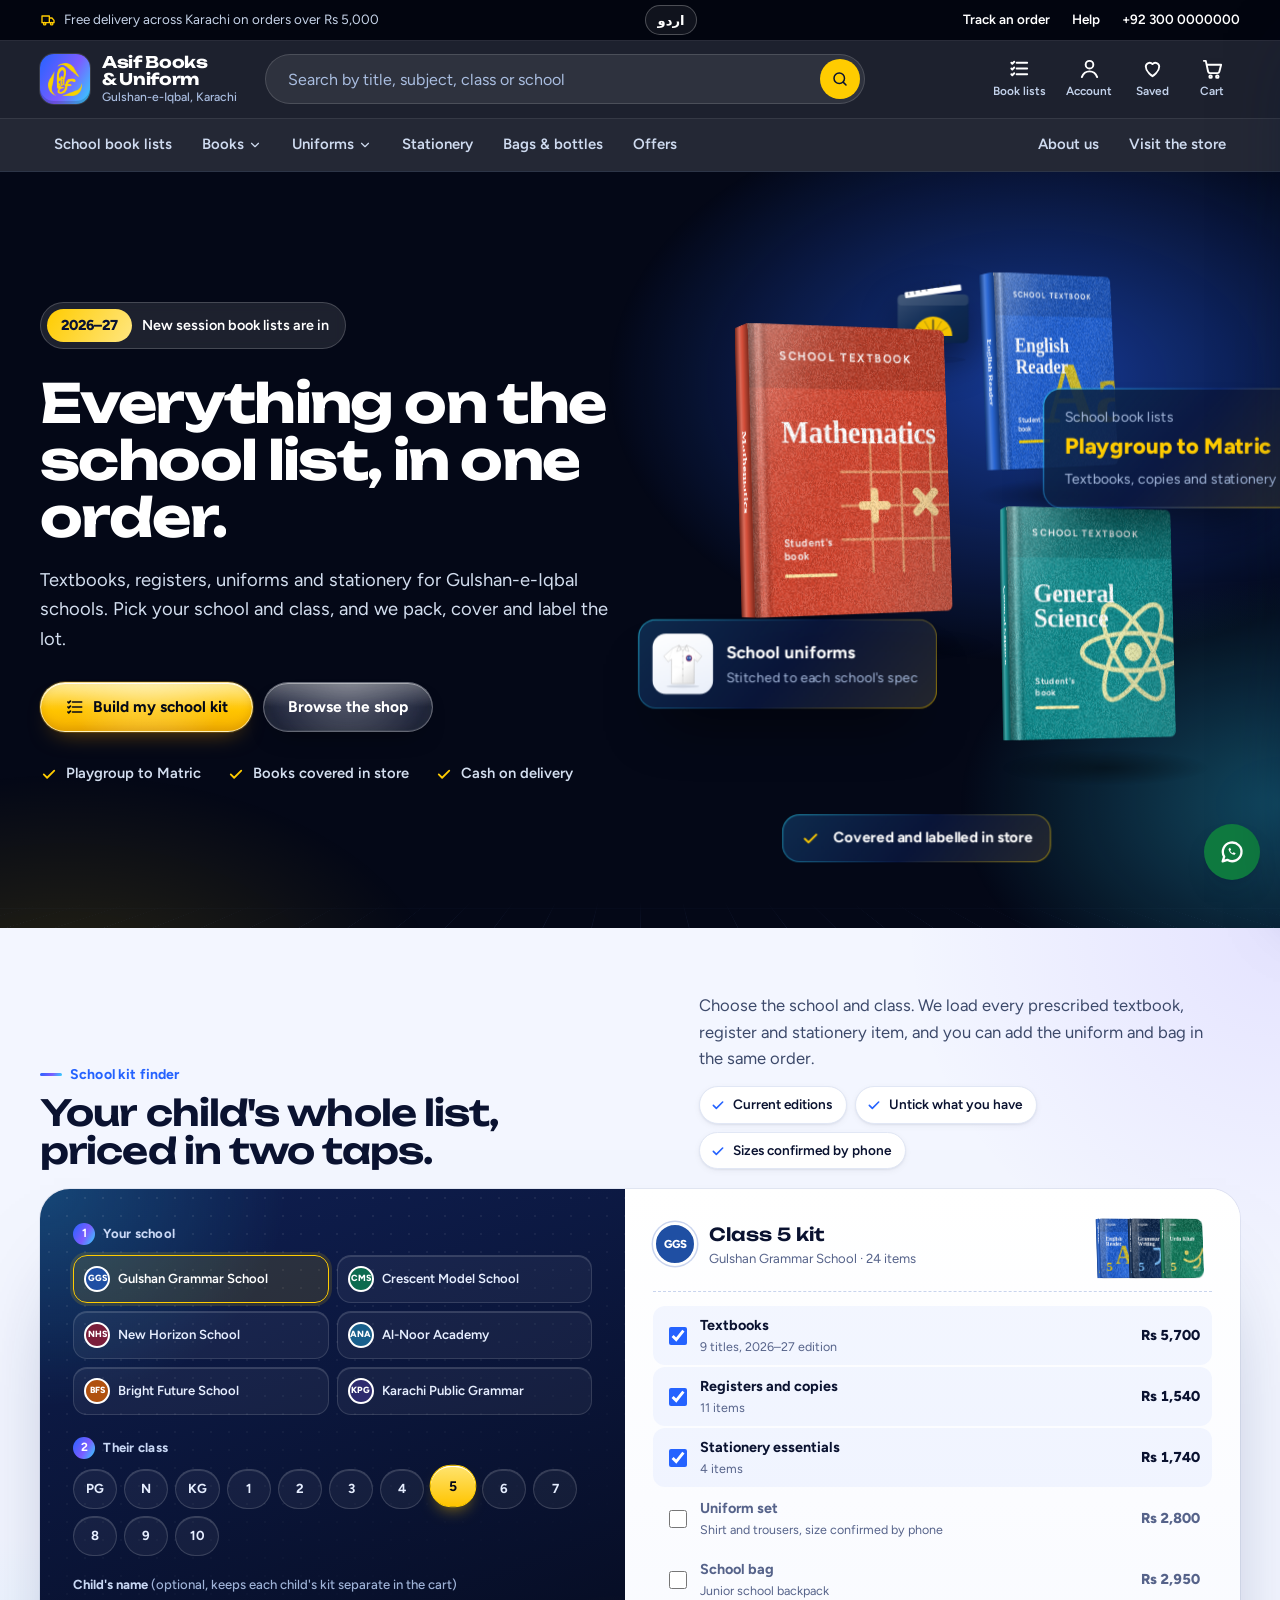
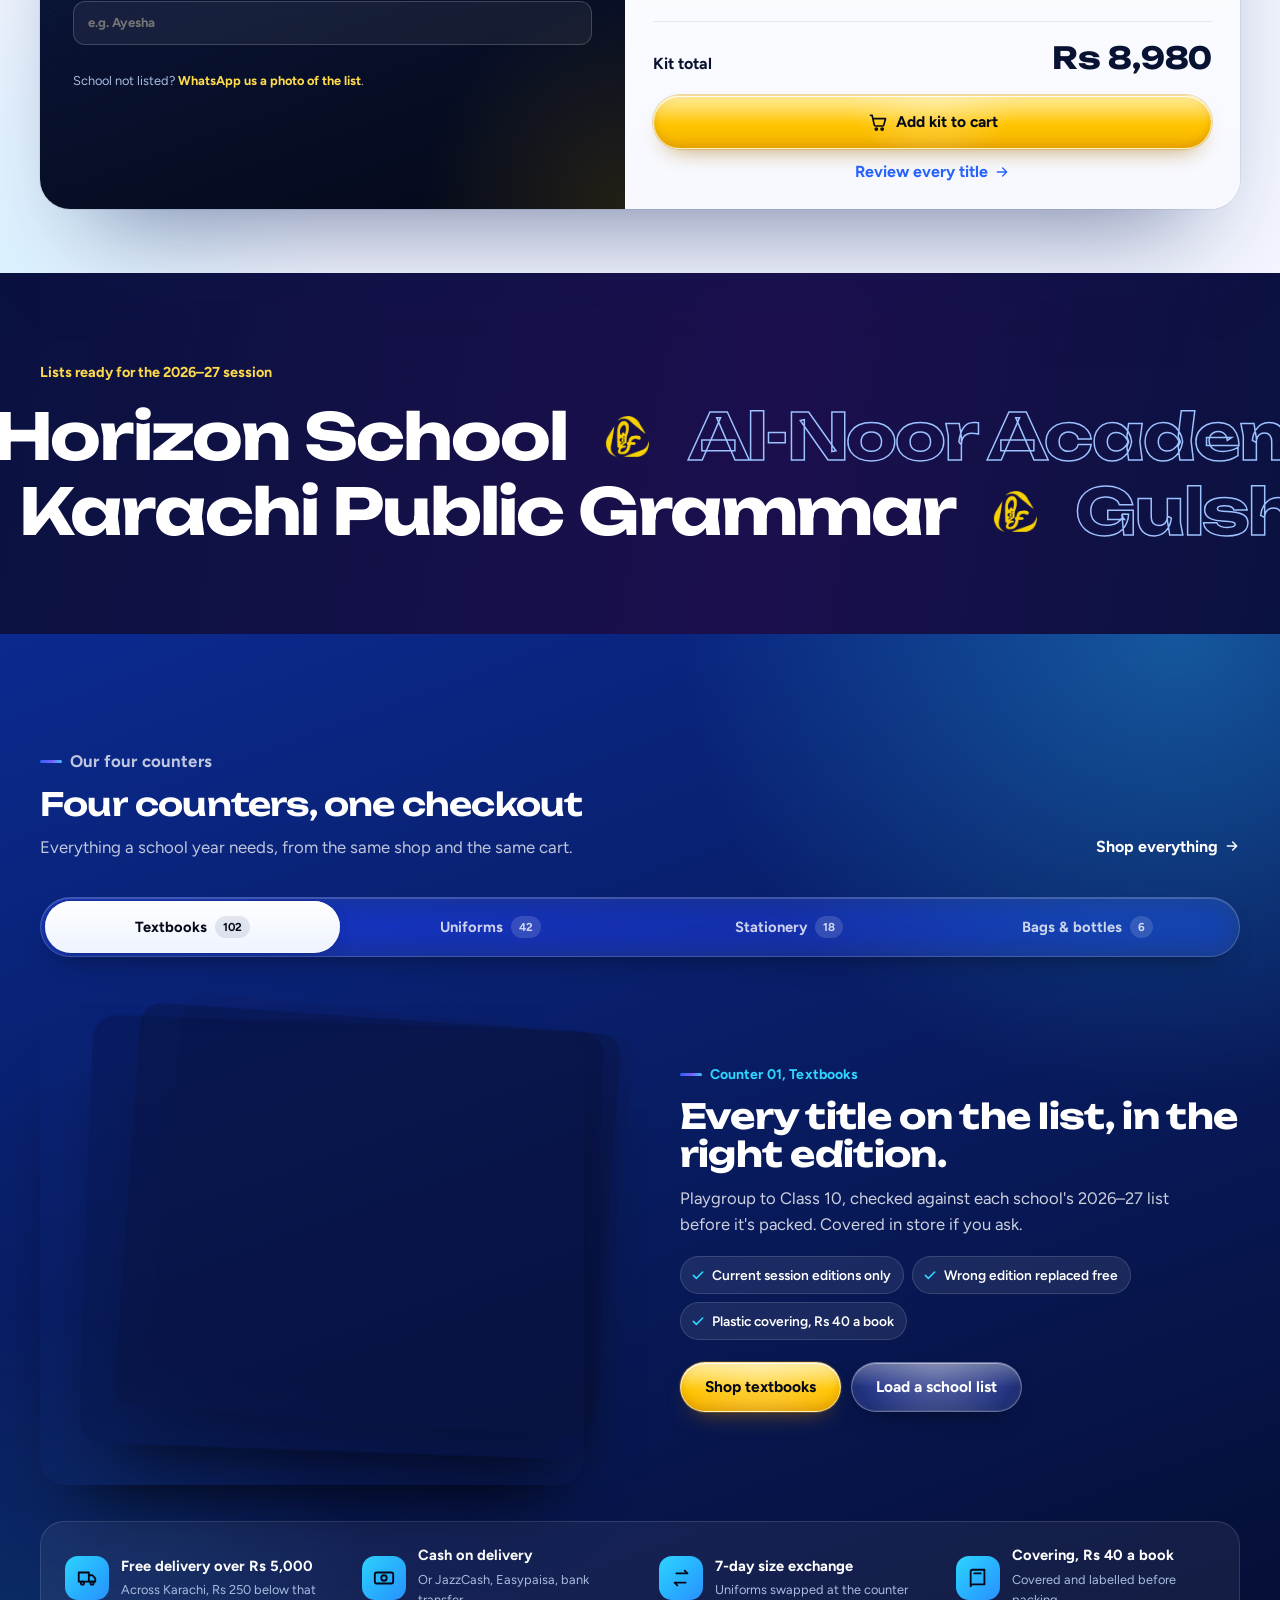
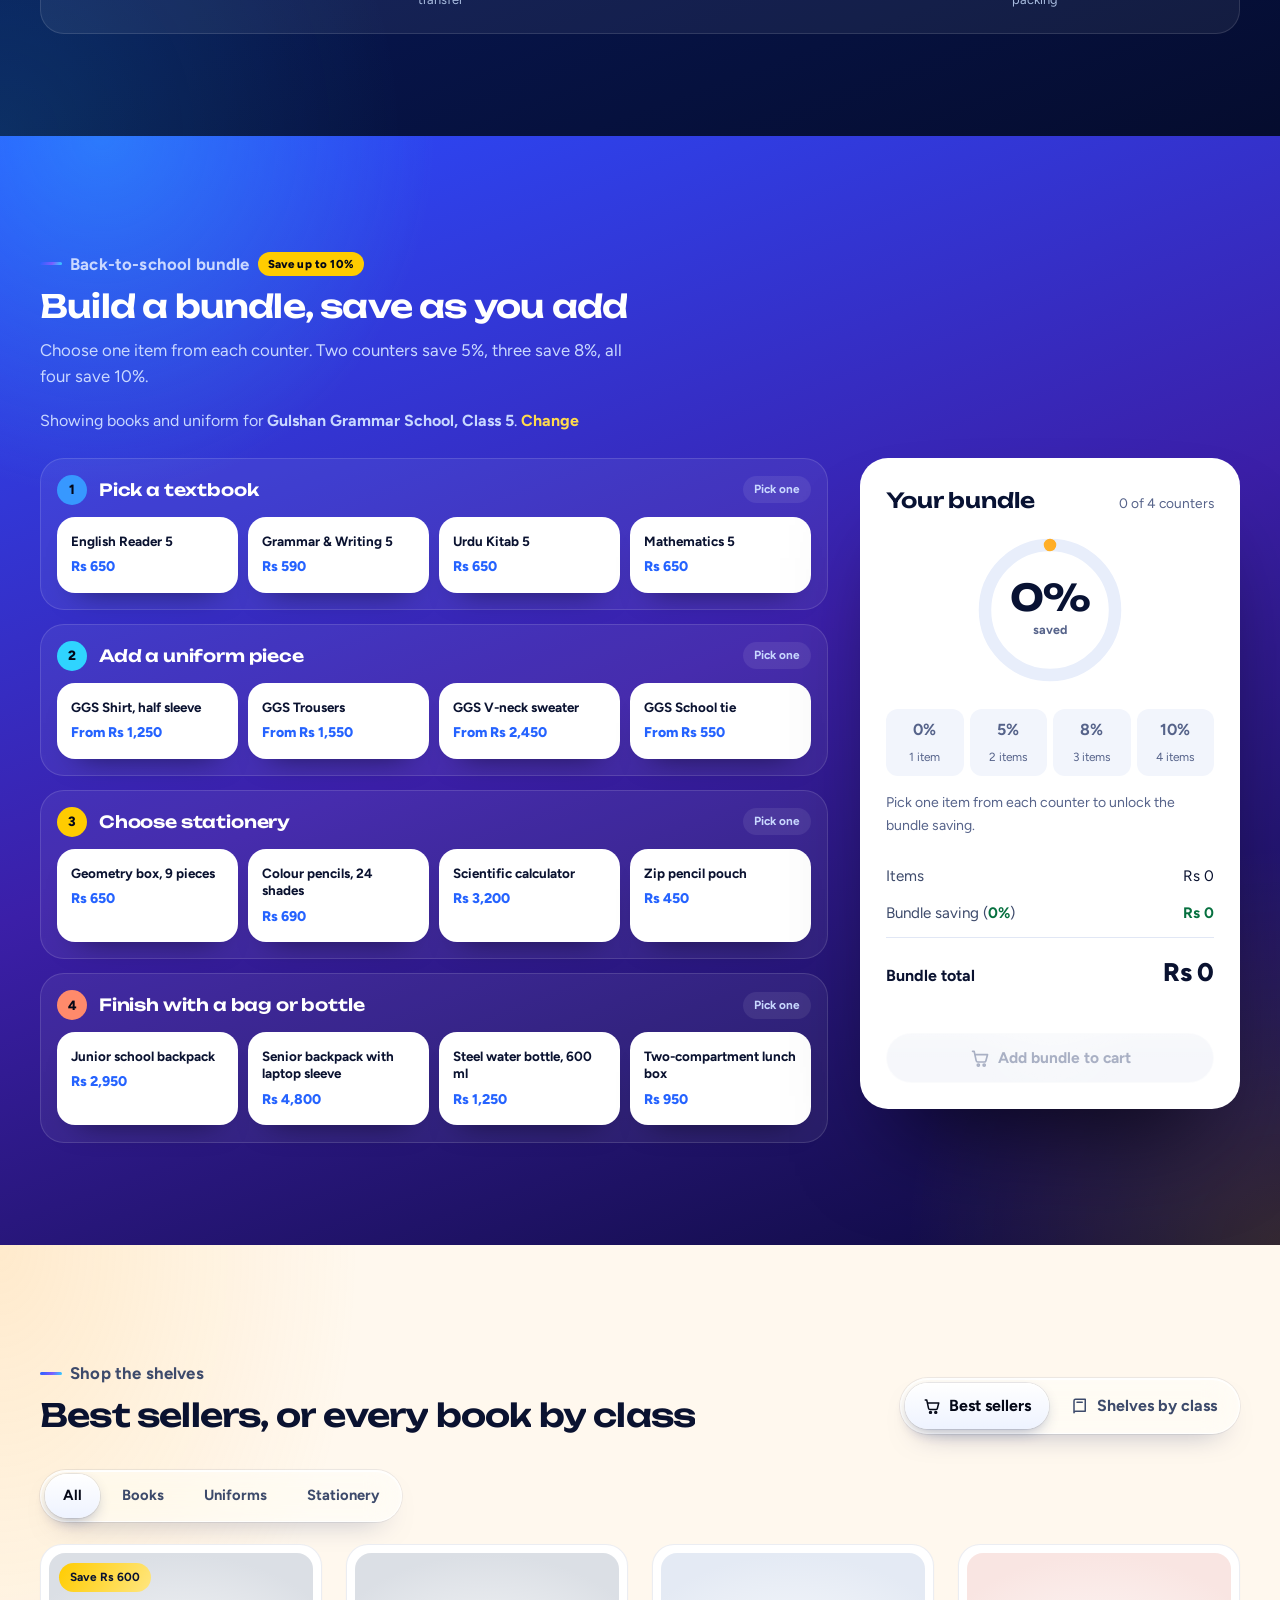
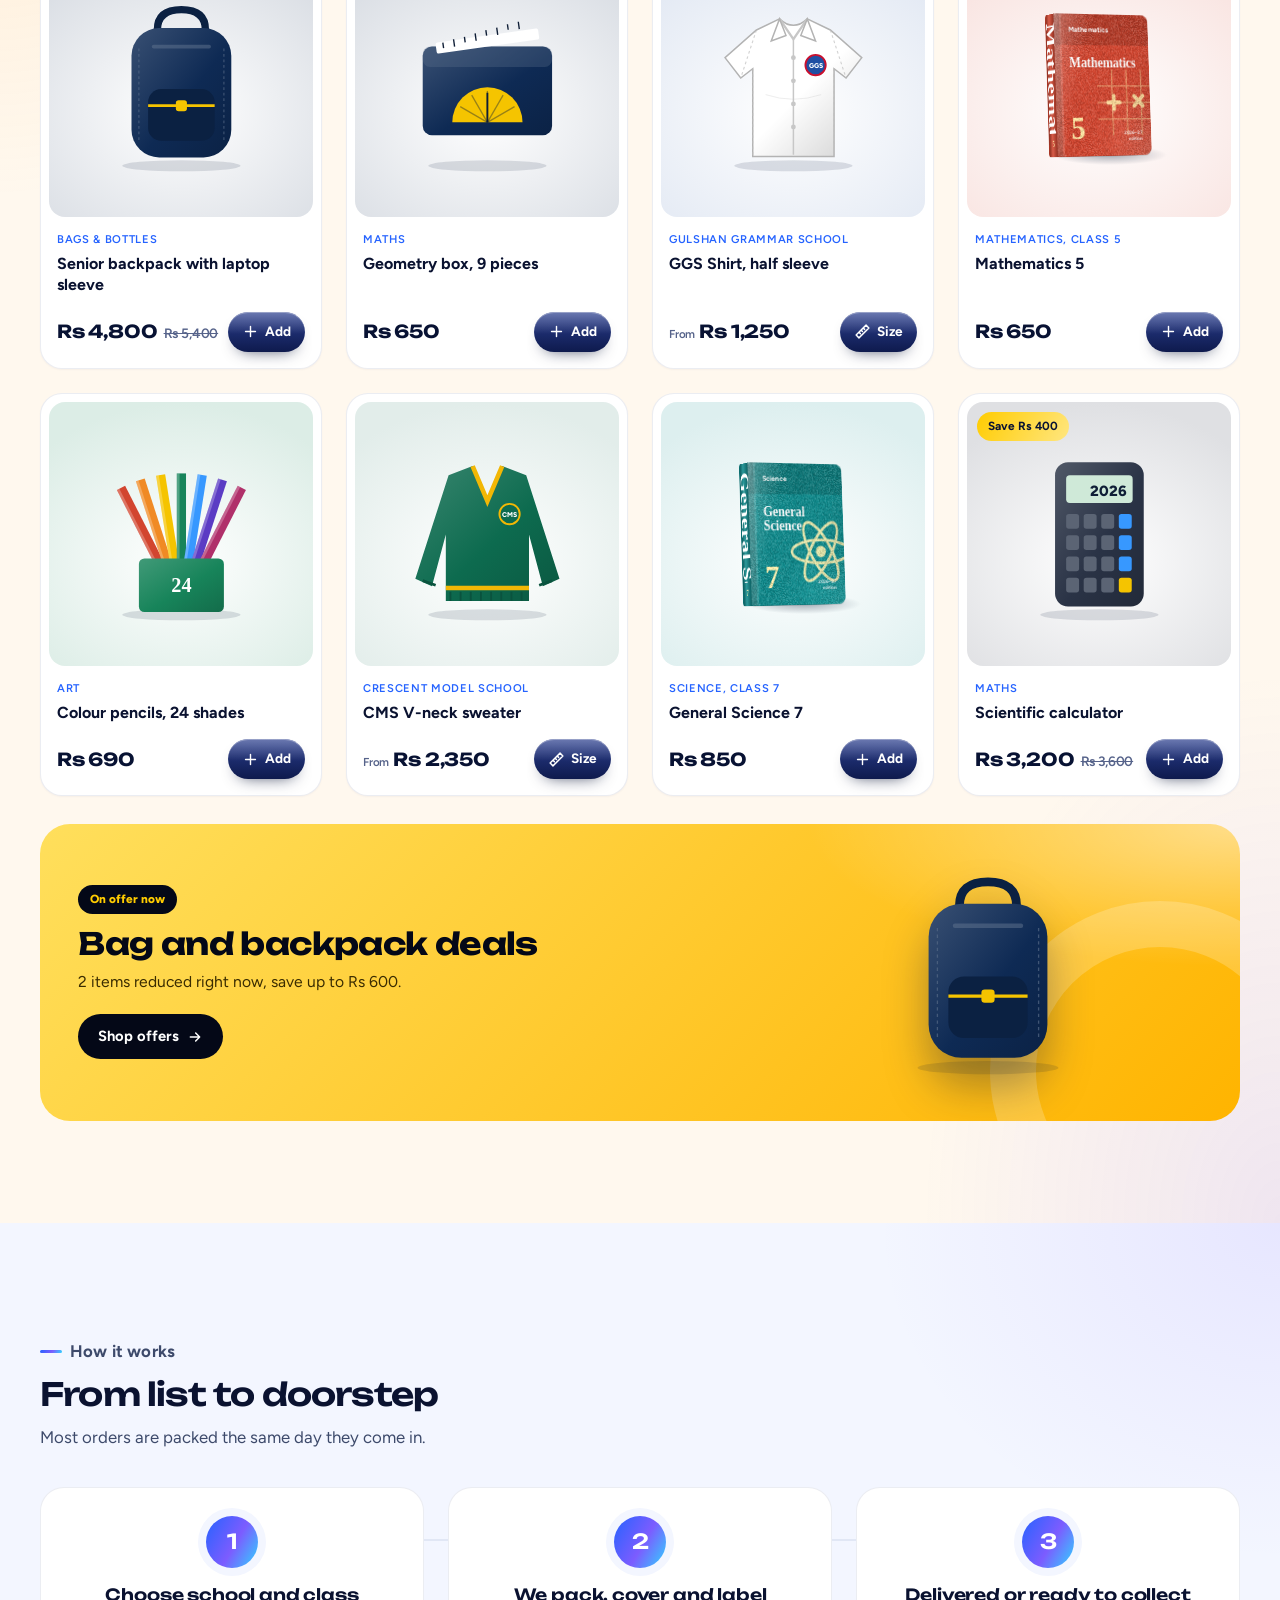
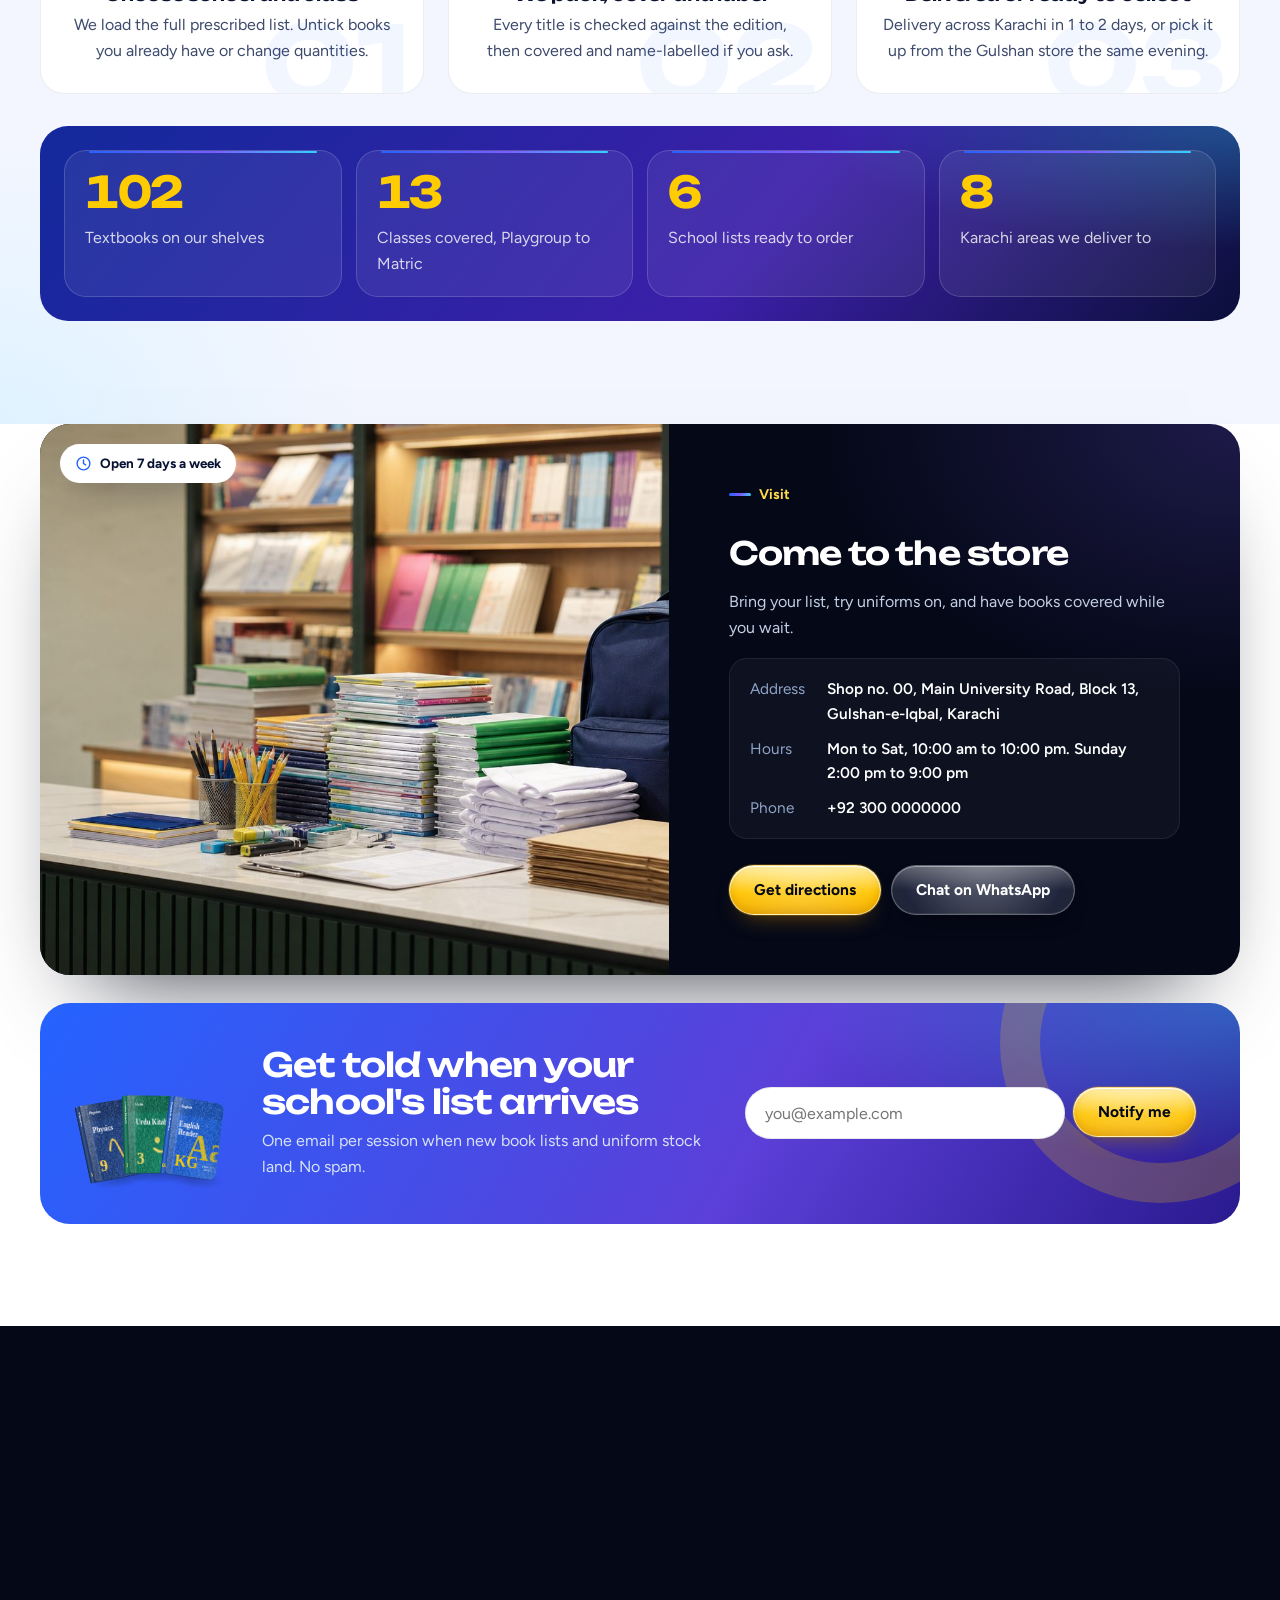
==== index.html @ 3c0c258d "Initial Asif Book Store website" ====
<!doctype html>
<html lang="en">
<head>
  <meta charset="utf-8">
  <meta name="viewport" content="width=device-width, initial-scale=1">
  <title>Asif Books & Uniform | School books, uniforms & stationery in Gulshan-e-Iqbal</title>
  <meta name="description" content="Order your child's complete school book list, uniform and stationery from Asif Books & Uniform, Gulshan-e-Iqbal, Karachi. Delivery across Karachi or same-day store pickup.">
  <meta name="theme-color" content="#040817">
  <link rel="icon" href="assets/logo.png">
  <link rel="preconnect" href="https://fonts.googleapis.com">
  <link rel="preconnect" href="https://fonts.gstatic.com" crossorigin>
  <link rel="preconnect" href="https://images.unsplash.com">
  <link href="https://fonts.googleapis.com/css2?family=Unbounded:wght@500..800&family=Figtree:wght@400..800&display=swap" rel="stylesheet">
  <link rel="stylesheet" href="css/store.css">
  <script type="speculationrules">{"prefetch": [{"where": {"href_matches": "/*"}, "eagerness": "moderate"}]}</script>
</head>
<body data-page="home">
  <div id="site-header"></div>
  <main>
    <section class="hero">
      <div class="hero__photo"><img class="img-fade" src="https://images.unsplash.com/photo-1764337482439-ae67981bff34?auto=format&amp;fit=crop&amp;q=70&amp;w=1600" srcset="https://images.unsplash.com/photo-1764337482439-ae67981bff34?auto=format&amp;fit=crop&amp;q=70&amp;w=800 800w, https://images.unsplash.com/photo-1764337482439-ae67981bff34?auto=format&amp;fit=crop&amp;q=70&amp;w=1600 1600w, https://images.unsplash.com/photo-1764337482439-ae67981bff34?auto=format&amp;fit=crop&amp;q=70&amp;w=2400 2400w" sizes="100vw" alt="" loading="eager" fetchpriority="high" decoding="async"></div>
      <div class="hero__mesh" aria-hidden="true"></div>
      <div class="hero__floor" aria-hidden="true"></div>
      <div class="wrap">
        <div class="hero__copy">
          <p class="hero__tag"><span>2026–27</span>New session book lists are in</p>
          <h1 class="wsplit">Everything on the school list, in one order.</h1>
          <p class="hero__lead">Textbooks, registers, uniforms and stationery for Gulshan-e-Iqbal schools. Pick your school and class, and we pack, cover and label the lot.</p>
          <div class="hero__ctas"><a class="btn btn--primary" href="#kit-start"><svg class="icon" viewBox="0 0 24 24" fill="none" stroke="currentColor" stroke-width="2" stroke-linecap="round" stroke-linejoin="round" aria-hidden="true"><path d="M9 6h11M9 12h11M9 18h11"/><path d="m3.5 6 1 1 2-2M3.5 12l1 1 2-2M3.5 18l1 1 2-2"/></svg>Build my school kit</a><a class="btn btn--glass" href="shop.html">Browse the shop</a></div>
          <div class="hero__trust"><span><svg class="icon" viewBox="0 0 24 24" fill="none" stroke="currentColor" stroke-width="2.4" stroke-linecap="round" stroke-linejoin="round" aria-hidden="true"><path d="m5 12.5 4.5 4.5L19 7.5"/></svg>Playgroup to Matric</span><span><svg class="icon" viewBox="0 0 24 24" fill="none" stroke="currentColor" stroke-width="2.4" stroke-linecap="round" stroke-linejoin="round" aria-hidden="true"><path d="m5 12.5 4.5 4.5L19 7.5"/></svg>Books covered in store</span><span><svg class="icon" viewBox="0 0 24 24" fill="none" stroke="currentColor" stroke-width="2.4" stroke-linecap="round" stroke-linejoin="round" aria-hidden="true"><path d="m5 12.5 4.5 4.5L19 7.5"/></svg>Cash on delivery</span></div>
        </div>
        <div class="scene" id="scene" aria-hidden="true">
          <div class="scene__rig">
            <div class="float f1"><div class="bob" style="--d:7s"><div data-scene-book="bk-math-5"></div></div></div>
            <div class="float f2"><div class="bob" style="--d:8.5s"><div data-scene-book="bk-eng-5"></div></div></div>
            <div class="float f3"><div class="bob" style="--d:6.4s"><div data-scene-book="bk-sci-5"></div></div></div>
            <div class="float f4"><div class="bob glass" style="--d:7.6s"><span class="glass__art" data-scene-art="un-ggs-shirt"></span><span><b>School uniforms</b><small>Stitched to each school's spec</small></span></div></div>
            <div class="float f5"><div class="bob glass glass--total" style="--d:9s"><small>School book lists</small><b>Playgroup to Matric</b><small>Textbooks, copies and stationery</small></div></div>
            <div class="float f6"><div class="bob glass glass--tag" style="--d:6.8s"><svg class="icon" viewBox="0 0 24 24" fill="none" stroke="currentColor" stroke-width="2.4" stroke-linecap="round" stroke-linejoin="round" aria-hidden="true"><path d="m5 12.5 4.5 4.5L19 7.5"/></svg>Covered and labelled in store</div></div>
            <div class="float f7"><div class="bob" style="--d:8s"><span class="scene__art" data-scene-art="st-geo"></span></div></div>
          </div>
        </div>
      </div>
    </section>

    <section class="section kit-section" id="kit-sec">
      <div class="wrap">
        <div class="kit-intro reveal" id="kit-start">
          <div><p class="kicker">School kit finder</p>
          <h2 class="wsplit">Your child's whole list, priced in two taps.</h2></div>
          <div><p>Choose the school and class. We load every prescribed textbook, register and stationery item, and you can add the uniform and bag in the same order.</p>
          <ul class="kit-points">
            <li><svg class="icon" viewBox="0 0 24 24" fill="none" stroke="currentColor" stroke-width="2.4" stroke-linecap="round" stroke-linejoin="round" aria-hidden="true"><path d="m5 12.5 4.5 4.5L19 7.5"/></svg><span>Current editions</span></li>
            <li><svg class="icon" viewBox="0 0 24 24" fill="none" stroke="currentColor" stroke-width="2.4" stroke-linecap="round" stroke-linejoin="round" aria-hidden="true"><path d="m5 12.5 4.5 4.5L19 7.5"/></svg><span>Untick what you have</span></li>
            <li><svg class="icon" viewBox="0 0 24 24" fill="none" stroke="currentColor" stroke-width="2.4" stroke-linecap="round" stroke-linejoin="round" aria-hidden="true"><path d="m5 12.5 4.5 4.5L19 7.5"/></svg><span>Sizes confirmed by phone</span></li>
          </ul></div>
        </div>
        <div class="kit reveal" id="kit" role="region" aria-label="School kit finder" style="--i:1">
          <div class="kit__pick">
            <p class="kit__step"><span>1</span>Your school</p>
            <div class="kit__schools" id="kit-schools"></div>
            <p class="kit__step"><span>2</span>Their class</p>
            <div class="kit__classes" id="kit-classes"></div>
            <label class="kit__kid"><span>Child's name <em>(optional, keeps each child's kit separate in the cart)</em></span><input id="kit-kid" placeholder="e.g. Ayesha" autocomplete="off" maxlength="30"></label>
            <p class="kit__foot">School not listed? <a href="https://wa.me/923000000000" target="_blank" rel="noopener">WhatsApp us a photo of the list</a>.</p>
          </div>
          <div class="kit__body" id="kit-body" aria-live="polite"></div>
        </div>
      </div>
    </section>

    <section class="names" id="names" aria-label="School lists we stock">
      <p class="names__label wrap">Lists ready for the 2026–27 session</p>
      <div class="names__row" aria-hidden="true"></div>
      <div class="names__row" aria-hidden="true"></div>
    </section>

    <section class="section explore" id="counters" data-tone="books" aria-label="Our four counters">
      <div class="wrap">
        <div class="section-head reveal">
          <div><p class="kicker">Our four counters</p><h2 class="wsplit">Four counters, one checkout</h2><p>Everything a school year needs, from the same shop and the same cart.</p></div>
          <a class="text-link" href="shop.html">Shop everything<svg class="icon" viewBox="0 0 24 24" fill="none" stroke="currentColor" stroke-width="2.2" stroke-linecap="round" stroke-linejoin="round" aria-hidden="true"><path d="M5 12h14M13 6l6 6-6 6"/></svg></a>
        </div>
        <div class="tabs tabs--glass tabs--wide" role="tablist" id="x-tabs" aria-label="Counters">
          <button class="tab" role="tab" id="xt-0" aria-controls="xp-0" aria-selected="true" data-x="0">Textbooks<small data-dept-count="books"></small></button>
          <button class="tab" role="tab" id="xt-1" aria-controls="xp-1" aria-selected="false" data-x="1">Uniforms<small data-dept-count="uniforms"></small></button>
          <button class="tab" role="tab" id="xt-2" aria-controls="xp-2" aria-selected="false" data-x="2">Stationery<small data-dept-count="stationery"></small></button>
          <button class="tab" role="tab" id="xt-3" aria-controls="xp-3" aria-selected="false" data-x="3">Bags &amp; bottles<small data-dept-count="bags"></small></button>
        </div>
        <div class="explore__body reveal">
          <div class="xdeck" aria-hidden="true">
            <figure class="xfig is-on"><img class="img-fade" src="https://images.unsplash.com/photo-1599901723404-e38e7192b930?auto=format&amp;fit=crop&amp;q=70&amp;w=1000" srcset="https://images.unsplash.com/photo-1599901723404-e38e7192b930?auto=format&amp;fit=crop&amp;q=70&amp;w=500 500w, https://images.unsplash.com/photo-1599901723404-e38e7192b930?auto=format&amp;fit=crop&amp;q=70&amp;w=1000 1000w, https://images.unsplash.com/photo-1599901723404-e38e7192b930?auto=format&amp;fit=crop&amp;q=70&amp;w=1500 1500w" sizes="(max-width: 860px) 100vw, 45vw" alt="" loading="lazy" decoding="async"></figure>
            <figure class="xfig"><img class="img-fade" src="https://images.unsplash.com/photo-1642140027867-e5983a32119c?auto=format&amp;fit=crop&amp;q=70&amp;w=1000" srcset="https://images.unsplash.com/photo-1642140027867-e5983a32119c?auto=format&amp;fit=crop&amp;q=70&amp;w=500 500w, https://images.unsplash.com/photo-1642140027867-e5983a32119c?auto=format&amp;fit=crop&amp;q=70&amp;w=1000 1000w, https://images.unsplash.com/photo-1642140027867-e5983a32119c?auto=format&amp;fit=crop&amp;q=70&amp;w=1500 1500w" sizes="(max-width: 860px) 100vw, 45vw" alt="" loading="lazy" decoding="async"><span class="xfig__chip"><span class="crest crest--xs" style="background:#1f4fa3">GGS</span>Embroidered crests, matched to each school's sample</span></figure>
            <figure class="xfig"><img class="img-fade" src="https://images.unsplash.com/photo-1629652487043-fb2825838f8c?auto=format&amp;fit=crop&amp;q=70&amp;w=1000" srcset="https://images.unsplash.com/photo-1629652487043-fb2825838f8c?auto=format&amp;fit=crop&amp;q=70&amp;w=500 500w, https://images.unsplash.com/photo-1629652487043-fb2825838f8c?auto=format&amp;fit=crop&amp;q=70&amp;w=1000 1000w, https://images.unsplash.com/photo-1629652487043-fb2825838f8c?auto=format&amp;fit=crop&amp;q=70&amp;w=1500 1500w" sizes="(max-width: 860px) 100vw, 45vw" alt="" loading="lazy" decoding="async"></figure>
            <figure class="xfig"><img class="img-fade" src="https://images.unsplash.com/photo-1726726192148-af52008ff663?auto=format&amp;fit=crop&amp;q=70&amp;w=1000" srcset="https://images.unsplash.com/photo-1726726192148-af52008ff663?auto=format&amp;fit=crop&amp;q=70&amp;w=500 500w, https://images.unsplash.com/photo-1726726192148-af52008ff663?auto=format&amp;fit=crop&amp;q=70&amp;w=1000 1000w, https://images.unsplash.com/photo-1726726192148-af52008ff663?auto=format&amp;fit=crop&amp;q=70&amp;w=1500 1500w" sizes="(max-width: 860px) 100vw, 45vw" alt="" loading="lazy" decoding="async"></figure>
          </div>
          <div class="xpanels">
          <article class="xpanel" role="tabpanel" id="xp-0" aria-labelledby="xt-0" data-tone="books">
            <p class="kicker">Counter 01, Textbooks</p>
            <h3>Every title on the list, in the right edition.</h3>
            <p class="xpanel__lead">Playgroup to Class 10, checked against each school's 2026–27 list before it's packed. Covered in store if you ask.</p>
            <ul class="xpanel__facts"><li><svg class="icon" viewBox="0 0 24 24" fill="none" stroke="currentColor" stroke-width="2.4" stroke-linecap="round" stroke-linejoin="round" aria-hidden="true"><path d="m5 12.5 4.5 4.5L19 7.5"/></svg>Current session editions only</li><li><svg class="icon" viewBox="0 0 24 24" fill="none" stroke="currentColor" stroke-width="2.4" stroke-linecap="round" stroke-linejoin="round" aria-hidden="true"><path d="m5 12.5 4.5 4.5L19 7.5"/></svg>Wrong edition replaced free</li><li><svg class="icon" viewBox="0 0 24 24" fill="none" stroke="currentColor" stroke-width="2.4" stroke-linecap="round" stroke-linejoin="round" aria-hidden="true"><path d="m5 12.5 4.5 4.5L19 7.5"/></svg>Plastic covering, Rs 40 a book</li></ul>
            <div class="xpanel__ctas"><a class="btn btn--primary" href="shop.html?cat=books">Shop textbooks</a><a class="btn btn--glass" href="school-lists.html">Load a school list</a></div>
          </article>
          <article class="xpanel" role="tabpanel" id="xp-1" aria-labelledby="xt-1" data-tone="uniforms" hidden>
            <p class="kicker">Counter 02, Uniforms</p>
            <h3>Stitched to each school's colour and crest.</h3>
            <p class="xpanel__lead">Shirts, trousers, skirts, sweaters, ties and PE kits in the school's approved fabric. Not sure of the size? Slide to your child's age.</p>
            <ul class="xpanel__facts"><li><svg class="icon" viewBox="0 0 24 24" fill="none" stroke="currentColor" stroke-width="2.4" stroke-linecap="round" stroke-linejoin="round" aria-hidden="true"><path d="m5 12.5 4.5 4.5L19 7.5"/></svg>Sizes 22 to 38</li><li><svg class="icon" viewBox="0 0 24 24" fill="none" stroke="currentColor" stroke-width="2.4" stroke-linecap="round" stroke-linejoin="round" aria-hidden="true"><path d="m5 12.5 4.5 4.5L19 7.5"/></svg>Free hem alterations in 7 days</li><li><svg class="icon" viewBox="0 0 24 24" fill="none" stroke="currentColor" stroke-width="2.4" stroke-linecap="round" stroke-linejoin="round" aria-hidden="true"><path d="m5 12.5 4.5 4.5L19 7.5"/></svg>Easy size exchanges</li></ul>
            <div id="home-size"></div>
            <div class="xpanel__ctas"><a class="btn btn--primary" href="uniforms.html">Find your school's uniform</a></div>
          </article>
          <article class="xpanel" role="tabpanel" id="xp-2" aria-labelledby="xt-2" data-tone="stationery" hidden>
            <p class="kicker">Counter 03, Stationery</p>
            <h3>Registers, geometry and colour, ready for day one.</h3>
            <p class="xpanel__lead">The registers and copies each class asks for, plus geometry boxes, calculators and art supplies we keep in stock all year.</p>
            <ul class="xpanel__facts"><li><svg class="icon" viewBox="0 0 24 24" fill="none" stroke="currentColor" stroke-width="2.4" stroke-linecap="round" stroke-linejoin="round" aria-hidden="true"><path d="m5 12.5 4.5 4.5L19 7.5"/></svg>Ruled to the school's pattern</li><li><svg class="icon" viewBox="0 0 24 24" fill="none" stroke="currentColor" stroke-width="2.4" stroke-linecap="round" stroke-linejoin="round" aria-hidden="true"><path d="m5 12.5 4.5 4.5L19 7.5"/></svg>Name labels printed for you</li><li><svg class="icon" viewBox="0 0 24 24" fill="none" stroke="currentColor" stroke-width="2.4" stroke-linecap="round" stroke-linejoin="round" aria-hidden="true"><path d="m5 12.5 4.5 4.5L19 7.5"/></svg>Faulty items replaced free</li></ul>
            <div class="xpanel__ctas"><a class="btn btn--primary" href="shop.html?cat=stationery">Shop stationery</a></div>
          </article>
          <article class="xpanel" role="tabpanel" id="xp-3" aria-labelledby="xt-3" data-tone="bags" hidden>
            <p class="kicker">Counter 04, Bags and bottles</p>
            <h3>Built to survive a full school year.</h3>
            <p class="xpanel__lead">Padded backpacks, trolleys, steel bottles and lunch boxes chosen for strength, with a six-month warranty on zips and straps.</p>
            <ul class="xpanel__facts"><li><svg class="icon" viewBox="0 0 24 24" fill="none" stroke="currentColor" stroke-width="2.4" stroke-linecap="round" stroke-linejoin="round" aria-hidden="true"><path d="m5 12.5 4.5 4.5L19 7.5"/></svg>Junior and senior sizes</li><li><svg class="icon" viewBox="0 0 24 24" fill="none" stroke="currentColor" stroke-width="2.4" stroke-linecap="round" stroke-linejoin="round" aria-hidden="true"><path d="m5 12.5 4.5 4.5L19 7.5"/></svg>Six-month zip warranty</li><li><svg class="icon" viewBox="0 0 24 24" fill="none" stroke="currentColor" stroke-width="2.4" stroke-linecap="round" stroke-linejoin="round" aria-hidden="true"><path d="m5 12.5 4.5 4.5L19 7.5"/></svg>Food-grade bottles</li></ul>
            <div class="xpanel__ctas"><a class="btn btn--primary" href="shop.html?cat=bags">Shop bags and bottles</a></div>
          </article>
          </div>
        </div>
        <ul class="perks">
          <li><span class="perks__ic"><svg class="icon" viewBox="0 0 24 24" fill="none" stroke="currentColor" stroke-width="2" stroke-linecap="round" stroke-linejoin="round" aria-hidden="true"><path d="M3 6h11v10H3zM14 9h4l3 3.5V16h-7"/><circle cx="7" cy="17.5" r="1.8"/><circle cx="17.5" cy="17.5" r="1.8"/></svg></span><span><b>Free delivery over Rs 5,000</b><small>Across Karachi, Rs 250 below that</small></span></li>
          <li><span class="perks__ic"><svg class="icon" viewBox="0 0 24 24" fill="none" stroke="currentColor" stroke-width="2" stroke-linecap="round" stroke-linejoin="round" aria-hidden="true"><rect x="2" y="6" width="20" height="12" rx="2"/><circle cx="12" cy="12" r="3"/></svg></span><span><b>Cash on delivery</b><small>Or JazzCash, Easypaisa, bank transfer</small></span></li>
          <li><span class="perks__ic"><svg class="icon" viewBox="0 0 24 24" fill="none" stroke="currentColor" stroke-width="2" stroke-linecap="round" stroke-linejoin="round" aria-hidden="true"><path d="M7 7h12l-3-3M17 17H5l3 3"/></svg></span><span><b>7-day size exchange</b><small>Uniforms swapped at the counter</small></span></li>
          <li><span class="perks__ic"><svg class="icon" viewBox="0 0 24 24" fill="none" stroke="currentColor" stroke-width="2" stroke-linecap="round" stroke-linejoin="round" aria-hidden="true"><path d="M4 5a2 2 0 0 1 2-2h13v16H6a2 2 0 0 0-2 2zM4 19V5M8 7h7"/></svg></span><span><b>Covering, Rs 40 a book</b><small>Covered and labelled before packing</small></span></li>
        </ul>
      </div>
    </section>

    <section class="section section--canvas" id="bundle">
      <div class="wrap">
        <div class="section-head reveal"><div><p class="kicker">Back-to-school bundle <span class="kicker__tag">Save up to 10%</span></p><h2 class="wsplit">Build a bundle, save as you add</h2><p>Choose one item from each counter. Two counters save 5%, three save 8%, all four save 10%.</p></div></div>
        <p class="builder-for" id="builder-for"></p>
        <div class="builder" id="builder">
          <div class="builder__steps" id="builder-steps"></div>
          <aside class="bsum">
            <div class="bsum__head"><strong>Your bundle</strong><span id="builder-count">0 of 4 counters</span></div>
            <div class="bsum__orb"><svg viewBox="0 0 120 120" aria-hidden="true"><defs><linearGradient id="ringg" x1="0" y1="0" x2="1" y2="1"><stop offset="0" stop-color="#ffdb4d"/><stop offset="1" stop-color="#ff9f1a"/></linearGradient></defs><circle cx="60" cy="60" r="52" class="bsum__ringbg"/><circle cx="60" cy="60" r="52" class="bsum__ring" id="builder-ring"/></svg><div><b id="builder-big">0%</b><small>saved</small></div></div>
            <div class="bsum__ladder"><span class="bsum__track"><i id="builder-fill"></i></span><ol id="builder-tiers"></ol></div>
            <ul class="bsum__list" id="builder-list"></ul>
            <div class="summary__row"><span>Items</span><span id="builder-sub">Rs 0</span></div>
            <div class="summary__row summary__row--disc"><span>Bundle saving (<span id="builder-pct">0%</span>)</span><span id="builder-save">Rs 0</span></div>
            <div class="summary__total"><span>Bundle total</span><span class="price" id="builder-total">Rs 0</span></div>
            <p class="bsum__hint" id="builder-hint"></p>
            <button class="btn btn--primary btn--block" id="builder-add" disabled><svg class="icon" viewBox="0 0 24 24" fill="none" stroke="currentColor" stroke-width="2" stroke-linecap="round" stroke-linejoin="round" aria-hidden="true"><path d="M3 4h2l2.4 11.2a2 2 0 0 0 2 1.6h7.7a2 2 0 0 0 2-1.5L21 8H6"/><circle cx="10" cy="20.5" r="1.3"/><circle cx="17" cy="20.5" r="1.3"/></svg>Add bundle to cart</button>
          </aside>
        </div>
      </div>
    </section>

    <section class="section browse" id="browse">
      <div class="wrap">
        <div class="section-head reveal">
          <div><p class="kicker">Shop the shelves</p><h2 class="wsplit">Best sellers, or every book by class</h2></div>
          <div class="seg seg--glass" role="tablist" aria-label="Browse" id="browse-seg">
            <button type="button" role="tab" aria-selected="true" aria-controls="bp-best" data-browse="best"><svg class="icon" viewBox="0 0 24 24" fill="none" stroke="currentColor" stroke-width="2" stroke-linecap="round" stroke-linejoin="round" aria-hidden="true"><path d="M3 4h2l2.4 11.2a2 2 0 0 0 2 1.6h7.7a2 2 0 0 0 2-1.5L21 8H6"/><circle cx="10" cy="20.5" r="1.3"/><circle cx="17" cy="20.5" r="1.3"/></svg>Best sellers</button>
            <button type="button" role="tab" aria-selected="false" aria-controls="bp-shelves" data-browse="shelves"><svg class="icon" viewBox="0 0 24 24" fill="none" stroke="currentColor" stroke-width="2" stroke-linecap="round" stroke-linejoin="round" aria-hidden="true"><path d="M4 5a2 2 0 0 1 2-2h13v16H6a2 2 0 0 0-2 2zM4 19V5M8 7h7"/></svg>Shelves by class</button>
          </div>
        </div>
        <div class="bpanel" id="bp-best" role="tabpanel">
          <div class="tabs tabs--glass" role="tablist" id="best-tabs" aria-label="Best seller departments">
            <button class="tab" role="tab" aria-selected="true" data-set="all">All</button>
            <button class="tab" role="tab" aria-selected="false" data-set="books">Books</button>
            <button class="tab" role="tab" aria-selected="false" data-set="uniforms">Uniforms</button>
            <button class="tab" role="tab" aria-selected="false" data-set="stationery">Stationery</button>
          </div>
          <div class="grid" id="best"></div>
          <div class="offers">
        <a class="offer offer--gold" href="shop.html?sale=1">
          <span class="offer__body"><small class="offer__tag">On offer now</small><strong>Bag and backpack deals</strong><span data-offer-sale>Reduced bags and backpacks</span><span class="offer__go">Shop offers<svg class="icon" viewBox="0 0 24 24" fill="none" stroke="currentColor" stroke-width="2.2" stroke-linecap="round" stroke-linejoin="round" aria-hidden="true"><path d="M5 12h14M13 6l6 6-6 6"/></svg></span></span>
          <span class="offer__art" data-offer-art="bg-senior" aria-hidden="true"></span>
        </a>
          </div>
        </div>
        <div class="bpanel room" id="bp-shelves" role="tabpanel" hidden>
          <div class="room__bg"><img class="img-fade" src="https://images.unsplash.com/photo-1625053376622-e462848c453f?auto=format&amp;fit=crop&amp;q=70&amp;w=1400" srcset="https://images.unsplash.com/photo-1625053376622-e462848c453f?auto=format&amp;fit=crop&amp;q=70&amp;w=700 700w, https://images.unsplash.com/photo-1625053376622-e462848c453f?auto=format&amp;fit=crop&amp;q=70&amp;w=1400 1400w, https://images.unsplash.com/photo-1625053376622-e462848c453f?auto=format&amp;fit=crop&amp;q=70&amp;w=2100 2100w" sizes="100vw" alt="" loading="lazy" decoding="async"></div>
          <div class="room__head">
            <p>Every textbook we stock, shelved the way it is in the shop. Point at or tap a spine to see the price and open the book.</p>
            <div class="tabs tabs--glass" role="tablist" id="room-tabs" aria-label="School stage">
              <button class="tab" role="tab" aria-selected="false" data-stage="early">Early years</button>
              <button class="tab" role="tab" aria-selected="true" data-stage="primary">Primary</button>
              <button class="tab" role="tab" aria-selected="false" data-stage="middle">Middle</button>
              <button class="tab" role="tab" aria-selected="false" data-stage="matric">Matric</button>
            </div>
          </div>
          <div class="bookcase"><div class="bookcase__inner" id="room-case"></div></div>
        </div>
      </div>
    </section>

    <section class="section how">
      <div class="wrap">
        <div class="section-head reveal"><div><p class="kicker">How it works</p><h2 class="wsplit">From list to doorstep</h2><p>Most orders are packed the same day they come in.</p></div></div>
        <div class="steps flow">
          <span class="flow__line" aria-hidden="true"><i></i></span>
          <div class="step reveal"><div class="step__num">1</div><h3>Choose school and class</h3><p>We load the full prescribed list. Untick books you already have or change quantities.</p></div>
          <div class="step reveal" style="--i:1"><div class="step__num">2</div><h3>We pack, cover and label</h3><p>Every title is checked against the edition, then covered and name-labelled if you ask.</p></div>
          <div class="step reveal" style="--i:2"><div class="step__num">3</div><h3>Delivered or ready to collect</h3><p>Delivery across Karachi in 1 to 2 days, or pick it up from the Gulshan store the same evening.</p></div>
        </div>
        <div class="numbers reveal" aria-label="The shop in numbers">
          <div class="num"><b data-fig="books">0</b><span>Textbooks on our shelves</span></div>
          <div class="num"><b data-fig="classes">0</b><span>Classes covered, Playgroup to Matric</span></div>
          <div class="num"><b data-fig="schools">0</b><span>School lists ready to order</span></div>
          <div class="num"><b data-fig="areas">0</b><span>Karachi areas we deliver to</span></div>
        </div>
      </div>
    </section>

    <section class="section" style="padding-top:0">
      <div class="wrap">
        <div class="visit reveal">
          <div class="visit__img"><span class="visit__chip"><svg class="icon" viewBox="0 0 24 24" fill="none" stroke="currentColor" stroke-width="2" stroke-linecap="round" stroke-linejoin="round" aria-hidden="true"><circle cx="12" cy="12" r="9"/><path d="M12 7v5l3 2"/></svg>Open 7 days a week</span><img class="img-fade" src="assets/store-counter.jpg" alt="The Asif Books counter with stacked textbooks, registers, pencils and folded uniforms" loading="lazy"></div>
          <div class="visit__body">
            <p class="kicker" style="color:var(--gold-400)">Visit</p>
            <h2>Come to the store</h2>
            <p>Bring your list, try uniforms on, and have books covered while you wait.</p>
            <dl><dt>Address</dt><dd data-store="address"></dd><dt>Hours</dt><dd data-store="hours"></dd><dt>Phone</dt><dd data-store="phone"></dd></dl>
            <div class="visit__actions"><a class="btn btn--primary" href="contact.html">Get directions</a><a class="btn btn--glass" href="https://wa.me/923000000000" target="_blank" rel="noopener">Chat on WhatsApp</a></div>
          </div>
        </div>
        <div class="signup reveal" style="margin-top:28px">
          <div class="signup__art" data-su-books aria-hidden="true"></div>
          <div><h2>Get told when your school's list arrives</h2><p>One email per session when new book lists and uniform stock land. No spam.</p></div>
          <form id="signup" novalidate><label class="sr-only" for="su-email">Email address</label><input class="input" id="su-email" type="email" placeholder="you@example.com" autocomplete="email"><button class="btn btn--primary" type="submit">Notify me</button></form>
        </div>
      </div>
    </section>
  </main>
  <div id="site-footer"></div>
  <script src="https://cdn.jsdelivr.net/npm/lenis@1.1.13/dist/lenis.min.js"></script>
  <script src="js/data.js"></script>
  <script src="js/store.js"></script>
</body>
</html>
---- css/store.css ----
/* ==========================================================================
   Asif Books & Uniform — storefront
   Palette grown from the logo: its sky blue deepened into navy and royal
   blue for structure, its yellow kept as gold for actions and highlights.
   ========================================================================== */

:root {
  --navy-950: #061a3f;      /* deepest brand blue */
  --navy-900: #0b2a63;      /* header, buttons, dark sections */
  --navy-800: #12397f;
  --navy-700: #1a4a9c;
  --blue-600: #1d5bd6;      /* links, focus, secondary actions */
  --blue-500: #3798ff;      /* logo blue, small brand moments */
  --blue-100: #e7f0ff;
  --blue-50: #f3f7fe;
  --gold-500: #f5c400;      /* logo yellow, primary action */
  --gold-400: #ffd23a;
  --gold-100: #fff5cc;
  --ink: #0f1e36;
  --ink-2: #43536d;
  --ink-3: #5a6a84;
  --line: #e2e8f1;
  --line-2: #cfd9e8;
  --canvas: #f5f7fb;
  --paper: #ffffff;
  --page: #fffdf8;          /* book paper, only inside books */
  --green: #11805a;
  --red: #c4372c;
  --walnut: #5a3a22;
  --walnut-dark: #2a1a0f;

  --f-display: "Literata", Georgia, "Times New Roman", serif;
  --f-body: "Figtree", "Segoe UI", system-ui, sans-serif;

  --r-xs: 6px;
  --r-sm: 10px;
  --r-md: 14px;
  --r-lg: 20px;
  --r-xl: 28px;
  --r-pill: 999px;

  --sh-1: 0 1px 2px rgba(11, 29, 56, .06), 0 2px 8px -2px rgba(11, 29, 56, .08);
  --sh-2: 0 2px 4px rgba(11, 29, 56, .05), 0 14px 32px -14px rgba(11, 29, 56, .28);
  --sh-3: 0 30px 70px -28px rgba(5, 22, 56, .55);

  --ease-out: cubic-bezier(.22, 1, .36, 1);
  --ease-in-out: cubic-bezier(.65, 0, .35, 1);
  --ease-book: cubic-bezier(.45, .05, .2, 1);
  --t-fast: .16s;
  --t-med: .32s;
  --t-slow: .6s;

  --wrap: 1280px;
  --gutter: clamp(16px, 4vw, 40px);
}

/* ---------- Base ---------- */
*, *::before, *::after { box-sizing: border-box; }
html { -webkit-text-size-adjust: 100%; scroll-behavior: smooth; interpolate-size: allow-keywords; }
body { margin: 0; background: var(--paper); color: var(--ink); font: 400 16px/1.6 var(--f-body); -webkit-font-smoothing: antialiased; text-rendering: optimizeLegibility; }
img, svg { display: block; max-width: 100%; }
a { color: inherit; text-decoration: none; }
button, input, select, textarea { font: inherit; color: inherit; }
button { cursor: pointer; }
:focus-visible { outline: 2.5px solid var(--blue-600); outline-offset: 2px; border-radius: 6px; }
::selection { background: var(--gold-100); }
.sr-only { position: absolute; width: 1px; height: 1px; overflow: hidden; clip: rect(0 0 0 0); white-space: nowrap; }

h1, h2, h3, h4 { font-family: var(--f-display); margin: 0; font-weight: 600; letter-spacing: -.015em; line-height: 1.12; font-optical-sizing: auto; }
h1 { font-size: clamp(2.4rem, 5vw, 4.25rem); letter-spacing: -.025em; line-height: 1.04; }
h2 { font-size: clamp(1.8rem, 3vw, 2.6rem); }
h3 { font-size: 1.25rem; }
h4 { font-family: var(--f-body); font-size: .95rem; font-weight: 700; letter-spacing: 0; }
p { margin: 0; }

.wrap { width: 100%; max-width: var(--wrap); margin: 0 auto; padding-left: var(--gutter); padding-right: var(--gutter); }
.section { padding-top: clamp(64px, 8vw, 112px); padding-bottom: clamp(64px, 8vw, 112px); }
.section--canvas { background: var(--canvas); }
.section--tight { padding-top: clamp(40px, 5vw, 64px); padding-bottom: clamp(40px, 5vw, 64px); }
.section-head { display: flex; align-items: end; justify-content: space-between; gap: 24px; margin-bottom: 36px; flex-wrap: wrap; }
.section-head p { color: var(--ink-2); max-width: 56ch; margin-top: 12px; font-size: 1.05rem; }
.kicker { display: inline-flex; align-items: center; gap: 8px; font-weight: 700; font-size: .88rem; color: var(--blue-600); margin-bottom: 12px; }
.kicker::before { content: ""; width: 22px; height: 2px; background: currentColor; border-radius: 2px; }
.text-link { color: var(--blue-600); font-weight: 700; display: inline-flex; gap: 6px; align-items: center; background-image: linear-gradient(currentColor, currentColor); background-size: 0 2px; background-position: 0 100%; background-repeat: no-repeat; transition: background-size var(--t-med) var(--ease-out); padding-bottom: 2px; }
.text-link:hover { background-size: 100% 2px; }
.text-link .icon { width: 16px; height: 16px; transition: transform var(--t-med) var(--ease-out); }
.text-link:hover .icon { transform: translateX(3px); }
.note { font-size: .86rem; color: var(--ink-3); }
.icon { width: 20px; height: 20px; flex: none; }

/* ---------- Buttons ---------- */
.btn {
  display: inline-flex; align-items: center; justify-content: center; gap: 8px; height: 50px; padding: 0 24px; border-radius: var(--r-pill);
  border: 1.5px solid transparent; font-weight: 700; font-size: .97rem; white-space: nowrap; position: relative; isolation: isolate; overflow: hidden;
  transition: background-color var(--t-fast), border-color var(--t-fast), color var(--t-fast), box-shadow var(--t-med) var(--ease-out), transform var(--t-fast);
}
.btn:active { transform: scale(.98); }
.btn--primary { background: var(--gold-500); color: var(--navy-900); box-shadow: 0 6px 14px -8px rgba(5, 22, 56, .45); }
.btn--primary:hover { background: var(--gold-400); box-shadow: 0 10px 20px -10px rgba(5, 22, 56, .5); }
.btn--dark { background: var(--navy-900); color: #fff; }
.btn--dark:hover { background: var(--navy-700); }
.btn--blue { background: var(--blue-600); color: #fff; }
.btn--blue:hover { background: #164bb4; }
.btn--ghost { background: #fff; border-color: var(--line-2); color: var(--ink); }
.btn--ghost:hover { border-color: var(--ink); }
.btn--glass { background: rgba(255, 255, 255, .1); border-color: rgba(255, 255, 255, .3); color: #fff; backdrop-filter: blur(6px); }
.btn--glass:hover { background: rgba(255, 255, 255, .18); }
.btn--wa { background: #0f7a40; color: #fff; }
.btn--wa:hover { background: #0b6233; }
.btn--sm { height: 40px; padding: 0 16px; font-size: .9rem; }
.btn--block { width: 100%; }
.btn[disabled] { opacity: .45; pointer-events: none; }
.btn.is-done { background: var(--green); color: #fff; box-shadow: none; }
.icon-btn { width: 42px; height: 42px; border-radius: 50%; border: 0; background: var(--canvas); display: grid; place-items: center; transition: background-color var(--t-fast), transform var(--t-fast); }
.icon-btn:hover { background: var(--line); }
.icon-btn:active { transform: scale(.94); }

/* ---------- Utility bar & header ---------- */
.utility { background: #04122e; color: #c6d3e8; font-size: .84rem; }
.utility .wrap { display: flex; justify-content: space-between; align-items: center; gap: 16px; min-height: 40px; }
.utility a { color: #fff; font-weight: 600; transition: color var(--t-fast); }
.utility a:hover { color: var(--gold-400); }
.utility__links { display: flex; gap: 22px; }
.utility__msg { display: flex; align-items: center; gap: 8px; }
.utility__msg .icon { width: 16px; height: 16px; color: var(--gold-500); }
@media (max-width: 760px) { .utility__links { display: none; } .utility .wrap { justify-content: center; text-align: center; } }

.header { position: sticky; top: 0; z-index: 50; background: var(--navy-900); color: #fff; border-bottom: 1px solid rgba(255, 255, 255, .08); transition: box-shadow var(--t-med); }
.header.is-scrolled { box-shadow: 0 10px 30px -16px rgba(3, 14, 38, .6); }
.header__main { display: flex; align-items: center; gap: 28px; height: 78px; }
.brand { display: flex; align-items: center; gap: 12px; flex: none; }
.brand__tile { width: 50px; height: 50px; border-radius: 14px; background: var(--blue-500); display: grid; place-items: center; box-shadow: inset 0 -3px 0 rgba(0, 0, 0, .14), 0 0 0 1px rgba(255, 255, 255, .12); }
.brand__tile img { width: 34px; }
.brand__name { font-family: var(--f-display); font-weight: 700; font-size: 1.18rem; line-height: 1.05; letter-spacing: -.01em; }
.brand__name small { display: block; font-family: var(--f-body); font-weight: 500; font-size: .76rem; color: var(--ink-3); letter-spacing: 0; margin-top: 4px; color: #a9bde0; }

.search { flex: 1; position: relative; max-width: 600px; }
.search input { width: 100%; height: 50px; border-radius: var(--r-pill); border: 1.5px solid var(--line-2); background: var(--canvas); color: var(--ink); padding: 0 56px 0 22px; outline: none; transition: border-color var(--t-fast), background-color var(--t-fast), box-shadow var(--t-med); }
.search input::placeholder { color: var(--ink-3); }
.search input:focus { border-color: var(--blue-600); background: #fff; box-shadow: 0 0 0 4px rgba(29, 91, 214, .12); }
.header .search input { background: rgba(255, 255, 255, .1); border-color: rgba(255, 255, 255, .2); color: #fff; }
.header .search input::placeholder { color: #a9bde0; }
.header .search input:focus { background: #fff; border-color: #fff; color: var(--ink); box-shadow: 0 6px 18px -8px rgba(0, 0, 0, .45); }
.header .search input:focus::placeholder { color: var(--ink-3); }
.search button[type="submit"] { position: absolute; right: 5px; top: 5px; width: 40px; height: 40px; border-radius: 50%; border: 0; background: var(--gold-500); color: var(--navy-900); display: grid; place-items: center; transition: background-color var(--t-fast); }
.search button[type="submit"]:hover { background: var(--gold-400); }
.search button .icon { width: 18px; height: 18px; }

.header__actions { display: flex; align-items: center; gap: 4px; margin-left: auto; }
.hbtn { position: relative; display: inline-flex; flex-direction: column; align-items: center; gap: 2px; min-width: 56px; padding: 6px 8px; border-radius: var(--r-sm); border: 0; background: transparent; font-weight: 600; font-size: .74rem; color: #c4d3ec; transition: background-color var(--t-fast), color var(--t-fast); }
.hbtn:hover { background: rgba(255, 255, 255, .08); color: #fff; }
.hbtn .icon { width: 23px; height: 23px; color: #fff; }
.badge { position: absolute; top: 0; left: calc(50% + 6px); min-width: 19px; height: 19px; padding: 0 5px; border-radius: 10px; background: var(--gold-500); color: var(--navy-900); font-size: .7rem; font-weight: 800; display: grid; place-items: center; border: 2px solid var(--navy-900); }
.badge.bump { animation: bump .45s var(--ease-out); }
@keyframes bump { 35% { transform: scale(1.3); } }
.menu-toggle { display: none; }

.nav { border-top: 1px solid rgba(255, 255, 255, .08); background: var(--navy-950); }
.nav > .wrap > ul { list-style: none; margin: 0; padding: 0; display: flex; gap: 2px; height: 52px; align-items: center; }
.nav > .wrap > ul > li > a { display: inline-flex; align-items: center; gap: 4px; padding: 8px 14px; border-radius: var(--r-pill); font-weight: 600; font-size: .93rem; color: #cfdbf0; white-space: nowrap; transition: color var(--t-fast), background-color var(--t-fast); }
.nav > .wrap > ul > li > a:hover { color: #fff; background: rgba(255, 255, 255, .08); }
.nav > .wrap > ul > li > a[aria-current="page"] { color: var(--navy-900); background: var(--gold-500); }
.nav .nav__offer { color: var(--gold-400); }
.nav .nav__right { margin-left: auto; }
.chev { width: 14px; height: 14px; transition: transform var(--t-med) var(--ease-out); }

@media (min-width: 981px) {
  .nav .wrap { position: relative; }
  .has-mega:hover .chev, .has-mega:focus-within .chev { transform: rotate(180deg); }
  .mega {
    position: absolute; left: var(--gutter); right: var(--gutter); top: 100%; background: #fff; border-radius: 0 0 var(--r-lg) var(--r-lg); border: 1px solid var(--line); border-top: 0;
    box-shadow: var(--sh-3); padding: 28px; display: grid; grid-template-columns: minmax(0, 1fr) 300px; gap: 32px; z-index: 60;
    opacity: 0; visibility: hidden; transform: translateY(-8px); transition: opacity .22s var(--ease-out), transform .3s var(--ease-out), visibility 0s .3s;
  }
  .has-mega:hover .mega, .has-mega:focus-within .mega { opacity: 1; visibility: visible; transform: none; transition-delay: .06s, .06s, 0s; }
}
.mega__cols { display: grid; grid-template-columns: repeat(4, 1fr); gap: 24px; }
.mega h4 { color: var(--ink-3); font-size: .82rem; margin-bottom: 10px; }
.mega ul { list-style: none; padding: 0; margin: 0; display: grid; gap: 1px; }
.mega li a { display: block; padding: 7px 10px; margin-left: -10px; border-radius: 8px; font-weight: 600; font-size: .93rem; transition: background-color var(--t-fast), color var(--t-fast); }
.mega li a:hover { background: var(--blue-50); color: var(--blue-600); }
.mega__feature { position: relative; border-radius: var(--r-md); overflow: hidden; min-height: 240px; display: flex; flex-direction: column; justify-content: flex-end; padding: 20px; color: #fff; isolation: isolate; }
.mega__feature img { position: absolute; inset: 0; width: 100%; height: 100%; object-fit: cover; z-index: -2; transition: transform 1.2s var(--ease-out); }
.mega__feature::after { content: ""; position: absolute; inset: 0; z-index: -1; background: linear-gradient(180deg, rgba(5, 22, 56, 0) 30%, rgba(5, 22, 56, .85)); }
.mega__feature:hover img { transform: scale(1.05); }
.mega__feature strong { font-family: var(--f-display); font-size: 1.2rem; font-weight: 600; }
.mega__feature small { color: #d4dff0; }
.mega__schools { display: grid; grid-template-columns: repeat(3, 1fr); gap: 10px; }
.mega__schools a { display: flex; gap: 12px; align-items: center; padding: 12px; border-radius: var(--r-md); border: 1px solid var(--line); transition: border-color var(--t-fast), background-color var(--t-fast); }
.mega__schools a:hover { border-color: var(--blue-600); background: var(--blue-50); }
.mega__schools small { display: block; color: var(--ink-3); font-size: .8rem; }

@media (max-width: 980px) {
  .header__main { height: 66px; gap: 10px; }
  .brand__tile { width: 44px; height: 44px; }
  .brand__name small, .hbtn__label { display: none; }
  .hbtn { min-width: 44px; }
  .header__main .search { display: none; }
  .menu-toggle { display: inline-flex; }
  .nav { display: grid; grid-template-rows: 0fr; transition: grid-template-rows var(--t-med) var(--ease-out); border-top: 0; }
  .nav > .wrap { overflow: hidden; min-height: 0; }
  .nav.open { grid-template-rows: 1fr; border-top: 1px solid rgba(255, 255, 255, .08); }
  .nav > .wrap > ul { flex-direction: column; align-items: stretch; height: auto; padding: 8px 0 16px; }
  .nav .nav__right { margin-left: 0; }
  .mega, .chev { display: none; }
  .mobile-search { display: block !important; padding-top: 14px; }
  .mobile-search .search { max-width: none; }
}
@media (max-width: 480px) { .hbtn--lists { display: none; } }
.mobile-search { display: none; }

/* search suggestions */
.suggest { position: absolute; left: 0; right: 0; top: calc(100% + 8px); background: #fff; border-radius: var(--r-lg); border: 1px solid var(--line); box-shadow: var(--sh-3); padding: 8px; z-index: 70; transform-origin: top; animation: pop .22s var(--ease-out); }
.suggest a { display: flex; gap: 12px; align-items: center; padding: 8px; border-radius: var(--r-sm); font-weight: 600; font-size: .93rem; transition: background-color var(--t-fast); }
.suggest a:hover, .suggest a:focus { background: var(--blue-50); }
.suggest small { display: block; color: var(--ink-3); font-weight: 600; }
.suggest__thumb { width: 46px; height: 46px; border-radius: var(--r-sm); display: grid; place-items: center; flex: none; background: var(--tint, var(--canvas)); overflow: hidden; }
.suggest__thumb .art, .suggest__thumb .cover { width: 72%; }
.suggest a.suggest__all { justify-content: center; color: var(--blue-600); border-top: 1px solid var(--line); border-radius: 0 0 var(--r-sm) var(--r-sm); margin-top: 4px; }
.suggest__none { padding: 14px; color: var(--ink-2); font-size: .93rem; }
@keyframes pop { from { opacity: 0; transform: translateY(-4px) scale(.98); } }

/* ---------- Forms ---------- */
.field { display: flex; flex-direction: column; gap: 6px; min-width: 0; }
.field > span { font-size: .84rem; font-weight: 700; color: var(--ink-2); }
.select, .input, .textarea { width: 100%; height: 50px; border-radius: var(--r-sm); border: 1.5px solid var(--line-2); background: #fff; padding: 0 14px; outline: none; transition: border-color var(--t-fast), box-shadow var(--t-med); }
.select { appearance: none; background-image: url("data:image/svg+xml,%3Csvg xmlns='http://www.w3.org/2000/svg' width='14' height='14' viewBox='0 0 24 24' fill='none' stroke='%230f1e36' stroke-width='2.5' stroke-linecap='round'%3E%3Cpath d='m6 9 6 6 6-6'/%3E%3C/svg%3E"); background-repeat: no-repeat; background-position: right 14px center; padding-right: 40px; }
.textarea { height: auto; min-height: 100px; padding: 12px 14px; resize: vertical; }
.select:focus, .input:focus, .textarea:focus { border-color: var(--blue-600); box-shadow: 0 0 0 4px rgba(29, 91, 214, .12); }
.select.invalid, .input.invalid { border-color: var(--red); }
.field__err { color: var(--red); font-size: .82rem; font-weight: 600; font-style: normal; display: none; }
.field.has-error .field__err { display: block; animation: shake .35s var(--ease-out); }
.field.has-error .input, .field.has-error .select { border-color: var(--red); }
@keyframes shake { 25% { transform: translateX(-4px); } 75% { transform: translateX(4px); } }
.check { display: flex; gap: 10px; align-items: flex-start; font-size: .93rem; cursor: pointer; }
.check input { width: 18px; height: 18px; accent-color: var(--navy-900); margin-top: 2px; flex: none; }

/* ---------- Hero ---------- */
.hero { position: relative; isolation: isolate; color: #fff; overflow: hidden; background: var(--navy-900); }
.hero__photo { position: absolute; inset: 0; z-index: -2; }
.hero__photo img { width: 100%; height: 100%; object-fit: cover; object-position: 60% 40%; }
.hero::before { content: ""; position: absolute; inset: 0; z-index: -1; background: linear-gradient(90deg, rgba(5, 22, 56, .9) 0%, rgba(5, 22, 56, .78) 38%, rgba(5, 22, 56, .35) 72%, rgba(5, 22, 56, .15) 100%), linear-gradient(0deg, rgba(5, 22, 56, .6), transparent 40%); }
.hero .wrap { display: grid; grid-template-columns: minmax(0, 640px) 1fr; padding-top: clamp(44px, 5vw, 72px); padding-bottom: clamp(56px, 6vw, 88px); min-height: min(76vh, 720px); align-items: center; }
.hero__tag { display: inline-flex; align-items: center; gap: 10px; padding: 6px 16px 6px 6px; border-radius: var(--r-pill); background: rgba(255, 255, 255, .1); border: 1px solid rgba(255, 255, 255, .18); font-size: .9rem; font-weight: 600; margin-bottom: 26px; backdrop-filter: blur(6px); }
.hero__tag span { background: var(--gold-500); color: var(--navy-900); border-radius: var(--r-pill); padding: 5px 14px; font-weight: 800; }
.hero h1 { max-width: 15ch; font-size: clamp(2.3rem, 4.2vw, 3.6rem); }

.hero__lead { margin-top: 20px; font-size: 1.15rem; color: #d3deef; max-width: 48ch; }
.finder { margin-top: 32px; background: #fff; color: var(--ink); border-radius: var(--r-lg); padding: 22px; box-shadow: var(--sh-3); max-width: 600px; }
.finder__title { font-weight: 700; font-size: 1.02rem; margin-bottom: 14px; display: flex; align-items: center; gap: 10px; }
.finder__title .icon { color: var(--blue-600); }
.finder__row { display: grid; grid-template-columns: 1fr 1fr auto; gap: 10px; }
.finder .btn { align-self: end; }
.finder__foot { margin-top: 12px; font-size: .86rem; color: var(--ink-3); }
.finder__foot a { color: var(--blue-600); font-weight: 700; }
.hero__trust { display: flex; flex-wrap: wrap; gap: 10px 26px; margin-top: 28px; color: #d3deef; font-size: .92rem; font-weight: 600; }
.hero__trust span { display: inline-flex; align-items: center; gap: 8px; }
.hero__trust .icon { width: 18px; height: 18px; color: var(--gold-500); }
.hero__credit { position: absolute; right: 14px; bottom: 10px; font-size: .7rem; color: rgba(255, 255, 255, .55); }
@media (max-width: 980px) { .hero .wrap { grid-template-columns: 1fr; min-height: 0; } .hero::before { background: linear-gradient(180deg, rgba(5, 22, 56, .9), rgba(5, 22, 56, .82)); } }
@media (max-width: 560px) { .finder__row { grid-template-columns: 1fr; } .finder .btn { width: 100%; } }
@media (prefers-reduced-motion: no-preference) {
  .hero__tag, .hero__lead, .hero__ctas, .hero__trust { animation: rise .8s var(--ease-out) both; }
  .hero__lead { animation-delay: .25s; } .hero__ctas { animation-delay: .32s; } .hero__trust { animation-delay: .4s; }
}
@keyframes rise { from { opacity: 0; transform: translateY(14px); } }

/* ---------- Promise strip ---------- */
.promise { border-bottom: 1px solid var(--line); background: #fff; }
.promise ul { list-style: none; margin: 0; padding: 0; display: grid; grid-template-columns: repeat(4, 1fr); }
.promise li { display: flex; gap: 14px; align-items: center; padding: 26px 22px; border-right: 1px solid var(--line); }
.promise li:first-child { padding-left: 0; }
.promise li:last-child { border-right: 0; }
.promise__ic { width: 46px; height: 46px; border-radius: 12px; background: var(--blue-50); color: var(--blue-600); display: grid; place-items: center; flex: none; }
.promise strong { display: block; font-size: .98rem; }
.promise small { color: var(--ink-3); font-size: .86rem; }
@media (max-width: 980px) { .promise ul { grid-template-columns: 1fr 1fr; } .promise li { padding: 18px 12px; border-right: 0; border-bottom: 1px solid var(--line); } .promise li:first-child { padding-left: 12px; } }
@media (max-width: 520px) { .promise ul { grid-template-columns: 1fr; } }

/* ---------- Photo tiles (departments) ---------- */
.tiles { display: grid; grid-template-columns: 1.3fr 1fr 1fr; grid-template-rows: 280px 280px; gap: 18px; }
.tile { position: relative; border-radius: var(--r-lg); overflow: hidden; isolation: isolate; color: #fff; display: flex; flex-direction: column; justify-content: flex-end; padding: 26px; background: var(--navy-800); }
.tile img { position: absolute; inset: 0; width: 100%; height: 100%; object-fit: cover; z-index: -2; transition: transform 1.1s var(--ease-out); }
.tile::after { content: ""; position: absolute; inset: 0; z-index: -1; background: linear-gradient(180deg, rgba(5, 22, 56, 0) 35%, rgba(5, 22, 56, .82) 100%); transition: background-color var(--t-med); }
.tile:hover img { transform: scale(1.06); }
.tile h3 { font-size: 1.55rem; font-weight: 600; }
.tile p { color: #d8e2f2; font-size: .95rem; margin-top: 4px; max-width: 34ch; }
.tile__go { position: absolute; top: 20px; right: 20px; width: 44px; height: 44px; border-radius: 50%; background: rgba(255, 255, 255, .92); color: var(--navy-900); display: grid; place-items: center; transform: translate(6px, -6px); opacity: 0; transition: opacity var(--t-med), transform var(--t-med) var(--ease-out); }
.tile:hover .tile__go, .tile:focus-visible .tile__go { opacity: 1; transform: none; }
.tile__count { display: inline-block; margin-bottom: 10px; padding: 6px 12px; border-radius: var(--r-pill); background: rgba(255, 255, 255, .16); backdrop-filter: blur(6px); font-size: .8rem; font-weight: 700; align-self: flex-start; }
.tile--big { grid-row: span 2; }
.tile--wide { grid-column: span 2; }
@media (hover: none) { .tile__go { opacity: 1; transform: none; } }
@media (max-width: 980px) { .tiles { grid-template-columns: 1fr 1fr; grid-template-rows: auto; grid-auto-rows: 230px; } .tile--big { grid-row: auto; grid-column: span 2; } .tile--wide { grid-column: span 2; } }
@media (max-width: 560px) { .tiles { grid-template-columns: 1fr; } .tile--big, .tile--wide { grid-column: auto; } }

/* ---------- Product cards ---------- */
.grid { display: grid; grid-template-columns: repeat(4, minmax(0, 1fr)); gap: 24px; }
.grid--3 { grid-template-columns: repeat(3, minmax(0, 1fr)); }
@media (max-width: 1100px) { .grid { grid-template-columns: repeat(3, minmax(0, 1fr)); } }
@media (max-width: 760px) { .grid, .grid--3 { grid-template-columns: repeat(2, minmax(0, 1fr)); gap: 14px; } }

.card { position: relative; display: flex; flex-direction: column; background: #fff; border-radius: var(--r-lg); border: 1px solid var(--line); transition: box-shadow var(--t-med) var(--ease-out), border-color var(--t-med), transform var(--t-med) var(--ease-out); }
.card:hover { box-shadow: var(--sh-2); border-color: transparent; transform: translateY(-3px); }
.card__media { position: relative; aspect-ratio: 1 / 1.02; border-radius: calc(var(--r-lg) - 1px) calc(var(--r-lg) - 1px) 0 0; overflow: hidden; container-type: inline-size; background: radial-gradient(85% 70% at 50% 60%, #fff 0, var(--tint, var(--canvas)) 85%); }
.card__art { display: grid; place-items: center; width: 100%; height: 100%; }
.card__art .art { width: 70%; transition: transform var(--t-slow) var(--ease-out); }
.card:hover .card__art .art { transform: scale(1.04); }
.card__art .book3d { --bw: 40cqi; --bd: 7cqi; }
.card__flag { position: absolute; left: 12px; top: 12px; z-index: 3; background: var(--navy-900); color: #fff; font-size: .74rem; font-weight: 700; padding: 5px 11px; border-radius: var(--r-pill); }
.card__flag--sale { background: var(--gold-500); color: var(--navy-900); }
.card__flag--low { background: #fff; color: var(--red); box-shadow: var(--sh-1); }
.card__tools { position: absolute; right: 12px; top: 12px; z-index: 3; display: flex; flex-direction: column; gap: 8px; }
.tool { width: 38px; height: 38px; border-radius: 50%; border: 0; background: #fff; color: var(--ink); display: grid; place-items: center; box-shadow: var(--sh-1); transition: transform var(--t-fast), color var(--t-fast), opacity var(--t-med), translate var(--t-med) var(--ease-out); }
.tool:hover { transform: scale(1.08); }
.tool .icon { width: 18px; height: 18px; }
.card__tools .tool:not([aria-pressed="true"]) { opacity: 0; translate: 8px 0; }
.card:hover .card__tools .tool, .card:focus-within .card__tools .tool { opacity: 1; translate: 0 0; }
.card__tools .tool:nth-child(2) { transition-delay: 0s, 0s, .04s, .04s; }
@media (hover: none) { .card__tools .tool:not([aria-pressed="true"]) { opacity: 1; translate: 0 0; } }
[data-save][aria-pressed="true"] { color: #d6336c; }
[data-save][aria-pressed="true"] svg { fill: currentColor; }
.pop svg { animation: heartPop .5s var(--ease-out); }
@keyframes heartPop { 30% { transform: scale(1.4); } 60% { transform: scale(.92); } }
.card__body { padding: 16px 18px 18px; display: flex; flex-direction: column; gap: 4px; flex: 1; }
.card__meta { font-size: .8rem; color: var(--ink-3); font-weight: 600; }
.card__title { font-family: var(--f-body); font-weight: 700; font-size: 1rem; line-height: 1.35; letter-spacing: 0; }
.card__title a { transition: color var(--t-fast); }
.card__title a::after { content: ""; position: absolute; inset: 0; z-index: 1; }
.card__title a:hover { color: var(--blue-600); }
.card__foot { display: flex; align-items: center; justify-content: space-between; gap: 8px; margin-top: auto; padding-top: 12px; }
.card__foot .add-btn { position: relative; z-index: 2; }
.price { font-family: var(--f-body); font-weight: 800; font-size: 1.12rem; letter-spacing: -.01em; }
.price s { font-weight: 500; font-size: .85rem; color: var(--ink-3); margin-left: 6px; }
.add-btn { height: 40px; padding: 0 14px; border-radius: var(--r-pill); border: 0; background: var(--navy-900); color: #fff; display: inline-flex; align-items: center; gap: 6px; font-weight: 700; font-size: .85rem; flex: none; transition: background-color var(--t-fast), transform var(--t-fast); }
.add-btn:hover { background: var(--blue-600); }
.add-btn:active { transform: scale(.95); }
.add-btn .icon { width: 17px; height: 17px; }
.add-btn.is-done { background: var(--green); }
@media (max-width: 760px) { .card__body { padding: 12px; } .price { font-size: 1rem; } .add-btn span { display: none; } .add-btn { width: 40px; padding: 0; justify-content: center; } }

/* ---------- Book mockups ---------- */
.cover {
  --c: #1f5fd1; --c2: #3f7ff0; --c3: #f5c400;
  position: relative; width: 72%; aspect-ratio: 3 / 4; border-radius: 3px 8px 8px 3px; overflow: hidden; color: #fff; container-type: inline-size;
  background: radial-gradient(120% 90% at 100% 100%, var(--c2) 0, transparent 55%), var(--c);
  box-shadow: inset 6px 0 0 rgba(0, 0, 0, .14), inset 8px 0 0 rgba(255, 255, 255, .14), 0 1px 0 rgba(0, 0, 0, .1);
}
.cover::before { content: ""; position: absolute; inset: 0; z-index: 3; pointer-events: none; background: linear-gradient(105deg, rgba(255, 255, 255, .26) 0%, rgba(255, 255, 255, 0) 30%, rgba(0, 0, 0, 0) 70%, rgba(0, 0, 0, .12) 100%); }
.cover::after { content: ""; position: absolute; inset: 0; z-index: 2; pointer-events: none; opacity: 1; background: url("../assets/grain.png") 0 0 / 96px; }
.cover__band { position: absolute; left: 0; right: 0; top: 0; height: 22%; background: rgba(0, 0, 0, .14); display: flex; align-items: center; padding: 0 9% 0 15%; font: 700 6.8cqi/1 var(--f-body); letter-spacing: .02em; }
.cover__motif { position: absolute; right: -14%; bottom: 8%; width: 78%; aspect-ratio: 1; opacity: .9; color: var(--c3); }
.cover__title { position: absolute; left: 15%; right: 9%; top: 30%; font: 600 13cqi/1.02 var(--f-display); letter-spacing: -.01em; z-index: 1; }
.cover__lvl { position: absolute; left: 15%; bottom: 8%; font: 700 30cqi/1 var(--f-display); color: var(--c3); z-index: 1; }
.cover__ed { position: absolute; right: 9%; bottom: 9%; font: 700 4.6cqi/1.2 var(--f-body); text-align: right; opacity: .85; z-index: 1; }
.cover--dark { color: var(--navy-900); }

.book3d { --bw: 150px; --bd: 24px; --bh: calc(var(--bw) * 1.333); position: relative; width: var(--bw); height: var(--bh); perspective: 1600px; flex: none; }
.book3d::after { content: ""; position: absolute; left: 6%; right: -14%; bottom: -10px; height: 20px; background: radial-gradient(closest-side, rgba(11, 29, 56, .34), transparent); z-index: -1; transition: transform var(--t-slow) var(--ease-out), opacity var(--t-slow); }
.book3d__inner { position: absolute; inset: 0; transform-style: preserve-3d; transform: rotateY(var(--ry, 28deg)) rotateX(var(--rx, 4deg)); transition: transform .9s var(--ease-out); }
.card:hover .book3d, .book3d.is-hover, .mega__feature:hover .book3d { --ry: 14deg; --rx: 2deg; }
.card:hover .book3d::after { transform: scaleX(.9); opacity: .85; }
.book3d__face { position: absolute; }
.book3d .book3d__front { width: 100%; height: 100%; inset: 0; transform: translateZ(calc(var(--bd) / 2)); }
.book3d__back { inset: 0; transform: rotateY(180deg) translateZ(calc(var(--bd) / 2)); border-radius: 8px 3px 3px 8px; background: linear-gradient(rgba(0, 0, 0, .2), rgba(0, 0, 0, .2)), var(--c); color: #fff; display: flex; flex-direction: column; align-items: center; justify-content: center; gap: 6%; text-align: center; padding: 14%; }
.book3d__back img { width: 30%; height: auto; }
.book3d__back span { font: 600 calc(var(--bw) * .07)/1.25 var(--f-display); }
.book3d__back i { font-style: normal; font: 800 calc(var(--bw) * .06)/1 var(--f-body); background: #fff; color: var(--ink); padding: 4% 8%; border-radius: 4px; margin-top: 6%; }
.book3d__back b { width: 46%; height: 9%; margin-top: 4%; background: repeating-linear-gradient(90deg, #fff 0 2px, transparent 2px 3px, #fff 3px 4px, transparent 4px 6px); opacity: .9; }
.book3d__spine { top: 0; height: 100%; width: var(--bd); left: calc(50% - var(--bd) / 2); transform: rotateY(-90deg) translateZ(calc(var(--bw) / 2)); background: linear-gradient(90deg, rgba(0, 0, 0, .34), rgba(255, 255, 255, .12) 40%, rgba(0, 0, 0, .3)), var(--c); color: #fff; display: flex; flex-direction: column; align-items: center; justify-content: space-between; padding: calc(var(--bd) * .5) 0 calc(var(--bd) * .4); overflow: hidden; }
.book3d__spine span { writing-mode: vertical-rl; flex: 1 1 0; min-height: 0; overflow: hidden; white-space: nowrap; font: 600 calc(var(--bd) * .4)/1 var(--f-display); margin-bottom: 6px; }
.book3d__spine b { font: 700 calc(var(--bd) * .5)/1 var(--f-display); color: var(--c3); }
.book3d__pages { top: 1.5%; height: 97%; width: calc(var(--bd) - 3px); left: calc(50% - var(--bd) / 2); transform: rotateY(90deg) translateZ(calc(var(--bw) / 2 - 3px)); background: repeating-linear-gradient(90deg, #fdfaf2 0 1.5px, #e6dcc6 1.5px 2.5px); }
.book3d__top { left: 0; width: calc(100% - 4px); height: calc(var(--bd) - 3px); top: calc(50% - var(--bd) / 2); transform: rotateX(90deg) translateZ(calc(var(--bh) / 2 - 2px)); background: repeating-linear-gradient(0deg, #fdfaf2 0 1.5px, #e6dcc6 1.5px 2.5px); }
.book3d--light .book3d__spine, .book3d--light .book3d__spine b { color: var(--navy-900); }

/* ---------- Reading room: a real-looking bookcase ---------- */
.room { position: relative; isolation: isolate; color: #fff; background: var(--navy-950); overflow: hidden; }
.room__bg { position: absolute; inset: 0; z-index: -2; }
.room__bg img { width: 100%; height: 100%; object-fit: cover; opacity: .7; }
.room::before { content: ""; position: absolute; inset: 0; z-index: -1; background: radial-gradient(60% 50% at 50% 0%, rgba(255, 210, 120, .14), transparent 70%), linear-gradient(180deg, rgba(5, 22, 56, .5), rgba(5, 22, 56, .76)); }
.room .section-head p { color: #c3d0e4; }
.room .kicker { color: var(--gold-400); }
.tabs { display: inline-flex; gap: 4px; padding: 4px; border-radius: var(--r-pill); background: var(--canvas); position: relative; }
.tab { position: relative; z-index: 1; border: 0; background: transparent; height: 42px; padding: 0 18px; border-radius: var(--r-pill); font-weight: 700; color: var(--ink-2); font-size: .92rem; transition: color var(--t-med); }
.tab[aria-selected="true"] { color: #fff; }
.tabs__pill { position: absolute; z-index: 0; top: 4px; height: 42px; border-radius: var(--r-pill); background: var(--navy-900); transition: left .4s var(--ease-out), width .4s var(--ease-out); }
.room .tabs { background: rgba(255, 255, 255, .08); border: 1px solid rgba(255, 255, 255, .12); }
.room .tab { color: #c9d6ea; }
.room .tab[aria-selected="true"] { color: var(--navy-900); }
.room .tabs__pill { background: var(--gold-500); }

.bookcase {
  --wood: url("https://images.unsplash.com/photo-1736506159776-22ca388780fa?auto=format&fit=crop&q=70&w=1400");
  position: relative; padding: 20px 20px 24px; border-radius: 10px;
  background: linear-gradient(90deg, rgba(0, 0, 0, .45), rgba(0, 0, 0, 0) 6%, rgba(0, 0, 0, 0) 94%, rgba(0, 0, 0, .45)), var(--wood) center / cover, var(--walnut);
  box-shadow: 0 50px 90px -40px rgba(0, 0, 0, .95), inset 0 1px 0 rgba(255, 255, 255, .18);
}
.bookcase__inner { display: grid; grid-template-columns: 1fr 1fr; gap: 0 22px; padding: 18px 14px 0; border-radius: 4px; background: linear-gradient(180deg, rgba(0, 0, 0, .55), rgba(0, 0, 0, .25) 20%, rgba(0, 0, 0, .4)), var(--wood) center / 160% auto, var(--walnut-dark); box-shadow: inset 0 14px 30px rgba(0, 0, 0, .7), inset 0 0 0 1px rgba(0, 0, 0, .5); transition: opacity .35s var(--ease-out); }
.bookcase__inner.is-swapping { opacity: 0; }
.bay { min-width: 0; padding-top: 26px; }
.bay__books { position: relative; display: flex; align-items: flex-end; gap: 1px; height: 200px; padding: 0 12px; perspective: 900px; }
.shelf { position: relative; z-index: 2; height: 24px; margin: 0 -14px; border-radius: 2px;
  background: linear-gradient(180deg, rgba(255, 255, 255, .22) 0, rgba(255, 255, 255, 0) 18%, rgba(0, 0, 0, 0) 60%, rgba(0, 0, 0, .45) 100%), var(--wood) 0 40% / 900px auto, var(--walnut);
  box-shadow: 0 14px 18px -8px rgba(0, 0, 0, .7); }
.shelf::before { content: ""; position: absolute; left: 0; right: 0; top: -14px; height: 14px; background: linear-gradient(0deg, rgba(0, 0, 0, .45), transparent); pointer-events: none; }
.plate { position: absolute; left: 18px; top: 50%; transform: translateY(-50%); background: linear-gradient(180deg, #f7e2a0, #c49a3c 55%, #a77d22); color: #3a2706; font: 700 .72rem/1 var(--f-body); padding: 6px 14px; border-radius: 2px; box-shadow: inset 0 1px 0 rgba(255, 255, 255, .7), 0 1px 2px rgba(0, 0, 0, .6); white-space: nowrap; }
.shelf__link { position: absolute; right: 16px; top: 50%; transform: translateY(-50%); padding: 3px 10px; border-radius: 3px; background: rgba(20, 12, 6, .72); color: #f5e3bd; font-size: .74rem; font-weight: 700; transition: background-color var(--t-fast), color var(--t-fast); }
.shelf__link:hover { background: rgba(20, 12, 6, .95); color: #fff; }

/* a spine: cloth texture, foil bands, rounded highlight */
.spine {
  position: relative; flex: none; width: var(--w); height: var(--h); border: 0; padding: 16px 0 12px; border-radius: 3px 3px 1px 1px; color: #fff; cursor: pointer;
  background:
    linear-gradient(90deg, rgba(0, 0, 0, .38) 0%, rgba(0, 0, 0, .05) 14%, rgba(255, 255, 255, .2) 34%, rgba(255, 255, 255, .04) 52%, rgba(0, 0, 0, .1) 78%, rgba(0, 0, 0, .4) 100%),
    url("../assets/grain.png") 0 0 / 96px,
    var(--c);
  box-shadow: inset 0 2px 0 rgba(255, 255, 255, .14), inset 0 -2px 0 rgba(0, 0, 0, .25), 1px 0 0 rgba(0, 0, 0, .35);
  display: flex; flex-direction: column; align-items: center; justify-content: space-between;
  transform-origin: 50% 100%; transform: translate3d(0, 0, 0) rotateX(0);
  transition: transform .6s var(--ease-out), box-shadow .6s var(--ease-out), filter .3s;
}
.spine::before, .spine::after { content: ""; position: absolute; left: 0; right: 0; height: 2px; background: linear-gradient(90deg, rgba(0, 0, 0, .2), var(--c3), rgba(0, 0, 0, .2)); box-shadow: 0 4px 0 -1px var(--c3); opacity: .9; }
.spine::before { top: 8%; }
.spine::after { bottom: 21%; }
.spine__title { writing-mode: vertical-rl; flex: 1 1 0; min-height: 0; margin: 6px 0 10px; font: 600 clamp(10px, calc(var(--w) * .34), 14px)/1 var(--f-display); white-space: nowrap; overflow: hidden; text-overflow: ellipsis; text-shadow: 0 1px 0 rgba(0, 0, 0, .25); }
.spine__lvl { font: 700 calc(var(--w) * .42)/1 var(--f-display); color: var(--c3); }
.spine--light { color: var(--navy-900); }
.spine--light .spine__title { text-shadow: none; }
.spine--light .spine__lvl { color: var(--navy-900); }
.spine--lean { transform: rotate(-7deg); margin: 0 9px 0 7px; }
/* pulled by the top edge: it tips toward you, lifts, and its shadow spreads */
.spine:hover, .spine:focus-visible { transform: translate3d(0, -14px, 26px) rotateX(-9deg); box-shadow: inset 0 2px 0 rgba(255, 255, 255, .18), inset 0 -2px 0 rgba(0, 0, 0, .25), 0 22px 22px -10px rgba(0, 0, 0, .7); z-index: 4; transition-duration: .45s; }
.spine--lean:hover, .spine--lean:focus-visible { transform: rotate(-3deg) translate3d(0, -10px, 20px) rotateX(-6deg); }
.bay__books:hover .spine:not(:hover) { filter: brightness(.85); }
.tip { position: absolute; bottom: calc(100% + 14px); left: 50%; transform: translate(-50%, 6px); background: #fff; color: var(--ink); padding: 9px 13px; border-radius: var(--r-sm); font: 700 .8rem/1.3 var(--f-body); white-space: nowrap; opacity: 0; pointer-events: none; transition: opacity .2s, transform .3s var(--ease-out); box-shadow: var(--sh-2); writing-mode: horizontal-tb; z-index: 10; }
.tip b { display: block; color: var(--blue-600); font-weight: 800; }
.spine:hover .tip, .spine:focus-visible .tip, .shelf-obj:hover .tip, .shelf-obj:focus-visible .tip { opacity: 1; transform: translate(-50%, 0); transition-delay: .12s; }
.shelf-obj { position: relative; flex: none; width: var(--w); border: 0; background: none; padding: 0; margin: 0 8px; cursor: pointer; transition: transform .5s var(--ease-out); }
.shelf-obj svg { width: 100%; height: auto; filter: drop-shadow(0 8px 6px rgba(0, 0, 0, .5)); }
.shelf-obj:hover { transform: translateY(-6px); }
.bookend { flex: none; width: 14px; height: 62%; margin: 0 6px; border-radius: 2px 2px 0 0; background: linear-gradient(90deg, #1b1b1b, #6b6b6b 40%, #2a2a2a); box-shadow: 2px 0 4px rgba(0, 0, 0, .5); }
.bay--note .bay__books { align-items: center; justify-content: center; }
.room-note { display: grid; gap: 4px; padding: 18px 20px; border-radius: 6px; background: var(--page); color: var(--ink); max-width: 300px; box-shadow: 0 14px 24px -12px rgba(0, 0, 0, .7); transition: transform .5s var(--ease-out); }
.room-note:hover { transform: translateY(-4px); }
.room-note span { color: var(--ink-2); font-size: .9rem; }
.room-note .icon { color: var(--blue-600); margin-top: 4px; }
@media (max-width: 980px) {
  .bookcase__inner { grid-template-columns: minmax(0, 1fr); }
  .bay__books { overflow-x: auto; overflow-y: hidden; scrollbar-width: none; padding-top: 30px; height: 220px; }
  .bay__books .tip { display: none; }
  .bookcase { padding: 12px 12px 16px; }
}

/* ---------- Bundles ---------- */
.bundles { display: grid; grid-template-columns: repeat(3, minmax(0, 1fr)); gap: 24px; }
@media (max-width: 980px) { .bundles { grid-template-columns: 1fr; } }
.bundle { background: #fff; border-radius: var(--r-lg); border: 1px solid var(--line); padding: 14px 14px 22px; display: flex; flex-direction: column; gap: 16px; transition: box-shadow var(--t-med) var(--ease-out), transform var(--t-med) var(--ease-out); }
.bundle:hover { box-shadow: var(--sh-2); transform: translateY(-3px); }
.bundle > :not(.bundle__top) { padding: 0 8px; }
.bundle__top { position: relative; height: 220px; border-radius: var(--r-md); overflow: hidden; display: flex; align-items: flex-end; justify-content: center; padding-bottom: 28px; background: radial-gradient(70% 80% at 50% 115%, rgba(255, 255, 255, .3), transparent 70%), linear-gradient(150deg, var(--sc), var(--sc2)); }
.bundle__top::before { content: ""; position: absolute; inset: 0; background: url("data:image/svg+xml,%3Csvg xmlns='http://www.w3.org/2000/svg' width='40' height='40'%3E%3Cpath d='M0 40L40 0' stroke='white' stroke-opacity='.06'/%3E%3C/svg%3E"); }
.bundle__crest { position: absolute; left: 14px; top: 14px; display: flex; align-items: center; gap: 8px; background: rgba(255, 255, 255, .95); color: var(--ink); font-weight: 700; font-size: .8rem; padding: 5px 12px 5px 5px; border-radius: var(--r-pill); }
.bundle__books { display: flex; align-items: flex-end; position: relative; }
.bundle__books .book3d { --bw: 86px; --bd: 15px; margin: 0 -9px; }
.bundle__books .book3d:nth-child(1) { --ry: 40deg; }
.bundle__books .book3d:nth-child(2) { --bw: 100px; z-index: 2; }
.bundle__books .book3d:nth-child(3) { --ry: 18deg; }
.bundle:hover .bundle__books .book3d { --ry: 12deg; }
.bundle h3 { font-size: 1.3rem; }
.bundle__school { color: var(--ink-2); font-size: .92rem; margin-top: 4px; }
.bundle ul { list-style: none; margin: 0; display: grid; gap: 7px; font-size: .92rem; color: var(--ink-2); }
.bundle li { display: flex; gap: 8px; align-items: center; }
.bundle li .icon { width: 16px; height: 16px; color: var(--green); }
.bundle__foot { display: flex; align-items: center; justify-content: space-between; gap: 12px; margin-top: auto; padding-top: 16px !important; border-top: 1px solid var(--line); margin-left: 8px; margin-right: 8px; padding-left: 0 !important; padding-right: 0 !important; }
.bundle__foot small { display: block; color: var(--ink-3); font-size: .8rem; }
.crest { width: 52px; height: 52px; border-radius: 50%; display: grid; place-items: center; color: #fff; font-family: var(--f-body); font-weight: 800; font-size: .82rem; flex: none; border: 3px solid #fff; box-shadow: 0 0 0 1.5px var(--line-2); }
.crest--sm { width: 28px; height: 28px; font-size: .62rem; border-width: 2px; box-shadow: none; }

/* ---------- Editorial split ---------- */
.split { display: grid; grid-template-columns: 1fr 1fr; gap: clamp(32px, 6vw, 88px); align-items: center; }
.split__img { position: relative; border-radius: var(--r-xl); overflow: hidden; aspect-ratio: 5 / 4; box-shadow: var(--sh-3); }
.split__img img { width: 100%; height: 100%; object-fit: cover; }
.split__badge { position: absolute; left: 20px; bottom: 20px; display: flex; gap: 14px; align-items: center; background: rgba(255, 255, 255, .95); backdrop-filter: blur(8px); border-radius: var(--r-md); padding: 14px 18px; box-shadow: var(--sh-2); }
.split__badge strong { display: block; font-family: var(--f-display); font-size: 1.05rem; }
.split__badge small { color: var(--ink-3); }
.split h2 { margin-bottom: 16px; }
.split p { color: var(--ink-2); max-width: 50ch; font-size: 1.05rem; }
.checklist { list-style: none; padding: 0; margin: 24px 0 30px; display: grid; gap: 12px; }
.checklist li { display: flex; gap: 12px; align-items: flex-start; }
.checklist .icon { color: var(--green); margin-top: 2px; }
@media (max-width: 860px) { .split { grid-template-columns: 1fr; } }

/* ---------- Steps ---------- */
.steps { display: grid; grid-template-columns: repeat(3, 1fr); gap: 24px; }
.step { position: relative; padding: 28px; border-radius: var(--r-lg); background: #fff; border: 1px solid var(--line); }
.step__num { width: 48px; height: 48px; border-radius: 50%; background: var(--navy-900); color: var(--gold-500); display: grid; place-items: center; font: 600 1.3rem/1 var(--f-display); margin-bottom: 20px; }
.step h3 { margin-bottom: 8px; }
.step p { color: var(--ink-2); }
@media (max-width: 860px) { .steps { grid-template-columns: 1fr; } }

/* ---------- Visit block ---------- */
.visit { display: grid; grid-template-columns: 1.1fr 1fr; border-radius: var(--r-xl); overflow: hidden; background: var(--navy-900); color: #fff; }
.visit__img { position: relative; min-height: 380px; }
.visit__img img { position: absolute; inset: 0; width: 100%; height: 100%; object-fit: cover; object-position: 62% center; }
.visit__body { padding: clamp(28px, 5vw, 60px); display: flex; flex-direction: column; gap: 18px; }
.visit__body p { color: #c3d0e4; }
.visit dl { margin: 0; display: grid; grid-template-columns: auto 1fr; gap: 10px 22px; font-size: .96rem; }
.visit dt { color: #8fa4c6; }
.visit dd { margin: 0; font-weight: 600; }
.visit__actions { display: flex; gap: 10px; flex-wrap: wrap; margin-top: 8px; }
@media (max-width: 860px) { .visit { grid-template-columns: 1fr; } .visit__img { min-height: 240px; } }

/* ---------- Newsletter ---------- */
.signup { display: grid; grid-template-columns: 1fr auto; gap: 28px; align-items: center; padding: clamp(28px, 4vw, 44px); border-radius: var(--r-xl); background: linear-gradient(120deg, var(--blue-600), var(--navy-700)); color: #fff; position: relative; overflow: hidden; }
.signup::after { content: ""; position: absolute; right: -80px; top: -120px; width: 320px; height: 320px; border-radius: 50%; border: 40px solid rgba(245, 196, 0, .22); }
.signup h2 { font-size: clamp(1.5rem, 2.6vw, 2.1rem); }
.signup p { color: #d6e2f6; margin-top: 8px; }
.signup form { display: flex; gap: 8px; position: relative; z-index: 1; }
.signup .input { width: min(320px, 60vw); border: 0; height: 52px; border-radius: var(--r-pill); padding: 0 20px; }
@media (max-width: 860px) { .signup { grid-template-columns: 1fr; } .signup form { flex-direction: column; } .signup .input { width: 100%; } }

/* ---------- Footer ---------- */
.footer { background: var(--navy-950); color: #b7c5dc; position: relative; }
.footer a { transition: color var(--t-fast); }
.footer a:hover { color: #fff; }
.footer__top { display: grid; grid-template-columns: 1.5fr repeat(4, 1fr); gap: 36px; padding: 72px 0 44px; }
.footer__brand img { width: 64px; margin-bottom: 18px; }
.footer__motto { font-family: var(--f-display); font-weight: 600; font-size: 1.45rem; color: #fff; margin-bottom: 10px; }
.footer__brand p { max-width: 34ch; }
.footer h4 { color: #fff; margin-bottom: 16px; }
.footer ul { list-style: none; padding: 0; margin: 0; display: grid; gap: 10px; font-size: .94rem; }
.footer__bottom { border-top: 1px solid rgba(255, 255, 255, .1); padding: 22px 0 30px; display: flex; justify-content: space-between; gap: 16px; flex-wrap: wrap; font-size: .86rem; }
.pay-chips { display: flex; gap: 8px; flex-wrap: wrap; }
.pay-chips span { background: rgba(255, 255, 255, .08); border: 1px solid rgba(255, 255, 255, .14); color: #fff; border-radius: 6px; padding: 6px 12px; font-weight: 700; font-size: .76rem; }
.footer__credit { font-size: .78rem; color: #8193b1; }
@media (max-width: 980px) { .footer__top { grid-template-columns: 1fr 1fr; } .footer__brand { grid-column: span 2; } }

/* ---------- Page header ---------- */
.page-head { position: relative; isolation: isolate; overflow: hidden; background: var(--navy-900); color: #fff; padding: 44px 0 40px; }
.page-head__img { position: absolute; inset: 0; z-index: -2; }
.page-head__img img { width: 100%; height: 100%; object-fit: cover; filter: saturate(.8); }
.page-head::before { content: ""; position: absolute; inset: 0; z-index: -1; background: linear-gradient(90deg, rgba(5, 22, 56, .86) 0%, rgba(5, 22, 56, .62) 45%, rgba(5, 22, 56, .3) 100%); }
.page-head h1 { font-size: clamp(2rem, 4vw, 3rem); }
.page-head p { color: #c9d6ea; margin-top: 10px; max-width: 62ch; }
.crumbs { display: flex; gap: 8px; font-size: .86rem; color: #9fb2cf; margin-bottom: 14px; flex-wrap: wrap; }
.crumbs a { color: #fff; font-weight: 600; }
.crumbs a::after { content: "/"; color: #7f93b3; margin-left: 8px; font-weight: 400; }
.crumbs--light { color: var(--ink-3); }
.crumbs--light a { color: var(--blue-600); }
.crumbs--light a::after { color: var(--ink-3); }

/* ---------- Shop ---------- */
.shop { display: grid; grid-template-columns: 270px minmax(0, 1fr); gap: 40px; padding-top: 36px; padding-bottom: 100px; }
.filters { position: sticky; top: 150px; align-self: start; display: grid; gap: 26px; max-height: calc(100vh - 170px); overflow: auto; padding-right: 6px; scrollbar-width: thin; }
.filters h4 { margin-bottom: 10px; }
.filter-head { display: flex; justify-content: space-between; align-items: center; }
.filter-head .icon-btn { display: none; }
.opt-list { display: grid; gap: 2px; }
.opt { display: flex; align-items: center; justify-content: space-between; gap: 10px; padding: 8px 10px; border-radius: var(--r-sm); cursor: pointer; font-size: .94rem; transition: background-color var(--t-fast); }
.opt:hover { background: var(--canvas); }
.opt input { accent-color: var(--navy-900); width: 17px; height: 17px; margin: 0 10px 0 0; }
.opt > span { display: flex; align-items: center; flex: 1; }
.opt small { color: var(--ink-3); font-weight: 600; }
.chips { display: flex; flex-wrap: wrap; gap: 6px; }
.chip { border: 1.5px solid var(--line-2); background: #fff; border-radius: var(--r-pill); padding: 6px 13px; font-size: .86rem; font-weight: 600; transition: border-color var(--t-fast), background-color var(--t-fast), color var(--t-fast); }
.chip:hover { border-color: var(--ink); }
.chip[aria-pressed="true"] { background: var(--navy-900); color: #fff; border-color: var(--navy-900); }
.range { display: grid; gap: 10px; }
.range input[type="range"] { width: 100%; accent-color: var(--navy-900); }
.range__vals { display: flex; justify-content: space-between; font-size: .86rem; color: var(--ink-2); font-weight: 600; }
.shop__bar { display: flex; justify-content: space-between; align-items: center; gap: 16px; margin-bottom: 20px; flex-wrap: wrap; }
.shop__bar .count { color: var(--ink-2); }
.shop__bar .select { width: auto; height: 44px; }
.active-filters { display: flex; flex-wrap: wrap; gap: 6px; margin-bottom: 18px; }
.active-filters button { border: 0; background: var(--gold-100); border-radius: var(--r-pill); padding: 6px 10px 6px 13px; font-size: .84rem; font-weight: 700; display: inline-flex; gap: 6px; align-items: center; transition: background-color var(--t-fast); }
.active-filters button:hover { background: #ffeaa0; }
.active-filters .icon { width: 14px; height: 14px; }
.filter-toggle { display: none; }
.empty { text-align: center; padding: 64px 20px; border: 1.5px dashed var(--line-2); border-radius: var(--r-lg); background: #fff; }
.empty__ic { width: 64px; height: 64px; margin: 0 auto 18px; border-radius: 50%; background: var(--blue-50); color: var(--blue-600); display: grid; place-items: center; }
.empty__ic .icon { width: 28px; height: 28px; }
.empty h3 { margin-bottom: 8px; }
.empty p { color: var(--ink-2); margin-bottom: 20px; max-width: 46ch; margin-left: auto; margin-right: auto; }
.load-more { display: flex; justify-content: center; margin-top: 36px; }
@media (max-width: 980px) {
  .shop { grid-template-columns: minmax(0, 1fr); padding-top: 20px; }
  .filters { position: fixed; inset: 0 auto 0 0; width: min(340px, 86vw); max-height: none; top: 0; background: #fff; z-index: 95; padding: 24px; transform: translateX(-105%); transition: transform .4s var(--ease-out); box-shadow: var(--sh-3); }
  .filters.open { transform: none; }
  .filter-toggle, .filter-head .icon-btn { display: inline-flex; }
}
.is-updating { animation: refresh .4s var(--ease-out); }
@keyframes refresh { from { opacity: .3; transform: translateY(6px); } }

/* ---------- Product page ---------- */
.pdp { display: grid; grid-template-columns: minmax(0, 1.05fr) minmax(0, 1fr); gap: clamp(28px, 5vw, 72px); padding-top: 28px; padding-bottom: 72px; }
.gallery { position: sticky; top: 150px; align-self: start; display: grid; grid-template-columns: 76px minmax(0, 1fr); gap: 14px; }
.gallery__thumbs { display: grid; gap: 10px; align-content: start; }
.gallery__thumb { aspect-ratio: 1; border-radius: var(--r-sm); border: 1.5px solid var(--line); background: var(--tint, var(--canvas)); display: grid; place-items: center; padding: 8px; overflow: hidden; transition: border-color var(--t-fast); }
.gallery__thumb[aria-pressed="true"] { border-color: var(--navy-900); }
.gallery__thumb .art, .gallery__thumb .cover { width: 80%; }
.gallery__thumb span { font-size: .7rem; font-weight: 700; color: var(--ink-2); }
.gallery__stage { position: relative; aspect-ratio: 1; border-radius: var(--r-xl); background: radial-gradient(80% 70% at 50% 58%, #fff 0, var(--tint, var(--canvas)) 85%); display: grid; place-items: center; overflow: hidden; touch-action: pan-y; }
.gallery__stage .art { width: 64%; transition: transform var(--t-med) var(--ease-out), opacity var(--t-med); transform-origin: var(--zx, 50%) var(--zy, 50%); }
.gallery__stage.zooming .art { transform: scale(1.7); }
.gallery__stage[data-zoom] { cursor: zoom-in; }
.gallery__stage .book3d { --bw: min(250px, 44vw); --bd: 38px; }
.gallery__stage[data-drag] { cursor: grab; user-select: none; }
.gallery__stage.dragging { cursor: grabbing; }
.gallery__stage.dragging .book3d__inner { transition: none; }
.gallery__bar { position: absolute; left: 16px; right: 16px; bottom: 16px; display: flex; justify-content: space-between; align-items: center; gap: 10px; }
.gallery__hint { display: inline-flex; gap: 6px; align-items: center; font-size: .82rem; font-weight: 600; color: var(--ink-2); background: rgba(255, 255, 255, .85); padding: 6px 12px; border-radius: var(--r-pill); backdrop-filter: blur(6px); }
.gallery__hint .icon { width: 15px; height: 15px; }
.gallery__detail { width: 70%; aspect-ratio: 1; border-radius: 50%; overflow: hidden; box-shadow: var(--sh-2); }
.gallery__detail svg { width: 100%; height: 100%; }
@media (max-width: 860px) { .gallery { position: static; grid-template-columns: 1fr; } .gallery__thumbs { grid-auto-flow: column; grid-auto-columns: 70px; order: 2; } }

.pdp__meta { font-weight: 700; color: var(--blue-600); font-size: .92rem; margin-bottom: 10px; }
.pdp h1 { font-size: clamp(2rem, 3.4vw, 2.8rem); }
.pdp__price { display: flex; align-items: baseline; flex-wrap: wrap; gap: 12px; margin: 18px 0 8px; }
.pdp__price .price { font-size: 2rem; }
.stock { display: inline-flex; align-items: center; gap: 7px; color: var(--green); font-weight: 700; font-size: .9rem; }
.stock::before { content: ""; width: 8px; height: 8px; border-radius: 50%; background: currentColor; }
.stock--low { color: #b05a00; }
.pdp__desc { color: var(--ink-2); margin: 16px 0 24px; max-width: 58ch; font-size: 1.03rem; }
.opt-group { margin-bottom: 22px; }
.opt-group__head { display: flex; justify-content: space-between; align-items: center; margin-bottom: 10px; font-weight: 700; }
.opt-group__head button { border: 0; background: none; color: var(--blue-600); font-weight: 700; padding: 0; }
.sizes { display: flex; flex-wrap: wrap; gap: 8px; }
.size { min-width: 56px; height: 48px; padding: 0 12px; border-radius: var(--r-sm); border: 1.5px solid var(--line-2); background: #fff; font-weight: 700; transition: border-color var(--t-fast), background-color var(--t-fast), color var(--t-fast), transform var(--t-fast); }
.size:hover { border-color: var(--ink-2); }
.size:active { transform: scale(.96); }
.size[aria-pressed="true"] { border-color: var(--navy-900); background: var(--navy-900); color: #fff; }
.buy-row { display: flex; gap: 10px; flex-wrap: wrap; }
.qty { display: inline-flex; align-items: center; border: 1.5px solid var(--line-2); border-radius: var(--r-pill); height: 50px; background: #fff; }
.qty button { width: 44px; height: 100%; border: 0; background: none; font-size: 1.2rem; font-weight: 700; border-radius: var(--r-pill); transition: background-color var(--t-fast); }
.qty button:hover { background: var(--canvas); }
.qty input { width: 36px; text-align: center; border: 0; outline: none; font-weight: 700; background: transparent; }
.qty--sm { height: 38px; }
.qty--sm button { width: 32px; }
.buy-row .btn--primary { flex: 1; min-width: 200px; }
.tool-wide { width: 50px; padding: 0; }
.pdp__wa { margin-top: 10px; }
.assure { margin-top: 26px; border: 1px solid var(--line); border-radius: var(--r-md); }
.assure > div { display: flex; gap: 12px; align-items: center; padding: 14px 16px; font-size: .93rem; }
.assure > div + div { border-top: 1px solid var(--line); }
.assure .icon { color: var(--blue-600); }
.eta { display: flex; gap: 10px; align-items: center; margin-top: 18px; padding: 12px 14px; border-radius: var(--r-sm); background: var(--blue-50); font-size: .92rem; }
.eta .select { height: 38px; width: auto; flex: 1; max-width: 220px; }
.eta strong { color: var(--green); }

.ptabs { margin-top: 32px; }
.ptabs__list { display: flex; gap: 22px; border-bottom: 1px solid var(--line); position: relative; }
.ptabs__list button { border: 0; background: none; padding: 12px 0; font-weight: 700; color: var(--ink-3); transition: color var(--t-fast); }
.ptabs__list button[aria-selected="true"] { color: var(--ink); }
.ptabs__ink { position: absolute; bottom: -1px; height: 2px; background: var(--navy-900); transition: left .35s var(--ease-out), width .35s var(--ease-out); }
.ptabs__panel { padding-top: 18px; color: var(--ink-2); animation: fade .35s var(--ease-out); }
.ptabs__panel[hidden] { display: none; }
.ptabs dl { display: grid; grid-template-columns: 150px 1fr; margin: 0; }
.ptabs dt, .ptabs dd { padding: 10px 0; border-bottom: 1px solid var(--line); margin: 0; font-size: .94rem; }
.ptabs dt { color: var(--ink-3); }
.ptabs dd { color: var(--ink); }
@keyframes fade { from { opacity: 0; transform: translateY(4px); } }

.fbt { margin-top: 36px; padding: 22px; border: 1px solid var(--line); border-radius: var(--r-lg); }
.fbt h3 { font-size: 1.15rem; margin-bottom: 14px; }
.fbt__items { display: grid; gap: 10px; }
.fbt__item { display: grid; grid-template-columns: auto 48px 1fr auto; gap: 12px; align-items: center; }
.fbt__thumb { width: 48px; height: 48px; border-radius: var(--r-sm); background: var(--tint, var(--canvas)); display: grid; place-items: center; overflow: hidden; }
.fbt__thumb .art, .fbt__thumb .cover { width: 76%; }
.fbt__foot { display: flex; justify-content: space-between; align-items: center; gap: 12px; margin-top: 16px; padding-top: 16px; border-top: 1px solid var(--line); flex-wrap: wrap; }
.sticky-buy { position: fixed; left: 0; right: 0; bottom: 0; z-index: 45; background: #fff; border-top: 1px solid var(--line); padding: 10px var(--gutter); display: none; align-items: center; gap: 12px; transform: translateY(100%); transition: transform .35s var(--ease-out); }
.sticky-buy.show { transform: none; }
.sticky-buy strong { display: block; font-size: .92rem; line-height: 1.2; }
.sticky-buy .btn { margin-left: auto; height: 46px; }
@media (max-width: 860px) { .pdp { grid-template-columns: minmax(0, 1fr); } .sticky-buy { display: flex; } }

/* ---------- School lists ---------- */
.lister { display: grid; grid-template-columns: minmax(0, 1fr) 370px; gap: 32px; padding-top: 36px; padding-bottom: 100px; align-items: start; }
.lister__pick { display: grid; grid-template-columns: 1fr 1fr auto; gap: 12px; background: #fff; border: 1px solid var(--line); border-radius: var(--r-lg); padding: 20px; margin-bottom: 24px; box-shadow: var(--sh-1); }
.lister__pick .btn { align-self: end; }
.list-hero { border-radius: var(--r-lg); margin-bottom: 22px; color: #fff; overflow: hidden; background: linear-gradient(150deg, var(--sc), var(--sc2)); animation: fade .45s var(--ease-out); }
.list-hero__top { display: flex; gap: 16px; align-items: center; padding: 22px; }
.list-hero h2 { font-size: 1.7rem; color: #fff; }
.list-hero p { color: rgba(255, 255, 255, .85); font-size: .92rem; }
.list-hero .crest { background: #fff; color: var(--sc); box-shadow: none; }
.list-hero .bookcase { border-radius: 0; padding: 0 0 12px; }
.list-hero .bay { padding-top: 12px; }
.list-hero .bay__books { height: 160px; overflow-x: auto; overflow-y: hidden; padding-top: 28px; scrollbar-width: none; }
.list-hero .tip { display: none; }
.list-group { border: 1px solid var(--line); border-radius: var(--r-md); margin-bottom: 18px; overflow: hidden; background: #fff; }
.list-group__head { display: flex; justify-content: space-between; align-items: center; padding: 14px 18px; background: var(--canvas); font-weight: 700; }
.list-group__head button { border: 0; background: none; color: var(--blue-600); font-weight: 700; font-size: .88rem; }
.li { display: grid; grid-template-columns: auto 50px 1fr auto auto; gap: 14px; align-items: center; padding: 12px 18px; border-top: 1px solid var(--line); transition: opacity var(--t-med), background-color var(--t-fast); cursor: pointer; }
.li:first-of-type { border-top: 0; }
.li:hover { background: var(--blue-50); }
.li input[type="checkbox"] { width: 20px; height: 20px; accent-color: var(--navy-900); }
.li__thumb { width: 50px; height: 50px; border-radius: var(--r-sm); background: var(--tint, var(--canvas)); display: grid; place-items: center; overflow: hidden; }
.li__thumb .art, .li__thumb .cover { width: 70%; }
.li__name { font-weight: 600; font-size: .96rem; }
.li__name small { display: block; color: var(--ink-3); font-weight: 500; font-size: .82rem; }
.li__price { font-weight: 800; min-width: 84px; text-align: right; }
.li.off { opacity: .45; }
.summary { position: sticky; top: 150px; background: #fff; border: 1px solid var(--line); border-radius: var(--r-lg); padding: 24px; display: grid; gap: 14px; box-shadow: var(--sh-2); }
.summary h3 { font-size: 1.25rem; }
.summary__row { display: flex; justify-content: space-between; gap: 12px; font-size: .95rem; }
.summary__row span:first-child { color: var(--ink-2); }
.summary__row--disc span:last-child { color: var(--green); font-weight: 700; }
.summary__total { display: flex; justify-content: space-between; align-items: baseline; border-top: 1px solid var(--line); padding-top: 14px; font-weight: 700; }
.summary__total .price { font-size: 1.6rem; }
.addon { display: flex; gap: 12px; align-items: flex-start; padding: 12px; border: 1.5px solid var(--line-2); border-radius: var(--r-sm); cursor: pointer; font-size: .92rem; transition: border-color var(--t-fast), background-color var(--t-fast); }
.addon input { width: 18px; height: 18px; accent-color: var(--navy-900); margin-top: 2px; }
.addon strong { display: block; }
.addon small { color: var(--ink-3); }
.addon:has(input:checked) { border-color: var(--navy-900); background: var(--gold-100); }
@media (max-width: 980px) { .lister { grid-template-columns: minmax(0, 1fr); } .summary { position: static; } }
@media (max-width: 620px) { .lister__pick { grid-template-columns: 1fr; } .li { grid-template-columns: auto 42px 1fr auto; gap: 10px; padding: 12px; } .li__price { grid-column: 3 / 5; text-align: left; min-width: 0; } .li .qty { grid-row: 1; grid-column: 4; } }

/* ---------- Uniforms ---------- */
.schools { display: grid; grid-template-columns: repeat(3, 1fr); gap: 14px; }
.school-card { display: flex; gap: 16px; align-items: center; padding: 18px; border-radius: var(--r-md); border: 1.5px solid var(--line); background: #fff; text-align: left; width: 100%; transition: border-color var(--t-fast), box-shadow var(--t-med), transform var(--t-med) var(--ease-out); }
.school-card:hover { transform: translateY(-2px); box-shadow: var(--sh-1); }
.school-card[aria-pressed="true"] { border-color: var(--sc); box-shadow: 0 0 0 3px color-mix(in srgb, var(--sc) 22%, transparent); }
.school-card strong { display: block; }
.school-card small { color: var(--ink-3); }
@media (max-width: 900px) { .schools { grid-template-columns: 1fr 1fr; } }
@media (max-width: 560px) { .schools { grid-template-columns: 1fr 1fr; gap: 10px; } .school-card { flex-direction: column; text-align: center; padding: 14px; gap: 10px; } .school-card small { display: none; } }
.u-band { position: relative; border-radius: var(--r-xl); padding: 36px; margin: 44px 0 30px; overflow: hidden; display: grid; grid-template-columns: minmax(0, 1fr) auto; gap: 24px; align-items: center; color: #fff; background: radial-gradient(60% 100% at 100% 100%, rgba(255, 255, 255, .18), transparent 60%), var(--sc, var(--navy-900)); scroll-margin-top: 150px; transition: background-color .5s var(--ease-out); }
.u-band::before { content: ""; position: absolute; right: -60px; top: -80px; width: 340px; height: 340px; border-radius: 50%; border: 34px solid var(--acc, var(--gold-500)); opacity: .25; transition: border-color .5s; }
.u-band > * { position: relative; }
.u-band h2 { color: #fff; }
.u-band p { color: rgba(255, 255, 255, .86); margin-top: 8px; max-width: 48ch; }
.u-band .btn { margin-top: 18px; }
.u-band__art { display: flex; gap: 8px; }
.u-band__art span { width: 116px; filter: drop-shadow(0 16px 18px rgba(0, 0, 0, .3)); animation: fade .5s var(--ease-out) both; }
.u-band__art span:nth-child(2) { margin-top: -18px; animation-delay: .06s; }
.u-band__art span:nth-child(3) { animation-delay: .12s; }
@media (max-width: 760px) { .u-band { grid-template-columns: 1fr; padding: 24px; } .u-band__art span { width: 80px; } }

/* ---------- Cart, checkout, account ---------- */
.cart-page { display: grid; grid-template-columns: minmax(0, 1fr) 390px; gap: 36px; padding-top: 36px; padding-bottom: 100px; align-items: start; }
.cart-table { border: 1px solid var(--line); border-radius: var(--r-lg); padding: 4px 24px; background: #fff; }
.cart-table .ci { grid-template-columns: 92px 1fr auto; }
.cart-table .ci__thumb { width: 92px; height: 92px; }
.saved-later { margin-top: 28px; }
.saved-later h3 { font-size: 1.15rem; margin-bottom: 12px; }
.promo { display: flex; gap: 8px; }
.promo .input { height: 44px; text-transform: uppercase; }
.promo .btn { height: 44px; }
.promo-msg { font-size: .85rem; font-weight: 600; }
.promo-msg.ok { color: var(--green); }
.promo-msg.err { color: var(--red); }
@media (max-width: 980px) { .cart-page { grid-template-columns: minmax(0, 1fr); } }

.checkout { display: grid; grid-template-columns: minmax(0, 1fr) 410px; gap: 40px; padding-top: 30px; padding-bottom: 100px; align-items: start; }
.stepper { display: flex; gap: 0; list-style: none; padding: 0; margin: 0 0 24px; counter-reset: st; }
.stepper li { flex: 1; display: flex; align-items: center; gap: 10px; font-weight: 700; font-size: .9rem; color: var(--ink-3); counter-increment: st; }
.stepper li::before { content: counter(st); width: 30px; height: 30px; border-radius: 50%; display: grid; place-items: center; background: var(--canvas); border: 1.5px solid var(--line-2); font-size: .82rem; flex: none; transition: background-color var(--t-med), color var(--t-med), border-color var(--t-med); }
.stepper li::after { content: ""; flex: 1; height: 2px; background: var(--line); margin-right: 10px; border-radius: 2px; }
.stepper li:last-child::after { display: none; }
.stepper li.is-done, .stepper li.is-on { color: var(--ink); }
.stepper li.is-done::before { content: "✓"; background: var(--green); border-color: var(--green); color: #fff; }
.stepper li.is-on::before { background: var(--navy-900); border-color: var(--navy-900); color: #fff; }
.stepper li.is-done::after { background: var(--green); }
@media (max-width: 620px) { .stepper li span { display: none; } }
.panel { border: 1px solid var(--line); border-radius: var(--r-lg); padding: 26px; background: #fff; margin-bottom: 18px; transition: border-color var(--t-med), box-shadow var(--t-med); }
.panel:focus-within { border-color: var(--line-2); box-shadow: var(--sh-1); }
.panel h3 { margin-bottom: 18px; font-size: 1.2rem; }
.form-grid { display: grid; grid-template-columns: 1fr 1fr; gap: 16px; }
.form-grid .full { grid-column: 1 / -1; }
.radio-cards { display: grid; gap: 10px; }
.radio-cards--2 { grid-template-columns: 1fr 1fr; }
.radio-cards--4 { grid-template-columns: repeat(4, 1fr); }
.rcard { display: flex; gap: 14px; align-items: flex-start; padding: 16px; border: 1.5px solid var(--line-2); border-radius: var(--r-md); cursor: pointer; transition: border-color var(--t-fast), background-color var(--t-fast); }
.rcard input { width: 18px; height: 18px; accent-color: var(--navy-900); margin-top: 3px; flex: none; }
.rcard strong { display: block; }
.rcard small { color: var(--ink-3); font-size: .86rem; }
.rcard__price { margin-left: auto; font-weight: 800; white-space: nowrap; }
.rcard:has(input:checked) { border-color: var(--navy-900); background: var(--gold-100); }
.rcard--slot { justify-content: center; text-align: center; font-weight: 700; font-size: .88rem; padding: 12px 8px; }
.rcard--slot input { position: absolute; opacity: 0; }
.collapse { display: grid; grid-template-rows: 1fr; transition: grid-template-rows .4s var(--ease-out), opacity .3s; }
.collapse > div { overflow: hidden; min-height: 0; }
.collapse.is-closed { grid-template-rows: 0fr; opacity: 0; }
.pay-detail { margin-top: 12px; padding: 14px 16px; border-radius: var(--r-sm); background: var(--blue-50); font-size: .92rem; color: var(--ink-2); }
.mini-items { display: grid; gap: 12px; max-height: 330px; overflow-y: auto; padding: 8px 6px 0 0; }
.mini { display: grid; grid-template-columns: 56px 1fr auto; gap: 12px; align-items: center; font-size: .9rem; }
.mini__thumb { position: relative; width: 56px; height: 56px; border-radius: var(--r-sm); background: var(--tint, var(--canvas)); display: grid; place-items: center; }
.mini__thumb .art, .mini__thumb .cover { width: 70%; }
.mini__thumb b { position: absolute; top: -6px; right: -6px; min-width: 20px; height: 20px; border-radius: 10px; background: var(--navy-900); color: #fff; font-size: .72rem; display: grid; place-items: center; padding: 0 5px; }
.mini small { display: block; color: var(--ink-3); }
@media (max-width: 980px) { .checkout { grid-template-columns: minmax(0, 1fr); } }
@media (max-width: 620px) { .form-grid, .radio-cards--2 { grid-template-columns: 1fr; } .radio-cards--4 { grid-template-columns: 1fr 1fr; } .panel { padding: 20px; } }

.confirm { max-width: 720px; margin: 0 auto; padding-top: 64px; padding-bottom: 100px; }
.confirm__head { text-align: center; }
.confirm__tick { width: 84px; height: 84px; border-radius: 50%; background: var(--green); color: #fff; display: grid; place-items: center; margin: 0 auto 24px; }
.confirm__tick .icon { width: 40px; height: 40px; stroke-dasharray: 30; stroke-dashoffset: 30; animation: tick .6s .2s var(--ease-out) forwards; }
@keyframes tick { to { stroke-dashoffset: 0; } }
.confirm h1 { font-size: clamp(2rem, 4vw, 2.8rem); }
.confirm__head p { color: var(--ink-2); margin-top: 12px; }
.invoice { margin: 32px 0; border: 1px solid var(--line); border-radius: var(--r-lg); overflow: hidden; background: #fff; }
.invoice__head { display: flex; justify-content: space-between; gap: 16px; padding: 20px 24px; background: var(--canvas); flex-wrap: wrap; }
.invoice__head small { display: block; color: var(--ink-3); }
.invoice table { width: 100%; border-collapse: collapse; font-size: .93rem; }
.invoice th, .invoice td { padding: 12px 24px; text-align: left; border-bottom: 1px solid var(--line); }
.invoice th { color: var(--ink-3); font-weight: 600; font-size: .84rem; }
.invoice td:last-child, .invoice th:last-child { text-align: right; }
.invoice__totals { padding: 16px 24px; display: grid; gap: 8px; }
.confirm__actions { display: flex; gap: 10px; justify-content: center; flex-wrap: wrap; }

.timeline { list-style: none; padding: 0; margin: 24px 0 0; display: grid; gap: 0; }
.timeline li { position: relative; padding: 0 0 26px 40px; color: var(--ink-3); }
.timeline li::before { content: ""; position: absolute; left: 0; top: 2px; width: 22px; height: 22px; border-radius: 50%; background: #fff; border: 2px solid var(--line-2); transition: background-color .4s, border-color .4s; }
.timeline li::after { content: ""; position: absolute; left: 10px; top: 26px; bottom: 2px; width: 2px; background: var(--line); }
.timeline li:last-child::after { display: none; }
.timeline li.done { color: var(--ink); }
.timeline li.done::before { background: var(--green); border-color: var(--green); }
.timeline li.done::after { background: var(--green); }
.timeline li.now::before { background: #fff; border-color: var(--blue-600); box-shadow: 0 0 0 5px rgba(29, 91, 214, .15); }
.timeline strong { display: block; }
.timeline small { color: var(--ink-3); }

.account { display: grid; grid-template-columns: 260px minmax(0, 1fr); gap: 36px; padding-top: 36px; padding-bottom: 100px; align-items: start; }
.acc-nav { display: grid; gap: 4px; position: sticky; top: 150px; }
.acc-nav button { display: flex; gap: 12px; align-items: center; text-align: left; padding: 12px 14px; border: 0; border-radius: var(--r-sm); background: none; font-weight: 600; color: var(--ink-2); transition: background-color var(--t-fast), color var(--t-fast); }
.acc-nav button:hover { background: var(--canvas); }
.acc-nav button[aria-selected="true"] { background: var(--navy-900); color: #fff; }
.acc-card { border: 1px solid var(--line); border-radius: var(--r-lg); padding: 24px; background: #fff; margin-bottom: 16px; animation: fade .35s var(--ease-out); }
.acc-card h3 { font-size: 1.2rem; margin-bottom: 14px; }
.order-row { display: grid; grid-template-columns: 1fr auto auto; gap: 16px; align-items: center; padding: 14px 0; border-top: 1px solid var(--line); }
.order-row:first-of-type { border-top: 0; }
.order-row small { display: block; color: var(--ink-3); }
.pill { display: inline-flex; align-items: center; gap: 6px; padding: 6px 12px; border-radius: var(--r-pill); font-size: .78rem; font-weight: 700; background: var(--blue-50); color: var(--blue-600); }
.pill--ok { background: #e3f5ee; color: var(--green); }
.child { display: grid; grid-template-columns: auto 1fr auto; gap: 14px; align-items: center; padding: 14px; border: 1px solid var(--line); border-radius: var(--r-md); margin-bottom: 10px; }
@media (max-width: 860px) { .account { grid-template-columns: minmax(0, 1fr); } .acc-nav { position: static; grid-auto-flow: column; overflow-x: auto; } .acc-nav button { white-space: nowrap; } }

/* ---------- Content pages ---------- */
.prose { max-width: 760px; }
.prose h2 { font-size: 1.6rem; margin: 36px 0 12px; }
.prose h2:first-child { margin-top: 0; }
.prose p, .prose li { color: var(--ink-2); }
.prose p + p { margin-top: 12px; }
.prose ul { padding-left: 20px; display: grid; gap: 6px; }
.policy { display: grid; grid-template-columns: 240px minmax(0, 1fr); gap: 40px; padding-top: 40px; padding-bottom: 100px; align-items: start; }
.policy__nav { position: sticky; top: 150px; display: grid; gap: 4px; }
.policy__nav a { padding: 10px 14px; border-radius: var(--r-sm); font-weight: 600; color: var(--ink-2); transition: background-color var(--t-fast), color var(--t-fast); }
.policy__nav a:hover, .policy__nav a.is-on { background: var(--canvas); color: var(--ink); }
.policy section { scroll-margin-top: 150px; padding-bottom: 12px; }
@media (max-width: 860px) { .policy { grid-template-columns: minmax(0, 1fr); } .policy__nav { position: static; grid-auto-flow: column; overflow-x: auto; } .policy__nav a { white-space: nowrap; } }
.about-grid { display: grid; grid-template-columns: repeat(3, 1fr); gap: 20px; margin-top: 36px; }
.about-grid figure { margin: 0; border-radius: var(--r-lg); overflow: hidden; aspect-ratio: 4 / 5; }
.about-grid img { width: 100%; height: 100%; object-fit: cover; transition: transform 1.2s var(--ease-out); }
.about-grid figure:hover img { transform: scale(1.04); }
@media (max-width: 760px) { .about-grid { grid-template-columns: 1fr 1fr; } }

.contact { display: grid; grid-template-columns: 1fr 1fr; gap: 40px; padding-top: 48px; padding-bottom: 32px; }
.info-list { display: grid; gap: 14px; margin-top: 24px; }
.info { display: flex; gap: 16px; align-items: flex-start; padding: 18px; border: 1px solid var(--line); border-radius: var(--r-md); transition: border-color var(--t-fast); }
.info:hover { border-color: var(--line-2); }
.info .icon { width: 24px; height: 24px; color: var(--blue-600); margin-top: 2px; }
.info strong { display: block; margin-bottom: 2px; }
.info span, .info a { color: var(--ink-2); }
.info a { color: var(--blue-600); font-weight: 600; }
.map { border-radius: var(--r-lg); overflow: hidden; border: 1px solid var(--line); min-height: 400px; background: var(--canvas); }
.map iframe { width: 100%; height: 100%; min-height: 400px; border: 0; display: block; }
@media (max-width: 860px) { .contact { grid-template-columns: 1fr; } }

.faq { max-width: 840px; }
.faq details { border-bottom: 1px solid var(--line); }
.faq summary { list-style: none; cursor: pointer; padding: 22px 44px 22px 0; font-weight: 700; font-size: 1.06rem; position: relative; transition: color var(--t-fast); }
.faq summary:hover { color: var(--blue-600); }
.faq summary::-webkit-details-marker { display: none; }
.faq summary::after { content: ""; position: absolute; right: 6px; top: 50%; width: 12px; height: 12px; border-right: 2px solid currentColor; border-bottom: 2px solid currentColor; transform: translateY(-75%) rotate(45deg); transition: transform var(--t-med) var(--ease-out); }
.faq details[open] summary::after { transform: translateY(-25%) rotate(225deg); }
.faq details::details-content { block-size: 0; overflow: hidden; transition: block-size .35s var(--ease-out), content-visibility .35s allow-discrete; }
.faq details[open]::details-content { block-size: auto; }
.faq details p { padding: 0 0 22px; color: var(--ink-2); max-width: 68ch; }

.notfound { text-align: center; padding: 100px 0 120px; }
.notfound .bookcase { max-width: 520px; margin: 0 auto 36px; }
.notfound .bookcase__inner { grid-template-columns: 1fr; }
.notfound h1 { font-size: clamp(2.2rem, 5vw, 3.4rem); }
.notfound p { color: var(--ink-2); margin: 12px auto 28px; max-width: 48ch; }

/* ---------- Drawer, modal, toast ---------- */
.scrim { position: fixed; inset: 0; background: rgba(5, 22, 56, .5); z-index: 90; opacity: 0; pointer-events: none; transition: opacity .35s var(--ease-out); }
.scrim.show { opacity: 1; pointer-events: auto; }
.drawer { position: fixed; top: 0; right: 0; bottom: 0; width: min(450px, 100%); background: #fff; z-index: 100; display: flex; flex-direction: column; transform: translateX(100%); transition: transform .45s var(--ease-out); box-shadow: var(--sh-3); }
.drawer.open { transform: none; }
.drawer__head { display: flex; justify-content: space-between; align-items: center; padding: 20px 24px; border-bottom: 1px solid var(--line); }
.drawer__head h3 { font-size: 1.3rem; }
.drawer__body { flex: 1; overflow-y: auto; padding: 4px 24px; }
.drawer__foot { border-top: 1px solid var(--line); padding: 20px 24px; display: grid; gap: 12px; }
.drawer.open .ci { animation: fade .45s var(--ease-out) both; }
.drawer.open .ci:nth-child(2) { animation-delay: .04s; } .drawer.open .ci:nth-child(3) { animation-delay: .08s; } .drawer.open .ci:nth-child(4) { animation-delay: .12s; }
.ship-meter { font-size: .88rem; color: var(--ink-2); }
.ship-meter__bar { height: 6px; border-radius: 3px; background: var(--canvas); margin-top: 8px; overflow: hidden; }
.ship-meter__bar i { display: block; height: 100%; background: var(--blue-600); border-radius: 3px; transition: width .6s var(--ease-out); }
.ship-meter--done { color: var(--green); font-weight: 700; }
.ship-meter--done .ship-meter__bar i { background: var(--green); }
.ci { display: grid; grid-template-columns: 76px 1fr auto; gap: 14px; padding: 16px 0; border-bottom: 1px solid var(--line); align-items: center; }
.ci:last-child { border-bottom: 0; }
.ci__thumb { width: 76px; height: 76px; background: var(--tint, var(--canvas)); border-radius: var(--r-sm); display: grid; place-items: center; overflow: hidden; }
.ci__thumb .art, .ci__thumb .cover { width: 68%; }
.ci__name { font-weight: 700; font-size: .95rem; line-height: 1.3; }
.ci__opt { font-size: .82rem; color: var(--ink-3); margin-top: 2px; }
.ci__row { display: flex; align-items: center; gap: 12px; margin-top: 8px; flex-wrap: wrap; }
.ci__link { border: 0; background: none; color: var(--ink-3); font-size: .84rem; text-decoration: underline; text-underline-offset: 3px; padding: 0; transition: color var(--t-fast); }
.ci__link:hover { color: var(--ink); }
.ci__link--rm:hover { color: var(--red); }
.ci__price { font-weight: 800; align-self: flex-start; }
.ci.is-leaving { animation: leave .3s var(--ease-in-out) forwards; }
@keyframes leave { to { opacity: 0; transform: translateX(16px); } }
.drawer-empty { text-align: center; padding: 64px 12px; }
.drawer-empty p { color: var(--ink-2); margin: 8px 0 22px; }

.modal { position: fixed; inset: 0; z-index: 120; display: grid; place-items: center; padding: 16px; visibility: hidden; }
.modal.open { visibility: visible; }
.modal > .scrim { z-index: 0; }
.modal.open > .scrim { opacity: 1; pointer-events: auto; }
.modal__box { position: relative; z-index: 1; background: #fff; border-radius: var(--r-xl); padding: 30px; width: min(580px, 100%); max-height: 92vh; overflow: auto; box-shadow: var(--sh-3); opacity: 0; transform: translateY(12px) scale(.98); transition: opacity .3s var(--ease-out), transform .4s var(--ease-out); }
.modal.open .modal__box { opacity: 1; transform: none; }
.modal__box--wide { width: min(1000px, 100%); padding: 0; }
.modal__close { position: absolute; top: 16px; right: 16px; z-index: 5; }
.modal table { width: 100%; border-collapse: collapse; margin-top: 16px; font-size: .92rem; }
.modal th, .modal td { padding: 10px 8px; text-align: left; border-bottom: 1px solid var(--line); }
.modal th { background: var(--canvas); }

.toast { position: fixed; left: 50%; bottom: 24px; transform: translate(-50%, 24px); background: var(--navy-900); color: #fff; padding: 10px 10px 10px 18px; border-radius: var(--r-pill); display: flex; gap: 14px; align-items: center; z-index: 130; opacity: 0; pointer-events: none; transition: opacity .3s, transform .45s var(--ease-out); box-shadow: var(--sh-3); font-weight: 600; font-size: .93rem; max-width: calc(100% - 32px); }
.toast.show { opacity: 1; transform: translate(-50%, 0); pointer-events: auto; }
.toast .icon { width: 18px; height: 18px; color: var(--gold-500); }
.toast button { background: var(--gold-500); color: var(--navy-900); border: 0; border-radius: var(--r-pill); padding: 7px 14px; font-weight: 800; font-size: .84rem; white-space: nowrap; }
.flyer { position: fixed; z-index: 400; pointer-events: none; margin: 0; border-radius: var(--r-sm); }

.wa-float { position: fixed; right: 20px; bottom: 20px; width: 56px; height: 56px; border-radius: 50%; background: #0f7a40; color: #fff; display: grid; place-items: center; z-index: 60; box-shadow: var(--sh-2); transition: transform var(--t-med) var(--ease-out); }
.wa-float:hover { transform: scale(1.06); }
.wa-float .icon { width: 28px; height: 28px; }
body.has-sticky-buy .wa-float { bottom: 84px; }

/* ---------- Quick view + flip-book ---------- */
.qv { display: grid; grid-template-columns: minmax(0, 1.15fr) minmax(0, 1fr); min-height: 500px; }
.qv__stage { position: relative; background: radial-gradient(80% 70% at 50% 55%, #fff 0, var(--tint) 85%); display: grid; place-items: center; padding: 44px 24px 80px; overflow: hidden; border-radius: var(--r-xl) 0 0 var(--r-xl); }
.qv__art { width: min(300px, 70%); }
.qv__flip { position: absolute; left: 50%; bottom: 22px; transform: translateX(-50%); }
.qv__info { padding: 48px 34px 34px; display: flex; flex-direction: column; }
.qv__title { font-size: clamp(1.6rem, 2.6vw, 2.1rem); margin-bottom: 4px; }
.qv__desc { color: var(--ink-2); margin: 14px 0 20px; }
.qv__more { align-self: flex-start; margin-top: 18px; }
@media (max-width: 760px) { .qv { grid-template-columns: minmax(0, 1fr); } .qv__stage { border-radius: var(--r-xl) var(--r-xl) 0 0; padding: 40px 12px 80px; } .qv__info { padding: 24px 20px; } }

.ob { --pw: min(210px, 38vw); position: relative; width: calc(var(--pw) * 2); height: calc(var(--pw) * 1.333); perspective: 2200px; transform: translateX(calc(var(--pw) * -.5)); transition: transform 1.2s var(--ease-book); }
.ob.open { transform: none; }
.ob__right { position: absolute; left: 50%; top: 0; width: var(--pw); height: 100%; padding: 10% 10% 8%; border-radius: 0 6px 6px 0; color: var(--ink); overflow: hidden; display: flex; flex-direction: column;
  background: linear-gradient(90deg, rgba(0, 0, 0, .16), rgba(0, 0, 0, 0) 12%), var(--page);
  box-shadow: 0 26px 40px -22px rgba(11, 29, 56, .6), inset -1px 0 0 #e6dcc6, inset -3px 0 0 #fff, inset -4px 0 0 #e6dcc6, inset -6px 0 0 #fff, inset -7px 0 0 #e6dcc6; }
/* the shadow the lifting cover casts on the page fades as it opens */
.ob__right::after { content: ""; position: absolute; inset: 0; background: linear-gradient(90deg, rgba(0, 0, 0, .45), rgba(0, 0, 0, .1) 60%, transparent); opacity: 1; transition: opacity 1s var(--ease-book) .1s; pointer-events: none; }
.ob.open .ob__right::after { opacity: 0; }
.ob__kicker { font: 600 clamp(.95rem, 2.4vw, 1.2rem)/1 var(--f-display); color: var(--c); margin-bottom: 12px; padding-bottom: 8px; border-bottom: 1px solid #e6dcc6; }
.ob__toc { list-style: none; margin: 0; padding: 0; display: grid; gap: 3px; font-size: clamp(.6rem, 1.6vw, .8rem); counter-reset: ch; flex: 1; align-content: start; }
.ob__toc li { display: flex; gap: 6px; align-items: baseline; counter-increment: ch; }
.ob__toc li::before { content: counter(ch); font-weight: 800; color: var(--c); min-width: 1.1em; }
.ob__toc span { flex: 1; white-space: nowrap; overflow: hidden; text-overflow: ellipsis; border-bottom: 1px dotted rgba(15, 30, 54, .3); }
.ob__toc i { font-style: normal; font-weight: 700; color: var(--ink-3); }
.ob__note { font-size: clamp(.5rem, 1.3vw, .64rem); color: var(--ink-3); margin-top: 6px; }
.ob__cover { position: absolute; left: 50%; top: 0; width: var(--pw); height: 100%; transform-origin: left center; transform-style: preserve-3d; transition: transform 1.2s var(--ease-book); z-index: 2; }
.ob.open .ob__cover { transform: rotateY(-176deg); }
.ob .ob__front { position: absolute; inset: 0; width: 100%; height: 100%; backface-visibility: hidden; }
/* the cover darkens as it turns away from the light */
.ob__front::selection { background: none; }
.ob__cover::after { content: ""; position: absolute; inset: 0; background: linear-gradient(90deg, rgba(0, 0, 0, .35), transparent); opacity: 0; transition: opacity 1.2s var(--ease-book); backface-visibility: hidden; border-radius: 3px 8px 8px 3px; pointer-events: none; }
.ob.open .ob__cover::after { opacity: .6; }
.ob__inside { position: absolute; inset: 0; transform: rotateY(180deg); backface-visibility: hidden; border-radius: 6px 0 0 6px; background: linear-gradient(270deg, rgba(0, 0, 0, .16), rgba(0, 0, 0, 0) 12%), var(--page);
  display: flex; flex-direction: column; align-items: center; justify-content: center; gap: 8px; padding: 12%; text-align: center; color: var(--ink); font-size: clamp(.62rem, 1.7vw, .86rem); font-weight: 600; box-shadow: inset 0 0 0 7px var(--c), inset 0 0 0 9px #fff; }
.ob__inside img { width: 32%; opacity: .9; }
.ob__line { width: 80%; border-bottom: 1.5px solid rgba(15, 30, 54, .35); height: 14px; }
.ob__inside small { color: var(--ink-3); margin-top: 6px; font-size: .9em; }
@media (prefers-reduced-motion: no-preference) {
  .ob__toc li { opacity: 0; transition: opacity .5s; }
  .ob.open .ob__toc li { opacity: 1; transition-delay: calc(.9s + var(--i) * 60ms); }
}

/* ---------- Images fade in when loaded ---------- */
.img-fade { opacity: 0; transition: opacity .7s var(--ease-out); }
.img-fade.is-loaded { opacity: 1; }
.shimmer { background: linear-gradient(100deg, var(--canvas) 30%, #eaf0f8 50%, var(--canvas) 70%) 0 0 / 200% 100%; }
@media (prefers-reduced-motion: no-preference) { .shimmer { animation: shimmer 1.4s linear infinite; } }
@keyframes shimmer { to { background-position: -200% 0; } }

/* ---------- Scroll reveal (once, subtle) ---------- */
@media (prefers-reduced-motion: no-preference) {
  .reveal { opacity: 0; transform: translateY(18px); transition: opacity .7s var(--ease-out), transform .7s var(--ease-out); transition-delay: calc(var(--i, 0) * 70ms); }
  .reveal.in { opacity: 1; transform: none; }
}


@media (prefers-reduced-motion: reduce) {
  *, *::before, *::after { animation-duration: .01ms !important; animation-iteration-count: 1 !important; transition-duration: .01ms !important; scroll-behavior: auto !important; }
}

/* ---------- Print: invoice only ---------- */
@media print {
  .utility, .header, .footer, .wa-float, .confirm__actions, .toast { display: none !important; }
  .invoice { border: 0; }
}

/* tabs stay on one line on phones */
.tab { white-space: nowrap; }
@media (max-width: 520px) { .tabs { max-width: 100%; overflow-x: auto; scrollbar-width: none; } .tab { padding: 0 13px; font-size: .86rem; } .header__actions { gap: 0; } .hbtn { min-width: 40px; padding: 6px; } }
@media (hover: none) { [data-zoom] .gallery__hint { display: none; } }

/* ---------- Performance: off-screen sections render lazily ---------- */
.footer { content-visibility: auto; contain-intrinsic-size: auto 520px; }
.book3d__inner, .spine, .card { will-change: auto; }

/* ---------- Header on the brand blue ---------- */
.menu-toggle .icon { color: #fff; }
.header .mobile-search .search input { background: rgba(255, 255, 255, .1); }
.mega { color: var(--ink); }
.page-head { background: var(--navy-900); }
.kicker { color: var(--blue-600); }
.section--canvas { background: linear-gradient(180deg, #f3f7fd, #eef3fb); }

/* ==========================================================================
   Homepage experience: kit finder, names band, story, bundle, numbers
   ========================================================================== */

/* ---------- Header compacts as you scroll ---------- */
.header__main { transition: height .35s var(--ease-out); }
.brand__tile { transition: width .35s var(--ease-out), height .35s var(--ease-out); }
.header.is-scrolled .header__main { height: 64px; }
.header.is-scrolled .brand__tile { width: 42px; height: 42px; }
@media (max-width: 980px) { .header.is-scrolled .header__main { height: 58px; } }

/* ---------- Word-by-word heading reveal ---------- */
.wsplit .w { display: inline-block; overflow: hidden; vertical-align: top; padding-bottom: .08em; margin-bottom: -.08em; }
.wsplit .w > span { display: inline-block; }
@media (prefers-reduced-motion: no-preference) {
  .wsplit .w > span { transform: translateY(110%); transition: transform .9s var(--ease-out); transition-delay: calc(var(--wi) * 45ms + 60ms); }
  .wsplit.in .w > span { transform: none; }
}

/* ---------- Hero with kit finder ---------- */
.hero .wrap { grid-template-columns: minmax(0, 1fr) minmax(0, 470px); gap: clamp(32px, 5vw, 72px); align-items: center; }
.hero h1 { max-width: 13ch; font-size: clamp(2.6rem, 5.2vw, 4.6rem); font-weight: 700; letter-spacing: -.03em; line-height: 1.02; animation: none; }
.hero__ctas { display: flex; gap: 10px; flex-wrap: wrap; margin-top: 28px; }
.hero__copy .hero__trust { margin-top: 30px; }
.kit { background: #fff; color: var(--ink); border-radius: var(--r-xl); padding: 22px; box-shadow: 0 40px 80px -30px rgba(2, 10, 30, .75), 0 0 0 1px rgba(255, 255, 255, .5); position: relative; scroll-margin-top: 110px; }
@media (prefers-reduced-motion: no-preference) { .kit { animation: rise .9s .25s var(--ease-out) both; } }
.kit__step { display: flex; align-items: center; gap: 8px; font-weight: 700; font-size: .86rem; color: var(--ink-2); margin: 0 0 10px; }
.kit__step:not(:first-child) { margin-top: 16px; }
.kit__step span { width: 22px; height: 22px; border-radius: 50%; background: var(--navy-900); color: var(--gold-500); display: grid; place-items: center; font-size: .74rem; }
.kit__schools { display: grid; grid-template-columns: 1fr 1fr; gap: 6px; }
.kchip { display: flex; align-items: center; gap: 8px; padding: 8px 12px 8px 8px; border-radius: var(--r-sm); border: 1.5px solid var(--line); background: #fff; font-size: .82rem; font-weight: 600; text-align: left; line-height: 1.2; transition: border-color var(--t-fast), background-color var(--t-fast), transform var(--t-fast); }
.kchip:hover { border-color: var(--line-2); }
.kchip:active { transform: scale(.98); }
.kchip[aria-pressed="true"] { border-color: var(--navy-900); background: var(--blue-50); }
.crest--xs { width: 26px; height: 26px; font-size: .56rem; border-width: 2px; box-shadow: none; }
.kit__classes { display: flex; flex-wrap: wrap; gap: 5px; }
.kdot { min-width: 40px; height: 36px; padding: 0 12px; border-radius: var(--r-pill); border: 1.5px solid var(--line); background: #fff; font-weight: 700; font-size: .82rem; transition: background-color var(--t-fast), color var(--t-fast), border-color var(--t-fast), transform var(--t-fast); }
.kdot:hover { border-color: var(--line-2); }
.kdot:active { transform: scale(.94); }
.kdot[aria-pressed="true"] { background: var(--navy-900); border-color: var(--navy-900); color: #fff; }
.kit__body { margin-top: 18px; padding-top: 16px; border-top: 1px dashed var(--line-2); }
.kit__who { display: grid; grid-template-columns: auto 1fr auto; gap: 12px; align-items: center; margin-bottom: 12px; }
.kit__who .crest { width: 44px; height: 44px; font-size: .72rem; }
.kit__who small { display: block; color: var(--ink-3); font-size: .82rem; }
.kit__books { display: flex; align-items: flex-end; height: 56px; padding-right: 8px; }
.kit__books .book3d { --bw: 38px; --bd: 7px; margin-left: -10px; }
.kit__books .book3d::after { display: none; }
.kit__lines { list-style: none; margin: 0; padding: 0; display: grid; gap: 2px; }
.kit__line { display: grid; grid-template-columns: auto 1fr auto; gap: 10px; align-items: center; padding: 8px 6px; border-radius: var(--r-sm); cursor: pointer; font-size: .9rem; transition: background-color var(--t-fast), opacity var(--t-med); }
.kit__line:hover { background: var(--canvas); }
.kit__line input { width: 18px; height: 18px; accent-color: var(--navy-900); }
.kit__line small { display: block; color: var(--ink-3); font-size: .78rem; }
.kit__line b { font-weight: 800; font-variant-numeric: tabular-nums; }
.kit__line:has(input:not(:checked)) strong, .kit__line:has(input:not(:checked)) b { color: var(--ink-3); }
.kit__total { display: flex; justify-content: space-between; align-items: baseline; margin: 12px 0 14px; padding-top: 12px; border-top: 1px solid var(--line); font-weight: 700; }
.kit__total .price { font-size: 1.6rem; font-variant-numeric: tabular-nums; }
.kit__actions { display: grid; gap: 10px; justify-items: center; }
.kit__foot { margin-top: 14px; font-size: .8rem; color: var(--ink-3); text-align: center; }
.kit__foot a { color: var(--blue-600); font-weight: 700; }
@media (max-width: 980px) { .hero .wrap { grid-template-columns: minmax(0, 1fr); } .kit { max-width: 560px; } }
@media (max-width: 420px) { .kit { padding: 16px; } .kit__schools { grid-template-columns: 1fr; } }

/* ---------- School names band ---------- */
.names { background: var(--navy-950); color: #fff; padding: clamp(48px, 7vw, 88px) 0; overflow: hidden; }
.names__label { font-weight: 700; color: var(--gold-400); font-size: .9rem; margin-bottom: 18px; }
.names__row { display: flex; align-items: center; gap: clamp(20px, 3vw, 44px); width: max-content; will-change: transform; transform: translate3d(-10%, 0, 0); }
.names__row + .names__row { margin-top: 6px; transform: translate3d(-32%, 0, 0); }
.names__row span { font: 700 clamp(2.4rem, 6.4vw, 5.6rem)/1.08 var(--f-display); letter-spacing: -.03em; white-space: nowrap; }
.names__row span.is-outline { color: transparent; -webkit-text-stroke: 1.5px rgba(255, 255, 255, .75); }
.names__row img { width: clamp(30px, 3.4vw, 46px); height: auto; flex: none; }

/* ---------- Pinned story of the four counters ---------- */
.story { position: relative; height: 420vh; color: #fff; --tone: #0b2a63; }
.story[data-tone="navy"] { --tone: #0b2a63; }
.story[data-tone="royal"] { --tone: #1546a8; }
.story[data-tone="walnut"] { --tone: #3a2414; }
.story[data-tone="ink"] { --tone: #0a1830; }
.story__pin { position: sticky; top: 0; height: 100vh; overflow: hidden; background: var(--tone); transition: background-color .8s var(--ease-out); display: flex; align-items: center; }
.story__word { position: absolute; right: -2vw; bottom: -6vw; font: 700 26vw/0.8 var(--f-display); letter-spacing: -.05em; color: rgba(255, 255, 255, .05); pointer-events: none; white-space: nowrap; }
.story__grid { position: relative; display: grid; grid-template-columns: 56px minmax(0, 1fr) minmax(0, 1.05fr); gap: clamp(24px, 4vw, 64px); align-items: center; width: 100%; padding-top: 70px; }
.story__rail { display: flex; flex-direction: column; align-items: center; gap: 14px; height: min(60vh, 460px); }
.story__num { font-weight: 700; font-size: .82rem; color: rgba(255, 255, 255, .6); writing-mode: vertical-rl; transform: rotate(180deg); }
.story__num b { color: var(--gold-500); }
.story__track { flex: 1; width: 2px; background: rgba(255, 255, 255, .15); border-radius: 2px; overflow: hidden; }
.story__track i { display: block; width: 100%; height: 100%; background: var(--gold-500); transform-origin: top; transform: scaleY(0); }
.story__dots { display: grid; gap: 8px; }
.story__dots button { width: 10px; height: 10px; border-radius: 50%; border: 1.5px solid rgba(255, 255, 255, .5); background: transparent; padding: 0; transition: background-color var(--t-med), transform var(--t-med); }
.story__dots button[aria-current="true"] { background: var(--gold-500); border-color: var(--gold-500); transform: scale(1.2); }
.story__panels { position: relative; min-height: 460px; }
.story__panel { position: absolute; inset: 0; display: flex; flex-direction: column; justify-content: center; opacity: 0; transform: translateY(28px); pointer-events: none; transition: opacity .5s var(--ease-out), transform .7s var(--ease-out); }
.story__panel.is-on { opacity: 1; transform: none; pointer-events: auto; transition-delay: .12s; }
.story__panel .kicker { color: var(--gold-400); }
.story__panel h2 { font-size: clamp(2rem, 3.6vw, 3.2rem); line-height: 1.06; letter-spacing: -.025em; max-width: 16ch; }
.story__panel > p { color: rgba(255, 255, 255, .8); font-size: 1.08rem; margin-top: 16px; max-width: 46ch; }
.story__facts { list-style: none; padding: 0; margin: 22px 0 28px; display: grid; gap: 10px; }
.story__facts li { display: flex; gap: 10px; align-items: center; font-weight: 600; }
.story__facts .icon { color: var(--gold-500); width: 18px; height: 18px; }
.story__panel .btn { align-self: flex-start; }
.story__media { position: relative; height: min(68vh, 600px); }
.story__img { position: absolute; inset: 0; margin: 0; border-radius: var(--r-xl); overflow: hidden; clip-path: inset(100% 0 0 0 round var(--r-xl)); transition: clip-path 1s var(--ease-out); box-shadow: 0 40px 80px -30px rgba(0, 0, 0, .6); }
.story__img img { width: 100%; height: 100%; object-fit: cover; transform: scale(1.12); transition: transform 1.4s var(--ease-out); }
.story__img.is-on, .story__img.is-past { clip-path: inset(0 0 0 0 round var(--r-xl)); }
.story__img.is-on img { transform: scale(1); }
.story__img.is-on { z-index: 2; }
.story__mimg { display: none; }
@media (max-width: 980px) {
  .story { height: auto; }
  .story__pin { position: static; height: auto; display: block; padding: 64px 0; background: var(--navy-900); }
  .story__grid { grid-template-columns: minmax(0, 1fr); padding-top: 0; }
  .story__rail, .story__media, .story__word { display: none; }
  .story__panels { min-height: 0; display: grid; gap: 56px; }
  .story__panel { position: static; opacity: 1; transform: none; pointer-events: auto; }
  .story__mimg { display: block; margin: 0 0 22px; border-radius: var(--r-lg); overflow: hidden; aspect-ratio: 16 / 10; }
  .story__mimg img { width: 100%; height: 100%; object-fit: cover; }
}

/* ---------- Bundle builder ---------- */
.builder { display: grid; grid-template-columns: minmax(0, 1fr) 380px; gap: 32px; align-items: start; }
.builder__steps { display: grid; gap: 22px; }
.bstep__head { display: flex; align-items: center; gap: 12px; margin-bottom: 12px; }
.bstep__head h3 { font-size: 1.15rem; }
.bstep__n { width: 30px; height: 30px; border-radius: 50%; background: var(--navy-900); color: var(--gold-500); display: grid; place-items: center; font-weight: 800; font-size: .84rem; }
.bstep__opts { display: grid; grid-template-columns: repeat(4, minmax(0, 1fr)); gap: 12px; }
.bopt { position: relative; display: flex; flex-direction: column; text-align: left; gap: 6px; padding: 10px 10px 12px; border-radius: var(--r-md); border: 1.5px solid var(--line); background: #fff; transition: border-color var(--t-fast), box-shadow var(--t-med) var(--ease-out), transform var(--t-med) var(--ease-out); }
.bopt:hover { transform: translateY(-2px); box-shadow: var(--sh-1); }
.bopt[aria-pressed="true"] { border-color: var(--navy-900); box-shadow: 0 6px 16px -10px rgba(11, 42, 99, .5); }
.bopt__art { aspect-ratio: 1.2; border-radius: var(--r-sm); background: var(--tint); display: grid; place-items: center; overflow: hidden; }
.bopt__art .art { width: 62%; }
.bopt__art .cover { width: 46%; }
.bopt__name { font-weight: 700; font-size: .84rem; line-height: 1.3; }
.bopt__price { font-weight: 800; font-size: .88rem; color: var(--blue-600); }
.bopt__tick { position: absolute; top: 8px; right: 8px; width: 24px; height: 24px; border-radius: 50%; background: var(--navy-900); color: #fff; display: grid; place-items: center; transform: scale(0); transition: transform .35s cubic-bezier(.34, 1.4, .64, 1); }
.bopt__tick .icon { width: 14px; height: 14px; }
.bopt[aria-pressed="true"] .bopt__tick { transform: scale(1); }
.bsum { position: sticky; top: 100px; background: var(--navy-900); color: #fff; border-radius: var(--r-xl); padding: 24px; display: grid; gap: 12px; box-shadow: var(--sh-3); }
.bsum__head { display: flex; justify-content: space-between; align-items: baseline; }
.bsum__head strong { font-family: var(--f-display); font-size: 1.3rem; font-weight: 600; }
.bsum__head span { color: #a9bde0; font-size: .86rem; }
.bsum__ladder { margin: 6px 0 4px; }
.bsum__track { display: block; height: 6px; border-radius: 3px; background: rgba(255, 255, 255, .14); overflow: hidden; }
.bsum__track i { display: block; height: 100%; background: var(--gold-500); transform-origin: left; transform: scaleX(0); transition: transform .6s var(--ease-out); }
.bsum__ladder ol { list-style: none; margin: 10px 0 0; padding: 0; display: grid; grid-template-columns: repeat(4, 1fr); text-align: center; }
.bsum__ladder li { color: #8fa4c6; transition: color var(--t-med); }
.bsum__ladder li b { display: block; font-size: 1rem; }
.bsum__ladder li small { font-size: .74rem; }
.bsum__ladder li.is-on { color: var(--gold-400); }
.bsum__list { list-style: none; margin: 0; padding: 0; display: grid; gap: 8px; min-height: 60px; }
.bsum__list li { display: grid; grid-template-columns: 40px 1fr auto; gap: 10px; align-items: center; font-size: .88rem; animation: fade .35s var(--ease-out); }
.bsum__thumb { width: 40px; height: 40px; border-radius: 8px; background: var(--tint); display: grid; place-items: center; overflow: hidden; }
.bsum__thumb .art, .bsum__thumb .cover { width: 70%; }
.bsum__list li.bsum__empty { display: block; color: #a9bde0; font-size: .88rem; }
.bsum .summary__row span:first-child { color: #c4d3ec; }
.bsum .summary__row--disc span:last-child { color: var(--gold-400); }
.bsum .summary__total { border-top-color: rgba(255, 255, 255, .14); }
.bsum__hint { font-size: .84rem; color: var(--gold-400); min-height: 1.2em; }
@media (max-width: 1100px) { .bstep__opts { grid-template-columns: repeat(2, minmax(0, 1fr)); } }
@media (max-width: 980px) { .builder { grid-template-columns: minmax(0, 1fr); } .bsum { position: static; } }

/* ---------- Numbers ---------- */
.numbers { background: var(--navy-900); color: #fff; padding: clamp(48px, 6vw, 80px) 0; }
.numbers__grid { display: grid; grid-template-columns: repeat(4, 1fr); gap: 24px; }
.num { border-left: 1px solid rgba(255, 255, 255, .16); padding-left: 22px; }
.num b { display: block; font: 700 clamp(2.6rem, 5vw, 4rem)/1 var(--f-display); letter-spacing: -.03em; color: var(--gold-500); font-variant-numeric: tabular-nums; }
.num span { display: block; margin-top: 10px; color: #c4d3ec; max-width: 22ch; }
@media (max-width: 760px) { .numbers__grid { grid-template-columns: 1fr 1fr; row-gap: 32px; } }

/* ---------- Size finder ---------- */
.sizefind { margin: 22px 0 26px; padding: 20px; border-radius: var(--r-lg); background: #fff; border: 1px solid var(--line); box-shadow: var(--sh-1); }
.sizefind__head { display: flex; justify-content: space-between; align-items: baseline; margin-bottom: 14px; }
.sizefind__head span { color: var(--ink-2); font-size: .92rem; }
.sizefind__head b { color: var(--navy-900); font-size: 1.1rem; }
.sizefind input[type="range"] { --p: 38%; width: 100%; height: 6px; appearance: none; border-radius: 3px; background: linear-gradient(90deg, var(--navy-900) var(--p), var(--line) var(--p)); outline: none; }
.sizefind input[type="range"]::-webkit-slider-thumb { appearance: none; width: 22px; height: 22px; border-radius: 50%; background: var(--gold-500); border: 3px solid #fff; box-shadow: 0 2px 6px rgba(11, 42, 99, .35); cursor: grab; }
.sizefind input[type="range"]::-moz-range-thumb { width: 18px; height: 18px; border-radius: 50%; background: var(--gold-500); border: 3px solid #fff; box-shadow: 0 2px 6px rgba(11, 42, 99, .35); cursor: grab; }
.sizefind__out { display: grid; grid-template-columns: repeat(3, 1fr); gap: 10px; margin: 16px 0 10px; }
.sizefind__out div { padding: 12px; border-radius: var(--r-sm); background: var(--blue-50); text-align: center; overflow: hidden; }
.sizefind__out small { display: block; color: var(--ink-3); font-size: .78rem; font-weight: 600; }
.sizefind__out b { display: block; font: 700 1.4rem/1.2 var(--f-display); color: var(--navy-900); }
.modal .sizefind { box-shadow: none; margin: 16px 0; }

.hero .wrap { align-items: start; min-height: 0; }
.hero__copy { padding-top: clamp(16px, 4vw, 64px); }
.kit__line { padding: 8px 10px; }

/* jump links clear the sticky header */
section[id] { scroll-margin-top: 72px; }

/* ==========================================================================
   Revamp: midnight + electric blue + gold, futuristic type, depth and 3D.
   This layer sits on top of everything above and wins by order.
   ========================================================================== */
:root {
  --navy-950: #040817;      /* midnight */
  --navy-900: #081233;
  --navy-800: #0f1f52;
  --navy-700: #1a3280;
  --blue-600: #2563ff;      /* electric blue, links and focus */
  --blue-500: #3798ff;      /* logo blue */
  --blue-100: #e3ecff;
  --blue-50: #f1f5ff;
  --cyan: #2fd4ff;
  --gold-500: #ffcc00;      /* logo yellow, pushed brighter */
  --gold-400: #ffdb4d;
  --gold-100: #fff6cc;
  --ink: #0a1230;
  --ink-2: #3d4a6b;
  --ink-3: #56638a;
  --line: #e1e7f5;
  --line-2: #c9d4ee;
  --canvas: #f2f5fd;
  --grad: linear-gradient(120deg, #2563ff 0%, #2fd4ff 100%);
  --grad-gold: linear-gradient(120deg, #ffcc00 0%, #ffe680 100%);
  --f-display: "Unbounded", "Segoe UI", system-ui, sans-serif;
  --f-book: Georgia, "Times New Roman", serif;
}

/* ---------- Type: wide, confident display; books keep a classic serif ---------- */
h1, h2, h3 { font-weight: 600; letter-spacing: -.025em; line-height: 1.1; }
h1 { font-size: clamp(2.1rem, 4.2vw, 3.8rem); }
h2 { font-size: clamp(1.5rem, 2.5vw, 2.25rem); }
h3 { font-size: 1.05rem; letter-spacing: -.01em; }
.brand__name { font-size: 1rem; letter-spacing: -.02em; }
.page-head h1 { font-size: clamp(1.8rem, 3.4vw, 2.7rem); }
.footer__motto { font-size: 1.15rem; }
.qv__title, .pdp h1 { font-size: clamp(1.5rem, 2.6vw, 2.2rem); }
.cover__title, .cover__lvl, .book3d__spine span, .book3d__spine b, .book3d__back span, .spine__title, .spine__lvl, .ob__kicker, .names__row span { font-family: var(--f-book); }
.names__row span { font-family: var(--f-display); }
.kicker { color: var(--blue-600); letter-spacing: .01em; }
.kicker::before { background: var(--grad); height: 3px; }

/* ---------- Buttons: gold with a light sweep, gradient outlines ---------- */
.btn--primary { background: var(--gold-500); }
.btn--primary::after { content: ""; position: absolute; inset: 0; z-index: -1; background: linear-gradient(110deg, transparent 30%, rgba(255, 255, 255, .6) 50%, transparent 70%); transform: translateX(-120%); transition: transform .8s var(--ease-out); }
.btn--primary:hover::after { transform: translateX(120%); }
.btn--dark { background: var(--navy-900); }
.btn--dark:hover { background: var(--blue-600); }
.btn--glass { background: rgba(255, 255, 255, .06); border-color: rgba(255, 255, 255, .22); backdrop-filter: none; }
.btn--glass:hover { background: rgba(255, 255, 255, .12); border-color: rgba(255, 255, 255, .4); }
.add-btn { background: var(--navy-900); }
.add-btn:hover { background: var(--blue-600); }

/* ---------- Header: midnight glass with a light line ---------- */
.utility { background: #02050f; }
.header { background: rgba(4, 8, 23, .9); border-bottom-color: rgba(255, 255, 255, .05); }
.header::after { content: ""; position: absolute; left: 0; right: 0; bottom: -1px; height: 1px; background: linear-gradient(90deg, transparent, rgba(47, 212, 255, .55) 30%, rgba(37, 99, 255, .7) 70%, transparent); pointer-events: none; }
.nav { background: rgba(255, 255, 255, .025); }
.brand__tile { background: var(--grad); }

/* ---------- Hero: midnight, glowing mesh, grid floor, floating 3D products ---------- */
.hero { background: var(--navy-950); }
.hero .wrap { grid-template-columns: minmax(0, 1fr) minmax(0, 1fr); align-items: center; min-height: min(84vh, 760px); }
.hero__copy { padding-top: 0; position: relative; z-index: 2; }
.hero__photo img { opacity: .28; }
.hero::before { background: linear-gradient(90deg, rgba(4, 8, 23, .95) 0%, rgba(4, 8, 23, .7) 45%, rgba(4, 8, 23, .35) 100%); }
.hero__mesh { position: absolute; inset: -20%; z-index: -1; pointer-events: none;
  background: radial-gradient(34% 38% at 72% 34%, rgba(37, 99, 255, .55), transparent 70%), radial-gradient(26% 30% at 86% 74%, rgba(47, 212, 255, .32), transparent 70%), radial-gradient(30% 30% at 18% 92%, rgba(255, 204, 0, .14), transparent 70%); }
.hero__floor { position: absolute; left: -40%; right: -40%; bottom: -8%; height: 52%; z-index: -1; pointer-events: none;
  background-image: linear-gradient(rgba(120, 160, 255, .2) 1px, transparent 1px), linear-gradient(90deg, rgba(120, 160, 255, .2) 1px, transparent 1px); background-size: 64px 64px;
  transform: perspective(520px) rotateX(64deg); transform-origin: 50% 100%; -webkit-mask-image: linear-gradient(to top, #000 0%, transparent 75%); mask-image: linear-gradient(to top, #000 0%, transparent 75%); }
@media (prefers-reduced-motion: no-preference) {
  .hero__mesh { animation: drift 20s ease-in-out infinite alternate; will-change: transform; }
  .hero__floor { animation: floor 6s linear infinite; }
  .hero.is-off .hero__mesh, .hero.is-off .hero__floor, .hero.is-off .bob { animation-play-state: paused; }
}
@keyframes drift { to { transform: translate3d(-5%, 4%, 0) scale(1.08); } }
@keyframes floor { to { background-position: 0 64px, 0 0; } }
.hero h1 { font-size: clamp(2.1rem, 4.2vw, 3.7rem); max-width: 15ch; letter-spacing: -.03em; line-height: 1.06; }
.hero__tag span { background: var(--grad-gold); }

.scene { position: relative; height: min(560px, 64vh); perspective: 1400px; }
.scene__rig { position: absolute; inset: 0; transform-style: preserve-3d; transform: rotateX(var(--px, 0deg)) rotateY(var(--py, 0deg)); transition: transform .9s var(--ease-out); }
.float { position: absolute; transform-style: preserve-3d; }
.bob { will-change: transform; }
@media (prefers-reduced-motion: no-preference) { .bob { animation: bob var(--d, 7s) ease-in-out infinite alternate; } }
@keyframes bob { from { transform: translate3d(0, -10px, 0); } to { transform: translate3d(0, 12px, 0); } }
.f1 { left: 14%; top: 14%; transform: translateZ(90px); }
.f1 .book3d { --bw: 200px; --bd: 34px; --ry: 24deg; }
.f2 { left: 54%; top: 0; transform: translateZ(-60px); }
.f2 .book3d { --bw: 150px; --bd: 26px; --ry: 36deg; }
.f3 { left: 58%; top: 44%; transform: translateZ(30px); }
.f3 .book3d { --bw: 168px; --bd: 28px; --ry: 18deg; }
.f4 { left: 0; top: 62%; transform: translateZ(150px); }
.f5 { right: -2%; top: 26%; transform: translateZ(190px); }
.f6 { left: 22%; bottom: -2%; transform: translateZ(120px); }
.f7 { left: 36%; top: -4%; transform: translateZ(-120px); }
.scene .book3d::after { display: none; }
.scene .book3d__inner { transition: transform 1.2s var(--ease-out); }
.scene__art { display: block; width: 110px; filter: drop-shadow(0 18px 20px rgba(0, 0, 0, .45)); }
.glass { display: flex; align-items: center; gap: 12px; padding: 12px 16px 12px 12px; border-radius: 16px; color: #fff;
  background: linear-gradient(rgba(10, 20, 54, .82), rgba(10, 20, 54, .82)) padding-box, linear-gradient(130deg, rgba(47, 212, 255, .7), rgba(37, 99, 255, .2) 50%, rgba(255, 204, 0, .6)) border-box;
  border: 1px solid transparent; box-shadow: 0 30px 50px -24px rgba(0, 0, 0, .7); white-space: nowrap; }
.glass b { display: block; font-size: .95rem; }
.glass small { display: block; color: #a9bde0; font-size: .76rem; }
.glass__art { width: 54px; height: 54px; border-radius: 12px; background: rgba(255, 255, 255, .92); display: grid; place-items: center; padding: 4px; }
.glass__art svg { width: 100%; height: 100%; }
.glass--total { flex-direction: column; align-items: flex-start; gap: 2px; padding: 14px 18px; }
.glass--total b { font-size: 1.5rem; font-weight: 800; background: var(--grad-gold); -webkit-background-clip: text; background-clip: text; color: transparent; }
.glass--tag { font-weight: 700; font-size: .85rem; padding: 10px 16px; }
.glass--tag .icon { color: var(--gold-500); width: 18px; height: 18px; }
@media (max-width: 980px) {
  .hero .wrap { grid-template-columns: minmax(0, 1fr); min-height: 0; }
  .scene { height: 400px; max-width: 520px; margin: 8px auto 0; width: 100%; }
  .f1 .book3d { --bw: 150px; --bd: 26px; } .f2 .book3d { --bw: 110px; --bd: 20px; } .f3 .book3d { --bw: 124px; --bd: 22px; }
  .f7 { display: none; }
}
@media (max-width: 480px) { .scene { height: 340px; } .f1 { left: 6%; } .f5 { right: -4%; top: 30%; } .f4 { top: 66%; } .f6 { display: none; } .glass--total b { font-size: 1.2rem; } }

/* ---------- Kit section ---------- */
.kit-section { background: radial-gradient(50% 70% at 100% 0%, rgba(37, 99, 255, .1), transparent 60%), radial-gradient(40% 60% at 0% 100%, rgba(47, 212, 255, .08), transparent 60%), var(--canvas); }
.kit-grid { display: grid; grid-template-columns: minmax(0, 1fr) minmax(0, 480px); gap: clamp(32px, 6vw, 80px); align-items: center; }
.kit-intro p:not(.kicker) { color: var(--ink-2); font-size: 1.08rem; margin-top: 14px; max-width: 48ch; }
.kit-points { list-style: none; padding: 0; margin: 24px 0 0; display: grid; gap: 12px; }
.kit-points li { display: flex; gap: 10px; align-items: flex-start; font-weight: 600; }
.kit-points .icon { color: var(--blue-600); margin-top: 2px; }
.kit { animation: none; background: linear-gradient(#fff, #fff) padding-box, var(--grad) border-box; border: 1.5px solid transparent; box-shadow: 0 40px 80px -40px rgba(10, 30, 90, .45); }
.kit__step span, .bstep__n, .step__num { background: var(--grad); color: #fff; }
.kchip[aria-pressed="true"] { border-color: var(--blue-600); background: var(--blue-50); }
.kdot[aria-pressed="true"] { background: var(--grad); border-color: transparent; }
@media (max-width: 980px) { .kit-grid { grid-template-columns: minmax(0, 1fr); } }

/* ---------- Names band ---------- */
.names { background: linear-gradient(180deg, var(--navy-950), #071030); }
.names__row span:not(.is-outline) { background: linear-gradient(120deg, #fff 20%, #9cc2ff 60%, #2fd4ff); -webkit-background-clip: text; background-clip: text; color: transparent; }
.names__row span { font-size: clamp(2rem, 5vw, 4.4rem); }
.names__row span.is-outline { -webkit-text-stroke: 1.5px rgba(160, 196, 255, .7); }

/* ---------- Story: composited transitions only ---------- */
.story[data-tone="navy"] { --tone: #081233; }
.story[data-tone="royal"] { --tone: #0d2f9e; }
.story[data-tone="walnut"] { --tone: #2c1a0e; }
.story[data-tone="ink"] { --tone: #040817; }
.story__word { font-size: 20vw; font-family: var(--f-display); color: rgba(255, 255, 255, .045); }
.story__panel h2 { font-size: clamp(1.6rem, 2.8vw, 2.6rem); }
.story__img { clip-path: none; opacity: 0; transform: translate3d(0, 48px, 0) scale(.95); transition: opacity .7s var(--ease-out), transform 1s var(--ease-out); will-change: transform, opacity; }
.story__img.is-on { opacity: 1; transform: none; }
.story__img.is-past { opacity: 0; transform: translate3d(0, -36px, 0) scale(.97); }
.story__img img { transition: transform 1.6s var(--ease-out); }
.story__track i { background: var(--grad); }
.story__dots button[aria-current="true"] { background: var(--cyan); border-color: var(--cyan); }

/* ---------- Numbers ---------- */
.numbers { background: radial-gradient(60% 120% at 50% 0%, rgba(37, 99, 255, .25), transparent 60%), var(--navy-950); }
.num b { background: var(--grad-gold); -webkit-background-clip: text; background-clip: text; color: transparent; }
.num { border-left-color: rgba(120, 160, 255, .22); }

/* ---------- Bundle: gradient-edged panel ---------- */
.bsum { background: linear-gradient(var(--navy-900), var(--navy-950)) padding-box, var(--grad) border-box; border: 1.5px solid transparent; }
.bsum__track i { background: var(--grad-gold); }
.bopt[aria-pressed="true"] { border-color: var(--blue-600); }
.bopt__tick { background: var(--grad); }

/* ---------- Cards: image panel leans toward the pointer ---------- */
.card { border-color: var(--line); }
.card:hover { box-shadow: 0 30px 60px -30px rgba(10, 30, 90, .45); }
@media (hover: hover) and (pointer: fine) {
  .card__media, .gallery__stage[data-zoom], .bopt { transform: perspective(800px) rotateX(var(--rx, 0deg)) rotateY(var(--ry, 0deg)); transition: transform .7s var(--ease-out), border-color var(--t-fast), box-shadow var(--t-med); }
  .card__media.is-tilting, .gallery__stage.is-tilting, .bopt.is-tilting { transition: transform .12s linear, border-color var(--t-fast), box-shadow var(--t-med); }
  .card__media::after, .gallery__stage[data-zoom]::after { content: ""; position: absolute; inset: 0; z-index: 2; pointer-events: none; border-radius: inherit;
    background: radial-gradient(260px circle at var(--gx, 50%) var(--gy, 50%), rgba(255, 255, 255, .5), transparent 62%); opacity: 0; transition: opacity .4s; }
  .card__media.is-tilting::after, .gallery__stage.is-tilting::after { opacity: .75; }
  .bopt:hover { transform: perspective(800px) rotateX(var(--rx, 0deg)) rotateY(var(--ry, 0deg)) translateY(-3px); }
}
.card__media .book3d { transform: translateZ(0); }
.card__flag--sale { background: var(--grad-gold); }

/* ---------- Sections rise in with a slight 3D tip ---------- */
@media (prefers-reduced-motion: no-preference) {
  .reveal { transform: perspective(1000px) translate3d(0, 28px, 0) rotateX(9deg); transform-origin: 50% 100%; }
  .reveal.in { transform: none; }
}

/* ---------- Page headers: midnight, grid floor ---------- */
.page-head { background: var(--navy-950); }
.page-head::before { background: linear-gradient(90deg, rgba(4, 8, 23, .94) 0%, rgba(4, 8, 23, .72) 45%, rgba(4, 8, 23, .4) 100%); }
.page-head::after { content: ""; position: absolute; left: -30%; right: -30%; bottom: -60%; height: 140%; z-index: -1; pointer-events: none;
  background-image: linear-gradient(rgba(120, 160, 255, .16) 1px, transparent 1px), linear-gradient(90deg, rgba(120, 160, 255, .16) 1px, transparent 1px); background-size: 56px 56px;
  transform: perspective(460px) rotateX(62deg); transform-origin: 50% 100%; -webkit-mask-image: linear-gradient(to top, #000, transparent 70%); mask-image: linear-gradient(to top, #000, transparent 70%); }

/* ---------- Reading room & misc surfaces ---------- */
.room::before { background: radial-gradient(50% 50% at 50% 0%, rgba(47, 212, 255, .12), transparent 70%), linear-gradient(180deg, rgba(4, 8, 23, .55), rgba(4, 8, 23, .82)); }
.room .tabs__pill, .tabs__pill { background: var(--navy-900); }
.room .tabs__pill { background: var(--gold-500); }
.bay__books:hover .spine:not(:hover) { filter: none; opacity: .78; }
.spine { transition: transform .6s var(--ease-out), box-shadow .6s var(--ease-out), opacity .3s; }
.section--canvas { background: linear-gradient(180deg, #f3f6fe, #edf2fc); }
.signup { background: radial-gradient(60% 120% at 100% 0%, rgba(47, 212, 255, .35), transparent 60%), linear-gradient(120deg, var(--blue-600), var(--navy-800)); }
.visit { background: var(--navy-950); }
.u-band { box-shadow: 0 30px 60px -30px rgba(10, 30, 90, .5); }
.empty__ic, .promise__ic { background: var(--blue-50); color: var(--blue-600); }
.badge { background: var(--gold-500); border-color: var(--navy-950); }
.list-hero, .u-band { isolation: isolate; }

/* ---------- Footer ---------- */
.footer { background: var(--navy-950); position: relative; }
.footer::before { content: ""; position: absolute; left: 0; right: 0; top: 0; height: 1px; background: linear-gradient(90deg, transparent, rgba(47, 212, 255, .5), rgba(37, 99, 255, .6), transparent); }

/* ---------- Smooth scrolling (Lenis) ---------- */
html.lenis, html.lenis body { height: auto; }
.lenis.lenis-smooth { scroll-behavior: auto !important; }
.lenis.lenis-smooth [data-lenis-prevent] { overscroll-behavior: contain; }
.lenis.lenis-stopped { overflow: hidden; }

/* revealed cards still lift on hover */
.card.reveal.in:hover, .bundle.reveal.in:hover { transform: translateY(-5px); }

@media (max-width: 980px) { .f5 { right: 0; } }
@media (max-width: 480px) { .f5 { right: 2%; top: 22%; } .glass--total { padding: 10px 12px; } .glass--total small { font-size: .7rem; } .f4 .glass { padding: 8px 12px 8px 8px; } .glass__art { width: 44px; height: 44px; } }
@media (max-width: 480px) { .f5 { transform: translateZ(40px); right: 5%; } .f4 { transform: translateZ(60px); } }

/* solid colour instead of gradient text */
.names__row span:not(.is-outline) { background: none; color: #fff; }
.names__row span.is-outline { -webkit-text-stroke: 1.5px #9cc2ff; }
.glass--total b, .num b { background: none; color: var(--gold-500); }
.story__num { color: rgba(255, 255, 255, .78); }

/* ==========================================================================
   Round 6: animated menu, wide kit finder, story deck, electric bundle,
   departments, perks, flowing steps
   ========================================================================== */

/* ---------- Top nav: a glow slides between links ---------- */
.nav__glow { position: absolute; left: 0; top: 50%; height: 38px; margin-top: -19px; border-radius: var(--r-pill); background: rgba(255, 255, 255, .09); box-shadow: inset 0 0 0 1px rgba(255, 255, 255, .1);
  opacity: 0; pointer-events: none; transition: transform .45s var(--ease-out), width .45s var(--ease-out), opacity .25s; }
.nav__glow.on { opacity: 1; }
.nav__glow ~ li > a { position: relative; }
.nav__glow ~ li > a:hover { background: transparent; }
.nav__glow ~ li > a[aria-current="page"]:hover { background: var(--gold-500); }

/* ---------- Mega menu: midnight panel that swings down ---------- */
@media (min-width: 981px) {
  .mega {
    color: #fff; background: radial-gradient(40% 80% at 100% 0%, rgba(47, 212, 255, .12), transparent 70%), linear-gradient(180deg, #0d1c4a, #081233 70%);
    border: 1px solid rgba(120, 160, 255, .18); border-top: 0; border-radius: 0 0 26px 26px; padding: 30px 30px 30px 34px; grid-template-columns: minmax(0, 1fr) 330px; gap: 36px;
    box-shadow: 0 50px 90px -30px rgba(0, 0, 0, .75);
    transform-origin: 50% 0; transform: perspective(1400px) rotateX(-9deg) translateY(-6px);
    transition: opacity .28s var(--ease-out), transform .55s var(--ease-out), visibility 0s .55s;
  }
  .mega::before { content: ""; position: absolute; left: 0; right: 0; top: 0; height: 1px; background: linear-gradient(90deg, transparent, rgba(47, 212, 255, .7), rgba(255, 204, 0, .6), transparent); }
  .has-mega:hover .mega, .has-mega:focus-within .mega { transform: none; transition-delay: .05s, .05s, 0s; }

  .mega h4, .mega li, .mega__schools a, .mega__feature { opacity: 0; transform: translate3d(0, 10px, 0); transition: opacity .3s var(--ease-out), transform .5s var(--ease-out); transition-delay: 0s; }
  .mega__feature { transform: translate3d(16px, 0, 0) scale(.97); }
  .has-mega:hover .mega h4, .has-mega:focus-within .mega h4 { opacity: 1; transform: none; transition-delay: calc(.08s + var(--mi, 0) * 40ms); }
  .has-mega:hover .mega li, .has-mega:focus-within .mega li,
  .has-mega:hover .mega__schools a, .has-mega:focus-within .mega__schools a { opacity: 1; transform: none; transition-delay: calc(.1s + var(--mi, 0) * 22ms); }
  .has-mega:hover .mega__feature, .has-mega:focus-within .mega__feature { opacity: 1; transform: none; transition-delay: .14s; }
}
.mega h4 { display: flex; align-items: center; gap: 8px; color: #8fb4ff; font-size: .72rem; letter-spacing: .1em; text-transform: uppercase; margin-bottom: 12px; }
.mega__dot { width: 6px; height: 6px; border-radius: 50%; background: var(--gold-500); flex: none; }
.mega li a { display: flex; align-items: center; gap: 8px; padding: 8px 10px; margin-left: -10px; color: #dbe6fa; border-radius: 10px; transition: background-color .2s, color .2s; }
.mega li a small { margin-left: auto; color: #7f95bf; font-size: .72rem; font-weight: 600; transition: color .2s; }
.mega li a .icon { width: 14px; height: 14px; flex: none; opacity: 0; transform: translateX(-6px); transition: opacity .2s, transform .3s var(--ease-out); }
.mega li a:hover { background: rgba(255, 255, 255, .07); color: #fff; }
.mega li a:hover small { color: var(--cyan); }
.mega li a:hover .icon { opacity: 1; transform: none; color: var(--gold-500); }
.mega__feature { min-height: 270px; border-radius: 20px; padding: 22px; box-shadow: 0 0 0 1px rgba(255, 255, 255, .1); }
.mega__feature::after { background: linear-gradient(180deg, rgba(4, 8, 23, .1) 20%, rgba(4, 8, 23, .92)); }
.mega__feature img { transition: transform 1.6s var(--ease-out); }
.has-mega:hover .mega__feature img { transform: scale(1.06); }
.mega__feature:hover img { transform: scale(1.12) !important; }
.mega__chip { position: absolute; top: 16px; left: 16px; padding: 5px 11px; border-radius: var(--r-pill); background: var(--gold-500); color: var(--navy-950); font-size: .72rem; font-weight: 800; }
.mega__feature strong { font-size: 1.3rem; line-height: 1.15; }
.mega__feature small { color: #c6d4ee; margin-top: 4px; }
.mega__go { display: inline-flex; align-items: center; gap: 6px; margin-top: 14px; font-weight: 700; font-size: .88rem; color: var(--gold-500); }
.mega__go .icon { width: 16px; height: 16px; transition: transform .35s var(--ease-out); }
.mega__feature:hover .mega__go .icon { transform: translateX(5px); }
.mega__schools a { position: relative; color: #fff; border: 1px solid rgba(255, 255, 255, .1); background: rgba(255, 255, 255, .03); padding: 14px; border-radius: 16px; }
.mega__schools a > .icon { margin-left: auto; width: 16px; height: 16px; flex: none; color: var(--gold-500); opacity: 0; transform: translateX(-6px); transition: opacity .2s, transform .3s var(--ease-out); }
.mega__schools a:hover { border-color: rgba(47, 212, 255, .55); background: rgba(255, 255, 255, .07); }
.mega__schools a:hover > .icon { opacity: 1; transform: none; }
.mega__schools a:hover .crest { transform: rotate(-8deg) scale(1.08); }
.mega__schools .crest { transition: transform .4s cubic-bezier(.34, 1.56, .64, 1); box-shadow: 0 0 0 2px rgba(255, 255, 255, .85); }
.mega__schools small { color: #94a8cc; }

/* ---------- Kit finder: wide two-panel console ---------- */
.kit-section { padding-block: clamp(56px, 7vw, 96px); }
.kit-intro { display: grid; grid-template-columns: minmax(0, 1.1fr) minmax(0, 1fr); gap: clamp(20px, 5vw, 72px); align-items: end; margin-bottom: clamp(24px, 3vw, 36px); }
.kit-intro h2 { font-size: clamp(1.8rem, 3.4vw, 3rem); line-height: 1.05; letter-spacing: -.025em; max-width: 18ch; }
.kit-intro p:not(.kicker) { margin-top: 0; font-size: 1.04rem; }
.kit-points { display: flex; flex-wrap: wrap; gap: 8px; margin-top: 18px; }
.kit-points li { align-items: center; gap: 7px; padding: 7px 14px 7px 10px; border-radius: var(--r-pill); background: #fff; border: 1px solid var(--line); font-size: .85rem; box-shadow: var(--sh-1); }
.kit-points .icon { margin: 0; width: 16px; height: 16px; }
.kit { display: grid; grid-template-columns: minmax(0, 1fr) minmax(0, 1.05fr); padding: 0; max-width: none; overflow: hidden; border: 0; border-radius: 30px; background: #fff;
  box-shadow: 0 60px 100px -50px rgba(10, 30, 90, .55), 0 0 0 1px rgba(10, 30, 90, .07); scroll-margin-top: 90px; }
.kit__pick { position: relative; padding: clamp(22px, 2.6vw, 34px); color: #fff; isolation: isolate; overflow: hidden;
  background: radial-gradient(60% 50% at 0% 0%, rgba(47, 212, 255, .22), transparent 70%), radial-gradient(50% 50% at 100% 100%, rgba(255, 204, 0, .12), transparent 70%), linear-gradient(160deg, var(--navy-800), var(--navy-950)); }
.kit__pick::after { content: ""; position: absolute; inset: 0; z-index: -1; background-image: radial-gradient(rgba(255, 255, 255, .09) 1px, transparent 1.2px); background-size: 18px 18px; -webkit-mask-image: linear-gradient(160deg, #000, transparent 70%); mask-image: linear-gradient(160deg, #000, transparent 70%); }
.kit__pick .kit__step { color: #c9d8f5; font-size: .82rem; letter-spacing: .02em; }
.kit__pick .kit__step:not(:first-child) { margin-top: 22px; }
.kit__schools { gap: 8px; }
.kit__pick .kchip { background: rgba(255, 255, 255, .05); border-color: rgba(255, 255, 255, .13); color: #e6eeff; padding: 10px 12px 10px 10px; border-radius: 14px; transition: border-color .2s, background-color .2s, transform .35s var(--ease-out); }
.kit__pick .kchip:hover { border-color: rgba(255, 255, 255, .32); background: rgba(255, 255, 255, .09); transform: translateY(-2px); }
.kit__pick .kchip[aria-pressed="true"] { background: rgba(255, 204, 0, .12); border-color: var(--gold-500); color: #fff; box-shadow: 0 0 0 3px rgba(255, 204, 0, .14); }
.kit__classes { gap: 7px; }
.kit__pick .kdot { min-width: 44px; height: 40px; background: rgba(255, 255, 255, .05); border-color: rgba(255, 255, 255, .15); color: #e6eeff; transition: background-color .2s, color .2s, border-color .2s, transform .35s cubic-bezier(.34, 1.56, .64, 1); }
.kit__pick .kdot:hover { border-color: rgba(255, 255, 255, .4); transform: translateY(-2px); }
.kit__pick .kdot[aria-pressed="true"] { background: var(--gold-500); border-color: var(--gold-500); color: var(--navy-950); transform: translateY(-3px) scale(1.06); }
.kit__pick .kit__foot { text-align: left; color: #a9bde0; margin-top: 26px; }
.kit__pick .kit__foot a { color: var(--gold-400); }
.kit__body { margin: 0; border: 0; padding: clamp(22px, 2.6vw, 34px); display: flex; flex-direction: column; justify-content: center; background: linear-gradient(180deg, #fff, #f7f9ff); }
.kit__who { margin-bottom: 14px; padding-bottom: 14px; border-bottom: 1px dashed var(--line-2); }
.kit__who strong { font-family: var(--f-display); font-size: 1.12rem; font-weight: 600; }
.kit__books { height: 66px; perspective: 600px; }
.kit__books .book3d { --bw: 44px; --bd: 8px; --ry: 28deg; margin-left: -12px; transition: transform .5s var(--ease-out); }
.kit:hover .kit__books .book3d:nth-child(1) { transform: translateY(-4px) rotate(-4deg); }
.kit:hover .kit__books .book3d:nth-child(3) { transform: translateY(-4px) rotate(4deg); }
.kit__line { padding: 10px 12px; border-radius: 12px; }
.kit__line input { accent-color: var(--blue-600); }
.kit__line:has(input:checked) { background: rgba(37, 99, 255, .05); }
.kit__total { margin: 16px 0; padding-top: 16px; }
.kit__total .price { font-family: var(--f-display); font-size: 1.9rem; font-weight: 700; color: var(--navy-900); }
.kit__actions .btn { height: 54px; }
@media (max-width: 980px) {
  .kit-intro { grid-template-columns: minmax(0, 1fr); align-items: start; }
  .kit { grid-template-columns: minmax(0, 1fr); max-width: none; }
}
@media (max-width: 420px) { .kit { padding: 0; } .kit__schools { grid-template-columns: 1fr; } }

/* ---------- Story: a 3D deck of photos ---------- */
.story__panel > * { flex-shrink: 0; }
.story__panel .btn { height: 50px; }
.story__media { transform-style: preserve-3d; transform: perspective(1600px) rotateX(var(--mx, 0deg)) rotateY(var(--my, 0deg)); transition: transform .9s var(--ease-out); }
.story__img { --d: 0; inset: 56px 56px 0 0; transform-origin: 50% 100%; opacity: 0;
  transform: translate3d(calc(var(--d) * 30px), calc(var(--d) * -26px), calc(var(--d) * -110px)) rotateZ(calc(var(--d) * 2.2deg));
  transition: transform 1.1s var(--ease-out), opacity .7s var(--ease-out); box-shadow: 0 50px 80px -40px rgba(0, 0, 0, .75); }
.story__img::after { content: ""; position: absolute; inset: 0; border-radius: inherit; background: var(--tone, #081233); opacity: calc(var(--d) * .32); transition: opacity .8s var(--ease-out); pointer-events: none; }
.story__img:not(.is-on):not(.is-past) { opacity: calc(1.45 - var(--d) * .45); }
.story__img.is-on { opacity: 1; transform: none; }
.story__img.is-past { opacity: 0; transform: translate3d(-34%, 14%, 140px) rotateZ(-9deg) rotateY(16deg); transition: transform .9s var(--ease-out), opacity .5s var(--ease-out); }
.story__img img { transform: scale(1.22); transition: transform .9s var(--ease-out); }
.story__img.is-on img { transform: scale(1.1) translate3d(0, calc((var(--lp, .5) - .5) * -6%), 0); }
.story__img.is-on::before { content: ""; position: absolute; inset: 0; z-index: 1; pointer-events: none; border-radius: inherit;
  background: linear-gradient(105deg, transparent 35%, rgba(255, 255, 255, .28) 50%, transparent 65%); background-size: 250% 100%; background-position: 120% 0; }
@media (prefers-reduced-motion: no-preference) { .story__img.is-on::before { animation: sheen 1.4s .25s var(--ease-out) both; } }
@keyframes sheen { from { background-position: 120% 0; } to { background-position: -40% 0; } }

/* ---------- Bundle: electric blue stage ---------- */
#bundle { position: relative; isolation: isolate; overflow: hidden; color: #fff;
  background: radial-gradient(40% 50% at 8% 0%, rgba(47, 212, 255, .32), transparent 65%), radial-gradient(45% 55% at 100% 100%, rgba(255, 204, 0, .16), transparent 65%), linear-gradient(160deg, #1d46e0 0%, #10238f 45%, #081233 100%); }
#bundle::before { content: ""; position: absolute; left: -30%; right: -30%; bottom: -55%; height: 120%; z-index: -1; pointer-events: none;
  background-image: linear-gradient(rgba(160, 196, 255, .14) 1px, transparent 1px), linear-gradient(90deg, rgba(160, 196, 255, .14) 1px, transparent 1px); background-size: 64px 64px;
  transform: perspective(500px) rotateX(64deg); transform-origin: 50% 100%; -webkit-mask-image: linear-gradient(to top, #000, transparent 75%); mask-image: linear-gradient(to top, #000, transparent 75%); }
#bundle .section-head h2 { color: #fff; }
#bundle .section-head p { color: #c9d8ff; }
#bundle .kicker { color: var(--gold-400); }
.kicker__tag { padding: 3px 10px; border-radius: var(--r-pill); background: var(--gold-500); color: var(--navy-950); font-size: .72rem; font-weight: 800; }
.builder__steps { gap: 18px; }
.bstep { --acc: #3798ff; padding: 18px; border-radius: 24px; background: rgba(255, 255, 255, .06); border: 1px solid rgba(255, 255, 255, .13); }
.bstep[data-acc="1"] { --acc: #2fd4ff; }
.bstep[data-acc="2"] { --acc: #ffcc00; }
.bstep[data-acc="3"] { --acc: #ff8a6b; }
.bstep__head h3 { color: #fff; font-family: var(--f-display); font-weight: 600; font-size: 1.05rem; }
.bstep__n { background: var(--acc); color: var(--navy-950); }
.bstep__state { margin-left: auto; padding: 4px 11px; border-radius: var(--r-pill); background: rgba(255, 255, 255, .08); color: #c9d8ff; font-size: .74rem; font-weight: 700; transition: background-color .3s, color .3s; }
.bstep__state.is-on { background: var(--acc); color: var(--navy-950); }
.bopt { background: #fff; border: 2px solid transparent; border-radius: 18px; padding: 8px 8px 12px; box-shadow: 0 18px 30px -22px rgba(0, 0, 0, .6); }
.bopt__art { border-radius: 12px; }
.bopt__art > * { transition: transform .55s cubic-bezier(.34, 1.56, .64, 1); filter: drop-shadow(0 10px 10px rgba(10, 30, 90, .25)); }
.bopt:hover .bopt__art > * { transform: translateY(-5px) scale(1.06); }
.bopt[aria-pressed="true"] .bopt__art > * { transform: translateY(-7px) scale(1.1) rotate(-3deg); }
.bopt[aria-pressed="true"] { border-color: var(--acc); box-shadow: 0 0 0 4px rgba(255, 255, 255, .16), 0 26px 40px -22px rgba(0, 0, 0, .7); }
@media (prefers-reduced-motion: no-preference) { .bopt[aria-pressed="true"] { animation: pickpop .5s cubic-bezier(.34, 1.56, .64, 1); } }
@keyframes pickpop { 0% { transform: scale(.94); } 60% { transform: scale(1.03) translateY(-4px); } 100% { transform: none; } }
.bopt__name { padding: 0 4px; }
.bopt__price { padding: 0 4px; color: var(--blue-600); }
.bopt__tick { background: var(--acc); color: var(--navy-950); }

.bsum { top: 110px; background: #fff; color: var(--ink); border: 0; border-radius: 28px; padding: 26px; box-shadow: 0 60px 100px -40px rgba(0, 0, 0, .7); }
.bsum__head span { color: var(--ink-3); }
.bsum__head strong { color: var(--navy-900); }
.bsum__orb { position: relative; width: 150px; height: 150px; margin: 6px auto 2px; display: grid; place-items: center; text-align: center; }
.bsum__orb svg { position: absolute; inset: 0; width: 100%; height: 100%; transform: rotate(-90deg); }
.bsum__ringbg { fill: none; stroke: #e8eefb; stroke-width: 10; }
.bsum__ring { fill: none; stroke: url(#ringg); stroke-width: 10; stroke-linecap: round; stroke-dasharray: 326.73; stroke-dashoffset: 326.73; transition: stroke-dashoffset .9s var(--ease-out); }
.bsum__orb b { display: block; font: 700 2.3rem/1 var(--f-display); color: var(--navy-900); letter-spacing: -.03em; }
.bsum__orb small { color: var(--ink-3); font-weight: 700; font-size: .78rem; }
.builder.is-max .bsum__orb b { color: #c27a00; }
.bsum__track { display: none; }
.bsum__ladder ol { margin-top: 4px; gap: 6px; }
.bsum__ladder li { padding: 8px 0; border-radius: 12px; background: #f2f5fc; color: var(--ink-3); transition: background-color .3s, color .3s; }
.bsum__ladder li.is-on { background: var(--navy-900); color: var(--gold-500); }
.bsum__list li.bsum__empty { color: var(--ink-3); }
.bsum .summary__row span:first-child { color: var(--ink-2); }
.bsum .summary__row--disc span:last-child { color: #0a8a4f; font-weight: 700; }
.bsum .summary__total { border-top-color: var(--line); }
.bsum__hint { color: #9a5b00; font-weight: 600; }
.bsum #builder-add:disabled { background: #eef1f8; color: var(--ink-3); box-shadow: none; }

/* ---------- Departments ---------- */
.depts { display: grid; grid-template-columns: 1.25fr 1fr 1fr; grid-template-rows: 250px 250px; gap: 16px; }
.dept { position: relative; display: flex; align-items: flex-end; border-radius: 26px; overflow: hidden; isolation: isolate; color: #fff; box-shadow: 0 30px 60px -36px rgba(10, 30, 90, .6);
  transform: perspective(1000px) rotateX(var(--rx, 0deg)) rotateY(var(--ry, 0deg)); transition: transform .6s var(--ease-out), box-shadow .6s var(--ease-out), opacity .7s var(--ease-out); }
.dept.reveal.in { transform: perspective(1000px) rotateX(var(--rx, 0deg)) rotateY(var(--ry, 0deg)); }
.dept--lg { grid-row: span 2; }
.dept--wide { grid-column: span 2; }
.dept img { position: absolute; inset: 0; width: 100%; height: 100%; object-fit: cover; z-index: -2; transform: scale(1.04); transition: transform 1.4s var(--ease-out); }
.dept::after { content: ""; position: absolute; inset: 0; z-index: -1; background: linear-gradient(180deg, rgba(4, 8, 23, 0) 35%, rgba(4, 8, 23, .88)); transition: opacity .5s; }
.dept:hover { box-shadow: 0 40px 70px -34px rgba(10, 30, 90, .7); }
.dept:hover img { transform: scale(1.12); }
.dept__body { display: grid; gap: 4px; padding: clamp(18px, 2vw, 28px); }
.dept small { color: #c4d6f7; font-weight: 700; font-size: .76rem; letter-spacing: .08em; text-transform: uppercase; }
.dept strong { font: 700 clamp(1.35rem, 2.2vw, 2rem)/1.05 var(--f-display); letter-spacing: -.02em; }
.dept--lg strong { font-size: clamp(1.8rem, 3vw, 2.8rem); }
.dept__go { display: inline-flex; align-items: center; gap: 6px; margin-top: 8px; font-weight: 700; font-size: .9rem; color: var(--gold-500); }
.dept__go .icon { width: 16px; height: 16px; transition: transform .35s var(--ease-out); }
.dept:hover .dept__go .icon { transform: translateX(5px); }
@media (hover: hover) { .dept__go { opacity: 0; transform: translateY(8px); transition: opacity .3s, transform .45s var(--ease-out); } .dept:hover .dept__go, .dept:focus-visible .dept__go { opacity: 1; transform: none; } }
@media (max-width: 860px) { .depts { grid-template-columns: 1fr 1fr; grid-template-rows: none; grid-auto-rows: 200px; } .dept--lg, .dept--wide { grid-column: span 2; grid-row: auto; } }
@media (max-width: 520px) { .depts { grid-template-columns: 1fr; grid-auto-rows: 180px; } .dept--lg, .dept--wide { grid-column: auto; } }

/* ---------- Perks bar ---------- */
.perks { list-style: none; margin: 20px 0 0; padding: 8px; display: grid; grid-template-columns: repeat(4, minmax(0, 1fr)); gap: 6px; border-radius: 24px; background: var(--navy-950); }
.perks li { display: flex; gap: 12px; align-items: center; padding: 14px 16px; border-radius: 18px; color: #fff; transition: background-color .3s; }
.perks li:hover { background: rgba(255, 255, 255, .06); }
.perks__ic { width: 44px; height: 44px; flex: none; border-radius: 13px; display: grid; place-items: center; background: var(--grad); color: #fff; transition: transform .45s cubic-bezier(.34, 1.56, .64, 1); }
.perks li:hover .perks__ic { transform: rotate(-8deg) scale(1.08); }
.perks__ic .icon { width: 22px; height: 22px; }
.perks b { display: block; font-size: .92rem; }
.perks small { display: block; color: #a9bde0; font-size: .8rem; margin-top: 2px; }
@media (max-width: 980px) { .perks { grid-template-columns: 1fr 1fr; } }
@media (max-width: 520px) { .perks { grid-template-columns: 1fr; } }

/* ---------- Numbers: glass tiles over a grid floor ---------- */
.numbers { position: relative; isolation: isolate; overflow: hidden; }
.numbers::after { content: ""; position: absolute; left: -30%; right: -30%; bottom: -70%; height: 150%; z-index: -1; pointer-events: none;
  background-image: linear-gradient(rgba(120, 160, 255, .13) 1px, transparent 1px), linear-gradient(90deg, rgba(120, 160, 255, .13) 1px, transparent 1px); background-size: 56px 56px;
  transform: perspective(460px) rotateX(62deg); transform-origin: 50% 100%; -webkit-mask-image: linear-gradient(to top, #000, transparent 70%); mask-image: linear-gradient(to top, #000, transparent 70%); }
.numbers__grid { gap: 16px; }
.num { position: relative; overflow: hidden; border: 1px solid rgba(120, 160, 255, .2); border-radius: 22px; padding: 28px 24px; background: linear-gradient(180deg, rgba(255, 255, 255, .06), rgba(255, 255, 255, .015)); transition: border-color .5s, transform .6s var(--ease-out), opacity .7s var(--ease-out); }
.num::before { content: ""; position: absolute; left: 24px; right: 24px; top: 0; height: 2px; background: var(--grad); border-radius: 2px; }
.num.reveal.in:hover { transform: translateY(-5px); border-color: rgba(47, 212, 255, .5); }

/* ---------- How it works: line draws between steps ---------- */
.flow { position: relative; }
.flow__line { position: absolute; left: 16.6%; right: 16.6%; top: 52px; height: 2px; background: var(--line); border-radius: 2px; overflow: hidden; }
.flow__line i { display: block; height: 100%; background: var(--grad); transform-origin: left; transform: scaleX(var(--fp, 0)); }
.flow .step { text-align: center; padding: 28px 26px 30px; transition: transform .6s var(--ease-out), box-shadow .6s var(--ease-out), opacity .7s var(--ease-out); }
.flow .step__num { margin: 0 auto 18px; width: 52px; height: 52px; box-shadow: 0 0 0 8px #fff; position: relative; }
.flow .step.reveal.in:hover { transform: translateY(-5px); box-shadow: 0 30px 50px -30px rgba(10, 30, 90, .4); }
@media (max-width: 860px) { .flow__line { display: none; } }

/* ---------- Size finder, visit, sign-up ---------- */
.sizefind input[type="range"] { background: linear-gradient(90deg, var(--blue-600) 0, var(--cyan) var(--p), var(--line) var(--p)); }
.visit__img { overflow: hidden; }
.visit__img img { transition: transform 1.6s var(--ease-out); }
.visit:hover .visit__img img { transform: scale(1.05); }
.signup::after { transition: transform 1.2s var(--ease-out); }
.signup:hover::after { transform: rotate(25deg) scale(1.08); }
/* kit: intro and console fit one screen together */
.kit-section { padding-block: clamp(44px, 5vw, 72px); }
.kit-intro h2 { font-size: clamp(1.7rem, 2.8vw, 2.5rem); }
.kit-intro .kicker { margin-bottom: 8px; }
.kit-points { margin-top: 14px; }
.kit__body { padding: 22px 28px; }
.kit__line { padding: 8px 12px; }
.kit__total { margin: 12px 0; padding-top: 12px; }
.kit-intro { margin-bottom: 20px; scroll-margin-top: 84px; }
@media (min-width: 981px) { .mega { grid-template-columns: minmax(0, 1fr) 300px; gap: 28px; } .mega__cols { gap: 18px; } }
.mega li a span, .mega li a small { white-space: nowrap; }
.mega li a { font-size: .9rem; }
.bopt { color: var(--ink); }
@media (max-width: 480px) {
  .kit__schools { grid-template-columns: 1fr 1fr; gap: 6px; }
  .kit__pick .kchip { font-size: .74rem; padding: 8px 8px 8px 7px; gap: 6px; }
  .kit__pick .kchip .crest--xs { flex: none; }
  .kit__pick .kdot { min-width: 40px; height: 36px; }
  .kit__books .book3d { --bw: 32px; --bd: 6px; }
  .kit__who strong { font-size: 1rem; }
}
.bstep__state { white-space: nowrap; flex: none; }

/* ==========================================================================
   Round 7: product cards, best sellers, offers, uniform finder, steps,
   visit, sign-up and footer
   ========================================================================== */

/* ---------- Product cards (every page) ---------- */
.card { border-radius: 22px; border: 1px solid rgba(10, 30, 90, .08); box-shadow: 0 1px 2px rgba(10, 30, 90, .04); }
.card:hover { transform: translateY(-6px); border-color: rgba(37, 99, 255, .28); box-shadow: 0 36px 60px -32px rgba(10, 30, 90, .5); }
.card.reveal.in:hover { transform: translateY(-6px); }
.card__media { margin: 8px 8px 0; border-radius: 16px; aspect-ratio: 1 / 1; }
.card__flag { left: 10px; top: 10px; }
.card__tools { right: 10px; top: 10px; }
.card__body { padding: 14px 16px 16px; }
.card__meta { text-transform: uppercase; letter-spacing: .06em; font-size: .7rem; color: var(--blue-600); }
.card .price { font-family: var(--f-display); font-weight: 700; color: var(--navy-900); letter-spacing: -.01em; }
.card .price s { font-family: var(--f-body); font-weight: 600; }
.add-btn { background: var(--navy-900); transition: background-color .25s, transform .2s, box-shadow .3s; }
.add-btn .icon { transition: transform .45s cubic-bezier(.34, 1.56, .64, 1); }
.add-btn:hover { background: var(--blue-600); box-shadow: 0 10px 20px -10px rgba(37, 99, 255, .8); }
.add-btn:hover .icon { transform: rotate(90deg); }
.add-btn[data-qv]:hover .icon { transform: rotate(-12deg); }

/* ---------- Best sellers stage ---------- */
.best-sec { background: radial-gradient(45% 60% at 0% 0%, rgba(47, 212, 255, .1), transparent 70%), radial-gradient(40% 50% at 100% 100%, rgba(255, 204, 0, .1), transparent 70%), #fff; }
.best-sec .tabs { background: #fff; box-shadow: 0 0 0 1px var(--line), 0 10px 24px -16px rgba(10, 30, 90, .35); }

/* ---------- Offer banners ---------- */
.offers-sec { padding-top: 0; background: #fff; }
.offers { display: grid; grid-template-columns: 1fr 1fr; gap: 20px; }
.offer { position: relative; display: grid; grid-template-columns: minmax(0, 1fr) 38%; align-items: center; gap: 16px; min-height: 280px; padding: clamp(24px, 3vw, 40px);
  border-radius: 30px; overflow: hidden; isolation: isolate;
  transform: perspective(1100px) rotateX(var(--rx, 0deg)) rotateY(var(--ry, 0deg)); transition: transform .6s var(--ease-out), box-shadow .6s var(--ease-out), opacity .7s var(--ease-out); }
.offer.reveal.in { transform: perspective(1100px) rotateX(var(--rx, 0deg)) rotateY(var(--ry, 0deg)); }
.offer::before { content: ""; position: absolute; right: -90px; bottom: -120px; width: 340px; height: 340px; border-radius: 50%; border: 46px solid rgba(255, 255, 255, .2); z-index: -1; transition: transform 1.2s var(--ease-out); }
.offer:hover::before { transform: scale(1.12) translate(-14px, -10px); }
.offer:hover { box-shadow: 0 40px 70px -36px rgba(10, 30, 90, .6); }
.offer--gold { color: var(--navy-950); background: radial-gradient(60% 80% at 100% 0%, rgba(255, 255, 255, .5), transparent 60%), linear-gradient(135deg, #ffdf5c, #ffb400); }
.offer--blue { color: #fff; background: radial-gradient(60% 80% at 100% 0%, rgba(47, 212, 255, .45), transparent 60%), linear-gradient(135deg, #2f6bff, #0f1f8a); }
.offer__tag { display: inline-block; padding: 5px 12px; border-radius: var(--r-pill); font-size: .74rem; font-weight: 800; }
.offer--gold .offer__tag { background: var(--navy-950); color: var(--gold-500); }
.offer--blue .offer__tag { background: var(--gold-500); color: var(--navy-950); }
.offer strong { display: block; margin: 14px 0 8px; font: 700 clamp(1.5rem, 2.4vw, 2.2rem)/1.05 var(--f-display); letter-spacing: -.02em; }
.offer__body > span:not(.offer__go) { display: block; max-width: 34ch; font-size: .98rem; }
.offer--gold .offer__body > span:not(.offer__go) { color: #3a2c00; }
.offer--blue .offer__body > span:not(.offer__go) { color: #d6e2ff; }
.offer__go { display: inline-flex; align-items: center; gap: 8px; margin-top: 20px; padding: 11px 20px; border-radius: var(--r-pill); font-weight: 700; font-size: .92rem; transition: gap .35s var(--ease-out); }
.offer__go .icon { width: 16px; height: 16px; }
.offer:hover .offer__go { gap: 14px; }
.offer--gold .offer__go { background: var(--navy-950); color: #fff; }
.offer--blue .offer__go { background: #fff; color: var(--navy-900); }
.offer__art { display: grid; place-items: center; }
.offer__art svg { width: 100%; max-width: 220px; filter: drop-shadow(0 26px 22px rgba(10, 20, 60, .35)); transition: transform .8s cubic-bezier(.34, 1.56, .64, 1); }
.offer:hover .offer__art svg { transform: rotate(-6deg) scale(1.06); }
.offer__art--books { display: flex; align-items: flex-end; justify-content: center; perspective: 800px; }
.offer__art--books .book3d { --bw: clamp(64px, 6vw, 92px); --bd: 15px; --ry: 26deg; margin-left: -18px; transition: transform .7s var(--ease-out); }
.offer__art--books .book3d:nth-child(1) { transform: rotate(-8deg) translateY(8px); }
.offer__art--books .book3d:nth-child(3) { transform: rotate(7deg) translateY(4px); }
.offer:hover .offer__art--books .book3d:nth-child(1) { transform: rotate(-14deg) translate(-10px, 0); }
.offer:hover .offer__art--books .book3d:nth-child(2) { transform: translateY(-14px); }
.offer:hover .offer__art--books .book3d:nth-child(3) { transform: rotate(13deg) translate(10px, 0); }
@media (prefers-reduced-motion: no-preference) { .offer__art { animation: bob 6s ease-in-out infinite alternate; } }
@media (max-width: 900px) { .offers { grid-template-columns: 1fr; } }
@media (max-width: 520px) { .offer { grid-template-columns: 1fr; min-height: 0; } .offer__art { max-height: 150px; } .offer__art svg { max-width: 140px; } }

/* ---------- Uniform size finder ---------- */
.split__img { transform: perspective(1300px) rotateY(7deg) rotateX(2deg); transition: transform .9s var(--ease-out), opacity .7s var(--ease-out); overflow: visible; }
.split__img.reveal.in { transform: perspective(1300px) rotateY(7deg) rotateX(2deg); }
.split__img:hover, .split__img.reveal.in:hover { transform: perspective(1300px) rotateY(0) rotateX(0); }
.split__img img { border-radius: inherit; }
.split__badge, .split__chip { backdrop-filter: none; }
.split__badge { left: -18px; bottom: 26px; box-shadow: 0 24px 40px -20px rgba(10, 30, 90, .5); }
.split__chip { position: absolute; right: -14px; top: 26px; display: inline-flex; align-items: center; gap: 8px; padding: 10px 16px; border-radius: var(--r-pill); background: var(--navy-950); color: #fff; font-weight: 700; font-size: .86rem; box-shadow: 0 20px 34px -18px rgba(4, 8, 23, .8); }
.split__chip .icon { color: var(--gold-500); width: 18px; height: 18px; }
@media (prefers-reduced-motion: no-preference) {
  .split__badge { animation: bob 7s ease-in-out infinite alternate; }
  .split__chip { animation: bob 6s 1s ease-in-out infinite alternate-reverse; }
}
@media (max-width: 860px) { .split__img, .split__img.reveal.in { transform: none; } .split__badge { left: 12px; } .split__chip { right: 12px; } }
.sizefind { border: 0; color: #fff; background: radial-gradient(60% 80% at 100% 0%, rgba(47, 212, 255, .22), transparent 70%), linear-gradient(160deg, var(--navy-800), var(--navy-950)); box-shadow: 0 30px 60px -34px rgba(4, 8, 23, .8); padding: 22px; border-radius: 22px; }
.sizefind__head strong { font-family: var(--f-display); font-weight: 600; }
.sizefind__head span, .sizefind .note { color: #a9bde0; }
.sizefind__head b { color: var(--gold-500); }
.sizefind input[type="range"] { background: linear-gradient(90deg, var(--blue-500) 0, var(--cyan) var(--p), rgba(255, 255, 255, .16) var(--p)); }
.sizefind__out > div { text-align: center; padding: 12px 8px; border-radius: 14px; background: rgba(255, 255, 255, .06); border: 1px solid rgba(255, 255, 255, .1); }
.sizefind__out small { display: block; color: #a9bde0; font-size: .74rem; font-weight: 700; }
.sizefind__out b { display: block; margin-top: 2px; color: #fff; font: 700 1.35rem/1.1 var(--f-display); }

/* ---------- Steps: watermark numbers, hover bar ---------- */
.steps { counter-reset: step; }
.flow .step { counter-increment: step; overflow: hidden; border-radius: 24px; border-color: rgba(10, 30, 90, .08); }
.flow .step::after { content: "0" counter(step); position: absolute; right: 12px; bottom: -22px; font: 700 6.5rem/1 var(--f-display); color: rgba(37, 99, 255, .06); pointer-events: none; transition: transform .8s var(--ease-out), color .5s; }
.flow .step:hover::after { transform: translateY(-8px); color: rgba(37, 99, 255, .11); }
.flow .step__num { transition: transform .5s cubic-bezier(.34, 1.56, .64, 1); }
.flow .step:hover .step__num { transform: scale(1.1) rotate(-8deg); }

/* ---------- Visit ---------- */
.visit { border-radius: 30px; box-shadow: 0 50px 90px -50px rgba(4, 8, 23, .8); background: radial-gradient(50% 70% at 100% 0%, rgba(47, 212, 255, .16), transparent 70%), var(--navy-950); }
.visit__chip { position: absolute; left: 20px; top: 20px; z-index: 2; display: inline-flex; align-items: center; gap: 8px; padding: 9px 15px; border-radius: var(--r-pill); background: #fff; color: var(--navy-900); font-weight: 700; font-size: .84rem; box-shadow: 0 16px 30px -16px rgba(4, 8, 23, .7); }
.visit__chip .icon { width: 17px; height: 17px; color: var(--blue-600); }
.visit dl { padding: 18px 20px; border-radius: 18px; background: rgba(255, 255, 255, .04); border: 1px solid rgba(255, 255, 255, .08); }

/* ---------- Sign-up with a floating book stack ---------- */
.signup { grid-template-columns: auto minmax(0, 1fr) auto; border-radius: 30px; }
.signup__art { position: relative; z-index: 1; width: 150px; height: 120px; display: flex; align-items: flex-end; justify-content: center; perspective: 700px; }
.signup__art .book3d { --bw: 58px; --bd: 11px; --ry: 30deg; margin-left: -16px; }
.signup__art .book3d:nth-child(1) { transform: rotate(-10deg) translateY(6px); }
.signup__art .book3d:nth-child(3) { transform: rotate(9deg) translateY(4px); }
@media (prefers-reduced-motion: no-preference) { .signup__art { animation: bob 6.5s ease-in-out infinite alternate; } }
.signup .input { box-shadow: inset 0 0 0 1px rgba(10, 30, 90, .1); }
@media (max-width: 860px) { .signup { grid-template-columns: 1fr; } .signup__art { display: none; } }

/* ---------- Footer: help band and wordmark ---------- */
.footer { overflow: hidden; }
.footer__cta { position: relative; top: 0; display: grid; grid-template-columns: auto minmax(0, 1fr) auto; align-items: center; gap: 20px; margin-top: 56px; padding: 22px 26px; border-radius: 24px;
  background: radial-gradient(60% 120% at 0% 0%, rgba(47, 212, 255, .2), transparent 70%), linear-gradient(120deg, #13286e, #0b1844); border: 1px solid rgba(120, 160, 255, .2); }
.footer__cta-ic { width: 52px; height: 52px; border-radius: 16px; display: grid; place-items: center; background: #1fae5b; color: #fff; }
.footer__cta-ic .icon { width: 26px; height: 26px; }
.footer__cta strong { display: block; color: #fff; font: 600 1.15rem/1.2 var(--f-display); }
.footer__cta span { color: #b7c5dc; }
.footer__cta .btn .icon { transition: transform .35s var(--ease-out); }
.footer__cta .btn:hover .icon { transform: translateX(4px); }
.footer__top { padding-top: 52px; }
.footer h4 { font-size: .78rem; letter-spacing: .1em; text-transform: uppercase; color: #8fb4ff; }
.footer ul a { display: inline-block; transition: color .2s, transform .3s var(--ease-out); }
.footer ul a:hover { transform: translateX(4px); }
.footer__mark { margin: 6px 0 -0.18em; font: 800 clamp(3.5rem, 15vw, 15rem)/.8 var(--f-display); letter-spacing: -.05em; text-align: center; white-space: nowrap; color: transparent; -webkit-text-stroke: 1px rgba(120, 160, 255, .22); user-select: none; }
@media (max-width: 760px) { .footer__cta { grid-template-columns: 1fr; text-align: left; } }
.split__img img { object-position: 50% 12%; }
.signup__art { align-self: center; }
@media (max-width: 1100px) and (min-width: 861px) { .signup { grid-template-columns: minmax(0, 1fr) auto; } .signup__art { display: none; } }
.footer__mark { font-size: clamp(3rem, 12.5vw, 13rem); }

/* ==========================================================================
   Round 8: realistic hero books, glass header that hides, footer finish
   ========================================================================== */

/* ---------- Hero books: plain covers, laminate, hinge, contact shadow ---------- */
.cover--plain .cover__band { font: 700 5.6cqi/1 var(--f-body); letter-spacing: .14em; text-transform: uppercase; opacity: .92; }
.cover--plain .cover__title { top: 32%; font-size: 14.5cqi; line-height: 1; }
.cover__rule { position: absolute; left: 15%; bottom: 13%; width: 26%; height: 3px; border-radius: 2px; background: var(--c3); z-index: 1; }
.cover--plain .cover__ed { left: 15%; right: auto; bottom: 18%; text-align: left; font-size: 5cqi; letter-spacing: .04em; opacity: .9; }
.book3d--plain .book3d__spine { justify-content: center; }
.book3d--plain .book3d__spine span { flex: none; margin: 0; }
.book3d--plain .book3d__front { border-radius: 2px 6px 6px 2px; overflow: hidden; }
/* hinge groove beside the spine and a soft laminate sheen */
.book3d--plain .cover::before { background:
    linear-gradient(90deg, rgba(0, 0, 0, .32) 0, rgba(0, 0, 0, .08) 3%, rgba(255, 255, 255, .22) 5%, rgba(0, 0, 0, .12) 7.5%, transparent 10%),
    linear-gradient(115deg, rgba(255, 255, 255, .34) 0%, rgba(255, 255, 255, .06) 26%, transparent 42%, transparent 64%, rgba(0, 0, 0, .18) 100%); }
.book3d--plain .book3d__spine { background: linear-gradient(90deg, rgba(0, 0, 0, .45), rgba(255, 255, 255, .2) 35%, rgba(255, 255, 255, .05) 55%, rgba(0, 0, 0, .4)), var(--c); }
.book3d--plain .book3d__pages { background: linear-gradient(90deg, rgba(0, 0, 0, .14), transparent 30%, transparent 70%, rgba(0, 0, 0, .1)), repeating-linear-gradient(90deg, #fbf8f0 0 1px, #e9e1cf 1px 1.6px, #f6f1e4 1.6px 2.4px); }
.book3d--plain .book3d__top { background: linear-gradient(0deg, rgba(0, 0, 0, .12), transparent 40%), repeating-linear-gradient(0deg, #fbf8f0 0 1px, #e9e1cf 1px 1.6px, #f6f1e4 1.6px 2.4px); }
.scene .book3d::after { display: block; left: 0; right: -20%; bottom: -46px; height: 34px; background: radial-gradient(closest-side, rgba(0, 0, 0, .55), transparent); opacity: .7; }
.glass--total b { font-size: 1.2rem; }
.glass__art { background: linear-gradient(160deg, #fff, #e9effa); }

/* ---------- Header: frosted glass, slides away on the way down ---------- */
.header { background: rgba(5, 10, 30, .74); -webkit-backdrop-filter: blur(16px) saturate(160%); backdrop-filter: blur(16px) saturate(160%);
  border-bottom: 1px solid rgba(160, 196, 255, .12); box-shadow: inset 0 1px 0 rgba(255, 255, 255, .05);
  transition: transform .45s var(--ease-out), box-shadow .3s, background-color .3s; will-change: transform; }
.header::after { content: ""; position: absolute; left: 0; right: 0; bottom: -1px; height: 1px; pointer-events: none; background: linear-gradient(90deg, transparent, rgba(47, 212, 255, .45) 30%, rgba(255, 204, 0, .35) 70%, transparent); opacity: 0; transition: opacity .4s; }
.header.is-scrolled { background: rgba(5, 10, 30, .62); box-shadow: inset 0 1px 0 rgba(255, 255, 255, .05), 0 18px 40px -24px rgba(0, 0, 0, .7); }
.header.is-scrolled::after { opacity: 1; }
.header.is-hidden { transform: translate3d(0, -100%, 0); box-shadow: none; }
.nav { background: rgba(255, 255, 255, .03); }
.utility { background: rgba(0, 0, 0, .35); }
.header .search input { background: rgba(255, 255, 255, .08); border-color: rgba(255, 255, 255, .14); color: #fff; }
.header .search input::placeholder { color: #a9bde0; }
.header .search input:focus { background: rgba(255, 255, 255, .13); border-color: rgba(47, 212, 255, .6); box-shadow: 0 0 0 4px rgba(47, 212, 255, .14); }
.hbtn:hover { background: rgba(255, 255, 255, .08); color: #fff; }
.brand__tile { transition: transform .5s cubic-bezier(.34, 1.56, .64, 1), width .3s, height .3s; }
.brand:hover .brand__tile { transform: rotate(-6deg) scale(1.05); }
@supports not ((backdrop-filter: blur(1px)) or (-webkit-backdrop-filter: blur(1px))) { .header, .header.is-scrolled { background: rgba(5, 10, 30, .97); } }
/* sticky panels move up while the header is away */
.filters, .gallery, .summary, .acc-nav, .policy__nav, .bsum { transition: top .45s var(--ease-out); }
.hdr-hidden .filters, .hdr-hidden .gallery, .hdr-hidden .summary, .hdr-hidden .acc-nav, .hdr-hidden .policy__nav { top: 24px; }
.hdr-hidden .filters { max-height: calc(100vh - 48px); }
.hdr-hidden .bsum { top: 24px; }

/* ---------- Footer finish ---------- */
.footer__bottom { align-items: center; padding: 22px 0; border-top-color: rgba(160, 196, 255, .12); }
.pay-chips span { display: inline-flex; align-items: center; gap: 6px; border-radius: 10px; padding: 7px 12px; background: rgba(255, 255, 255, .05); border-color: rgba(160, 196, 255, .16); color: #dbe6fa; font-weight: 600; }
.pay-chips span::before { content: ""; width: 6px; height: 6px; border-radius: 50%; background: var(--gold-500); }
.footer__credit { color: #8193b1; }
.footer__top-btn { display: inline-flex; align-items: center; gap: 8px; height: 40px; padding: 0 16px; border-radius: var(--r-pill); border: 1px solid rgba(160, 196, 255, .2); background: rgba(255, 255, 255, .04); color: #fff; font-weight: 700; font-size: .84rem; transition: background-color .25s, border-color .25s; }
.footer__top-btn .icon { width: 16px; height: 16px; transform: rotate(-90deg); transition: transform .35s var(--ease-out); }
.footer__top-btn:hover { background: rgba(255, 255, 255, .1); border-color: rgba(47, 212, 255, .5); }
.footer__top-btn:hover .icon { transform: rotate(-90deg) translateX(3px); }
.footer__mark { margin: 8px 0 0; padding-bottom: 18px; line-height: .9; font-size: clamp(3rem, 12vw, 12rem); color: rgba(120, 160, 255, .14); -webkit-text-stroke: 0;
  -webkit-mask-image: linear-gradient(180deg, #000 10%, transparent 95%); mask-image: linear-gradient(180deg, #000 10%, transparent 95%); }
.footer__brand img { filter: none; }
.footer__motto { letter-spacing: -.01em; }
@media (max-width: 760px) { .footer__bottom { flex-direction: column; align-items: flex-start; } }
/* header keeps its original colour at the top; frosted glass once the page scrolls under it */
.header { background: #1d212e; }
.utility { background: #02050f; }
.header.is-scrolled { background: rgba(22, 26, 42, .72); }
/* native smooth scrolling fights the smooth scroller and cancels keyboard and find-in-page jumps */
html.lenis { scroll-behavior: auto !important; }

/* Round 9: cart groups, duplicate check, uniform builder, order hand-off */
.price__from { font: 600 .72rem/1 var(--f-body); color: var(--ink-3); margin-right: 4px; }
.ci-group { border: 1px solid var(--line); border-radius: 16px; padding: 4px 14px 8px; margin-bottom: 14px; background: #fff; }
.ci-group__head { display: flex; justify-content: space-between; align-items: center; gap: 10px; padding: 10px 0; border-bottom: 1px dashed var(--line-2); }
.ci-group__head small { display: block; color: var(--ink-3); font-size: .8rem; }
.ci__warn { margin-top: 6px; font-size: .8rem; color: #9a5b00; background: #fff6d6; border-radius: 8px; padding: 6px 10px; }
.ci__warn button { border: 0; background: none; color: var(--blue-600); font-weight: 700; text-decoration: underline; padding: 0 0 0 4px; }
.cart-tools { display: flex; justify-content: flex-end; margin-top: 8px; }
.dup ul { margin: 10px 0 16px 18px; color: var(--ink-2); }
.dup__actions { display: flex; flex-wrap: wrap; gap: 8px; }
.kit__kid { display: grid; gap: 6px; margin-top: 18px; font-size: .82rem; color: #c9d8f5; font-weight: 700; }
.kit__kid em { font-style: normal; font-weight: 500; color: #9fb3d8; }
.kit__kid input { height: 44px; border-radius: 12px; border: 1px solid rgba(255,255,255,.18); background: rgba(255,255,255,.06); color: #fff; padding: 0 14px; font: inherit; }
.builder-for { margin: -18px 0 22px; color: #c9d8ff; }
#bundle .builder-for .text-link { color: var(--gold-400); }
.shop-hint { display: flex; align-items: center; gap: 12px; padding: 14px 18px; margin-bottom: 18px; border-radius: 16px; background: var(--blue-50); color: var(--navy-900); }
.shop-hint > .icon:last-child { margin-left: auto; }
.pop-search { display: flex; flex-wrap: wrap; gap: 8px; justify-content: center; margin: 12px 0 18px; }
.filters h4 small { font-weight: 500; color: var(--ink-3); }
.ubuild { margin: 24px 0 36px; padding: 22px; border-radius: 22px; border: 1px solid var(--line); background: #fff; box-shadow: var(--sh-1); }
.ubuild__head { display: flex; justify-content: space-between; gap: 16px; flex-wrap: wrap; margin-bottom: 14px; }
.ubuild__head p { color: var(--ink-2); }
.ubuild__head .text-link { border: 0; background: none; padding: 0; font: inherit; font-weight: 700; }
.seg { display: inline-flex; padding: 4px; border-radius: 999px; background: var(--canvas); gap: 4px; height: fit-content; }
.seg button { border: 0; background: none; padding: 10px 16px; border-radius: 999px; font-weight: 700; min-height: 40px; }
.seg button[aria-pressed="true"] { background: var(--navy-900); color: #fff; }
.urow { display: grid; grid-template-columns: auto 52px minmax(0,1fr) 110px 90px; gap: 12px; align-items: center; padding: 10px 0; border-top: 1px solid var(--line); }
.urow input[type=checkbox] { width: 20px; height: 20px; accent-color: var(--blue-600); }
.urow__art { width: 52px; height: 52px; border-radius: 12px; background: var(--tint); display: grid; place-items: center; }
.urow__art .art { width: 80%; }
.urow label small { display: block; color: var(--ink-3); font-size: .78rem; }
.urow strong { text-align: right; }
.select--sm { height: 40px; padding: 0 10px; }
.select.invalid { border-color: var(--red); }
.ubuild__foot { display: flex; align-items: center; justify-content: space-between; gap: 14px; flex-wrap: wrap; padding-top: 14px; border-top: 1px solid var(--line); }
.ubuild__foot small { display: block; color: var(--ink-3); }
.ubuild__foot strong { font: 700 1.5rem/1 var(--f-display); }
.u-grid-title { margin-bottom: 14px; }
@media (max-width: 600px) { .urow { grid-template-columns: auto 44px minmax(0,1fr); } .urow select { grid-column: 3; } .urow strong { grid-column: 3; text-align: left; } }
.fbt__item select { max-width: 90px; }
.fbt__item small { display: block; color: var(--ink-3); font-size: .76rem; }
#fbt-err, #ub-err { display: none; }
.pdp__pub { color: var(--ink-2); font-size: .9rem; margin: 6px 0; }
.label-fields { display: grid; gap: 10px; margin: 8px 0 12px; }
.label-fields--co { margin-top: 18px; padding: 16px; border-radius: 14px; background: var(--blue-50); }
.label-fields__title { display: flex; gap: 8px; align-items: center; font-weight: 700; }
.rcard.is-off { opacity: .45; }
.pay-box { display: flex; gap: 12px; padding: 16px 18px; margin: 18px 0; border-radius: 16px; background: #fff6d6; color: #3a2c00; }
.pay-box .btn { margin-top: 10px; }
.confirm__tick--wait { background: #1fae5b; }
.confirm__send { margin-top: 18px; }
@media (max-width: 760px) { .kit__pick .kdot { min-width: 44px; height: 44px; } .rcard { min-height: 48px; } }

/* ---------- Phones: long sections become swipeable strips ---------- */
@media (max-width: 760px) {
  .swipe-strip, .story__panels, #room-case, .bstep__opts, #best {
    display: flex !important; gap: 12px; overflow-x: auto; overscroll-behavior-x: contain; scroll-snap-type: x mandatory;
    margin-inline: calc(var(--gutter) * -1); padding: 4px var(--gutter) 14px; scroll-padding-inline: var(--gutter); scrollbar-width: none; }
  .story__panels::-webkit-scrollbar, #room-case::-webkit-scrollbar, .bstep__opts::-webkit-scrollbar, #best::-webkit-scrollbar { display: none; }
  /* story: one card per counter */
  .story__pin { padding: 48px 0 40px; }
  .story__panels { min-height: 0; }
  .story__panel { flex: 0 0 84%; scroll-snap-align: start; padding: 16px; border-radius: 22px; background: rgba(255, 255, 255, .05); border: 1px solid rgba(255, 255, 255, .1); }
  .story__panel h2 { font-size: 1.3rem; }
  .story__panel > p { font-size: .95rem; margin-top: 10px; }
  .story__facts { margin: 14px 0 18px; gap: 6px; font-size: .9rem; }
  .story__mimg { margin-bottom: 14px; aspect-ratio: 16 / 9; }
  /* reading room: one bay per swipe */
  #room-case { border-radius: 0; }
  #room-case > .bay { flex: 0 0 82%; scroll-snap-align: start; }
  /* bundle: a row of options per counter */
  .bstep { padding: 14px; }
  .bstep__opts { margin-inline: -14px; padding-inline: 14px; scroll-padding-inline: 14px; }
  .bstep__opts > .bopt { flex: 0 0 40%; scroll-snap-align: start; }
  /* best sellers: one row */
  #best > .card { flex: 0 0 62%; scroll-snap-align: start; }
  /* departments and perks: compact grid */
  .depts { grid-template-columns: 1fr 1fr; grid-auto-rows: 150px; gap: 10px; }
  .dept--lg, .dept--wide { grid-column: auto; grid-row: auto; }
  .dept strong, .dept--lg strong { font-size: 1.15rem; }
  .dept__body { padding: 14px; }
  .perks { grid-template-columns: 1fr 1fr; gap: 4px; padding: 6px; }
  .perks li { padding: 10px; gap: 8px; align-items: flex-start; flex-direction: column; }
  .perks small { display: none; }
  .perks__ic { width: 36px; height: 36px; }
  .section-head { margin-bottom: 22px; }
}

/* ---------- Urdu option ---------- */
.lang-btn { border: 1px solid rgba(255, 255, 255, .25); background: rgba(255, 255, 255, .06); color: #fff; border-radius: 999px; padding: 3px 12px; font: 700 .82rem/1.6 "Noto Naskh Arabic", var(--f-body); min-height: 30px; }
.lang-btn:hover { background: rgba(255, 255, 255, .14); }
html.is-ur { --f-body: "Figtree", "Noto Naskh Arabic", system-ui, sans-serif; --f-display: "Unbounded", "Noto Naskh Arabic", sans-serif; }
html.is-ur .nav a, html.is-ur .btn, html.is-ur .hbtn { line-height: 1.6; }
@media (max-width: 760px) { .utility .wrap { gap: 10px; } }

/* ==========================================================================
   Round 10: liquid glass controls, counters explorer, browse switcher,
   refreshed colour scheme
   ========================================================================== */
:root {
  --violet: #7c5cff; --mint: #2ee6b6; --amber: #ffb547; --cream: #fff8ee; --mist: #f3f6ff;
  --grad: linear-gradient(120deg, #2563ff, #7c5cff 55%, #2fd4ff);
  --spring: cubic-bezier(.34, 1.4, .64, 1);
}

/* ---------- Liquid glass buttons ---------- */
.btn { position: relative; isolation: isolate; overflow: hidden; border-width: 1px;
  transition: transform .4s var(--spring), box-shadow .3s, background-color .3s, border-color .3s, color .2s; }
.btn::before { content: ""; position: absolute; inset: 0; z-index: -1; border-radius: inherit; pointer-events: none;
  background: radial-gradient(140px circle at var(--gx, 50%) var(--gy, -20%), rgba(255, 255, 255, .5), transparent 62%), linear-gradient(180deg, rgba(255, 255, 255, .42), rgba(255, 255, 255, 0) 50%);
  opacity: .65; transition: opacity .3s; }
.btn:hover { transform: translateY(-1px); }
.btn:hover::before { opacity: 1; }
.btn:active { transform: scale(.96); transition-duration: .12s; }
.btn--primary, .btn--primary:hover { background: linear-gradient(180deg, #ffe46f, #ffc400 58%, #f4b000); color: var(--navy-950); border-color: rgba(255, 255, 255, .55);
  box-shadow: inset 0 1px 0 rgba(255, 255, 255, .9), inset 0 -3px 8px rgba(170, 105, 0, .28), 0 0 0 1px rgba(190, 135, 0, .3), 0 12px 24px -14px rgba(170, 110, 0, .8); }
.btn--primary:hover { box-shadow: inset 0 1px 0 #fff, inset 0 -3px 8px rgba(170, 105, 0, .22), 0 0 0 1px rgba(190, 135, 0, .35), 0 16px 30px -14px rgba(170, 110, 0, .85); }
.btn--dark, .btn--dark:hover { background: linear-gradient(180deg, #2b3f8f, #0e1a4d 60%, #081233); color: #fff; border-color: rgba(160, 196, 255, .25);
  box-shadow: inset 0 1px 0 rgba(255, 255, 255, .28), inset 0 -2px 6px rgba(0, 0, 0, .35), 0 12px 24px -14px rgba(8, 18, 51, .8); }
.btn--ghost { background: rgba(255, 255, 255, .6); border-color: rgba(255, 255, 255, .9); color: var(--navy-900);
  -webkit-backdrop-filter: blur(14px) saturate(180%); backdrop-filter: blur(14px) saturate(180%);
  box-shadow: inset 0 1px 0 #fff, 0 0 0 1px rgba(10, 30, 90, .1), 0 10px 22px -14px rgba(10, 30, 90, .4); }
.btn--ghost:hover { background: rgba(255, 255, 255, .8); border-color: #fff; }
.btn--glass, .btn--glass:hover { background: rgba(255, 255, 255, .12); border-color: rgba(255, 255, 255, .3); color: #fff;
  -webkit-backdrop-filter: blur(14px) saturate(180%); backdrop-filter: blur(14px) saturate(180%);
  box-shadow: inset 0 1px 0 rgba(255, 255, 255, .4), inset 0 -1px 0 rgba(255, 255, 255, .08), 0 12px 26px -16px rgba(0, 0, 0, .7); }
.btn--glass:hover { background: rgba(255, 255, 255, .2); }
.btn--wa, .btn--wa:hover { background: linear-gradient(180deg, #2fc46c, #13894a); color: #fff; border-color: rgba(255, 255, 255, .3);
  box-shadow: inset 0 1px 0 rgba(255, 255, 255, .45), inset 0 -2px 6px rgba(0, 60, 25, .3), 0 12px 24px -14px rgba(10, 100, 50, .8); }
.btn--primary::after { display: none; }
.btn[disabled] { opacity: .5; }
.add-btn { position: relative; overflow: hidden; background: linear-gradient(180deg, #2b3f8f, #0e1a4d); box-shadow: inset 0 1px 0 rgba(255, 255, 255, .3), 0 8px 16px -10px rgba(8, 18, 51, .8); transition: transform .35s var(--spring), box-shadow .3s; }
.add-btn::before { content: ""; position: absolute; inset: 0; border-radius: inherit; pointer-events: none; background: linear-gradient(180deg, rgba(255, 255, 255, .3), transparent 55%); }
.add-btn:hover { background: linear-gradient(180deg, #3a63ff, #2045c7); }
.add-btn:active { transform: scale(.93); }

/* ---------- Glass tabs and segmented controls ---------- */
.tabs, .seg { background: rgba(255, 255, 255, .55); border: 1px solid rgba(255, 255, 255, .85);
  -webkit-backdrop-filter: blur(16px) saturate(180%); backdrop-filter: blur(16px) saturate(180%);
  box-shadow: inset 0 1px 0 #fff, 0 0 0 1px rgba(10, 30, 90, .07), 0 14px 30px -20px rgba(10, 30, 90, .5); }
.tabs .tabs__pill, .room .tabs .tabs__pill { top: 3px; height: calc(100% - 6px); background: linear-gradient(180deg, #fff, #eef3ff);
  box-shadow: inset 0 1px 0 #fff, 0 0 0 1px rgba(10, 30, 90, .08), 0 6px 16px -6px rgba(10, 30, 90, .45);
  transition: left .55s var(--spring), width .55s var(--spring); }
.tabs .tab { color: var(--ink-2); transition: color .25s; }
.tabs .tab[aria-selected="true"], .room .tabs .tab[aria-selected="true"] { color: var(--navy-950); }
.tabs .tab:hover { color: var(--navy-900); }
.seg button { position: relative; transition: background-color .3s, color .25s, box-shadow .3s, transform .35s var(--spring); color: var(--ink-2); display: inline-flex; align-items: center; gap: 8px; }
.seg button .icon { width: 18px; height: 18px; }
.seg button[aria-pressed="true"], .seg button[aria-selected="true"] { background: linear-gradient(180deg, #fff, #eef3ff); color: var(--navy-950);
  box-shadow: inset 0 1px 0 #fff, 0 0 0 1px rgba(10, 30, 90, .08), 0 6px 16px -6px rgba(10, 30, 90, .45); }
.seg button:active { transform: scale(.95); }
/* on dark backgrounds the track turns smoky */
.explore .tabs, .room .tabs, #bundle .tabs, .kit__pick .seg { background: rgba(255, 255, 255, .08); border-color: rgba(255, 255, 255, .18); box-shadow: inset 0 1px 0 rgba(255, 255, 255, .18), 0 14px 30px -20px rgba(0, 0, 0, .7); }
.explore .tabs .tab, .room .tabs .tab { color: rgba(255, 255, 255, .78); }
.explore .tabs .tab:hover, .room .tabs .tab:hover { color: #fff; }
.explore .tabs .tab[aria-selected="true"], .room .tabs .tab[aria-selected="true"] { color: var(--navy-950); }

/* chips and class dots pick up the same glass */
.chip { background: rgba(255, 255, 255, .7); border: 1px solid rgba(10, 30, 90, .12); box-shadow: inset 0 1px 0 #fff; transition: background-color .25s, color .25s, transform .3s var(--spring), box-shadow .3s; }
.chip:hover { transform: translateY(-1px); border-color: rgba(10, 30, 90, .25); }
.chip[aria-pressed="true"] { background: linear-gradient(180deg, #2b3f8f, #0e1a4d); border-color: transparent; color: #fff; box-shadow: inset 0 1px 0 rgba(255, 255, 255, .3), 0 6px 14px -8px rgba(8, 18, 51, .7); }
.kit__pick .kchip, .kit__pick .kdot { box-shadow: inset 0 1px 0 rgba(255, 255, 255, .14); }
.kit__pick .kdot[aria-pressed="true"] { background: linear-gradient(180deg, #ffe46f, #ffc400); box-shadow: inset 0 1px 0 #fff, 0 8px 16px -8px rgba(255, 196, 0, .7); }

/* ---------- Counters explorer ---------- */
@property --x1 { syntax: "<color>"; inherits: true; initial-value: #0b2a8f; }
@property --x2 { syntax: "<color>"; inherits: true; initial-value: #050c2e; }
@property --xa { syntax: "<color>"; inherits: true; initial-value: #2fd4ff; }
.explore { position: relative; isolation: isolate; overflow: hidden; color: #fff;
  background: radial-gradient(55% 60% at 92% 0%, color-mix(in srgb, var(--xa) 30%, transparent), transparent 70%), radial-gradient(45% 55% at 0% 100%, color-mix(in srgb, var(--xa) 14%, transparent), transparent 70%), linear-gradient(160deg, var(--x1), var(--x2));
  transition: --x1 .9s var(--ease-out), --x2 .9s var(--ease-out), --xa .9s var(--ease-out); }
.explore[data-tone="books"] { --x1: #0b2a8f; --x2: #050c2e; --xa: #2fd4ff; }
.explore[data-tone="uniforms"] { --x1: #05606c; --x2: #021b24; --xa: #2ee6b6; }
.explore[data-tone="stationery"] { --x1: #7a3a07; --x2: #1d0c03; --xa: #ffb547; }
.explore[data-tone="bags"] { --x1: #3b1a8f; --x2: #0c0630; --xa: #b49cff; }
.explore .section-head h2 { color: #fff; }
.explore .section-head p { color: rgba(255, 255, 255, .74); }
.explore .kicker, .explore .xpanel .kicker { color: var(--xa); }
.explore .section-head .text-link { color: #fff; }
.tabs--wide { display: flex; width: 100%; margin-bottom: 28px; }
.tabs--wide .tab { flex: 1; height: 50px; gap: 8px; display: inline-flex; align-items: center; justify-content: center; }
.tabs--wide .tab small { padding: 2px 8px; border-radius: 999px; background: rgba(255, 255, 255, .14); font-size: .72rem; font-weight: 700; }
.tabs--wide .tab[aria-selected="true"] small { background: rgba(10, 30, 90, .1); }
.explore__body { display: grid; grid-template-columns: minmax(0, 1.05fr) minmax(0, 1fr); gap: clamp(24px, 4vw, 60px); align-items: center; }
.xdeck { position: relative; height: clamp(320px, 40vw, 500px); perspective: 1400px; touch-action: pan-y; user-select: none; }
.xfig { --d: 0; position: absolute; inset: 44px 44px 0 0; margin: 0; border-radius: 26px; overflow: hidden; transform-origin: 50% 100%;
  transform: translate3d(calc(var(--d) * 22px), calc(var(--d) * -20px), calc(var(--d) * -90px)) rotateZ(calc(var(--d) * 2deg));
  opacity: calc(1.3 - var(--d) * .4); z-index: calc(10 - var(--d)); transition: transform .9s var(--ease-out), opacity .6s var(--ease-out); box-shadow: 0 40px 70px -40px rgba(0, 0, 0, .85); }
.xfig img { width: 100%; height: 100%; object-fit: cover; transform: scale(1.14); transition: transform 1.4s var(--ease-out); }
.xfig.is-on img { transform: scale(1.02); }
.xfig::after { content: ""; position: absolute; inset: 0; background: var(--x2); opacity: calc(var(--d) * .3); transition: opacity .8s; pointer-events: none; }
.xfig:nth-child(2) img { object-position: 50% 15%; }
.xfig__chip { position: absolute; left: 16px; bottom: 16px; z-index: 1; display: inline-flex; align-items: center; gap: 10px; max-width: calc(100% - 32px); padding: 10px 14px 10px 10px; border-radius: 16px; font-weight: 700; font-size: .86rem;
  background: rgba(255, 255, 255, .16); border: 1px solid rgba(255, 255, 255, .35); -webkit-backdrop-filter: blur(14px) saturate(180%); backdrop-filter: blur(14px) saturate(180%); box-shadow: inset 0 1px 0 rgba(255, 255, 255, .4); opacity: 0; transition: opacity .5s .2s; }
.xfig.is-on .xfig__chip { opacity: 1; }
.xpanel h3 { font: 700 clamp(1.6rem, 2.7vw, 2.4rem)/1.08 var(--f-display); letter-spacing: -.02em; color: #fff; margin-bottom: 12px; max-width: 18ch; }
.xpanel__lead { color: rgba(255, 255, 255, .8); font-size: 1.04rem; max-width: 48ch; }
.xpanel__facts { list-style: none; padding: 0; margin: 18px 0 0; display: flex; flex-wrap: wrap; gap: 8px; }
.xpanel__facts li { display: inline-flex; gap: 6px; align-items: center; padding: 7px 12px 7px 9px; border-radius: 999px; font-size: .86rem; font-weight: 600; background: rgba(255, 255, 255, .08); border: 1px solid rgba(255, 255, 255, .14); }
.xpanel__facts .icon { width: 16px; height: 16px; color: var(--xa); }
.xpanel__ctas { display: flex; gap: 10px; flex-wrap: wrap; margin-top: 22px; }
.xpanel .sizefind { margin: 18px 0 0; background: rgba(255, 255, 255, .07); border: 1px solid rgba(255, 255, 255, .14); box-shadow: none; }
.explore .perks { margin-top: 36px; background: rgba(255, 255, 255, .06); border: 1px solid rgba(255, 255, 255, .12); }
.explore .perks__ic { background: linear-gradient(135deg, var(--xa), color-mix(in srgb, var(--xa) 40%, #2563ff)); color: var(--navy-950); }
@media (max-width: 860px) {
  .explore__body { grid-template-columns: minmax(0, 1fr); }
  .xdeck { height: 250px; }
  .xfig { inset: 20px 22px 0 0; }
  .tabs--wide { overflow-x: auto; scrollbar-width: none; }
  .tabs--wide .tab { flex: none; height: 44px; padding: 0 14px; }
}

/* ---------- Browse: best sellers or shelves ---------- */
.browse { background: radial-gradient(40% 50% at 0% 0%, rgba(255, 181, 71, .2), transparent 70%), radial-gradient(40% 50% at 100% 100%, rgba(124, 92, 255, .12), transparent 70%), var(--cream); }
.browse .seg { height: auto; }
.browse .seg button { height: 46px; padding: 0 18px; }
#bp-best > .tabs { margin-bottom: 22px; }
.browse .offers { margin-top: 28px; grid-template-columns: minmax(0, 1fr); }
.browse .offer { min-height: 220px; }
.bpanel.room { position: relative; isolation: isolate; overflow: hidden; border-radius: 28px; padding: clamp(18px, 3vw, 32px); box-shadow: 0 40px 80px -40px rgba(30, 15, 0, .7); }
.room__head { display: flex; justify-content: space-between; align-items: center; gap: 16px; flex-wrap: wrap; margin-bottom: 20px; color: #d6deec; }
.room__head p { max-width: 52ch; }

/* ---------- How it works with the numbers ---------- */
.how { background: radial-gradient(45% 60% at 100% 0%, rgba(124, 92, 255, .1), transparent 70%), radial-gradient(40% 50% at 0% 100%, rgba(47, 212, 255, .1), transparent 70%), var(--mist); }
.how .flow .step__num { box-shadow: 0 0 0 8px var(--mist); }
.how .numbers { position: relative; isolation: isolate; overflow: hidden; display: grid; grid-template-columns: repeat(4, minmax(0, 1fr)); gap: 14px; margin-top: 32px; padding: 24px; border-radius: 28px;
  background: radial-gradient(50% 90% at 100% 0%, rgba(47, 212, 255, .3), transparent 70%), linear-gradient(130deg, #13299c, #3b1fa8 60%, #0b0f3a); color: #fff; }
.how .num { padding: 20px; background: rgba(255, 255, 255, .07); border-color: rgba(255, 255, 255, .16); }
.how .num b { font-size: clamp(2rem, 3.4vw, 3rem); }
.how .num span { color: rgba(255, 255, 255, .8); }
@media (max-width: 760px) { .how .numbers { grid-template-columns: 1fr 1fr; padding: 14px; gap: 10px; } .how .num { padding: 14px; } }

/* ---------- Colour refresh in the other sections ---------- */
.kit-section { background: radial-gradient(45% 60% at 100% 0%, rgba(124, 92, 255, .12), transparent 65%), radial-gradient(40% 55% at 0% 100%, rgba(47, 212, 255, .12), transparent 65%), var(--mist); }
.names { background: linear-gradient(100deg, #0a1240, #1b0f4d 60%, #0a1240); }
#bundle { background: radial-gradient(40% 50% at 8% 0%, rgba(47, 212, 255, .35), transparent 65%), radial-gradient(45% 55% at 100% 100%, rgba(255, 196, 0, .16), transparent 65%), linear-gradient(160deg, #2a4cff 0%, #3b1fa8 50%, #0c0a3a 100%); }
.signup { background: radial-gradient(60% 120% at 100% 0%, rgba(47, 212, 255, .35), transparent 60%), linear-gradient(120deg, #2563ff, #5b3fd8 60%, #2a1a8f); }
.visit { background: radial-gradient(50% 70% at 100% 0%, rgba(124, 92, 255, .22), transparent 70%), var(--navy-950); }
.kicker::before { background: var(--grad); }

/* looping animations rest off screen */
.is-off, .is-off * { animation-play-state: paused !important; }
/* bundle tiles: shorter so all four counters fit closer together */
@media (min-width: 761px) {
  .bopt__art { aspect-ratio: 1.55; }
  .bopt__art .art { width: 46%; }
  .bopt__art .cover { width: 34%; }
  .bstep__opts { gap: 10px; }
  .builder__steps { gap: 14px; }
  .bstep { padding: 16px; }
}
.bsum .summary__row--disc span:last-child, .bsum .summary__row--disc span { color: #06703f; }
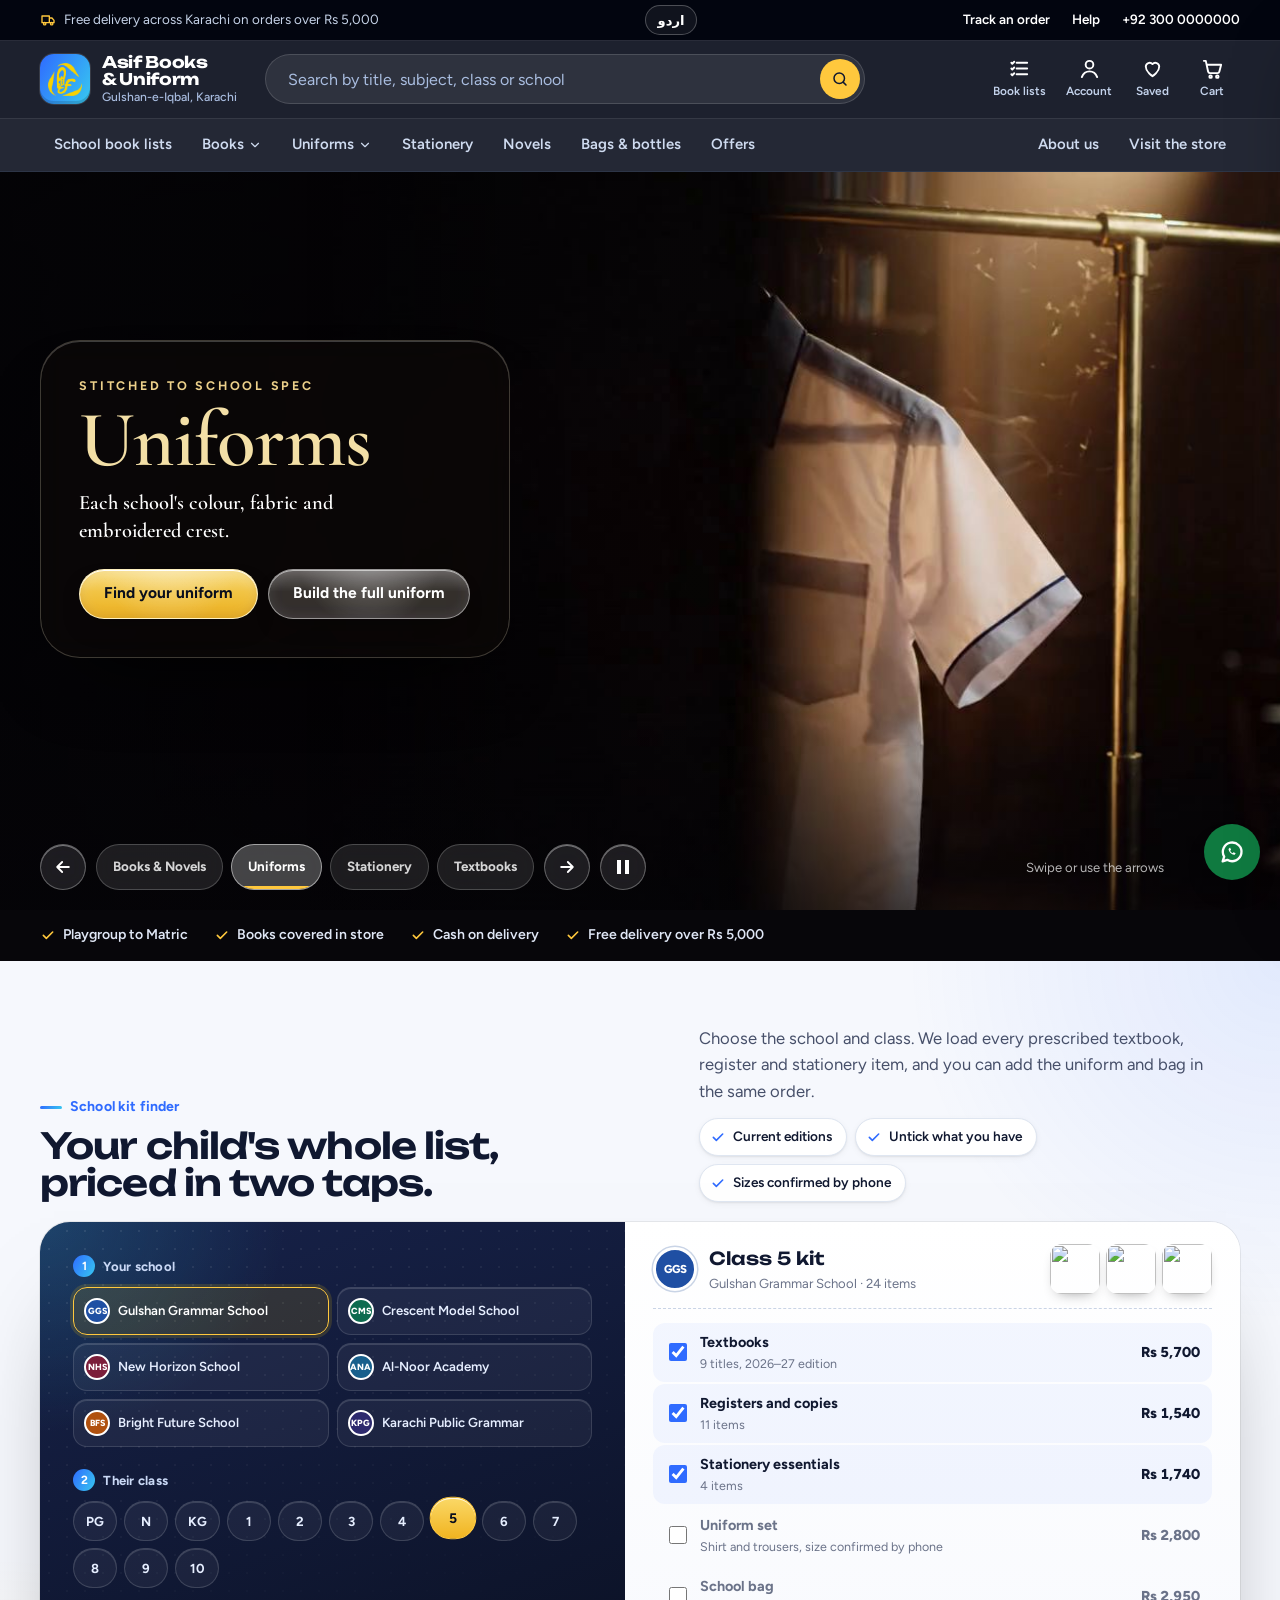
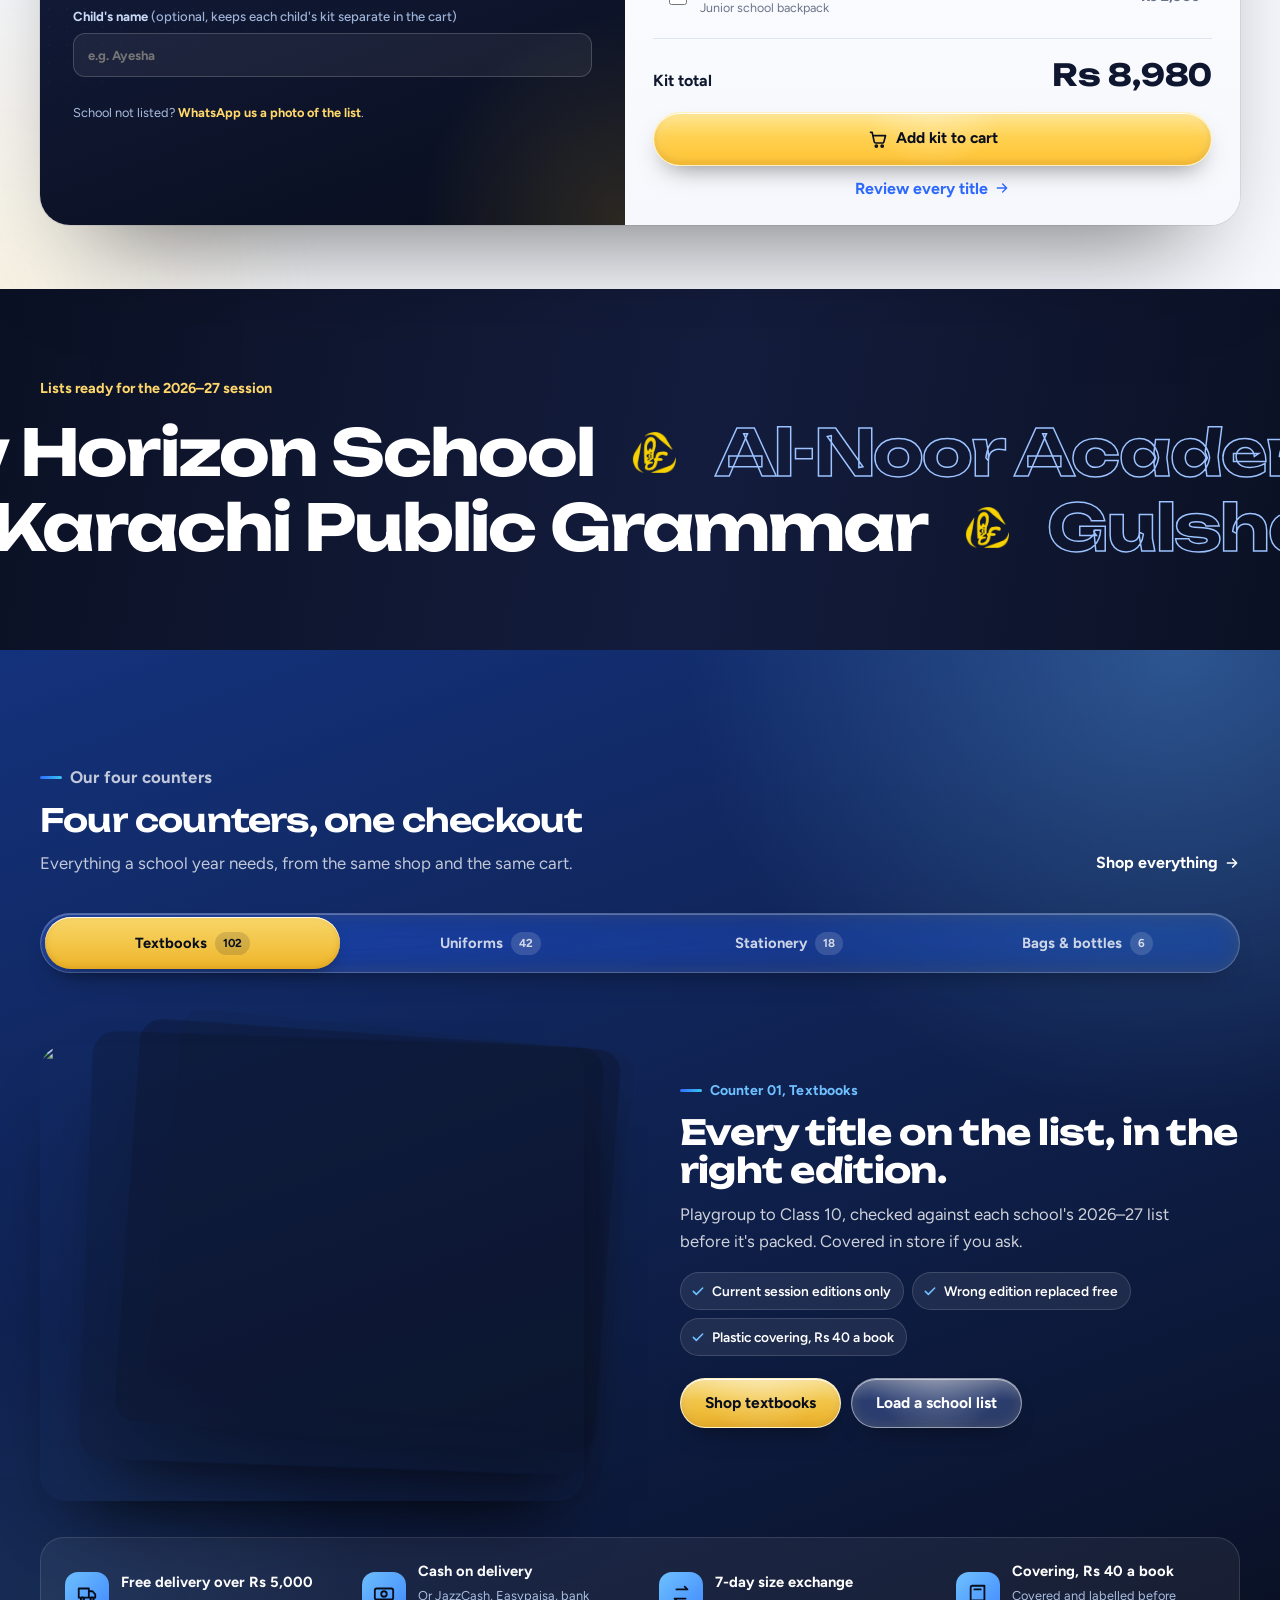
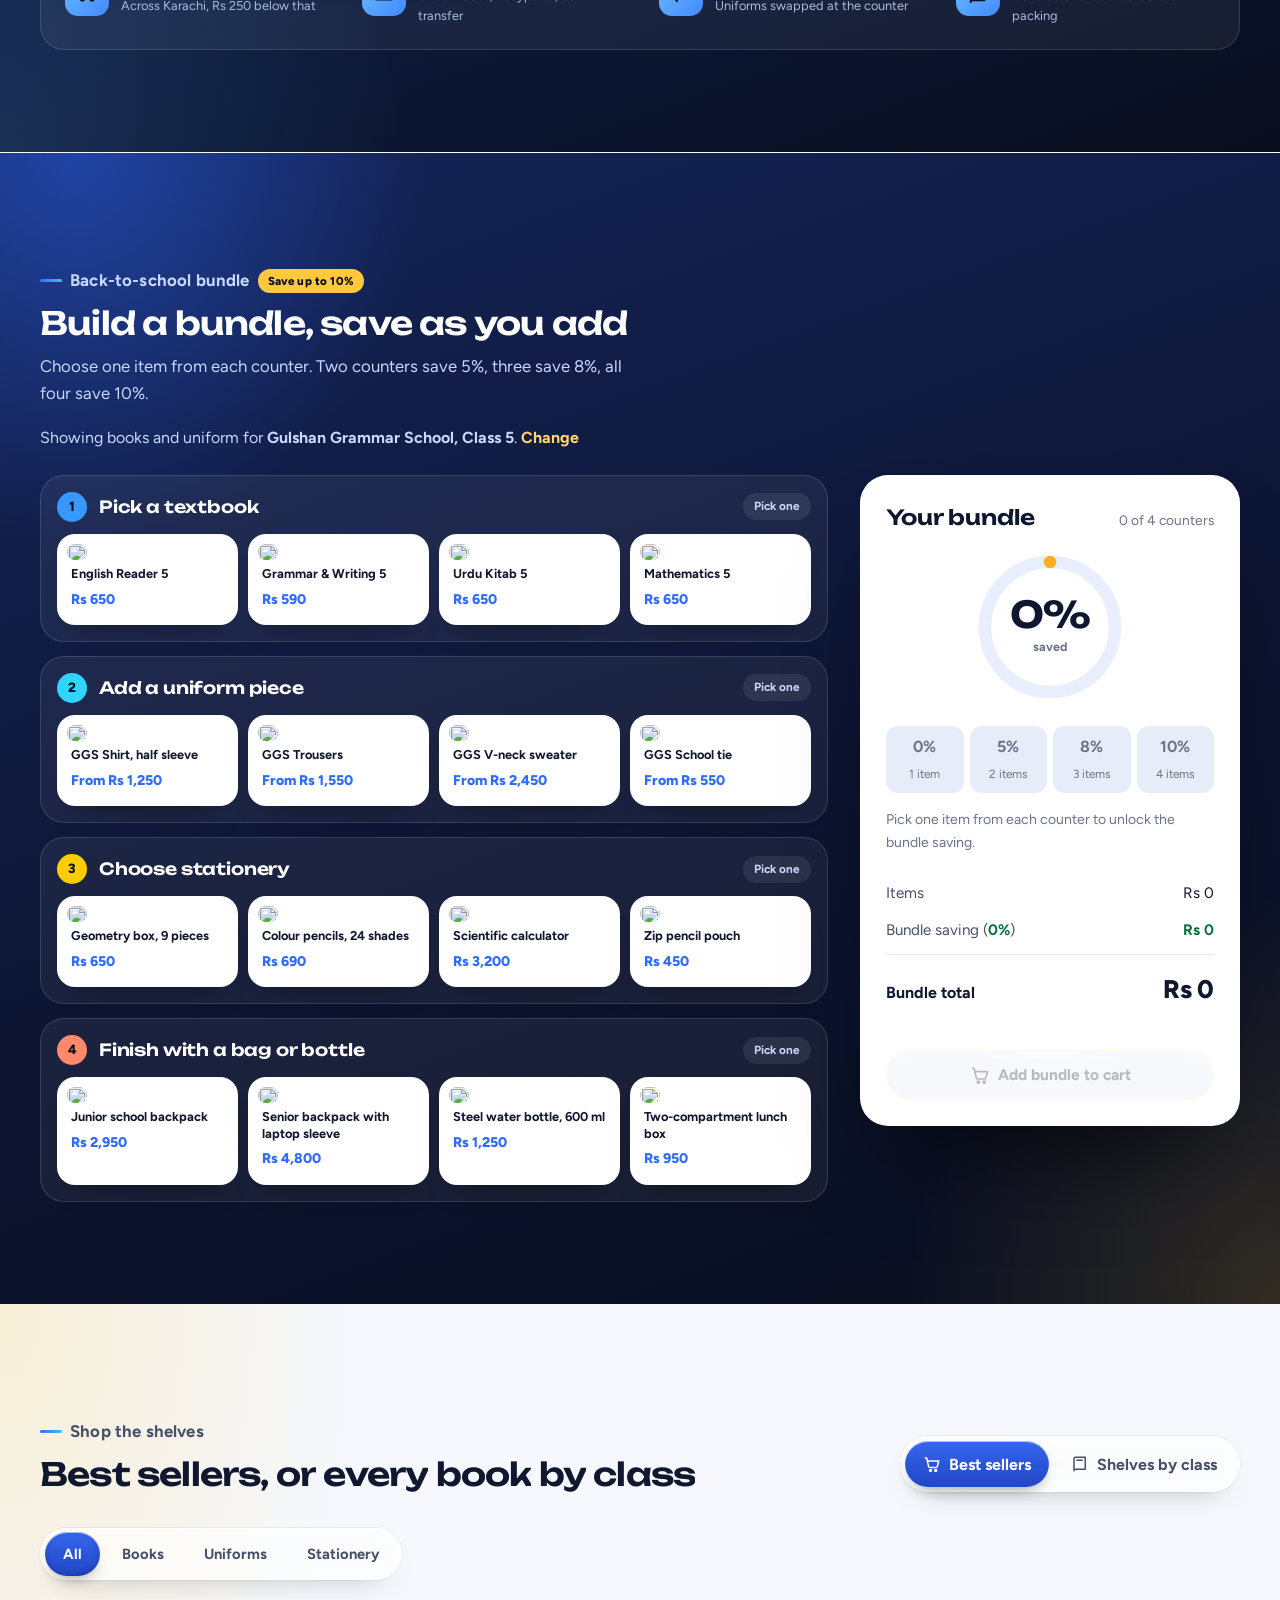
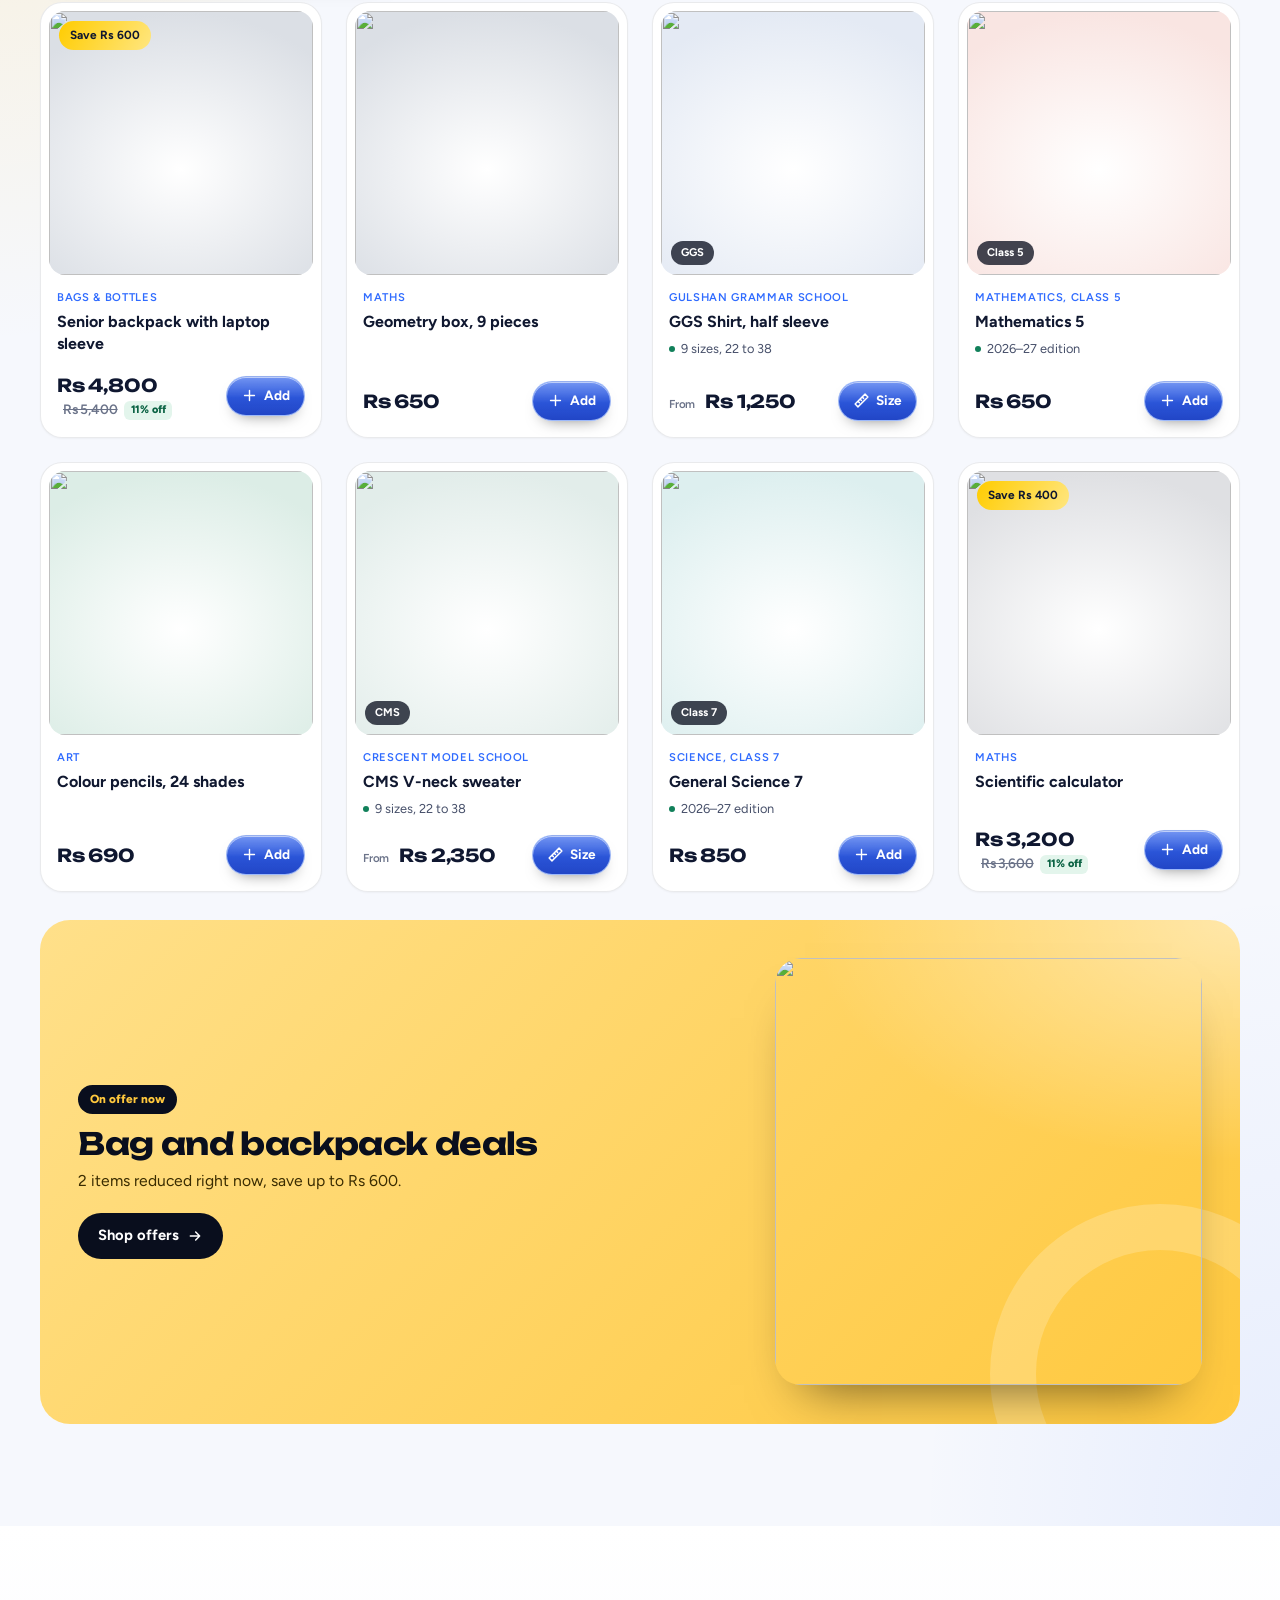
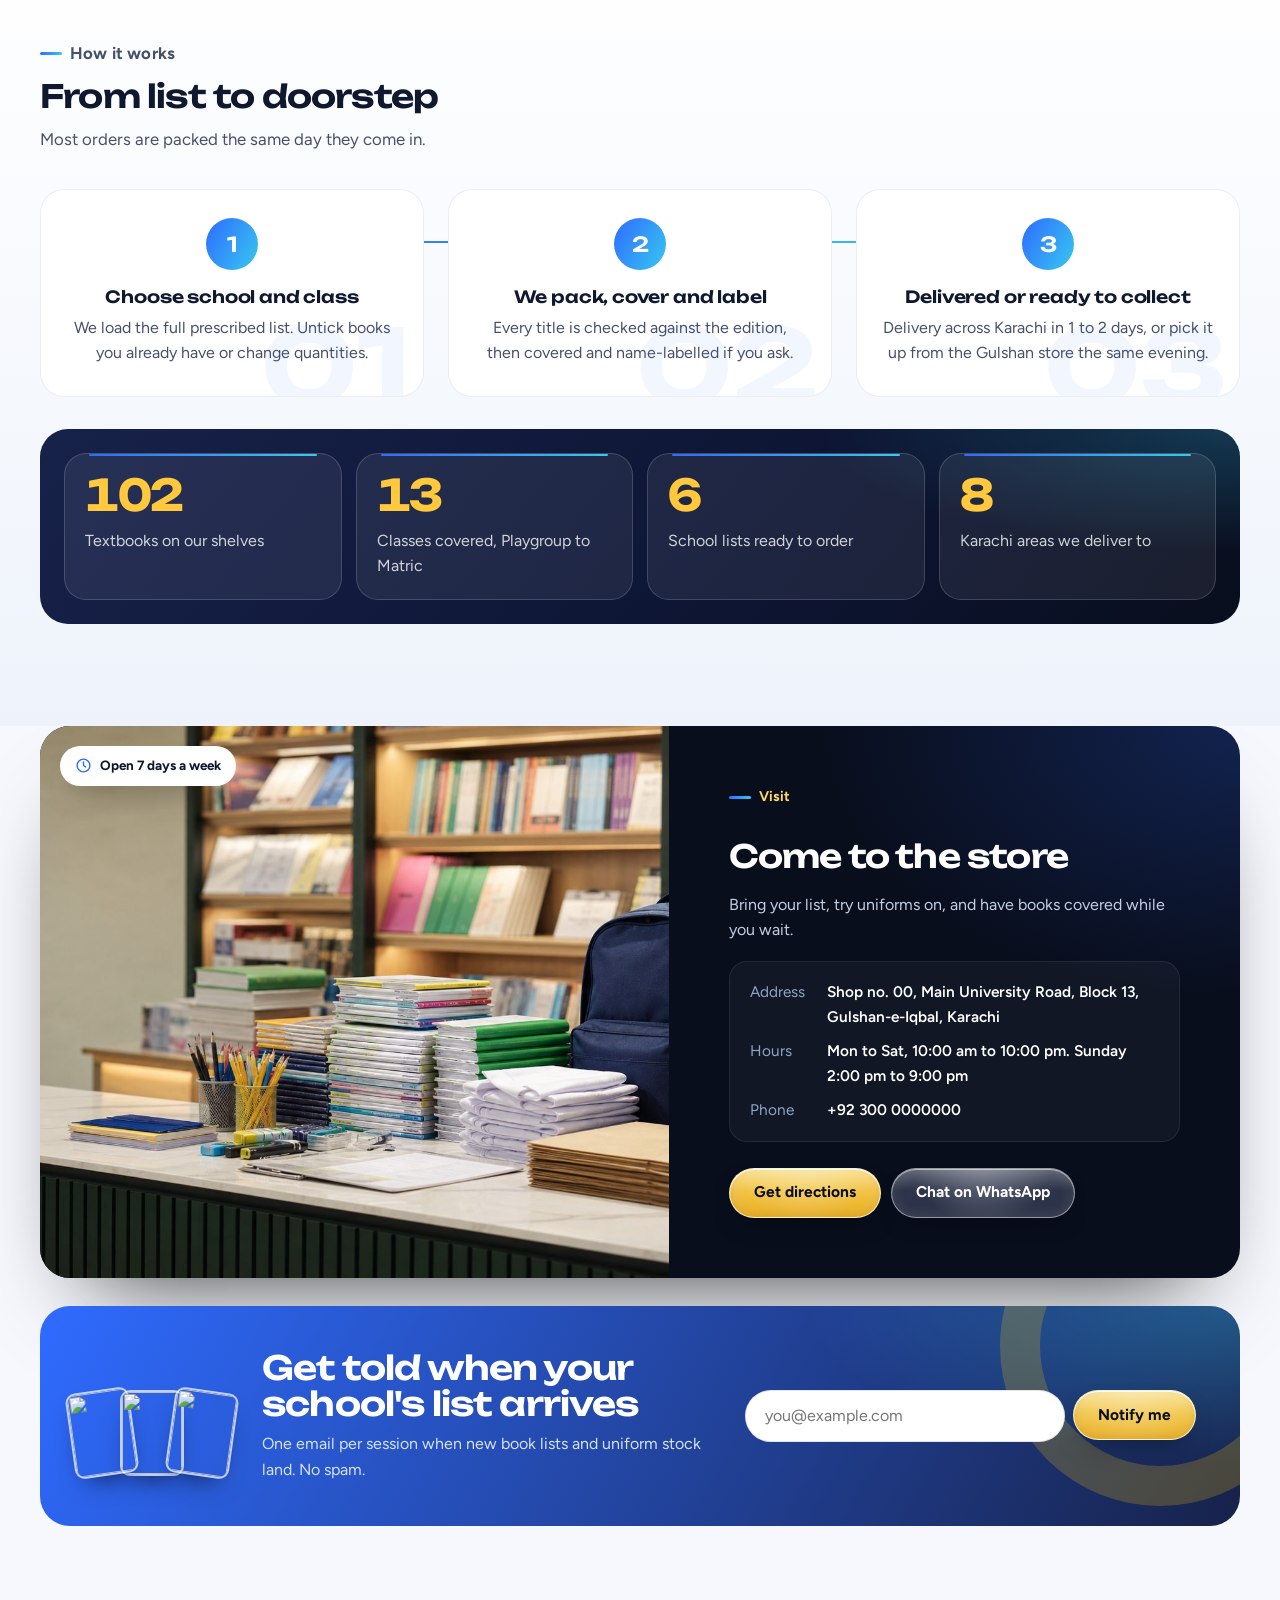
==== commit 9f4864c3: "Update storefront from Asif Book Store version 8" ====
--- a/index.html
+++ b/index.html
@@ -10,37 +10,25 @@
   <link rel="preconnect" href="https://fonts.googleapis.com">
   <link rel="preconnect" href="https://fonts.gstatic.com" crossorigin>
   <link rel="preconnect" href="https://images.unsplash.com">
-  <link href="https://fonts.googleapis.com/css2?family=Unbounded:wght@500..800&family=Figtree:wght@400..800&display=swap" rel="stylesheet">
+  <link href="https://fonts.googleapis.com/css2?family=Unbounded:wght@500..800&family=Figtree:wght@400..800&family=Cormorant+Garamond:wght@600;700&display=swap" rel="stylesheet">
   <link rel="stylesheet" href="css/store.css">
   <script type="speculationrules">{"prefetch": [{"where": {"href_matches": "/*"}, "eagerness": "moderate"}]}</script>
 </head>
 <body data-page="home">
+  <script>(function(){try{var d=document,h=d.documentElement;if(d.body.dataset.page!=="home"||matchMedia("(prefers-reduced-motion: reduce)").matches||(!/[?&]intro=1/.test(location.search)&&sessionStorage.getItem("asif_intro")))return;h.classList.add("intro-on");setTimeout(function(){h.classList.remove("intro-on")},7000)}catch(e){}})()</script>
   <div id="site-header"></div>
   <main>
-    <section class="hero">
-      <div class="hero__photo"><img class="img-fade" src="https://images.unsplash.com/photo-1764337482439-ae67981bff34?auto=format&amp;fit=crop&amp;q=70&amp;w=1600" srcset="https://images.unsplash.com/photo-1764337482439-ae67981bff34?auto=format&amp;fit=crop&amp;q=70&amp;w=800 800w, https://images.unsplash.com/photo-1764337482439-ae67981bff34?auto=format&amp;fit=crop&amp;q=70&amp;w=1600 1600w, https://images.unsplash.com/photo-1764337482439-ae67981bff34?auto=format&amp;fit=crop&amp;q=70&amp;w=2400 2400w" sizes="100vw" alt="" loading="eager" fetchpriority="high" decoding="async"></div>
-      <div class="hero__mesh" aria-hidden="true"></div>
-      <div class="hero__floor" aria-hidden="true"></div>
-      <div class="wrap">
-        <div class="hero__copy">
-          <p class="hero__tag"><span>2026–27</span>New session book lists are in</p>
-          <h1 class="wsplit">Everything on the school list, in one order.</h1>
-          <p class="hero__lead">Textbooks, registers, uniforms and stationery for Gulshan-e-Iqbal schools. Pick your school and class, and we pack, cover and label the lot.</p>
-          <div class="hero__ctas"><a class="btn btn--primary" href="#kit-start"><svg class="icon" viewBox="0 0 24 24" fill="none" stroke="currentColor" stroke-width="2" stroke-linecap="round" stroke-linejoin="round" aria-hidden="true"><path d="M9 6h11M9 12h11M9 18h11"/><path d="m3.5 6 1 1 2-2M3.5 12l1 1 2-2M3.5 18l1 1 2-2"/></svg>Build my school kit</a><a class="btn btn--glass" href="shop.html">Browse the shop</a></div>
-          <div class="hero__trust"><span><svg class="icon" viewBox="0 0 24 24" fill="none" stroke="currentColor" stroke-width="2.4" stroke-linecap="round" stroke-linejoin="round" aria-hidden="true"><path d="m5 12.5 4.5 4.5L19 7.5"/></svg>Playgroup to Matric</span><span><svg class="icon" viewBox="0 0 24 24" fill="none" stroke="currentColor" stroke-width="2.4" stroke-linecap="round" stroke-linejoin="round" aria-hidden="true"><path d="m5 12.5 4.5 4.5L19 7.5"/></svg>Books covered in store</span><span><svg class="icon" viewBox="0 0 24 24" fill="none" stroke="currentColor" stroke-width="2.4" stroke-linecap="round" stroke-linejoin="round" aria-hidden="true"><path d="m5 12.5 4.5 4.5L19 7.5"/></svg>Cash on delivery</span></div>
-        </div>
-        <div class="scene" id="scene" aria-hidden="true">
-          <div class="scene__rig">
-            <div class="float f1"><div class="bob" style="--d:7s"><div data-scene-book="bk-math-5"></div></div></div>
-            <div class="float f2"><div class="bob" style="--d:8.5s"><div data-scene-book="bk-eng-5"></div></div></div>
-            <div class="float f3"><div class="bob" style="--d:6.4s"><div data-scene-book="bk-sci-5"></div></div></div>
-            <div class="float f4"><div class="bob glass" style="--d:7.6s"><span class="glass__art" data-scene-art="un-ggs-shirt"></span><span><b>School uniforms</b><small>Stitched to each school's spec</small></span></div></div>
-            <div class="float f5"><div class="bob glass glass--total" style="--d:9s"><small>School book lists</small><b>Playgroup to Matric</b><small>Textbooks, copies and stationery</small></div></div>
-            <div class="float f6"><div class="bob glass glass--tag" style="--d:6.8s"><svg class="icon" viewBox="0 0 24 24" fill="none" stroke="currentColor" stroke-width="2.4" stroke-linecap="round" stroke-linejoin="round" aria-hidden="true"><path d="m5 12.5 4.5 4.5L19 7.5"/></svg>Covered and labelled in store</div></div>
-            <div class="float f7"><div class="bob" style="--d:8s"><span class="scene__art" data-scene-art="st-geo"></span></div></div>
-          </div>
-        </div>
-      </div>
+    <section class="cine" id="hero" aria-roledescription="carousel" aria-label="Books, uniforms, stationery and novels">
+      <h1 class="sr-only">Asif Books &amp; Uniform: school books, uniforms, stationery and novels in Gulshan-e-Iqbal, Karachi</h1>
+      <div class="cine__slides" id="cine-slides"></div>
+      <div class="cine__ui wrap">
+        <button class="cine__arrow" type="button" data-cine="-1" aria-label="Previous scene"><svg class="icon" viewBox="0 0 24 24" fill="none" stroke="currentColor" stroke-width="2.2" stroke-linecap="round" stroke-linejoin="round" aria-hidden="true"><path d="M5 12h14M13 6l6 6-6 6"/></svg></button>
+        <div class="cine__dots" id="cine-dots" role="tablist" aria-label="Choose a scene"></div>
+        <button class="cine__arrow" type="button" data-cine="1" aria-label="Next scene"><svg class="icon" viewBox="0 0 24 24" fill="none" stroke="currentColor" stroke-width="2.2" stroke-linecap="round" stroke-linejoin="round" aria-hidden="true"><path d="M5 12h14M13 6l6 6-6 6"/></svg></button>
+        <button class="cine__pause" type="button" data-cine-pause aria-label="Pause the scenes" aria-pressed="false"><span></span></button>
+        <span class="cine__hint">Swipe or use the arrows</span>
+      </div>
+      <ul class="cine__trust wrap"><li><svg class="icon" viewBox="0 0 24 24" fill="none" stroke="currentColor" stroke-width="2.4" stroke-linecap="round" stroke-linejoin="round" aria-hidden="true"><path d="m5 12.5 4.5 4.5L19 7.5"/></svg>Playgroup to Matric</li><li><svg class="icon" viewBox="0 0 24 24" fill="none" stroke="currentColor" stroke-width="2.4" stroke-linecap="round" stroke-linejoin="round" aria-hidden="true"><path d="m5 12.5 4.5 4.5L19 7.5"/></svg>Books covered in store</li><li><svg class="icon" viewBox="0 0 24 24" fill="none" stroke="currentColor" stroke-width="2.4" stroke-linecap="round" stroke-linejoin="round" aria-hidden="true"><path d="m5 12.5 4.5 4.5L19 7.5"/></svg>Cash on delivery</li><li><svg class="icon" viewBox="0 0 24 24" fill="none" stroke="currentColor" stroke-width="2.4" stroke-linecap="round" stroke-linejoin="round" aria-hidden="true"><path d="m5 12.5 4.5 4.5L19 7.5"/></svg>Free delivery over Rs 5,000</li></ul>
     </section>
 
     <section class="section kit-section" id="kit-sec">
--- a/css/store.css
+++ b/css/store.css
@@ -39,9 +39,9 @@
   --r-xl: 28px;
   --r-pill: 999px;
 
-  --sh-1: 0 1px 2px rgba(11, 29, 56, .06), 0 2px 8px -2px rgba(11, 29, 56, .08);
-  --sh-2: 0 2px 4px rgba(11, 29, 56, .05), 0 14px 32px -14px rgba(11, 29, 56, .28);
-  --sh-3: 0 30px 70px -28px rgba(5, 22, 56, .55);
+  --sh-1: 0 1px 2px rgba(0, 0, 0, .06), 0 2px 8px -2px rgba(0, 0, 0, .08);
+  --sh-2: 0 2px 4px rgba(0, 0, 0, .05), 0 14px 32px -14px rgba(0, 0, 0, .28);
+  --sh-3: 0 30px 70px -28px rgba(0, 0, 0, .4);
 
   --ease-out: cubic-bezier(.22, 1, .36, 1);
   --ease-in-out: cubic-bezier(.65, 0, .35, 1);
@@ -95,8 +95,8 @@
   transition: background-color var(--t-fast), border-color var(--t-fast), color var(--t-fast), box-shadow var(--t-med) var(--ease-out), transform var(--t-fast);
 }
 .btn:active { transform: scale(.98); }
-.btn--primary { background: var(--gold-500); color: var(--navy-900); box-shadow: 0 6px 14px -8px rgba(5, 22, 56, .45); }
-.btn--primary:hover { background: var(--gold-400); box-shadow: 0 10px 20px -10px rgba(5, 22, 56, .5); }
+.btn--primary { background: var(--gold-500); color: var(--navy-900); box-shadow: 0 6px 14px -8px rgba(0, 0, 0, .35); }
+.btn--primary:hover { background: var(--gold-400); box-shadow: 0 10px 20px -10px rgba(0, 0, 0, .4); }
 .btn--dark { background: var(--navy-900); color: #fff; }
 .btn--dark:hover { background: var(--navy-700); }
 .btn--blue { background: var(--blue-600); color: #fff; }
@@ -126,7 +126,7 @@
 @media (max-width: 760px) { .utility__links { display: none; } .utility .wrap { justify-content: center; text-align: center; } }
 
 .header { position: sticky; top: 0; z-index: 50; background: var(--navy-900); color: #fff; border-bottom: 1px solid rgba(255, 255, 255, .08); transition: box-shadow var(--t-med); }
-.header.is-scrolled { box-shadow: 0 10px 30px -16px rgba(3, 14, 38, .6); }
+.header.is-scrolled { box-shadow: 0 10px 30px -16px rgba(0, 0, 0, .6); }
 .header__main { display: flex; align-items: center; gap: 28px; height: 78px; }
 .brand { display: flex; align-items: center; gap: 12px; flex: none; }
 .brand__tile { width: 50px; height: 50px; border-radius: 14px; background: var(--blue-500); display: grid; place-items: center; box-shadow: inset 0 -3px 0 rgba(0, 0, 0, .14), 0 0 0 1px rgba(255, 255, 255, .12); }
@@ -166,13 +166,13 @@
 
 @media (min-width: 981px) {
   .nav .wrap { position: relative; }
-  .has-mega:hover .chev, .has-mega:focus-within .chev { transform: rotate(180deg); }
+  .has-mega.is-open .chev, .has-mega:focus-within .chev { transform: rotate(180deg); }
   .mega {
     position: absolute; left: var(--gutter); right: var(--gutter); top: 100%; background: #fff; border-radius: 0 0 var(--r-lg) var(--r-lg); border: 1px solid var(--line); border-top: 0;
     box-shadow: var(--sh-3); padding: 28px; display: grid; grid-template-columns: minmax(0, 1fr) 300px; gap: 32px; z-index: 60;
     opacity: 0; visibility: hidden; transform: translateY(-8px); transition: opacity .22s var(--ease-out), transform .3s var(--ease-out), visibility 0s .3s;
   }
-  .has-mega:hover .mega, .has-mega:focus-within .mega { opacity: 1; visibility: visible; transform: none; transition-delay: .06s, .06s, 0s; }
+  .has-mega.is-open .mega, .has-mega:focus-within .mega { opacity: 1; visibility: visible; transform: none; transition-delay: .06s, .06s, 0s; }
 }
 .mega__cols { display: grid; grid-template-columns: repeat(4, 1fr); gap: 24px; }
 .mega h4 { color: var(--ink-3); font-size: .82rem; margin-bottom: 10px; }
@@ -356,7 +356,7 @@
 .cover--dark { color: var(--navy-900); }
 
 .book3d { --bw: 150px; --bd: 24px; --bh: calc(var(--bw) * 1.333); position: relative; width: var(--bw); height: var(--bh); perspective: 1600px; flex: none; }
-.book3d::after { content: ""; position: absolute; left: 6%; right: -14%; bottom: -10px; height: 20px; background: radial-gradient(closest-side, rgba(11, 29, 56, .34), transparent); z-index: -1; transition: transform var(--t-slow) var(--ease-out), opacity var(--t-slow); }
+.book3d::after { content: ""; position: absolute; left: 6%; right: -14%; bottom: -10px; height: 20px; background: radial-gradient(closest-side, rgba(0, 0, 0, .34), transparent); z-index: -1; transition: transform var(--t-slow) var(--ease-out), opacity var(--t-slow); }
 .book3d__inner { position: absolute; inset: 0; transform-style: preserve-3d; transform: rotateY(var(--ry, 28deg)) rotateX(var(--rx, 4deg)); transition: transform .9s var(--ease-out); }
 .card:hover .book3d, .book3d.is-hover, .mega__feature:hover .book3d { --ry: 14deg; --rx: 2deg; }
 .card:hover .book3d::after { transform: scaleX(.9); opacity: .85; }
@@ -954,7 +954,7 @@
 .ob.open { transform: none; }
 .ob__right { position: absolute; left: 50%; top: 0; width: var(--pw); height: 100%; padding: 10% 10% 8%; border-radius: 0 6px 6px 0; color: var(--ink); overflow: hidden; display: flex; flex-direction: column;
   background: linear-gradient(90deg, rgba(0, 0, 0, .16), rgba(0, 0, 0, 0) 12%), var(--page);
-  box-shadow: 0 26px 40px -22px rgba(11, 29, 56, .6), inset -1px 0 0 #e6dcc6, inset -3px 0 0 #fff, inset -4px 0 0 #e6dcc6, inset -6px 0 0 #fff, inset -7px 0 0 #e6dcc6; }
+  box-shadow: 0 26px 40px -22px rgba(0, 0, 0, .6), inset -1px 0 0 #e6dcc6, inset -3px 0 0 #fff, inset -4px 0 0 #e6dcc6, inset -6px 0 0 #fff, inset -7px 0 0 #e6dcc6; }
 /* the shadow the lifting cover casts on the page fades as it opens */
 .ob__right::after { content: ""; position: absolute; inset: 0; background: linear-gradient(90deg, rgba(0, 0, 0, .45), rgba(0, 0, 0, .1) 60%, transparent); opacity: 1; transition: opacity 1s var(--ease-book) .1s; pointer-events: none; }
 .ob.open .ob__right::after { opacity: 0; }
@@ -983,8 +983,9 @@
 }
 
 /* ---------- Images fade in when loaded ---------- */
-.img-fade { opacity: 0; transition: opacity .7s var(--ease-out); }
-.img-fade.is-loaded { opacity: 1; }
+.img-fade { transition: opacity .7s var(--ease-out); }
+.js .img-fade { opacity: 0; }
+.js .img-fade.is-loaded { opacity: 1; }
 .shimmer { background: linear-gradient(100deg, var(--canvas) 30%, #eaf0f8 50%, var(--canvas) 70%) 0 0 / 200% 100%; }
 @media (prefers-reduced-motion: no-preference) { .shimmer { animation: shimmer 1.4s linear infinite; } }
 @keyframes shimmer { to { background-position: -200% 0; } }
@@ -1047,7 +1048,7 @@
 .hero h1 { max-width: 13ch; font-size: clamp(2.6rem, 5.2vw, 4.6rem); font-weight: 700; letter-spacing: -.03em; line-height: 1.02; animation: none; }
 .hero__ctas { display: flex; gap: 10px; flex-wrap: wrap; margin-top: 28px; }
 .hero__copy .hero__trust { margin-top: 30px; }
-.kit { background: #fff; color: var(--ink); border-radius: var(--r-xl); padding: 22px; box-shadow: 0 40px 80px -30px rgba(2, 10, 30, .75), 0 0 0 1px rgba(255, 255, 255, .5); position: relative; scroll-margin-top: 110px; }
+.kit { background: #fff; color: var(--ink); border-radius: var(--r-xl); padding: 22px; box-shadow: 0 40px 80px -30px rgba(0, 0, 0, .75), 0 0 0 1px rgba(255, 255, 255, .5); position: relative; scroll-margin-top: 110px; }
 @media (prefers-reduced-motion: no-preference) { .kit { animation: rise .9s .25s var(--ease-out) both; } }
 .kit__step { display: flex; align-items: center; gap: 8px; font-weight: 700; font-size: .86rem; color: var(--ink-2); margin: 0 0 10px; }
 .kit__step:not(:first-child) { margin-top: 16px; }
@@ -1148,7 +1149,7 @@
 .bstep__opts { display: grid; grid-template-columns: repeat(4, minmax(0, 1fr)); gap: 12px; }
 .bopt { position: relative; display: flex; flex-direction: column; text-align: left; gap: 6px; padding: 10px 10px 12px; border-radius: var(--r-md); border: 1.5px solid var(--line); background: #fff; transition: border-color var(--t-fast), box-shadow var(--t-med) var(--ease-out), transform var(--t-med) var(--ease-out); }
 .bopt:hover { transform: translateY(-2px); box-shadow: var(--sh-1); }
-.bopt[aria-pressed="true"] { border-color: var(--navy-900); box-shadow: 0 6px 16px -10px rgba(11, 42, 99, .5); }
+.bopt[aria-pressed="true"] { border-color: var(--navy-900); box-shadow: 0 6px 16px -10px rgba(0, 0, 0, .5); }
 .bopt__art { aspect-ratio: 1.2; border-radius: var(--r-sm); background: var(--tint); display: grid; place-items: center; overflow: hidden; }
 .bopt__art .art { width: 62%; }
 .bopt__art .cover { width: 46%; }
@@ -1195,8 +1196,8 @@
 .sizefind__head span { color: var(--ink-2); font-size: .92rem; }
 .sizefind__head b { color: var(--navy-900); font-size: 1.1rem; }
 .sizefind input[type="range"] { --p: 38%; width: 100%; height: 6px; appearance: none; border-radius: 3px; background: linear-gradient(90deg, var(--navy-900) var(--p), var(--line) var(--p)); outline: none; }
-.sizefind input[type="range"]::-webkit-slider-thumb { appearance: none; width: 22px; height: 22px; border-radius: 50%; background: var(--gold-500); border: 3px solid #fff; box-shadow: 0 2px 6px rgba(11, 42, 99, .35); cursor: grab; }
-.sizefind input[type="range"]::-moz-range-thumb { width: 18px; height: 18px; border-radius: 50%; background: var(--gold-500); border: 3px solid #fff; box-shadow: 0 2px 6px rgba(11, 42, 99, .35); cursor: grab; }
+.sizefind input[type="range"]::-webkit-slider-thumb { appearance: none; width: 22px; height: 22px; border-radius: 50%; background: var(--gold-500); border: 3px solid #fff; box-shadow: 0 2px 6px rgba(0, 0, 0, .35); cursor: grab; }
+.sizefind input[type="range"]::-moz-range-thumb { width: 18px; height: 18px; border-radius: 50%; background: var(--gold-500); border: 3px solid #fff; box-shadow: 0 2px 6px rgba(0, 0, 0, .35); cursor: grab; }
 .sizefind__out { display: grid; grid-template-columns: repeat(3, 1fr); gap: 10px; margin: 16px 0 10px; }
 .sizefind__out div { padding: 12px; border-radius: var(--r-sm); background: var(--blue-50); text-align: center; overflow: hidden; }
 .sizefind__out small { display: block; color: var(--ink-3); font-size: .78rem; font-weight: 600; }
@@ -1319,7 +1320,7 @@
 .glass__art { width: 54px; height: 54px; border-radius: 12px; background: rgba(255, 255, 255, .92); display: grid; place-items: center; padding: 4px; }
 .glass__art svg { width: 100%; height: 100%; }
 .glass--total { flex-direction: column; align-items: flex-start; gap: 2px; padding: 14px 18px; }
-.glass--total b { font-size: 1.5rem; font-weight: 800; background: var(--grad-gold); -webkit-background-clip: text; background-clip: text; color: transparent; }
+.glass--total b { font-size: 1.5rem; font-weight: 800; color: var(--gold-500); }
 .glass--tag { font-weight: 700; font-size: .85rem; padding: 10px 16px; }
 .glass--tag .icon { color: var(--gold-500); width: 18px; height: 18px; }
 @media (max-width: 980px) {
@@ -1337,7 +1338,7 @@
 .kit-points { list-style: none; padding: 0; margin: 24px 0 0; display: grid; gap: 12px; }
 .kit-points li { display: flex; gap: 10px; align-items: flex-start; font-weight: 600; }
 .kit-points .icon { color: var(--blue-600); margin-top: 2px; }
-.kit { animation: none; background: linear-gradient(#fff, #fff) padding-box, var(--grad) border-box; border: 1.5px solid transparent; box-shadow: 0 40px 80px -40px rgba(10, 30, 90, .45); }
+.kit { animation: none; background: linear-gradient(#fff, #fff) padding-box, var(--grad) border-box; border: 1.5px solid transparent; box-shadow: 0 40px 80px -40px rgba(0, 0, 0, .45); }
 .kit__step span, .bstep__n, .step__num { background: var(--grad); color: #fff; }
 .kchip[aria-pressed="true"] { border-color: var(--blue-600); background: var(--blue-50); }
 .kdot[aria-pressed="true"] { background: var(--grad); border-color: transparent; }
@@ -1345,7 +1346,7 @@
 
 /* ---------- Names band ---------- */
 .names { background: linear-gradient(180deg, var(--navy-950), #071030); }
-.names__row span:not(.is-outline) { background: linear-gradient(120deg, #fff 20%, #9cc2ff 60%, #2fd4ff); -webkit-background-clip: text; background-clip: text; color: transparent; }
+.names__row span:not(.is-outline) { color: #fff; }
 .names__row span { font-size: clamp(2rem, 5vw, 4.4rem); }
 .names__row span.is-outline { -webkit-text-stroke: 1.5px rgba(160, 196, 255, .7); }
 
@@ -1365,7 +1366,7 @@
 
 /* ---------- Numbers ---------- */
 .numbers { background: radial-gradient(60% 120% at 50% 0%, rgba(37, 99, 255, .25), transparent 60%), var(--navy-950); }
-.num b { background: var(--grad-gold); -webkit-background-clip: text; background-clip: text; color: transparent; }
+.num b { color: var(--gold-500); }
 .num { border-left-color: rgba(120, 160, 255, .22); }
 
 /* ---------- Bundle: gradient-edged panel ---------- */
@@ -1376,7 +1377,7 @@
 
 /* ---------- Cards: image panel leans toward the pointer ---------- */
 .card { border-color: var(--line); }
-.card:hover { box-shadow: 0 30px 60px -30px rgba(10, 30, 90, .45); }
+.card:hover { box-shadow: 0 30px 60px -30px rgba(0, 0, 0, .45); }
 @media (hover: hover) and (pointer: fine) {
   .card__media, .gallery__stage[data-zoom], .bopt { transform: perspective(800px) rotateX(var(--rx, 0deg)) rotateY(var(--ry, 0deg)); transition: transform .7s var(--ease-out), border-color var(--t-fast), box-shadow var(--t-med); }
   .card__media.is-tilting, .gallery__stage.is-tilting, .bopt.is-tilting { transition: transform .12s linear, border-color var(--t-fast), box-shadow var(--t-med); }
@@ -1410,7 +1411,7 @@
 .section--canvas { background: linear-gradient(180deg, #f3f6fe, #edf2fc); }
 .signup { background: radial-gradient(60% 120% at 100% 0%, rgba(47, 212, 255, .35), transparent 60%), linear-gradient(120deg, var(--blue-600), var(--navy-800)); }
 .visit { background: var(--navy-950); }
-.u-band { box-shadow: 0 30px 60px -30px rgba(10, 30, 90, .5); }
+.u-band { box-shadow: 0 30px 60px -30px rgba(0, 0, 0, .5); }
 .empty__ic, .promise__ic { background: var(--blue-50); color: var(--blue-600); }
 .badge { background: var(--gold-500); border-color: var(--navy-950); }
 .list-hero, .u-band { isolation: isolate; }
@@ -1461,14 +1462,14 @@
     transition: opacity .28s var(--ease-out), transform .55s var(--ease-out), visibility 0s .55s;
   }
   .mega::before { content: ""; position: absolute; left: 0; right: 0; top: 0; height: 1px; background: linear-gradient(90deg, transparent, rgba(47, 212, 255, .7), rgba(255, 204, 0, .6), transparent); }
-  .has-mega:hover .mega, .has-mega:focus-within .mega { transform: none; transition-delay: .05s, .05s, 0s; }
+  .has-mega.is-open .mega, .has-mega:focus-within .mega { transform: none; transition-delay: .05s, .05s, 0s; }
 
   .mega h4, .mega li, .mega__schools a, .mega__feature { opacity: 0; transform: translate3d(0, 10px, 0); transition: opacity .3s var(--ease-out), transform .5s var(--ease-out); transition-delay: 0s; }
   .mega__feature { transform: translate3d(16px, 0, 0) scale(.97); }
-  .has-mega:hover .mega h4, .has-mega:focus-within .mega h4 { opacity: 1; transform: none; transition-delay: calc(.08s + var(--mi, 0) * 40ms); }
-  .has-mega:hover .mega li, .has-mega:focus-within .mega li,
-  .has-mega:hover .mega__schools a, .has-mega:focus-within .mega__schools a { opacity: 1; transform: none; transition-delay: calc(.1s + var(--mi, 0) * 22ms); }
-  .has-mega:hover .mega__feature, .has-mega:focus-within .mega__feature { opacity: 1; transform: none; transition-delay: .14s; }
+  .has-mega.is-open .mega h4, .has-mega:focus-within .mega h4 { opacity: 1; transform: none; transition-delay: calc(.08s + var(--mi, 0) * 40ms); }
+  .has-mega.is-open .mega li, .has-mega:focus-within .mega li,
+  .has-mega.is-open .mega__schools a, .has-mega:focus-within .mega__schools a { opacity: 1; transform: none; transition-delay: calc(.1s + var(--mi, 0) * 22ms); }
+  .has-mega.is-open .mega__feature, .has-mega:focus-within .mega__feature { opacity: 1; transform: none; transition-delay: .14s; }
 }
 .mega h4 { display: flex; align-items: center; gap: 8px; color: #8fb4ff; font-size: .72rem; letter-spacing: .1em; text-transform: uppercase; margin-bottom: 12px; }
 .mega__dot { width: 6px; height: 6px; border-radius: 50%; background: var(--gold-500); flex: none; }
@@ -1481,7 +1482,7 @@
 .mega__feature { min-height: 270px; border-radius: 20px; padding: 22px; box-shadow: 0 0 0 1px rgba(255, 255, 255, .1); }
 .mega__feature::after { background: linear-gradient(180deg, rgba(4, 8, 23, .1) 20%, rgba(4, 8, 23, .92)); }
 .mega__feature img { transition: transform 1.6s var(--ease-out); }
-.has-mega:hover .mega__feature img { transform: scale(1.06); }
+.has-mega.is-open .mega__feature img { transform: scale(1.06); }
 .mega__feature:hover img { transform: scale(1.12) !important; }
 .mega__chip { position: absolute; top: 16px; left: 16px; padding: 5px 11px; border-radius: var(--r-pill); background: var(--gold-500); color: var(--navy-950); font-size: .72rem; font-weight: 800; }
 .mega__feature strong { font-size: 1.3rem; line-height: 1.15; }
@@ -1506,7 +1507,7 @@
 .kit-points li { align-items: center; gap: 7px; padding: 7px 14px 7px 10px; border-radius: var(--r-pill); background: #fff; border: 1px solid var(--line); font-size: .85rem; box-shadow: var(--sh-1); }
 .kit-points .icon { margin: 0; width: 16px; height: 16px; }
 .kit { display: grid; grid-template-columns: minmax(0, 1fr) minmax(0, 1.05fr); padding: 0; max-width: none; overflow: hidden; border: 0; border-radius: 30px; background: #fff;
-  box-shadow: 0 60px 100px -50px rgba(10, 30, 90, .55), 0 0 0 1px rgba(10, 30, 90, .07); scroll-margin-top: 90px; }
+  box-shadow: 0 60px 100px -50px rgba(0, 0, 0, .55), 0 0 0 1px rgba(0, 0, 0, .07); scroll-margin-top: 90px; }
 .kit__pick { position: relative; padding: clamp(22px, 2.6vw, 34px); color: #fff; isolation: isolate; overflow: hidden;
   background: radial-gradient(60% 50% at 0% 0%, rgba(47, 212, 255, .22), transparent 70%), radial-gradient(50% 50% at 100% 100%, rgba(255, 204, 0, .12), transparent 70%), linear-gradient(160deg, var(--navy-800), var(--navy-950)); }
 .kit__pick::after { content: ""; position: absolute; inset: 0; z-index: -1; background-image: radial-gradient(rgba(255, 255, 255, .09) 1px, transparent 1.2px); background-size: 18px 18px; -webkit-mask-image: linear-gradient(160deg, #000, transparent 70%); mask-image: linear-gradient(160deg, #000, transparent 70%); }
@@ -1613,14 +1614,14 @@
 
 /* ---------- Departments ---------- */
 .depts { display: grid; grid-template-columns: 1.25fr 1fr 1fr; grid-template-rows: 250px 250px; gap: 16px; }
-.dept { position: relative; display: flex; align-items: flex-end; border-radius: 26px; overflow: hidden; isolation: isolate; color: #fff; box-shadow: 0 30px 60px -36px rgba(10, 30, 90, .6);
+.dept { position: relative; display: flex; align-items: flex-end; border-radius: 26px; overflow: hidden; isolation: isolate; color: #fff; box-shadow: 0 30px 60px -36px rgba(0, 0, 0, .6);
   transform: perspective(1000px) rotateX(var(--rx, 0deg)) rotateY(var(--ry, 0deg)); transition: transform .6s var(--ease-out), box-shadow .6s var(--ease-out), opacity .7s var(--ease-out); }
 .dept.reveal.in { transform: perspective(1000px) rotateX(var(--rx, 0deg)) rotateY(var(--ry, 0deg)); }
 .dept--lg { grid-row: span 2; }
 .dept--wide { grid-column: span 2; }
 .dept img { position: absolute; inset: 0; width: 100%; height: 100%; object-fit: cover; z-index: -2; transform: scale(1.04); transition: transform 1.4s var(--ease-out); }
 .dept::after { content: ""; position: absolute; inset: 0; z-index: -1; background: linear-gradient(180deg, rgba(4, 8, 23, 0) 35%, rgba(4, 8, 23, .88)); transition: opacity .5s; }
-.dept:hover { box-shadow: 0 40px 70px -34px rgba(10, 30, 90, .7); }
+.dept:hover { box-shadow: 0 40px 70px -34px rgba(0, 0, 0, .7); }
 .dept:hover img { transform: scale(1.12); }
 .dept__body { display: grid; gap: 4px; padding: clamp(18px, 2vw, 28px); }
 .dept small { color: #c4d6f7; font-weight: 700; font-size: .76rem; letter-spacing: .08em; text-transform: uppercase; }
@@ -1661,7 +1662,7 @@
 .flow__line i { display: block; height: 100%; background: var(--grad); transform-origin: left; transform: scaleX(var(--fp, 0)); }
 .flow .step { text-align: center; padding: 28px 26px 30px; transition: transform .6s var(--ease-out), box-shadow .6s var(--ease-out), opacity .7s var(--ease-out); }
 .flow .step__num { margin: 0 auto 18px; width: 52px; height: 52px; box-shadow: 0 0 0 8px #fff; position: relative; }
-.flow .step.reveal.in:hover { transform: translateY(-5px); box-shadow: 0 30px 50px -30px rgba(10, 30, 90, .4); }
+.flow .step.reveal.in:hover { transform: translateY(-5px); box-shadow: 0 30px 50px -30px rgba(0, 0, 0, .4); }
 @media (max-width: 860px) { .flow__line { display: none; } }
 
 /* ---------- Size finder, visit, sign-up ---------- */
@@ -1700,8 +1701,8 @@
    ========================================================================== */
 
 /* ---------- Product cards (every page) ---------- */
-.card { border-radius: 22px; border: 1px solid rgba(10, 30, 90, .08); box-shadow: 0 1px 2px rgba(10, 30, 90, .04); }
-.card:hover { transform: translateY(-6px); border-color: rgba(37, 99, 255, .28); box-shadow: 0 36px 60px -32px rgba(10, 30, 90, .5); }
+.card { border-radius: 22px; border: 1px solid rgba(10, 30, 90, .08); box-shadow: 0 1px 2px rgba(0, 0, 0, .04); }
+.card:hover { transform: translateY(-6px); border-color: rgba(37, 99, 255, .28); box-shadow: 0 36px 60px -32px rgba(0, 0, 0, .5); }
 .card.reveal.in:hover { transform: translateY(-6px); }
 .card__media { margin: 8px 8px 0; border-radius: 16px; aspect-ratio: 1 / 1; }
 .card__flag { left: 10px; top: 10px; }
@@ -1712,13 +1713,13 @@
 .card .price s { font-family: var(--f-body); font-weight: 600; }
 .add-btn { background: var(--navy-900); transition: background-color .25s, transform .2s, box-shadow .3s; }
 .add-btn .icon { transition: transform .45s cubic-bezier(.34, 1.56, .64, 1); }
-.add-btn:hover { background: var(--blue-600); box-shadow: 0 10px 20px -10px rgba(37, 99, 255, .8); }
+.add-btn:hover { background: var(--blue-600); box-shadow: 0 10px 20px -10px rgba(0, 0, 0, .45); }
 .add-btn:hover .icon { transform: rotate(90deg); }
 .add-btn[data-qv]:hover .icon { transform: rotate(-12deg); }
 
 /* ---------- Best sellers stage ---------- */
 .best-sec { background: radial-gradient(45% 60% at 0% 0%, rgba(47, 212, 255, .1), transparent 70%), radial-gradient(40% 50% at 100% 100%, rgba(255, 204, 0, .1), transparent 70%), #fff; }
-.best-sec .tabs { background: #fff; box-shadow: 0 0 0 1px var(--line), 0 10px 24px -16px rgba(10, 30, 90, .35); }
+.best-sec .tabs { background: #fff; box-shadow: 0 0 0 1px var(--line), 0 10px 24px -16px rgba(0, 0, 0, .35); }
 
 /* ---------- Offer banners ---------- */
 .offers-sec { padding-top: 0; background: #fff; }
@@ -1729,7 +1730,7 @@
 .offer.reveal.in { transform: perspective(1100px) rotateX(var(--rx, 0deg)) rotateY(var(--ry, 0deg)); }
 .offer::before { content: ""; position: absolute; right: -90px; bottom: -120px; width: 340px; height: 340px; border-radius: 50%; border: 46px solid rgba(255, 255, 255, .2); z-index: -1; transition: transform 1.2s var(--ease-out); }
 .offer:hover::before { transform: scale(1.12) translate(-14px, -10px); }
-.offer:hover { box-shadow: 0 40px 70px -36px rgba(10, 30, 90, .6); }
+.offer:hover { box-shadow: 0 40px 70px -36px rgba(0, 0, 0, .6); }
 .offer--gold { color: var(--navy-950); background: radial-gradient(60% 80% at 100% 0%, rgba(255, 255, 255, .5), transparent 60%), linear-gradient(135deg, #ffdf5c, #ffb400); }
 .offer--blue { color: #fff; background: radial-gradient(60% 80% at 100% 0%, rgba(47, 212, 255, .45), transparent 60%), linear-gradient(135deg, #2f6bff, #0f1f8a); }
 .offer__tag { display: inline-block; padding: 5px 12px; border-radius: var(--r-pill); font-size: .74rem; font-weight: 800; }
@@ -1764,15 +1765,15 @@
 .split__img:hover, .split__img.reveal.in:hover { transform: perspective(1300px) rotateY(0) rotateX(0); }
 .split__img img { border-radius: inherit; }
 .split__badge, .split__chip { backdrop-filter: none; }
-.split__badge { left: -18px; bottom: 26px; box-shadow: 0 24px 40px -20px rgba(10, 30, 90, .5); }
-.split__chip { position: absolute; right: -14px; top: 26px; display: inline-flex; align-items: center; gap: 8px; padding: 10px 16px; border-radius: var(--r-pill); background: var(--navy-950); color: #fff; font-weight: 700; font-size: .86rem; box-shadow: 0 20px 34px -18px rgba(4, 8, 23, .8); }
+.split__badge { left: -18px; bottom: 26px; box-shadow: 0 24px 40px -20px rgba(0, 0, 0, .5); }
+.split__chip { position: absolute; right: -14px; top: 26px; display: inline-flex; align-items: center; gap: 8px; padding: 10px 16px; border-radius: var(--r-pill); background: var(--navy-950); color: #fff; font-weight: 700; font-size: .86rem; box-shadow: 0 20px 34px -18px rgba(0, 0, 0, .8); }
 .split__chip .icon { color: var(--gold-500); width: 18px; height: 18px; }
 @media (prefers-reduced-motion: no-preference) {
   .split__badge { animation: bob 7s ease-in-out infinite alternate; }
   .split__chip { animation: bob 6s 1s ease-in-out infinite alternate-reverse; }
 }
 @media (max-width: 860px) { .split__img, .split__img.reveal.in { transform: none; } .split__badge { left: 12px; } .split__chip { right: 12px; } }
-.sizefind { border: 0; color: #fff; background: radial-gradient(60% 80% at 100% 0%, rgba(47, 212, 255, .22), transparent 70%), linear-gradient(160deg, var(--navy-800), var(--navy-950)); box-shadow: 0 30px 60px -34px rgba(4, 8, 23, .8); padding: 22px; border-radius: 22px; }
+.sizefind { border: 0; color: #fff; background: radial-gradient(60% 80% at 100% 0%, rgba(47, 212, 255, .22), transparent 70%), linear-gradient(160deg, var(--navy-800), var(--navy-950)); box-shadow: 0 30px 60px -34px rgba(0, 0, 0, .8); padding: 22px; border-radius: 22px; }
 .sizefind__head strong { font-family: var(--f-display); font-weight: 600; }
 .sizefind__head span, .sizefind .note { color: #a9bde0; }
 .sizefind__head b { color: var(--gold-500); }
@@ -1790,8 +1791,8 @@
 .flow .step:hover .step__num { transform: scale(1.1) rotate(-8deg); }
 
 /* ---------- Visit ---------- */
-.visit { border-radius: 30px; box-shadow: 0 50px 90px -50px rgba(4, 8, 23, .8); background: radial-gradient(50% 70% at 100% 0%, rgba(47, 212, 255, .16), transparent 70%), var(--navy-950); }
-.visit__chip { position: absolute; left: 20px; top: 20px; z-index: 2; display: inline-flex; align-items: center; gap: 8px; padding: 9px 15px; border-radius: var(--r-pill); background: #fff; color: var(--navy-900); font-weight: 700; font-size: .84rem; box-shadow: 0 16px 30px -16px rgba(4, 8, 23, .7); }
+.visit { border-radius: 30px; box-shadow: 0 50px 90px -50px rgba(0, 0, 0, .8); background: radial-gradient(50% 70% at 100% 0%, rgba(47, 212, 255, .16), transparent 70%), var(--navy-950); }
+.visit__chip { position: absolute; left: 20px; top: 20px; z-index: 2; display: inline-flex; align-items: center; gap: 8px; padding: 9px 15px; border-radius: var(--r-pill); background: #fff; color: var(--navy-900); font-weight: 700; font-size: .84rem; box-shadow: 0 16px 30px -16px rgba(0, 0, 0, .7); }
 .visit__chip .icon { width: 17px; height: 17px; color: var(--blue-600); }
 .visit dl { padding: 18px 20px; border-radius: 18px; background: rgba(255, 255, 255, .04); border: 1px solid rgba(255, 255, 255, .08); }
 
@@ -1802,7 +1803,7 @@
 .signup__art .book3d:nth-child(1) { transform: rotate(-10deg) translateY(6px); }
 .signup__art .book3d:nth-child(3) { transform: rotate(9deg) translateY(4px); }
 @media (prefers-reduced-motion: no-preference) { .signup__art { animation: bob 6.5s ease-in-out infinite alternate; } }
-.signup .input { box-shadow: inset 0 0 0 1px rgba(10, 30, 90, .1); }
+.signup .input { box-shadow: inset 0 0 0 1px rgba(0, 0, 0, .1); }
 @media (max-width: 860px) { .signup { grid-template-columns: 1fr; } .signup__art { display: none; } }
 
 /* ---------- Footer: help band and wordmark ---------- */
@@ -2008,23 +2009,23 @@
 .btn:hover::before { opacity: 1; }
 .btn:active { transform: scale(.96); transition-duration: .12s; }
 .btn--primary, .btn--primary:hover { background: linear-gradient(180deg, #ffe46f, #ffc400 58%, #f4b000); color: var(--navy-950); border-color: rgba(255, 255, 255, .55);
-  box-shadow: inset 0 1px 0 rgba(255, 255, 255, .9), inset 0 -3px 8px rgba(170, 105, 0, .28), 0 0 0 1px rgba(190, 135, 0, .3), 0 12px 24px -14px rgba(170, 110, 0, .8); }
-.btn--primary:hover { box-shadow: inset 0 1px 0 #fff, inset 0 -3px 8px rgba(170, 105, 0, .22), 0 0 0 1px rgba(190, 135, 0, .35), 0 16px 30px -14px rgba(170, 110, 0, .85); }
+  box-shadow: inset 0 1px 0 rgba(255, 255, 255, .9), inset 0 -3px 8px rgba(170, 105, 0, .28), 0 0 0 1px rgba(190, 135, 0, .3), 0 12px 24px -14px rgba(0, 0, 0, .45); }
+.btn--primary:hover { box-shadow: inset 0 1px 0 #fff, inset 0 -3px 8px rgba(170, 105, 0, .22), 0 0 0 1px rgba(190, 135, 0, .35), 0 16px 30px -14px rgba(0, 0, 0, .45); }
 .btn--dark, .btn--dark:hover { background: linear-gradient(180deg, #2b3f8f, #0e1a4d 60%, #081233); color: #fff; border-color: rgba(160, 196, 255, .25);
-  box-shadow: inset 0 1px 0 rgba(255, 255, 255, .28), inset 0 -2px 6px rgba(0, 0, 0, .35), 0 12px 24px -14px rgba(8, 18, 51, .8); }
+  box-shadow: inset 0 1px 0 rgba(255, 255, 255, .28), inset 0 -2px 6px rgba(0, 0, 0, .35), 0 12px 24px -14px rgba(0, 0, 0, .8); }
 .btn--ghost { background: rgba(255, 255, 255, .6); border-color: rgba(255, 255, 255, .9); color: var(--navy-900);
   -webkit-backdrop-filter: blur(14px) saturate(180%); backdrop-filter: blur(14px) saturate(180%);
-  box-shadow: inset 0 1px 0 #fff, 0 0 0 1px rgba(10, 30, 90, .1), 0 10px 22px -14px rgba(10, 30, 90, .4); }
+  box-shadow: inset 0 1px 0 #fff, 0 0 0 1px rgba(0, 0, 0, .1), 0 10px 22px -14px rgba(0, 0, 0, .4); }
 .btn--ghost:hover { background: rgba(255, 255, 255, .8); border-color: #fff; }
 .btn--glass, .btn--glass:hover { background: rgba(255, 255, 255, .12); border-color: rgba(255, 255, 255, .3); color: #fff;
   -webkit-backdrop-filter: blur(14px) saturate(180%); backdrop-filter: blur(14px) saturate(180%);
   box-shadow: inset 0 1px 0 rgba(255, 255, 255, .4), inset 0 -1px 0 rgba(255, 255, 255, .08), 0 12px 26px -16px rgba(0, 0, 0, .7); }
 .btn--glass:hover { background: rgba(255, 255, 255, .2); }
 .btn--wa, .btn--wa:hover { background: linear-gradient(180deg, #2fc46c, #13894a); color: #fff; border-color: rgba(255, 255, 255, .3);
-  box-shadow: inset 0 1px 0 rgba(255, 255, 255, .45), inset 0 -2px 6px rgba(0, 60, 25, .3), 0 12px 24px -14px rgba(10, 100, 50, .8); }
+  box-shadow: inset 0 1px 0 rgba(255, 255, 255, .45), inset 0 -2px 6px rgba(0, 60, 25, .3), 0 12px 24px -14px rgba(0, 0, 0, .8); }
 .btn--primary::after { display: none; }
 .btn[disabled] { opacity: .5; }
-.add-btn { position: relative; overflow: hidden; background: linear-gradient(180deg, #2b3f8f, #0e1a4d); box-shadow: inset 0 1px 0 rgba(255, 255, 255, .3), 0 8px 16px -10px rgba(8, 18, 51, .8); transition: transform .35s var(--spring), box-shadow .3s; }
+.add-btn { position: relative; overflow: hidden; background: linear-gradient(180deg, #2b3f8f, #0e1a4d); box-shadow: inset 0 1px 0 rgba(255, 255, 255, .3), 0 8px 16px -10px rgba(0, 0, 0, .8); transition: transform .35s var(--spring), box-shadow .3s; }
 .add-btn::before { content: ""; position: absolute; inset: 0; border-radius: inherit; pointer-events: none; background: linear-gradient(180deg, rgba(255, 255, 255, .3), transparent 55%); }
 .add-btn:hover { background: linear-gradient(180deg, #3a63ff, #2045c7); }
 .add-btn:active { transform: scale(.93); }
@@ -2032,9 +2033,9 @@
 /* ---------- Glass tabs and segmented controls ---------- */
 .tabs, .seg { background: rgba(255, 255, 255, .55); border: 1px solid rgba(255, 255, 255, .85);
   -webkit-backdrop-filter: blur(16px) saturate(180%); backdrop-filter: blur(16px) saturate(180%);
-  box-shadow: inset 0 1px 0 #fff, 0 0 0 1px rgba(10, 30, 90, .07), 0 14px 30px -20px rgba(10, 30, 90, .5); }
+  box-shadow: inset 0 1px 0 #fff, 0 0 0 1px rgba(0, 0, 0, .07), 0 14px 30px -20px rgba(0, 0, 0, .5); }
 .tabs .tabs__pill, .room .tabs .tabs__pill { top: 3px; height: calc(100% - 6px); background: linear-gradient(180deg, #fff, #eef3ff);
-  box-shadow: inset 0 1px 0 #fff, 0 0 0 1px rgba(10, 30, 90, .08), 0 6px 16px -6px rgba(10, 30, 90, .45);
+  box-shadow: inset 0 1px 0 #fff, 0 0 0 1px rgba(0, 0, 0, .08), 0 6px 16px -6px rgba(0, 0, 0, .45);
   transition: left .55s var(--spring), width .55s var(--spring); }
 .tabs .tab { color: var(--ink-2); transition: color .25s; }
 .tabs .tab[aria-selected="true"], .room .tabs .tab[aria-selected="true"] { color: var(--navy-950); }
@@ -2042,7 +2043,7 @@
 .seg button { position: relative; transition: background-color .3s, color .25s, box-shadow .3s, transform .35s var(--spring); color: var(--ink-2); display: inline-flex; align-items: center; gap: 8px; }
 .seg button .icon { width: 18px; height: 18px; }
 .seg button[aria-pressed="true"], .seg button[aria-selected="true"] { background: linear-gradient(180deg, #fff, #eef3ff); color: var(--navy-950);
-  box-shadow: inset 0 1px 0 #fff, 0 0 0 1px rgba(10, 30, 90, .08), 0 6px 16px -6px rgba(10, 30, 90, .45); }
+  box-shadow: inset 0 1px 0 #fff, 0 0 0 1px rgba(0, 0, 0, .08), 0 6px 16px -6px rgba(0, 0, 0, .45); }
 .seg button:active { transform: scale(.95); }
 /* on dark backgrounds the track turns smoky */
 .explore .tabs, .room .tabs, #bundle .tabs, .kit__pick .seg { background: rgba(255, 255, 255, .08); border-color: rgba(255, 255, 255, .18); box-shadow: inset 0 1px 0 rgba(255, 255, 255, .18), 0 14px 30px -20px rgba(0, 0, 0, .7); }
@@ -2053,9 +2054,9 @@
 /* chips and class dots pick up the same glass */
 .chip { background: rgba(255, 255, 255, .7); border: 1px solid rgba(10, 30, 90, .12); box-shadow: inset 0 1px 0 #fff; transition: background-color .25s, color .25s, transform .3s var(--spring), box-shadow .3s; }
 .chip:hover { transform: translateY(-1px); border-color: rgba(10, 30, 90, .25); }
-.chip[aria-pressed="true"] { background: linear-gradient(180deg, #2b3f8f, #0e1a4d); border-color: transparent; color: #fff; box-shadow: inset 0 1px 0 rgba(255, 255, 255, .3), 0 6px 14px -8px rgba(8, 18, 51, .7); }
+.chip[aria-pressed="true"] { background: linear-gradient(180deg, #2b3f8f, #0e1a4d); border-color: transparent; color: #fff; box-shadow: inset 0 1px 0 rgba(255, 255, 255, .3), 0 6px 14px -8px rgba(0, 0, 0, .7); }
 .kit__pick .kchip, .kit__pick .kdot { box-shadow: inset 0 1px 0 rgba(255, 255, 255, .14); }
-.kit__pick .kdot[aria-pressed="true"] { background: linear-gradient(180deg, #ffe46f, #ffc400); box-shadow: inset 0 1px 0 #fff, 0 8px 16px -8px rgba(255, 196, 0, .7); }
+.kit__pick .kdot[aria-pressed="true"] { background: linear-gradient(180deg, #ffe46f, #ffc400); box-shadow: inset 0 1px 0 #fff, 0 8px 16px -8px rgba(0, 0, 0, .45); }
 
 /* ---------- Counters explorer ---------- */
 @property --x1 { syntax: "<color>"; inherits: true; initial-value: #0b2a8f; }
@@ -2112,7 +2113,7 @@
 #bp-best > .tabs { margin-bottom: 22px; }
 .browse .offers { margin-top: 28px; grid-template-columns: minmax(0, 1fr); }
 .browse .offer { min-height: 220px; }
-.bpanel.room { position: relative; isolation: isolate; overflow: hidden; border-radius: 28px; padding: clamp(18px, 3vw, 32px); box-shadow: 0 40px 80px -40px rgba(30, 15, 0, .7); }
+.bpanel.room { position: relative; isolation: isolate; overflow: hidden; border-radius: 28px; padding: clamp(18px, 3vw, 32px); box-shadow: 0 40px 80px -40px rgba(0, 0, 0, .7); }
 .room__head { display: flex; justify-content: space-between; align-items: center; gap: 16px; flex-wrap: wrap; margin-bottom: 20px; color: #d6deec; }
 .room__head p { max-width: 52ch; }
 
@@ -2146,3 +2147,675 @@
   .bstep { padding: 16px; }
 }
 .bsum .summary__row--disc span:last-child, .bsum .summary__row--disc span { color: #06703f; }
+
+/* ==========================================================================
+   Round 11: cinematic hero (books, uniforms, stationery, novels)
+   ========================================================================== */
+.cine { --dur: 7.5s; --dir: 1; --table: 150px; position: relative; isolation: isolate; overflow: hidden; background: #07060a; color: #fff; touch-action: pan-y; }
+.cine__slides { position: relative; height: clamp(560px, 82vh, 780px); }
+.cine.is-dragging { cursor: grabbing; user-select: none; }
+.cslide { --glow: 255, 190, 110; --base: calc(var(--table) - 62px); position: absolute; inset: 0; overflow: hidden; opacity: 0; visibility: hidden;
+  transform: translate3d(calc(var(--dir) * 3%), 0, 0); transition: opacity .8s var(--ease-out), transform 1.1s var(--ease-out), visibility 0s .8s; }
+.cslide.is-on { opacity: 1; visibility: visible; z-index: 2; transform: translate3d(var(--drag, 0px), 0, 0); transition-delay: 0s; }
+.cslide.is-out { visibility: visible; z-index: 1; transform: translate3d(calc(var(--dir) * -3%), 0, 0); }
+.cine.is-dragging .cslide.is-on { transition: none; }
+.cslide[data-k="uniforms"] { --glow: 150, 200, 255; }
+.cslide[data-k="stationery"] { --glow: 255, 214, 120; }
+.cslide[data-k="novels"] { --glow: 255, 170, 100; }
+
+/* backdrop: an out-of-focus room, a slow push-in, a lamp */
+.cslide__bg { position: absolute; inset: -5%; z-index: -4; }
+.cslide__bg img { width: 100%; height: 100%; object-fit: cover; filter: blur(8px) brightness(.6) saturate(1.15); }
+.cslide__bg video { width: 100%; height: 100%; object-fit: cover; }
+.cslide::before { content: ""; position: absolute; inset: 0; z-index: -3; pointer-events: none;
+  background: linear-gradient(90deg, rgba(6, 4, 8, .78) 0%, rgba(6, 4, 8, .35) 45%, rgba(6, 4, 8, .1) 70%), radial-gradient(120% 95% at 68% 42%, transparent 35%, rgba(4, 3, 6, .8)); }
+.cslide__lamp { position: absolute; right: 2%; top: -18%; width: 62%; height: 100%; z-index: -3; pointer-events: none; background: radial-gradient(closest-side, rgba(var(--glow), .42), rgba(var(--glow), .12) 55%, transparent 72%); }
+.cslide__table { position: absolute; left: -5%; right: -5%; bottom: 0; height: var(--table); z-index: -2;
+  background: linear-gradient(180deg, rgba(255, 240, 210, .3) 0, rgba(255, 240, 210, 0) 5%, rgba(0, 0, 0, .1) 30%, rgba(0, 0, 0, .7) 100%), url("https://images.unsplash.com/photo-1736506159776-22ca388780fa?auto=format&fit=crop&q=70&w=1400") 50% 40% / 1100px auto, #2a1a10;
+  box-shadow: 0 -1px 0 rgba(0, 0, 0, .3), 0 -40px 70px rgba(0, 0, 0, .5); }
+.cslide__dust { position: absolute; inset: 0; z-index: -1; pointer-events: none; }
+.cslide__dust i { position: absolute; width: var(--s); height: var(--s); border-radius: 50%; background: rgba(255, 240, 210, .75); opacity: 0; }
+.cslide__mark { position: absolute; right: clamp(16px, 3vw, 44px); top: 22px; width: 54px; height: auto; z-index: 3; }
+
+/* text card */
+.cslide__grid { position: relative; height: 100%; display: grid; grid-template-columns: minmax(0, .9fr) minmax(0, 1.1fr); gap: 24px; align-items: center; }
+.ccard { justify-self: start; max-width: 540px; margin-bottom: 84px; padding: clamp(24px, 3vw, 46px); border-radius: 40px; background: rgba(26, 17, 11, .6); border: 1px solid rgba(255, 235, 200, .16);
+  box-shadow: inset 0 1px 0 rgba(255, 255, 255, .12), 0 40px 80px -40px rgba(0, 0, 0, .9); }
+.ccard__kicker { font: 700 .78rem/1.2 var(--f-body); letter-spacing: .22em; text-transform: uppercase; color: #ecd08a; }
+.ccard__title { margin: 10px 0 12px; font: 600 clamp(3rem, 6.2vw, 5.6rem)/.92 "Cormorant Garamond", Georgia, serif; letter-spacing: -.01em; color: #f3dfa6; }
+.ccard__line { font: 600 clamp(1.15rem, 1.6vw, 1.45rem)/1.35 "Cormorant Garamond", Georgia, serif; color: #fff; max-width: 26ch; }
+.ccard__ctas { display: flex; flex-wrap: wrap; gap: 10px; margin-top: 24px; }
+.ccard > * { opacity: 0; transform: translate3d(0, 18px, 0); transition: opacity .7s var(--ease-out), transform .9s var(--ease-out); }
+.cslide.is-on .ccard > * { opacity: 1; transform: none; }
+.cslide.is-on .ccard > :nth-child(1) { transition-delay: .25s; }
+.cslide.is-on .ccard > :nth-child(2) { transition-delay: .35s; }
+.cslide.is-on .ccard > :nth-child(3) { transition-delay: .5s; }
+.cslide.is-on .ccard > :nth-child(4) { transition-delay: .62s; }
+
+/* stage: products stand on the table; sizes follow the stage height */
+.cstage { position: relative; height: 100%; container-type: size; perspective: 1500px; }
+.sc { position: absolute; inset: 0; transform-origin: 50% 100%; }
+.sc__obj { position: absolute; bottom: var(--base); opacity: 0; }
+.sc__obj svg { display: block; width: 100%; height: auto; }
+.cine .book3d::after { display: none; }
+.cine .book3d { perspective: 1800px; }
+.sc__obj::after { content: ""; position: absolute; left: 4%; right: 4%; bottom: -12px; height: 26px; z-index: -1; background: radial-gradient(closest-side, rgba(0, 0, 0, .65), transparent); }
+
+/* books */
+.b-main { left: 33%; z-index: 3; }
+.b-main .book3d { --bw: 40cqh; --bd: 6.4cqh; }
+.b-back1 { left: 5%; z-index: 1; }
+.b-back1 .book3d { --bw: 29cqh; --bd: 4.8cqh; --ry: 50deg; transform: rotate(-4deg); transform-origin: 50% 100%; }
+.b-back2 { left: 69%; z-index: 2; }
+.b-back2 .book3d { --bw: 27cqh; --bd: 4.6cqh; --ry: 10deg; transform: rotate(3deg); transform-origin: 50% 100%; }
+.b-back .cover::after { opacity: .9; }
+
+/* uniforms on a rail */
+.rail { position: absolute; left: 2%; right: 2%; top: 9cqh; height: 1.4cqh; min-height: 6px; border-radius: 99px; background: linear-gradient(180deg, #f6e4b8, #b08a45 55%, #6d4e1d); box-shadow: 0 8px 16px rgba(0, 0, 0, .55); }
+.sc-uniforms .sc__obj { bottom: auto; top: 6.6cqh; }
+.sc-uniforms .sc__obj::after { display: none; }
+.hanger { transform-origin: 50% 2%; }
+.hanger__hook { width: 46% !important; margin: 0 auto -15%; position: relative; z-index: 1; }
+.hanger > svg:last-child > ellipse:first-of-type { display: none; }
+.hanger > svg:last-child { filter: drop-shadow(0 22px 18px rgba(0, 0, 0, .45)); }
+.u-shirt { left: 3%; width: 47cqh; }
+.u-tie { left: 43%; width: 22cqh; }
+.u-sweater { left: 55%; width: 44cqh; }
+
+/* stationery laid out on the table */
+.s-note { left: 0; width: 36cqh; bottom: calc(var(--base) + 12px); }
+.s-note svg { transform: rotate(-7deg); }
+.s-pencils { left: 27%; width: 32cqh; bottom: calc(var(--base) + 16px); }
+.s-calc { left: 62%; width: 30cqh; bottom: calc(var(--base) + 10px); }
+.s-calc svg { transform: rotate(6deg); }
+.s-geo { left: 14%; width: 34cqh; bottom: calc(var(--base) - 30px); z-index: 3; }
+.s-colors { left: 50%; width: 30cqh; bottom: calc(var(--base) - 26px); z-index: 3; }
+.sc-stationery .sc__obj::after, .sc-novels .n-stack::after { display: none; }
+
+/* novels: a standing stack and an open book whose pages turn */
+.n-stack { left: 0; width: 70cqh; display: flex; align-items: flex-end; }
+.n-stack span { flex: 0 0 38%; margin-right: -9%; }
+.n-stack span:nth-child(2) { transform: rotate(3deg); transform-origin: 50% 100%; }
+.n-stack span:nth-child(3) { transform: rotate(-5deg) translateY(1%); transform-origin: 50% 100%; }
+.n-open { left: 42%; width: 66cqh; bottom: calc(var(--base) - 44px); z-index: 3; perspective: 900px; }
+.n-open::after { bottom: 6%; height: 30%; left: -4%; right: -4%; }
+.obook { position: relative; width: 100%; aspect-ratio: 1.6; transform: rotateX(58deg) rotateZ(-7deg); transform-style: preserve-3d; }
+.obook::before { content: ""; position: absolute; inset: -3% -2.5%; border-radius: 8px; background: linear-gradient(90deg, #5a1c22, #7a2a2f 48%, #3d1216 50%, #7a2a2f 52%, #5a1c22); transform: translateZ(-4px); box-shadow: 0 30px 40px rgba(0, 0, 0, .6); }
+.obook__page, .obook__leaf { background-color: #f8f1df; background-image: repeating-linear-gradient(180deg, transparent 0 5.2%, rgba(70, 48, 24, .2) 5.2% 5.8%); }
+.obook__page { position: absolute; top: 0; bottom: 0; width: 50%; }
+.obook__page--l { left: 0; border-radius: 5px 0 0 5px; box-shadow: inset -26px 0 30px -18px rgba(60, 40, 20, .55); }
+.obook__page--r { right: 0; border-radius: 0 5px 5px 0; box-shadow: inset 26px 0 30px -18px rgba(60, 40, 20, .55); }
+.obook__leaf { position: absolute; top: 1%; bottom: 1%; left: 50%; width: 49%; border-radius: 0 4px 4px 0; transform-origin: 0 50%; opacity: 0; box-shadow: inset 18px 0 22px -16px rgba(60, 40, 20, .5), 6px 0 14px -8px rgba(0, 0, 0, .35); }
+
+/* motion: only the scene on screen moves */
+@media (prefers-reduced-motion: no-preference) {
+  .cslide.is-on .cslide__bg { animation: cpush 16s ease-out both; }
+  .cslide.is-on .sc { animation: cdolly 16s ease-out both; }
+  .cslide.is-on .cslide__lamp { animation: clampglow 5s ease-in-out infinite alternate; }
+  .cslide.is-on .cslide__dust i { animation: cdust var(--t) linear var(--dl) infinite; }
+  .cslide.is-on .sc__obj { animation: cin 1.1s var(--ease-out) both; animation-delay: calc(.25s + var(--i) * .14s); }
+  .cslide.is-on .b-main .book3d__inner { animation: cturn 9s ease-in-out .6s infinite alternate both; }
+  .cslide.is-on .hanger { animation: cswing 4.6s ease-in-out infinite alternate; animation-delay: calc(var(--i) * -1.3s); }
+  .cslide.is-on .obook__leaf { animation: cleaf 7.5s cubic-bezier(.45, .05, .25, 1) infinite; animation-delay: calc(1s + var(--n) * 2.5s); }
+  .cine.is-off *, .cine.is-hidden * { animation-play-state: paused !important; }
+}
+@media (prefers-reduced-motion: reduce) { .sc__obj { opacity: 1; } .cine__pause, .cine__dots i { display: none; } }
+@keyframes cpush { from { transform: scale(1); } to { transform: scale(1.12) translate3d(-1.5%, -1%, 0); } }
+@keyframes cdolly { from { transform: scale(.97) translate3d(1.5%, 0, 0); } to { transform: scale(1.03) translate3d(-1%, 0, 0); } }
+@keyframes clampglow { from { opacity: .78; } to { opacity: 1; } }
+@keyframes cdust { 0% { transform: translate3d(0, 0, 0); opacity: 0; } 15% { opacity: .75; } 85% { opacity: .5; } 100% { transform: translate3d(46px, -130px, 0); opacity: 0; } }
+@keyframes cin { from { opacity: 0; transform: translate3d(0, 34px, 0) scale(.96); } to { opacity: 1; transform: none; } }
+@keyframes cturn { from { transform: rotateY(40deg) rotateX(3deg); } to { transform: rotateY(14deg) rotateX(1deg); } }
+@keyframes cswing { from { transform: rotate(-2.2deg); } to { transform: rotate(2.2deg); } }
+@keyframes cleaf { 0% { transform: rotateY(0); opacity: 0; } 5% { opacity: 1; } 42% { transform: rotateY(-180deg); opacity: 1; } 48%, 100% { transform: rotateY(-180deg); opacity: 0; } }
+@keyframes cprog { from { transform: scaleX(0); } to { transform: scaleX(1); } }
+
+/* controls */
+.cine__ui { position: absolute; left: 0; right: 0; bottom: 20px; z-index: 5; display: flex; align-items: center; gap: 10px; }
+.cine__arrow, .cine__pause { flex: none; width: 46px; height: 46px; border-radius: 50%; display: grid; place-items: center; color: #fff; border: 1px solid rgba(255, 255, 255, .3); background: rgba(255, 255, 255, .12);
+  -webkit-backdrop-filter: blur(12px) saturate(170%); backdrop-filter: blur(12px) saturate(170%); box-shadow: inset 0 1px 0 rgba(255, 255, 255, .4); transition: background-color .25s, transform .35s var(--spring); }
+.cine__arrow:hover, .cine__pause:hover { background: rgba(255, 255, 255, .24); }
+.cine__arrow:active, .cine__pause:active { transform: scale(.92); }
+.cine__arrow .icon { width: 20px; height: 20px; }
+.cine__arrow[data-cine="-1"] .icon { transform: rotate(180deg); }
+.cine__dots { display: flex; gap: 8px; min-width: 0; }
+.cine__dots button { position: relative; overflow: hidden; height: 46px; padding: 0 16px; border-radius: 999px; white-space: nowrap; font-weight: 700; font-size: .84rem; color: rgba(255, 255, 255, .82);
+  border: 1px solid rgba(255, 255, 255, .2); background: rgba(255, 255, 255, .08); -webkit-backdrop-filter: blur(12px); backdrop-filter: blur(12px); transition: background-color .3s, color .3s, border-color .3s; }
+.cine__dots button:hover { color: #fff; background: rgba(255, 255, 255, .16); }
+.cine__dots button[aria-selected="true"] { color: #fff; background: rgba(255, 255, 255, .2); border-color: rgba(255, 255, 255, .5); }
+.cine__dots i { position: absolute; left: 0; right: 0; bottom: 0; height: 3px; background: var(--gold-500); transform: scaleX(0); transform-origin: left; }
+.cine__dots button[aria-selected="true"] i { animation: cprog var(--dur) linear forwards; }
+.cine.is-off .cine__dots i, .cine.is-hidden .cine__dots i, .cine.is-held .cine__dots i, .cine.is-stopped .cine__dots i, .cine.is-dragging .cine__dots i { animation-play-state: paused; }
+.cine__pause span { width: 12px; height: 14px; border-inline: 4px solid #fff; }
+.cine__pause[aria-pressed="true"] span { width: 0; height: 0; border-block: 8px solid transparent; border-inline: 0; border-left: 13px solid #fff; margin-left: 3px; }
+.cine__hint { margin-left: auto; font-size: .82rem; color: rgba(255, 255, 255, .7); }
+.cine__trust { list-style: none; margin: 0 auto; padding-block: 14px; display: flex; flex-wrap: wrap; gap: 8px 26px; font-size: .88rem; font-weight: 600; color: #dfe6f5; }
+.cine__trust li { display: inline-flex; align-items: center; gap: 7px; }
+.cine__trust .icon { width: 16px; height: 16px; color: var(--gold-500); }
+
+@media (max-width: 860px) {
+  .cine { --table: 0px; }
+  .cine__slides { height: clamp(640px, calc(100svh - 96px), 760px); }
+  .cslide { --base: 30px; }
+  .cslide__table { display: none; }
+  .cslide__grid { grid-template-columns: minmax(0, 1fr); grid-template-rows: minmax(0, 1fr) auto; gap: 14px; align-items: stretch; padding: 62px 0 84px; }
+  .cstage { order: -1; }
+  .cstage::after { content: ""; position: absolute; left: -12%; right: -12%; bottom: 0; height: 52px; z-index: -1;
+    background: linear-gradient(180deg, rgba(255, 240, 210, .3) 0, transparent 8%, rgba(0, 0, 0, .65) 100%), url("https://images.unsplash.com/photo-1736506159776-22ca388780fa?auto=format&fit=crop&q=70&w=800") 50% 40% / 700px auto, #2a1a10; box-shadow: 0 -24px 40px rgba(0, 0, 0, .45); }
+  .cslide::before { background: linear-gradient(180deg, rgba(6, 4, 8, .35), rgba(6, 4, 8, .2) 40%, rgba(6, 4, 8, .82)); }
+  .ccard { justify-self: stretch; max-width: none; margin: 0; padding: 20px 20px 22px; border-radius: 28px; }
+  .ccard__title { font-size: clamp(2.5rem, 12vw, 3.4rem); margin: 6px 0 8px; }
+  .ccard__line { font-size: 1.12rem; max-width: none; }
+  .ccard__ctas { margin-top: 16px; }
+  .ccard__ctas .btn { flex: 1 1 auto; height: 46px; padding: 0 16px; }
+  .cslide__mark { width: 40px; top: 14px; }
+  .n-open { bottom: calc(var(--base) - 26px); }
+  .s-geo, .s-colors { bottom: calc(var(--base) - 18px); }
+  .cine__ui { bottom: 16px; justify-content: center; }
+  .cine__dots button { width: 44px; padding: 0; }
+  .cine__dots button span { position: absolute; width: 1px; height: 1px; overflow: hidden; clip: rect(0 0 0 0); }
+  .cine__dots button::before { content: ""; position: absolute; left: 50%; top: 50%; width: 8px; height: 8px; margin: -4px; border-radius: 50%; background: rgba(255, 255, 255, .6); }
+  .cine__dots button[aria-selected="true"]::before { background: var(--gold-500); }
+  .cine__hint { display: none; }
+  .cine__trust { font-size: .8rem; gap: 6px 16px; justify-content: center; }
+}
+/* hero backdrop: a brighter, warmer room */
+.cslide__bg img { filter: blur(7px) brightness(.86) saturate(1.2); }
+.cslide::before { background: linear-gradient(90deg, rgba(6, 4, 8, .7) 0%, rgba(6, 4, 8, .28) 45%, rgba(6, 4, 8, 0) 72%), radial-gradient(120% 95% at 68% 42%, transparent 45%, rgba(4, 3, 6, .62)); }
+.cslide__lamp { background: radial-gradient(closest-side, rgba(var(--glow), .3), rgba(var(--glow), .1) 55%, transparent 72%); }
+/* hero controls sit on the scene, not on the trust strip */
+.cine { --ch: clamp(560px, 82vh, 780px); }
+.cine__slides { height: var(--ch); }
+.cine__ui { bottom: auto; top: calc(var(--ch) - 66px); }
+.cine__hint { margin-right: 76px; }
+.b-back2 { left: 62%; }
+@media (max-width: 860px) { .cine { --ch: clamp(640px, calc(100svh - 96px), 760px); } .cine__ui { top: calc(var(--ch) - 60px); } }
+/* hero scene tuning */
+.rail { top: 15cqh; }
+.sc-uniforms .sc__obj { top: 12.6cqh; }
+.u-shirt { left: 0; width: 46cqh; }
+.u-tie { left: 37%; width: 21cqh; }
+.u-sweater { left: 47%; width: 43cqh; }
+.cslide[data-k="stationery"] .cslide__bg img { filter: blur(10px) brightness(.55) saturate(.9); }
+.s-note { width: 46cqh; left: -2%; }
+.s-pencils { width: 40cqh; left: 26%; }
+.s-calc { width: 38cqh; left: 60%; }
+.s-geo { width: 44cqh; left: 10%; }
+.s-colors { width: 38cqh; left: 48%; }
+.n-stack { width: 104cqh; left: -4%; }
+.n-stack span { flex: 0 0 40%; margin-right: -14%; }
+.n-open { left: 50%; width: 50cqh; bottom: calc(var(--base) - 40px); }
+@media (max-width: 860px) {
+  .cslide__grid { padding: 62px var(--gutter) 84px; }
+  .cine__ui { justify-content: flex-start; gap: 8px; }
+  .cine__arrow[data-cine="-1"] { display: none; }
+  .cine__dots { gap: 4px; }
+  .cine__dots button { width: 36px; height: 44px; border-color: transparent; background: transparent; }
+  .cine__dots button[aria-selected="true"] { background: rgba(255, 255, 255, .14); border-color: rgba(255, 255, 255, .3); }
+  .cine__pause { order: -1; }
+  .utility__msg { font-size: .76rem; }
+}
+@media (max-width: 860px) {
+  .ccard__ctas { flex-wrap: nowrap; gap: 8px; }
+  .ccard__ctas .btn { flex: 1 1 0; min-width: 0; padding: 0 8px; font-size: .84rem; white-space: nowrap; }
+  .b-main .book3d { --bw: 37cqw; --bd: 6cqw; }
+  .b-back1 .book3d { --bw: 27cqw; --bd: 4.4cqw; }
+  .b-back2 .book3d { --bw: 25cqw; --bd: 4.2cqw; }
+  .b-main { left: 31%; } .b-back1 { left: 2%; } .b-back2 { left: 66%; }
+  .rail { top: 8cqh; } .sc-uniforms .sc__obj { top: 5.6cqh; }
+  .u-shirt { width: 42cqw; left: 0; } .u-tie { width: 18cqw; left: 41%; } .u-sweater { width: 40cqw; left: 58%; }
+  .s-note { width: 36cqw; } .s-pencils { width: 32cqw; } .s-calc { width: 30cqw; left: 66%; } .s-geo { width: 36cqw; } .s-colors { width: 31cqw; }
+  .n-stack { width: 100cqw; left: -3%; } .n-open { width: 48cqw; left: 50%; }
+}
+.card__art .art--novel, .gallery__stage .art--novel { width: 92%; }
+
+/* ---------- Phones: comfortable tap targets ---------- */
+@media (max-width: 760px) {
+  .hbtn { min-width: 44px; min-height: 44px; justify-content: center; }
+  .lang-btn { min-height: 40px; padding: 4px 14px; }
+  .kit__pick .kchip { min-height: 46px; }
+  .qty--sm { height: 44px; }
+  .qty--sm button { width: 40px; }
+  .opt-group__head button, .list-group__head button { min-height: 40px; padding: 0 6px; }
+  .crumbs a { display: inline-block; padding-block: 10px; }
+  .ci__link { min-height: 36px; padding-block: 8px; }
+  .footer ul a { padding-block: 6px; }
+  .toast button { min-height: 40px; }
+}
+@media (max-width: 600px) {
+  .urow { grid-template-columns: auto 44px minmax(0, 1fr) auto; row-gap: 8px; }
+  .urow strong { grid-column: 4; grid-row: 1; text-align: right; }
+  .urow select { grid-column: 2 / -1; grid-row: 2; max-width: none; }
+  .ubuild { padding: 16px; }
+  .ubuild__foot .btn { width: 100%; }
+}
+/* cart lines inside a group */
+.cart-table:has(.ci-group) { border: 0; padding: 0; background: none; }
+.ci-group .ci:last-child { border-bottom: 0; }
+@media (max-width: 600px) {
+  .cart-table .ci { grid-template-columns: 68px minmax(0, 1fr) auto; gap: 10px; }
+  .cart-table .ci__thumb { width: 68px; height: 68px; }
+  .cart-table:not(:has(.ci-group)) { padding: 4px 14px; }
+}
+@media (max-width: 760px) {
+  .hbtn .badge { left: auto; right: 0; }
+  .crumbs span { display: inline-block; padding-block: 10px; }
+}
+.confirm__tick--wait .icon { stroke-dasharray: none; stroke-dashoffset: 0; animation: none; }
+/* shop grid: two roomy columns on small laptops; prices never wrap */
+.price { white-space: nowrap; }
+@media (min-width: 761px) and (max-width: 1180px) { #results .grid--3 { grid-template-columns: repeat(2, minmax(0, 1fr)); } }
+/* product gallery: the 3D book scales with its frame */
+.gallery__stage { container-type: inline-size; }
+.gallery__stage .book3d { --bw: min(250px, 54cqi); --bd: min(38px, 8cqi); }
+
+/* ---------- Hero: real 3D scene ---------- */
+.cine__3d { position: absolute; inset: 0; z-index: 0; opacity: 0; transition: opacity 1.2s var(--ease-out); }
+.cine__3d canvas { display: block; width: 100%; height: 100%; }
+.cine.is-3d .cine__3d { opacity: 1; }
+.cine.is-3d .cslide__bg, .cine.is-3d .cslide__lamp, .cine.is-3d .cslide__dust, .cine.is-3d .cslide__table, .cine.is-3d .cstage, .cine.is-3d .cslide__mark { display: none; }
+.cine.is-3d .cslide { transform: none; }
+.cine.is-3d .cslide::before { background: linear-gradient(90deg, rgba(6, 4, 8, .72) 0%, rgba(6, 4, 8, .3) 42%, rgba(6, 4, 8, 0) 66%), linear-gradient(0deg, rgba(6, 4, 8, .55), rgba(6, 4, 8, 0) 26%); }
+@media (max-width: 860px) {
+  /* like the reference: title over the top of the scene, caption strip along the bottom */
+  .cine.is-3d .cslide::before { background: linear-gradient(180deg, rgba(6, 4, 8, .72) 0%, rgba(6, 4, 8, 0) 34%, rgba(6, 4, 8, 0) 58%, rgba(6, 4, 8, .86) 82%); }
+  .cine.is-3d .cslide__grid { display: block; padding: 0 var(--gutter); }
+  .cine.is-3d .ccard { position: absolute; inset: 0 var(--gutter); display: flex; flex-direction: column; align-items: center; text-align: center; padding: 26px 0 78px; background: none; border: 0; box-shadow: none; border-radius: 0; pointer-events: none; }
+  .cine.is-3d .ccard__title { font-size: clamp(2.9rem, 14vw, 4rem); text-shadow: 0 2px 18px rgba(0, 0, 0, .6); }
+  .cine.is-3d .ccard__kicker { text-shadow: 0 1px 10px rgba(0, 0, 0, .7); }
+  .cine.is-3d .ccard__line { margin-top: auto; max-width: 30ch; text-shadow: 0 1px 12px rgba(0, 0, 0, .8); }
+  .cine.is-3d .ccard__ctas { width: 100%; pointer-events: auto; }
+}
+.cine.is-3d-pending .cstage { visibility: hidden; }
+
+/* ==========================================================================
+   Round 13: real product photos, photographic hero, low-opacity liquid glass,
+   lighter rendering, "ink and saffron" palette
+   ========================================================================== */
+:root {
+  --navy-950: #090e1d; --navy-900: #0f1730; --navy-800: #17224a; --navy-700: #22326b;
+  --blue-600: #2f6bff; --blue-500: #4d8dff; --cyan: #37c8f0; --gold-500: #ffc83d; --gold-400: #ffd76a;
+  --ink: #101830; --ink-2: #47506a; --ink-3: #6b7389;
+  --canvas: #f7f3ea; --mist: #f7f3ea; --cream: #fbf8f1; --sand: #f1e9da; --line: #e6dfd0; --line-2: #d6ccb8;
+  --blue-50: #eef3ff;
+  --grad: linear-gradient(120deg, #2f6bff, #37c8f0);
+}
+body { background: var(--cream); }
+
+/* ---------- Product photographs ---------- */
+.art.art--photo { position: relative; width: 100% !important; height: 100%; max-width: none; }
+.art--photo img { display: block; width: 100%; height: 100%; object-fit: cover; border-radius: inherit; }
+.art--cover { display: grid; place-items: center; padding: 9%; }
+.art--cover img { width: auto; max-width: 100%; height: 100%; object-fit: contain; border-radius: 3px; box-shadow: 0 14px 24px -10px rgba(0, 0, 0, .5); }
+.art__tag { position: absolute; left: 10px; bottom: 10px; padding: 4px 10px; border-radius: 999px; background: rgba(9, 14, 29, .76); color: #fff; font: 700 .7rem/1.4 var(--f-body); }
+.ci__thumb .art__tag, .li__thumb .art__tag, .mini__thumb .art__tag, .suggest__thumb .art__tag, .bsum__thumb .art__tag, .fbt__thumb .art__tag,
+.urow__art .art__tag, .gallery__thumb .art__tag, .kit__ph .art__tag, .signup__art .art__tag, .u-band__art .art__tag, .bopt__art .art__tag { display: none; }
+.ci__thumb, .li__thumb, .mini__thumb, .suggest__thumb, .bsum__thumb, .fbt__thumb, .urow__art, .bopt__art, .gallery__thumb, .card__media { overflow: hidden; }
+.card__art { display: block; }
+.card__art .art--photo { transition: transform .8s var(--ease-out); }
+.card:hover .card__art .art--photo { transform: scale(1.05); }
+.bopt__art > * { filter: none; }
+.bopt:hover .bopt__art > .art--photo, .bopt[aria-pressed="true"] .bopt__art > .art--photo { transform: scale(1.06); }
+.bopt__art { aspect-ratio: 1.25; }
+.qv__stage--photo { padding: 0; overflow: hidden; min-height: 340px; }
+.qv__stage--photo .art--photo { position: absolute; inset: 0; }
+.gallery__stage--photo { padding: 0; overflow: hidden; }
+.gallery__stage--photo .art--photo { position: absolute; inset: 0; transition: transform .35s var(--ease-out); transform-origin: var(--zx, 50%) var(--zy, 50%); }
+.gallery__stage--photo.zooming .art--photo { transform: scale(1.9); }
+.gallery__stage--photo .art--cover { padding: 7%; }
+.gallery__stage--photo .gallery__bar { z-index: 2; }
+.kit__books { display: flex; gap: 6px; height: auto; perspective: none; padding: 0; }
+.kit__ph { width: 50px; height: 50px; border-radius: 12px; overflow: hidden; box-shadow: 0 6px 14px -8px rgba(0, 0, 0, .45); }
+.offer__art .art--photo { aspect-ratio: 1; border-radius: 26px; overflow: hidden; box-shadow: 0 30px 50px -30px rgba(0, 0, 0, .6); }
+.offer__art { animation: none !important; }
+.signup__art { gap: 0; }
+.signup__art span { width: 66px; height: 86px; margin-left: -14px; border-radius: 10px; overflow: hidden; box-shadow: 0 14px 24px -12px rgba(0, 0, 0, .6); border: 2px solid rgba(255, 255, 255, .7); }
+.signup__art span:nth-child(1) { transform: rotate(-8deg); }
+.signup__art span:nth-child(3) { transform: rotate(8deg); }
+.u-band__art span { aspect-ratio: 1; border-radius: 18px; overflow: hidden; }
+.cover--photo img { width: 100%; height: 100%; object-fit: cover; display: block; }
+.cover--titled::before { background: linear-gradient(180deg, rgba(0, 0, 0, .1) 30%, rgba(0, 0, 0, .78)); z-index: 1; }
+.cover--titled .cover__title { top: auto; bottom: 22%; z-index: 2; color: #fff; }
+.cover--titled .cover__lvl { z-index: 2; color: var(--gold-500); bottom: 5%; font-size: 16cqi; }
+
+/* ---------- Hero: real photographs with a film camera move ---------- */
+.cslide__film { position: absolute; inset: -5%; z-index: -3; }
+.cslide__film img, .cslide__film video { display: block; width: 100%; height: 100%; object-fit: cover; }
+.cslide::before, .cine.is-3d .cslide::before { background: linear-gradient(90deg, rgba(5, 4, 8, .82) 0%, rgba(5, 4, 8, .46) 40%, rgba(5, 4, 8, .08) 68%), linear-gradient(0deg, rgba(5, 4, 8, .7), rgba(5, 4, 8, 0) 30%); z-index: -2; }
+.cslide__light { position: absolute; inset: 0; z-index: -2; pointer-events: none; background: radial-gradient(46% 60% at 76% 30%, rgba(255, 196, 120, .2), transparent 70%); }
+.cslide__dust { z-index: -1; }
+.cslide__grid { display: grid; grid-template-columns: minmax(0, 1fr); align-items: center; padding: 0 var(--gutter); }
+.ccard { background: rgba(20, 14, 10, .36); border: 1px solid rgba(255, 240, 215, .22); -webkit-backdrop-filter: blur(14px) saturate(150%); backdrop-filter: blur(14px) saturate(150%); box-shadow: inset 0 1px 0 rgba(255, 255, 255, .22), 0 40px 80px -40px rgba(0, 0, 0, .9); }
+@media (prefers-reduced-motion: no-preference) {
+  .cslide.is-on .cslide__film { animation: cfilm 15s cubic-bezier(.25, .4, .3, 1) both; }
+  .cslide.is-on:nth-child(even) .cslide__film { animation-name: cfilm2; }
+  .cslide.is-on .cslide__light { animation: clampglow 4.5s ease-in-out infinite alternate; }
+}
+@keyframes cfilm { from { transform: scale(1.02) translate3d(1.4%, 1%, 0); } to { transform: scale(1.17) translate3d(-1.2%, -.8%, 0); } }
+@keyframes cfilm2 { from { transform: scale(1.16) translate3d(-1.4%, .6%, 0); } to { transform: scale(1.03) translate3d(1%, -.6%, 0); } }
+@media (max-width: 860px) {
+  /* like the reference: title over the top of the picture, caption strip along the bottom */
+  .cslide::before, .cine.is-3d .cslide::before { background: linear-gradient(180deg, rgba(5, 4, 8, .74) 0%, rgba(5, 4, 8, .1) 34%, rgba(5, 4, 8, .1) 56%, rgba(5, 4, 8, .9) 84%); }
+  .cslide__grid { display: block; padding: 0 var(--gutter); }
+  .ccard { position: absolute; inset: 0 var(--gutter); display: flex; flex-direction: column; align-items: center; text-align: center; margin: 0; max-width: none; padding: 26px 0 78px;
+    background: none; border: 0; box-shadow: none; border-radius: 0; -webkit-backdrop-filter: none; backdrop-filter: none; pointer-events: none; }
+  .ccard__title { font-size: clamp(2.9rem, 14vw, 4rem); text-shadow: 0 2px 18px rgba(0, 0, 0, .6); }
+  .ccard__kicker { text-shadow: 0 1px 10px rgba(0, 0, 0, .7); }
+  .ccard__line { margin-top: auto; max-width: 30ch; text-shadow: 0 1px 12px rgba(0, 0, 0, .8); }
+  .ccard__ctas { width: 100%; pointer-events: auto; }
+}
+
+/* ---------- Liquid glass: low opacity, bright rim, soft inner light ---------- */
+.btn { -webkit-backdrop-filter: blur(10px) saturate(180%); backdrop-filter: blur(10px) saturate(180%); border: 1px solid rgba(255, 255, 255, .5);
+  box-shadow: inset 0 1px 0 rgba(255, 255, 255, .7), inset 0 -1px 0 rgba(255, 255, 255, .14), inset 0 0 14px rgba(255, 255, 255, .1), 0 10px 24px -14px rgba(0, 0, 0, .45); }
+.btn::before { background: radial-gradient(120px circle at var(--gx, 50%) var(--gy, -30%), rgba(255, 255, 255, .5), transparent 60%), linear-gradient(180deg, rgba(255, 255, 255, .34), rgba(255, 255, 255, 0) 46%); opacity: .7; }
+.btn--primary, .btn--primary:hover { background: rgba(255, 200, 61, .64); color: var(--navy-950); border-color: rgba(255, 236, 170, .8);
+  box-shadow: inset 0 1px 0 rgba(255, 255, 255, .8), inset 0 -2px 6px rgba(150, 100, 0, .2), inset 0 0 14px rgba(255, 255, 255, .16), 0 10px 24px -14px rgba(0, 0, 0, .5); }
+.btn--primary:hover { background: rgba(255, 206, 80, .8); }
+.btn--dark, .btn--dark:hover { background: rgba(15, 23, 48, .72); color: #fff; border-color: rgba(255, 255, 255, .26);
+  box-shadow: inset 0 1px 0 rgba(255, 255, 255, .34), inset 0 0 14px rgba(255, 255, 255, .06), 0 10px 24px -14px rgba(0, 0, 0, .55); }
+.btn--dark:hover { background: rgba(34, 50, 107, .82); }
+.btn--ghost, .btn--ghost:hover { background: rgba(255, 255, 255, .34); color: var(--navy-900); border-color: rgba(255, 255, 255, .85);
+  box-shadow: inset 0 1px 0 #fff, inset 0 0 14px rgba(255, 255, 255, .3), 0 0 0 1px rgba(0, 0, 0, .06), 0 10px 22px -14px rgba(0, 0, 0, .3); }
+.btn--ghost:hover { background: rgba(255, 255, 255, .55); }
+.btn--glass, .btn--glass:hover { background: rgba(255, 255, 255, .12); color: #fff; border-color: rgba(255, 255, 255, .36); }
+.btn--glass:hover { background: rgba(255, 255, 255, .22); }
+.btn--wa, .btn--wa:hover { background: rgba(24, 160, 84, .88); border-color: rgba(255, 255, 255, .4); }
+.btn.is-done { background: rgba(23, 132, 90, .9); color: #fff; }
+.btn[disabled] { opacity: .5; }
+.add-btn, .add-btn:hover { background: rgba(15, 23, 48, .8); border: 1px solid rgba(255, 255, 255, .2); box-shadow: inset 0 1px 0 rgba(255, 255, 255, .35), 0 8px 16px -10px rgba(0, 0, 0, .6); }
+.add-btn:hover { background: rgba(47, 107, 255, .88); }
+.tabs, .seg { background: rgba(255, 255, 255, .3); border: 1px solid rgba(255, 255, 255, .75);
+  -webkit-backdrop-filter: blur(12px) saturate(180%); backdrop-filter: blur(12px) saturate(180%);
+  box-shadow: inset 0 1px 0 rgba(255, 255, 255, .9), inset 0 0 16px rgba(255, 255, 255, .2), 0 0 0 1px rgba(0, 0, 0, .05), 0 14px 30px -20px rgba(0, 0, 0, .4); }
+.tabs .tabs__pill, .room .tabs .tabs__pill { background: rgba(255, 255, 255, .62); box-shadow: inset 0 1px 0 #fff, inset 0 0 10px rgba(255, 255, 255, .5), 0 0 0 1px rgba(0, 0, 0, .05), 0 6px 14px -6px rgba(0, 0, 0, .3); }
+.seg button[aria-pressed="true"], .seg button[aria-selected="true"] { background: rgba(255, 255, 255, .62); box-shadow: inset 0 1px 0 #fff, inset 0 0 10px rgba(255, 255, 255, .5), 0 0 0 1px rgba(0, 0, 0, .05), 0 6px 14px -6px rgba(0, 0, 0, .3); }
+.explore .tabs, .room .tabs, #bundle .tabs, .kit__pick .seg { background: rgba(255, 255, 255, .09); border-color: rgba(255, 255, 255, .22); box-shadow: inset 0 1px 0 rgba(255, 255, 255, .26), inset 0 0 16px rgba(255, 255, 255, .05), 0 14px 30px -20px rgba(0, 0, 0, .7); }
+.explore .tabs .tabs__pill, .room .tabs .tabs__pill { background: rgba(255, 255, 255, .24); box-shadow: inset 0 1px 0 rgba(255, 255, 255, .7), inset 0 0 12px rgba(255, 255, 255, .14), 0 6px 14px -6px rgba(0, 0, 0, .5); }
+.explore .tabs .tab[aria-selected="true"], .room .tabs .tab[aria-selected="true"] { color: #fff; }
+.tabs--wide .tab[aria-selected="true"] small { background: rgba(255, 255, 255, .2); }
+.chip { background: rgba(255, 255, 255, .42); border: 1px solid rgba(255, 255, 255, .8); box-shadow: inset 0 1px 0 #fff, 0 0 0 1px rgba(0, 0, 0, .06); }
+.chip[aria-pressed="true"] { background: rgba(15, 23, 48, .78); border-color: rgba(255, 255, 255, .25); color: #fff; box-shadow: inset 0 1px 0 rgba(255, 255, 255, .34); }
+.kit__pick .kdot[aria-pressed="true"] { background: rgba(255, 200, 61, .82); box-shadow: inset 0 1px 0 rgba(255, 255, 255, .8); }
+.cine__arrow, .cine__pause, .cine__dots button { background: rgba(255, 255, 255, .1); }
+
+/* ---------- Lighter rendering ---------- */
+@media (prefers-reduced-motion: no-preference) {
+  .reveal { transform: translate3d(0, 18px, 0); transform-origin: 50% 50%; }
+  .reveal.in { transform: none; }
+}
+.hanger > svg:last-child { filter: none; }
+.offer__art svg { filter: none; }
+.card, .bopt, .dept, .offer, .num, .step { backface-visibility: hidden; }
+.browse, .how, #bundle, .explore { contain: layout paint style; }
+
+/* ---------- Palette: ink, paper and saffron ---------- */
+.section--canvas { background: var(--canvas); }
+.kit-section { background: radial-gradient(45% 60% at 100% 0%, rgba(47, 107, 255, .1), transparent 65%), radial-gradient(40% 55% at 0% 100%, rgba(255, 200, 61, .14), transparent 65%), var(--cream); }
+.kit__pick { background: radial-gradient(60% 50% at 0% 0%, rgba(55, 200, 240, .2), transparent 70%), radial-gradient(50% 50% at 100% 100%, rgba(255, 200, 61, .14), transparent 70%), linear-gradient(160deg, #17224a, #090e1d); }
+.kit__body { background: linear-gradient(180deg, #fff, #fbf8f1); }
+.names { background: linear-gradient(100deg, #0b1124, #131c3d 55%, #0b1124); }
+.explore[data-tone="books"] { --x1: #14327c; --x2: #090e1d; --xa: #6fc0ff; }
+.explore[data-tone="uniforms"] { --x1: #0e4d55; --x2: #061820; --xa: #46e0c2; }
+.explore[data-tone="stationery"] { --x1: #6c3c12; --x2: #180d05; --xa: #ffc266; }
+.explore[data-tone="bags"] { --x1: #5a2140; --x2: #150810; --xa: #ffa3bd; }
+#bundle { background: radial-gradient(42% 52% at 6% 0%, rgba(47, 107, 255, .45), transparent 65%), radial-gradient(45% 55% at 100% 100%, rgba(255, 200, 61, .16), transparent 65%), linear-gradient(160deg, #15255a 0%, #0d1533 55%, #090e1d 100%); }
+.bsum { background: #fffdf8; }
+.bsum__ladder li { background: var(--sand); }
+.bsum__ladder li.is-on { background: var(--navy-900); }
+.browse { background: radial-gradient(40% 50% at 0% 0%, rgba(255, 200, 61, .2), transparent 70%), radial-gradient(40% 50% at 100% 100%, rgba(47, 107, 255, .08), transparent 70%), var(--cream); }
+.how { background: linear-gradient(180deg, #fff, var(--canvas)); }
+.how .flow .step__num { box-shadow: 0 0 0 8px #fff; }
+.how .numbers { background: radial-gradient(50% 90% at 100% 0%, rgba(55, 200, 240, .22), transparent 70%), linear-gradient(130deg, #17224a, #0d1533 60%, #090e1d); }
+.visit { background: radial-gradient(50% 70% at 100% 0%, rgba(47, 107, 255, .22), transparent 70%), var(--navy-950); }
+.signup { background: radial-gradient(60% 120% at 100% 0%, rgba(55, 200, 240, .3), transparent 60%), linear-gradient(120deg, #2f6bff, #17224a); }
+.offer--gold { background: radial-gradient(60% 80% at 100% 0%, rgba(255, 255, 255, .5), transparent 60%), linear-gradient(135deg, #ffe08a, #ffc83d); }
+.card { background: #fffdf9; border-color: rgba(60, 40, 10, .1); }
+.card__meta { color: var(--blue-600); }
+.footer { background: var(--navy-950); }
+.footer__cta { background: radial-gradient(60% 120% at 0% 0%, rgba(55, 200, 240, .18), transparent 70%), linear-gradient(120deg, #17224a, #0d1533); }
+.page-head { background: var(--navy-950); }
+.step, .ubuild, .ci-group, .cart-table, .summary, .panel, .acc-card { background-color: #fffdf9; }
+.sizefind { background: radial-gradient(60% 80% at 100% 0%, rgba(55, 200, 240, .2), transparent 70%), linear-gradient(160deg, #17224a, #090e1d); }
+/* sale price wraps under the price instead of pushing the button out */
+.card__foot .price { display: flex; flex-wrap: wrap; align-items: baseline; gap: 0 6px; white-space: normal; min-width: 0; }
+.card__foot .price s, .card__foot .price small { white-space: nowrap; }
+/* bundle options: four across from tablet width up */
+@media (min-width: 761px) { .bstep__opts { grid-template-columns: repeat(4, minmax(0, 1fr)); } .bopt__name { font-size: .8rem; } }
+.gallery__stage .art__tag, .qv__stage .art__tag { bottom: auto; top: 12px; }
+.gallery__hint { white-space: nowrap; }
+
+/* light surfaces come from the brand blue, not a warm off-white */
+:root { --canvas: #eef3fb; --mist: #f1f5fc; --cream: #f6f8fd; --sand: #e6edf8; --line: #dfe6f1; --line-2: #c9d4e6; }
+body { background: var(--cream); }
+.kit__body { background: linear-gradient(180deg, #fff, #f6f8fd); }
+.bsum { background: #fff; }
+.card, .step, .ubuild, .ci-group, .cart-table, .summary, .panel, .acc-card { background-color: #fff; }
+.card { border-color: rgba(15, 23, 48, .09); }
+.offer--gold { background: radial-gradient(60% 80% at 100% 0%, rgba(255, 255, 255, .5), transparent 60%), linear-gradient(135deg, #ffe08a, #ffc83d); }
+/* solid base under the animated gradient */
+.explore { background-color: #090e1d; }
+
+/* ==========================================================================
+   Round 14: animated hero sequences, vivid glass controls, phone tab bar,
+   scroll progress, press ripples
+   ========================================================================== */
+
+/* ---------- Vivid liquid glass: colour comes back, the glass stays ---------- */
+.btn { border: 1px solid rgba(255, 255, 255, .55); }
+.btn .ripple, .add-btn .ripple, .tab .ripple, .chip .ripple, .seg button .ripple, .kdot .ripple, .kchip .ripple, .tabbar .ripple { position: absolute; border-radius: 50%; pointer-events: none; background: rgba(255, 255, 255, .45); transform: scale(0); animation: ripple .65s var(--ease-out) forwards; }
+@keyframes ripple { to { transform: scale(1); opacity: 0; } }
+.tab, .chip, .seg button, .kdot, .kchip, .add-btn { position: relative; overflow: hidden; }
+.btn--primary, .btn--primary:hover { background: linear-gradient(180deg, rgba(255, 220, 104, .97), rgba(255, 190, 32, .92)); color: var(--navy-950); border-color: rgba(255, 244, 200, .95);
+  box-shadow: inset 0 1px 0 rgba(255, 255, 255, .95), inset 0 -3px 8px rgba(180, 115, 0, .3), inset 0 0 14px rgba(255, 255, 255, .2), 0 12px 26px -12px rgba(0, 0, 0, .5); }
+.btn--primary:hover { background: linear-gradient(180deg, rgba(255, 228, 130, 1), rgba(255, 200, 50, .96)); transform: translateY(-2px); }
+.btn--dark, .btn--dark:hover { background: linear-gradient(180deg, rgba(48, 98, 236, .97), rgba(24, 62, 196, .96)); color: #fff; border-color: rgba(200, 220, 255, .75);
+  box-shadow: inset 0 1px 0 rgba(255, 255, 255, .6), inset 0 -3px 8px rgba(10, 30, 120, .35), inset 0 0 14px rgba(255, 255, 255, .12), 0 12px 26px -12px rgba(0, 0, 0, .5); }
+.btn--dark:hover { background: linear-gradient(180deg, rgba(60, 110, 244, 1), rgba(30, 72, 208, .98)); transform: translateY(-2px); }
+.btn--ghost, .btn--ghost:hover { background: rgba(255, 255, 255, .74); color: var(--blue-600); border-color: rgba(47, 107, 255, .32);
+  box-shadow: inset 0 1px 0 #fff, inset 0 0 14px rgba(255, 255, 255, .5), 0 10px 22px -14px rgba(0, 0, 0, .35); }
+.btn--ghost:hover { background: #fff; border-color: rgba(47, 107, 255, .6); transform: translateY(-2px); }
+.btn--glass, .btn--glass:hover { background: rgba(255, 255, 255, .16); color: #fff; border-color: rgba(255, 255, 255, .5); box-shadow: inset 0 1px 0 rgba(255, 255, 255, .55), inset 0 0 14px rgba(255, 255, 255, .1), 0 12px 26px -16px rgba(0, 0, 0, .7); }
+.btn--glass:hover { background: rgba(255, 255, 255, .28); transform: translateY(-2px); }
+.add-btn, .add-btn:hover { background: linear-gradient(180deg, rgba(48, 98, 236, .97), rgba(24, 62, 196, .96)); border: 1px solid rgba(200, 220, 255, .7); box-shadow: inset 0 1px 0 rgba(255, 255, 255, .55), 0 8px 16px -10px rgba(0, 0, 0, .55); }
+.add-btn:hover { background: linear-gradient(180deg, rgba(255, 220, 104, .98), rgba(255, 190, 32, .94)); color: var(--navy-950); border-color: rgba(255, 244, 200, .9); }
+.tabs, .seg { background: rgba(255, 255, 255, .62); border-color: rgba(255, 255, 255, .95); }
+.tabs .tabs__pill, .room .tabs .tabs__pill, .explore .tabs .tabs__pill { background: linear-gradient(180deg, rgba(48, 98, 236, .97), rgba(24, 62, 196, .96)); box-shadow: inset 0 1px 0 rgba(255, 255, 255, .6), inset 0 -2px 6px rgba(10, 30, 120, .3), 0 8px 16px -8px rgba(0, 0, 0, .45); }
+.tabs .tab[aria-selected="true"], .room .tabs .tab[aria-selected="true"], .explore .tabs .tab[aria-selected="true"] { color: #fff; }
+.explore .tabs .tabs__pill, .room .tabs .tabs__pill { background: linear-gradient(180deg, rgba(255, 220, 104, .97), rgba(255, 190, 32, .93)); box-shadow: inset 0 1px 0 rgba(255, 255, 255, .9), inset 0 -2px 6px rgba(180, 115, 0, .3), 0 8px 16px -8px rgba(0, 0, 0, .5); }
+.explore .tabs .tab[aria-selected="true"], .room .tabs .tab[aria-selected="true"] { color: var(--navy-950); }
+.tabs--wide .tab[aria-selected="true"] small { background: rgba(9, 14, 29, .14); color: var(--navy-950); }
+.seg button[aria-pressed="true"], .seg button[aria-selected="true"] { background: linear-gradient(180deg, rgba(48, 98, 236, .97), rgba(24, 62, 196, .96)); color: #fff; box-shadow: inset 0 1px 0 rgba(255, 255, 255, .6), 0 8px 16px -8px rgba(0, 0, 0, .45); }
+.chip { background: rgba(255, 255, 255, .8); border-color: rgba(47, 107, 255, .22); color: var(--navy-900); }
+.chip:hover { border-color: rgba(47, 107, 255, .6); }
+.chip[aria-pressed="true"] { background: linear-gradient(180deg, rgba(48, 98, 236, .97), rgba(24, 62, 196, .96)); border-color: rgba(200, 220, 255, .7); color: #fff; box-shadow: inset 0 1px 0 rgba(255, 255, 255, .55), 0 6px 14px -8px rgba(0, 0, 0, .5); }
+.kit__pick .kdot[aria-pressed="true"] { background: linear-gradient(180deg, rgba(255, 220, 104, .98), rgba(255, 190, 32, .94)); }
+.cine__dots button[aria-selected="true"] { background: rgba(255, 255, 255, .26); }
+
+/* ---------- Scroll progress ---------- */
+.scroll-bar { position: fixed; left: 0; right: 0; top: 0; height: 3px; z-index: 80; pointer-events: none; }
+.scroll-bar i { display: block; height: 100%; background: linear-gradient(90deg, var(--blue-600), var(--cyan), var(--gold-500)); transform-origin: left; transform: scaleX(0); }
+
+/* ---------- Phone tab bar ---------- */
+.tabbar { display: none; }
+@media (max-width: 760px) {
+  .tabbar { position: fixed; left: 10px; right: 10px; bottom: 10px; z-index: 70; display: grid; grid-template-columns: repeat(5, 1fr); padding: 6px; border-radius: 24px;
+    background: rgba(15, 23, 48, .72); border: 1px solid rgba(255, 255, 255, .22); -webkit-backdrop-filter: blur(16px) saturate(180%); backdrop-filter: blur(16px) saturate(180%);
+    box-shadow: inset 0 1px 0 rgba(255, 255, 255, .28), 0 18px 36px -18px rgba(0, 0, 0, .8); }
+  .tabbar a, .tabbar button { position: relative; overflow: hidden; display: grid; justify-items: center; gap: 2px; min-height: 50px; padding: 7px 2px 5px; border: 0; border-radius: 18px; background: none; color: #c9d5ee; font: 700 .68rem/1.2 var(--f-body); }
+  .tabbar .icon { width: 22px; height: 22px; }
+  .tabbar a[aria-current="page"] { color: var(--navy-950); background: linear-gradient(180deg, rgba(255, 220, 104, .98), rgba(255, 190, 32, .94)); box-shadow: inset 0 1px 0 rgba(255, 255, 255, .9); }
+  .tabbar .badge { position: absolute; left: calc(50% + 6px); top: 3px; }
+  body { padding-bottom: 78px; }
+  .wa-float { bottom: 88px; right: 14px; width: 50px; height: 50px; }
+  body.has-sticky-buy .wa-float { bottom: 160px; }
+  .sticky-buy { bottom: 76px; }
+  .toast { bottom: 88px; }
+}
+@media (max-width: 760px) {
+  .cine { --ch: clamp(540px, calc(100svh - 176px), 720px); }
+  .wa-float { transition: opacity .3s, transform .3s; }
+  .hero-on .wa-float { opacity: 0; pointer-events: none; transform: scale(.6); }
+}
+
+/* ---------- Hero: full photographs with a slow camera move, shown nearly whole ---------- */
+.cine { --dur: 8s; }
+.cslide__film { inset: 0; overflow: hidden; }
+.cslide.is-on .cslide__film { animation: none; }
+.cslide__film img.film__bg { position: absolute; left: -6%; top: -6%; width: 112%; height: 112%; object-fit: cover; filter: blur(16px) brightness(.5) saturate(1.1); }
+.cslide__film img.film__main { position: absolute; top: 0; right: 0; left: auto; width: 70%; height: 100%; object-fit: cover; filter: none;
+  -webkit-mask-image: linear-gradient(90deg, transparent 0, #000 24%); mask-image: linear-gradient(90deg, transparent 0, #000 24%); }
+.cslide::before, .cine.is-3d .cslide::before { background: linear-gradient(90deg, rgba(5, 4, 8, .72) 0%, rgba(5, 4, 8, .34) 38%, rgba(5, 4, 8, 0) 62%), linear-gradient(0deg, rgba(5, 4, 8, .62), rgba(5, 4, 8, 0) 28%); }
+@media (prefers-reduced-motion: no-preference) {
+  .cslide.is-on .film__main { animation: cfilmSoft 14s cubic-bezier(.25, .4, .3, 1) both; }
+  .cslide.is-on:nth-child(even) .film__main { animation-name: cfilmSoft2; }
+}
+@keyframes cfilmSoft { from { transform: scale(1); } to { transform: scale(1.06); } }
+@keyframes cfilmSoft2 { from { transform: scale(1.06); } to { transform: scale(1); } }
+@media (max-width: 860px) {
+  .cslide__film img.film__main { left: 0; right: 0; top: 19%; bottom: auto; width: 100%; height: 52%;
+    -webkit-mask-image: linear-gradient(180deg, transparent 0, #000 14%, #000 86%, transparent 100%); mask-image: linear-gradient(180deg, transparent 0, #000 14%, #000 86%, transparent 100%); }
+  .cslide::before, .cine.is-3d .cslide::before { background: linear-gradient(180deg, rgba(5, 4, 8, .62) 0%, rgba(5, 4, 8, 0) 26%, rgba(5, 4, 8, 0) 62%, rgba(5, 4, 8, .82) 84%); }
+}
+
+
+/* ==========================================================================
+   Round 16: opening sequence, richer listings, shop departments and list view
+   ========================================================================== */
+
+/* ---- opening sequence (home, once per visit) */
+html.intro-on body::before { content: ""; position: fixed; inset: 0; z-index: 9998; background: #090e1d; }
+.intro { position: fixed; inset: 0; z-index: 9999; display: grid; place-items: center; overflow: hidden; color: #fff; cursor: pointer; -webkit-tap-highlight-color: transparent; }
+.intro__panels { position: absolute; inset: 0; display: grid; grid-template-columns: repeat(4, 1fr); }
+.intro__p { position: relative; overflow: hidden; background: #0d1430; clip-path: inset(100% 0 0 0); transition: clip-path 1s cubic-bezier(.77, 0, .18, 1) calc(var(--i) * 90ms), transform .95s cubic-bezier(.77, 0, .18, 1) calc(var(--i) * 70ms); will-change: transform, clip-path; }
+.intro__p + .intro__p { box-shadow: -1px 0 0 rgba(255, 255, 255, .16); }
+.intro__p img { position: absolute; inset: 0; width: 100%; height: 100%; object-fit: cover; transform: scale(1.3); transition: transform 3.6s cubic-bezier(.2, .7, .2, 1) calc(var(--i) * 90ms); }
+.intro__p::after { content: ""; position: absolute; inset: 0; background: linear-gradient(180deg, rgba(9, 14, 29, .74), rgba(9, 14, 29, .5) 45%, rgba(9, 14, 29, .84)); }
+.intro__p span { position: absolute; left: 0; right: 0; bottom: 10vh; z-index: 1; padding: 0 6px; text-align: center; font: 700 .72rem/1.3 var(--f-body); letter-spacing: .22em; text-transform: uppercase; color: rgba(255, 255, 255, .86); opacity: 0; transform: translateY(14px); transition: opacity .6s calc(.7s + var(--i) * 90ms), transform .6s calc(.7s + var(--i) * 90ms); }
+.intro.is-go .intro__p { clip-path: inset(0); }
+.intro.is-go .intro__p img { transform: scale(1.04); }
+.intro.is-go .intro__p span { opacity: 1; transform: none; }
+.intro.is-out .intro__p { transform: translateY(-101%); }
+.intro.is-out .intro__p:nth-child(even) { transform: translateY(101%); }
+.intro__lock { position: relative; z-index: 2; padding: 0 20px; text-align: center; transition: opacity .4s, transform .6s var(--ease-out); }
+.intro.is-out .intro__lock, .intro.is-out .intro__skip { opacity: 0; transform: scale(.95); }
+.intro__tile { display: grid; place-items: center; width: 84px; height: 84px; margin: 0 auto 24px; border-radius: 24px; background: var(--grad, linear-gradient(135deg, #2f6bff, #37c8f0)); box-shadow: inset 0 1px 0 rgba(255, 255, 255, .5), 0 24px 50px -18px rgba(0, 0, 0, .8); animation: introPop .9s cubic-bezier(.34, 1.4, .64, 1) both; }
+.intro__name { margin: 0; font: 700 clamp(1.6rem, 5.4vw, 3.8rem)/1.12 var(--f-display); letter-spacing: -.02em; color: #fff; text-shadow: 0 6px 30px rgba(0, 0, 0, .5); }
+.intro__name span { display: inline-block; overflow: hidden; vertical-align: bottom; padding-bottom: .08em; }
+.intro__name i { display: inline-block; font-style: normal; transform: translateY(115%); animation: introRise .9s cubic-bezier(.2, .8, .2, 1) calc(.2s + var(--w) * 90ms) forwards; }
+.intro__sub { margin: 14px 0 0; font: 700 .76rem/1.4 var(--f-body); letter-spacing: .3em; text-transform: uppercase; color: var(--gold-500); opacity: 0; animation: introFade .7s .75s forwards; }
+.intro__bar { display: block; width: min(220px, 52vw); height: 2px; margin: 26px auto 0; border-radius: 2px; overflow: hidden; background: rgba(255, 255, 255, .2); }
+.intro__bar i { display: block; height: 100%; background: var(--gold-500); transform: scaleX(0); transform-origin: left; animation: introBar 2.9s cubic-bezier(.3, .1, .2, 1) .2s forwards; }
+.intro__skip { position: absolute; right: 20px; bottom: max(20px, env(safe-area-inset-bottom)); z-index: 3; height: 40px; padding: 0 18px; border-radius: 999px; border: 1px solid rgba(255, 255, 255, .34); background: rgba(9, 14, 29, .5); color: #fff; font: 700 .82rem/1 var(--f-body); -webkit-backdrop-filter: blur(10px); backdrop-filter: blur(10px); transition: opacity .4s, transform .4s, background-color .2s; }
+.intro__skip:hover { background: rgba(47, 107, 255, .8); }
+@keyframes introPop { from { opacity: 0; transform: scale(.6) rotate(-10deg); } to { opacity: 1; transform: none; } }
+@keyframes introRise { to { transform: none; } }
+@keyframes introFade { to { opacity: 1; } }
+@keyframes introBar { to { transform: scaleX(1); } }
+@media (max-width: 640px) {
+  .intro__tile { width: 70px; height: 70px; border-radius: 20px; }
+  .intro__tile img { width: 40px; height: auto; }
+  .intro__p span { font-size: .56rem; letter-spacing: .12em; bottom: 13vh; }
+}
+
+/* ---- product cards */
+.add-btn[hidden], .cqty[hidden] { display: none; }
+.card__info { display: flex; align-items: center; gap: 6px; margin-top: 2px; font-size: .8rem; color: var(--ink-2); }
+.card__info::before { content: ""; width: 6px; height: 6px; border-radius: 50%; flex: none; background: var(--green); }
+.card__title { display: -webkit-box; -webkit-line-clamp: 2; -webkit-box-orient: vertical; overflow: hidden; }
+.price__off { font: 800 .68rem/1 var(--f-body); font-style: normal; padding: 4px 7px; border-radius: 6px; background: #e3f5ec; color: #0a6243; white-space: nowrap; align-self: center; }
+.card__in { position: absolute; right: 10px; bottom: 10px; z-index: 3; display: inline-flex; align-items: center; gap: 4px; padding: 5px 10px 5px 7px; border-radius: 999px; background: var(--green); color: #fff; font: 700 .7rem/1.3 var(--f-body); opacity: 0; transform: translateY(8px) scale(.9); transition: opacity .3s, transform .45s var(--spring); pointer-events: none; }
+.card__in .icon { width: 13px; height: 13px; stroke-width: 3; }
+.card.in-cart .card__in { opacity: 1; transform: none; }
+.card.in-cart { border-color: rgba(17, 128, 90, .45); }
+.cqty { position: relative; z-index: 2; flex: none; display: inline-flex; align-items: center; height: 40px; border-radius: 999px; background: linear-gradient(180deg, rgba(48, 98, 236, .97), rgba(24, 62, 196, .96)); border: 1px solid rgba(200, 220, 255, .7); box-shadow: inset 0 1px 0 rgba(255, 255, 255, .55), 0 8px 16px -10px rgba(0, 0, 0, .55); color: #fff; }
+.cqty button { width: 36px; height: 38px; border: 0; border-radius: 999px; background: none; color: inherit; font: 700 1.15rem/1 var(--f-body); display: grid; place-items: center; transition: background-color .2s, transform .2s; }
+.cqty button:hover { background: rgba(255, 255, 255, .2); }
+.cqty button:active { transform: scale(.88); }
+.cqty b { min-width: 20px; text-align: center; font: 800 .92rem/1 var(--f-body); font-variant-numeric: tabular-nums; }
+.cqty.pop { animation: cqtyPop .45s var(--spring); }
+@keyframes cqtyPop { from { transform: scale(.8); } to { transform: none; } }
+
+/* ---- shop: departments strip */
+.cat-strip { display: flex; gap: 10px; margin-bottom: 18px; overflow-x: auto; scrollbar-width: none; padding: 4px 2px 6px; scroll-snap-type: x proximity; }
+.cat-strip::-webkit-scrollbar { display: none; }
+.catpill { flex: none; scroll-snap-align: start; display: inline-flex; align-items: center; gap: 10px; padding: 6px 18px 6px 6px; border-radius: 999px; border: 1px solid rgba(15, 23, 48, .12); background: #fff; color: var(--navy-900); font: 700 .9rem/1.2 var(--f-body); text-align: left; transition: transform .35s var(--spring), border-color .2s, box-shadow .3s, background-color .2s, color .2s; }
+.catpill:hover { transform: translateY(-2px); border-color: rgba(47, 107, 255, .5); box-shadow: 0 14px 24px -16px rgba(15, 23, 48, .5); }
+.catpill__pic { width: 46px; height: 46px; border-radius: 50%; overflow: hidden; flex: none; display: grid; place-items: center; background: var(--canvas); color: var(--blue-600); }
+.catpill__pic img { width: 100%; height: 100%; object-fit: cover; }
+.catpill__pic .icon { width: 22px; height: 22px; }
+.catpill__txt small { display: block; margin-top: 1px; font-weight: 600; font-size: .74rem; color: var(--ink-2); }
+.catpill[aria-pressed="true"] { background: linear-gradient(180deg, rgba(48, 98, 236, .97), rgba(24, 62, 196, .96)); border-color: rgba(200, 220, 255, .7); color: #fff; box-shadow: inset 0 1px 0 rgba(255, 255, 255, .5), 0 14px 24px -14px rgba(0, 0, 0, .55); }
+.catpill[aria-pressed="true"] .catpill__txt small { color: rgba(255, 255, 255, .86); }
+
+/* ---- shop: grid or list */
+.shop__bar .count { margin-right: auto; }
+.vtoggle { display: inline-flex; padding: 3px; border-radius: 12px; border: 1px solid var(--line); background: #fff; }
+.vtoggle button { width: 38px; height: 36px; border: 0; border-radius: 9px; background: none; color: var(--ink-2); display: grid; place-items: center; transition: background-color .2s, color .2s; }
+.vtoggle button:hover { color: var(--navy-900); }
+.vtoggle button[aria-pressed="true"] { background: var(--navy-900); color: #fff; }
+.vtoggle .icon { width: 18px; height: 18px; }
+#results .grid.is-list { grid-template-columns: repeat(2, minmax(0, 1fr)); gap: 14px; }
+.grid.is-list .card { flex-direction: row; align-items: stretch; }
+.grid.is-list .card__media { width: 132px; flex: none; margin: 8px 0 8px 8px; aspect-ratio: auto; min-height: 132px; }
+.grid.is-list .card__body { min-width: 0; padding: 12px 14px 12px 16px; }
+.grid.is-list .card__tools .tool[data-qv], .grid.is-list .art__tag { display: none; }
+.grid.is-list .card__tools { right: 6px; top: 6px; }
+.grid.is-list .card__flag { left: 6px; top: 6px; font-size: .64rem; padding: 4px 8px; }
+.grid.is-list .card__in { right: 6px; bottom: 6px; }
+.grid.is-list .card__foot { padding-top: 8px; }
+@media (max-width: 1180px) { #results .grid.is-list { grid-template-columns: 1fr; } }
+@media (max-width: 760px) {
+  .grid.is-list .card__media { width: 108px; min-height: 108px; }
+  .card__info { font-size: .74rem; }
+  .catpill { padding: 5px 14px 5px 5px; font-size: .84rem; }
+  .catpill__pic { width: 40px; height: 40px; }
+  .cat-strip { margin-inline: calc(var(--gutter, 16px) * -1); padding-inline: var(--gutter, 16px); }
+}
+/* two-up phone cards: price above a full-width button so nothing is squeezed */
+@media (max-width: 520px) {
+  .grid:not(.is-list) .card__foot { flex-direction: column; align-items: stretch; gap: 8px; }
+  .grid:not(.is-list) .card__foot .add-btn, .grid:not(.is-list) .card__foot .cqty { justify-content: center; width: 100%; }
+  .grid:not(.is-list) .card__foot .cqty { justify-content: space-between; }
+}
+@media (prefers-reduced-motion: reduce) { .cqty.pop { animation: none; } }
+
+
+/* ==========================================================================
+   Round 17: hero clips, menu opens on intent, phone menu without the hover pill
+   ========================================================================== */
+.cslide__film video.film__main { position: absolute; top: 0; right: 0; left: auto; width: 76%; height: 100%; object-fit: cover; object-position: var(--pos, 60% 50%); background: #07060a; pointer-events: none;
+  -webkit-mask-image: linear-gradient(90deg, transparent 0, #000 22%); mask-image: linear-gradient(90deg, transparent 0, #000 22%); }
+.cslide.is-on video.film__main { animation: none; }
+.cslide--video .film__bg { filter: blur(22px) brightness(.42) saturate(1.05); }
+.cslide--video .cslide__light, .cslide--video .cslide__dust { display: none; }
+@media (max-width: 860px) {
+  .cslide__film video.film__main { left: 0; right: 0; top: 16%; width: 100%; height: 57%; object-position: var(--mpos, 60% 50%);
+    -webkit-mask-image: linear-gradient(180deg, transparent 0, #000 13%, #000 87%, transparent 100%); mask-image: linear-gradient(180deg, transparent 0, #000 13%, #000 87%, transparent 100%); }
+}
+/* a closed or closing menu panel never catches the pointer */
+@media (min-width: 981px) {
+  .mega { pointer-events: none; }
+  .has-mega.is-open .mega, .has-mega:focus-within .mega { pointer-events: auto; }
+}
+/* the hover pill belongs to the desktop bar only */
+@media (max-width: 980px) { .nav__glow { display: none; } }
+
+/* ==========================================================================
+   Round 18: phone fixes from the full walk-through
+   ========================================================================== */
+@media (max-width: 560px) {
+  /* the "added to cart" note spans the screen instead of squeezing into half of it */
+  .toast { left: 12px; right: 12px; max-width: none; transform: translateY(24px); border-radius: 18px; justify-content: space-between; padding: 10px 10px 10px 16px; }
+  .toast.show { transform: none; }
+  .toast [data-toast-msg] { flex: 1; min-width: 0; }
+  /* an order line stacks: number and total on top, the status or buttons underneath */
+  .order-row { grid-template-columns: minmax(0, 1fr) auto; gap: 8px 12px; }
+  .order-row > div { grid-column: 1; grid-row: 1; min-width: 0; }
+  .order-row > strong { grid-column: 2; grid-row: 1; align-self: start; }
+  .order-row > span { grid-column: 1 / -1; grid-row: 2; justify-self: start; }
+  .order-row strong { white-space: nowrap; }
+  /* delivery estimate drops under the area picker */
+  .eta { flex-wrap: wrap; }
+  .eta #eta-val { flex-basis: 100%; }
+}
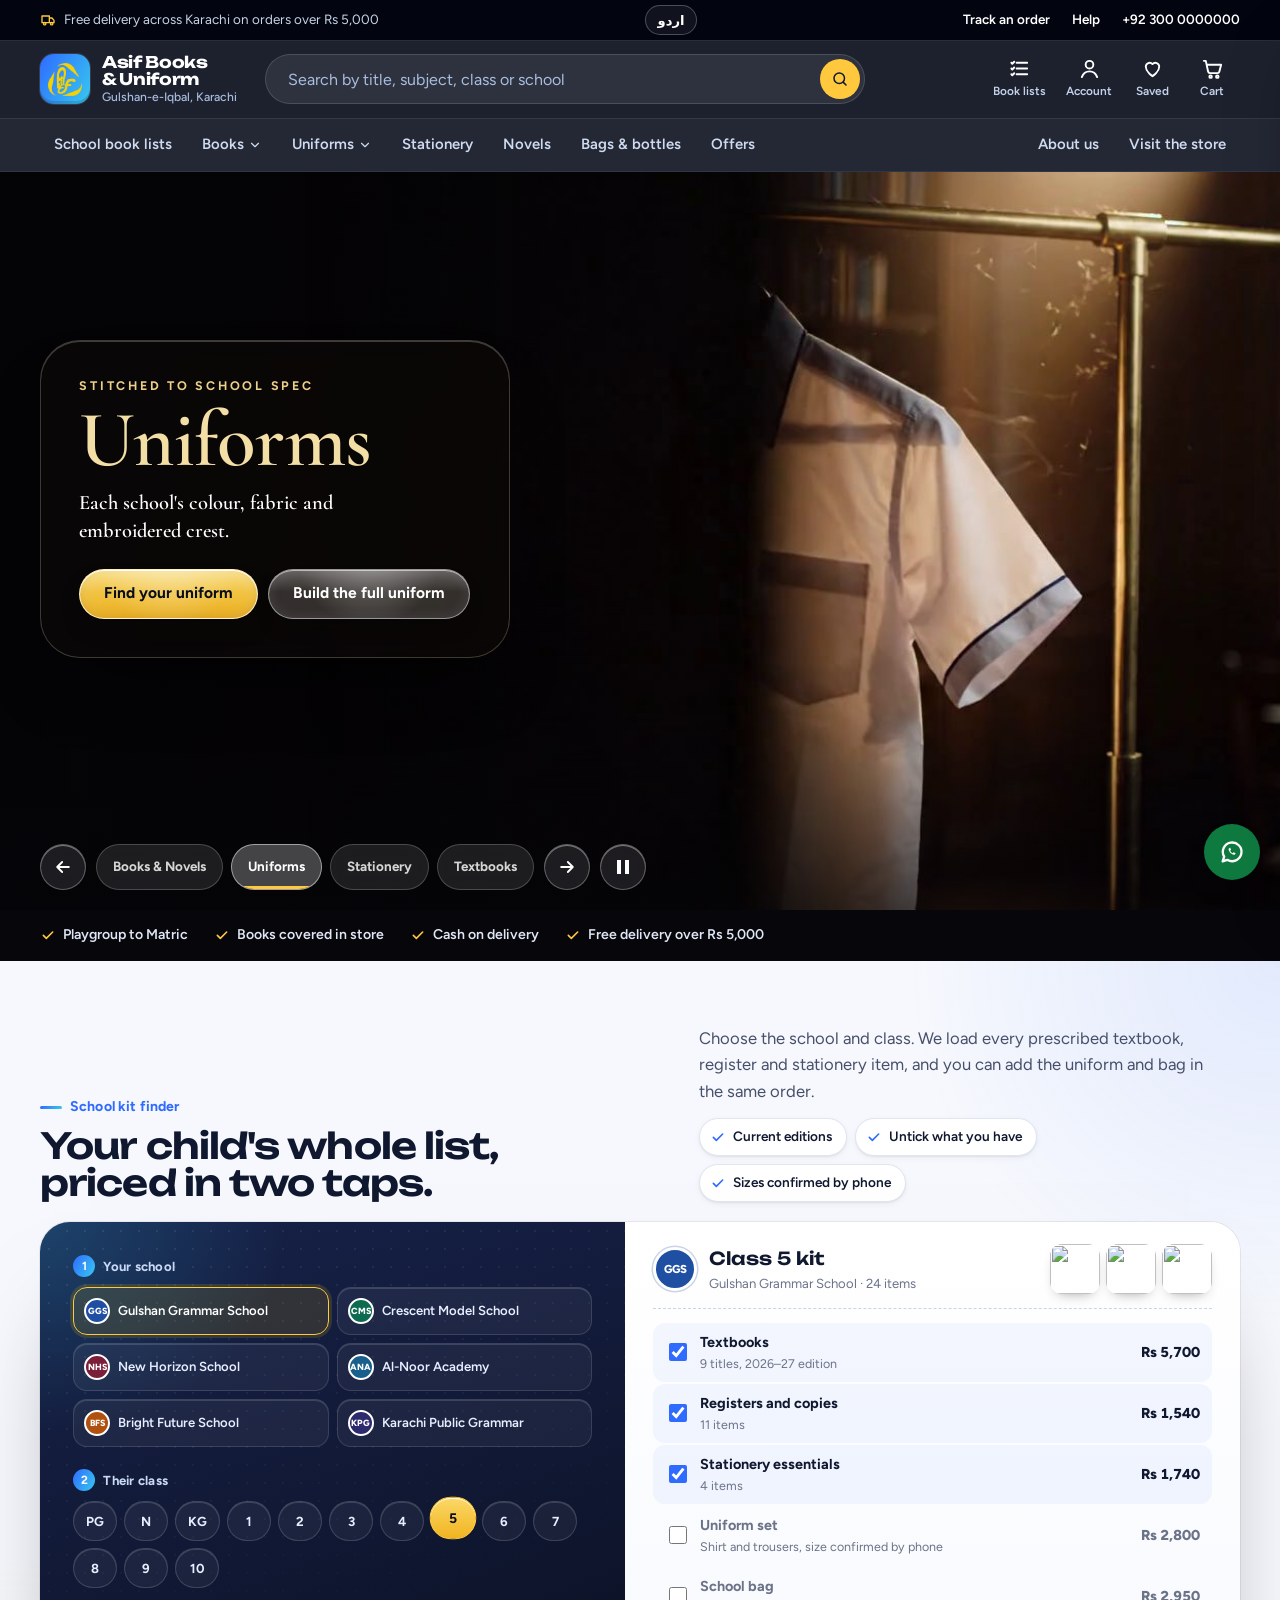
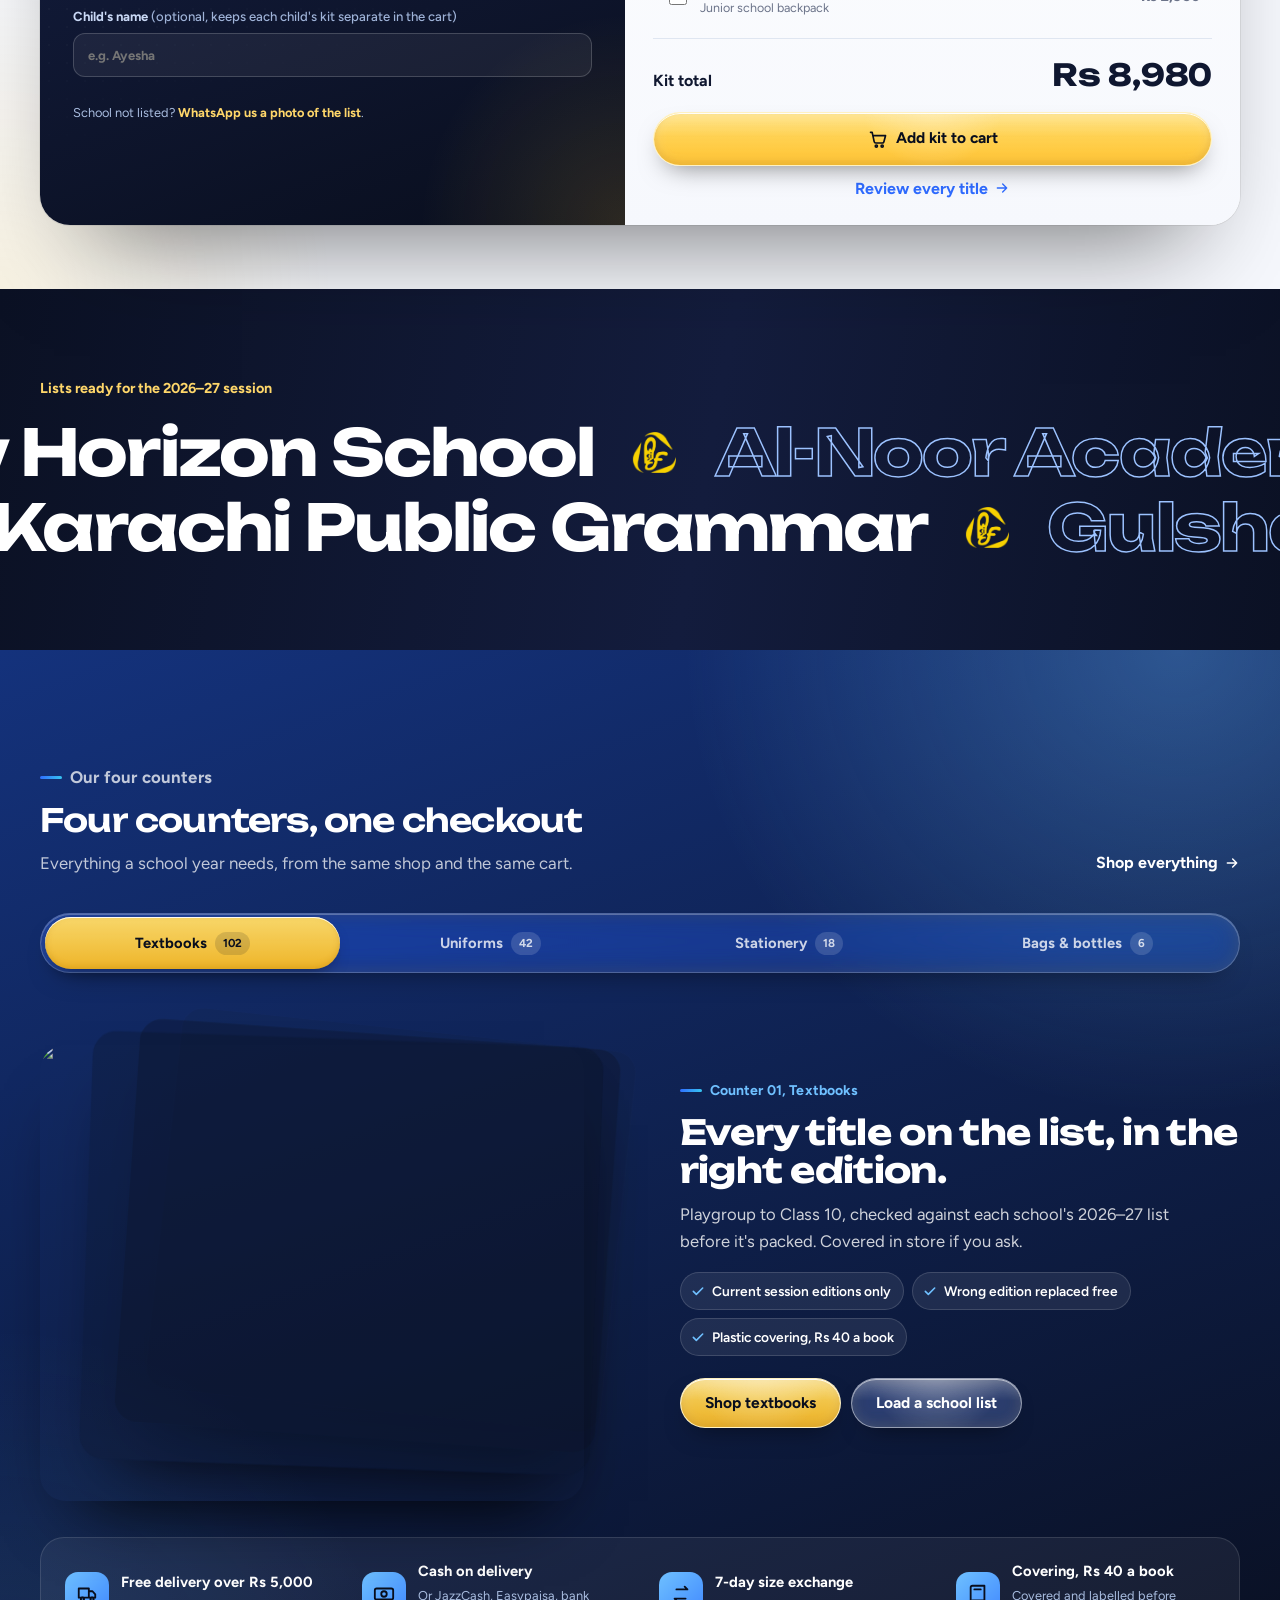
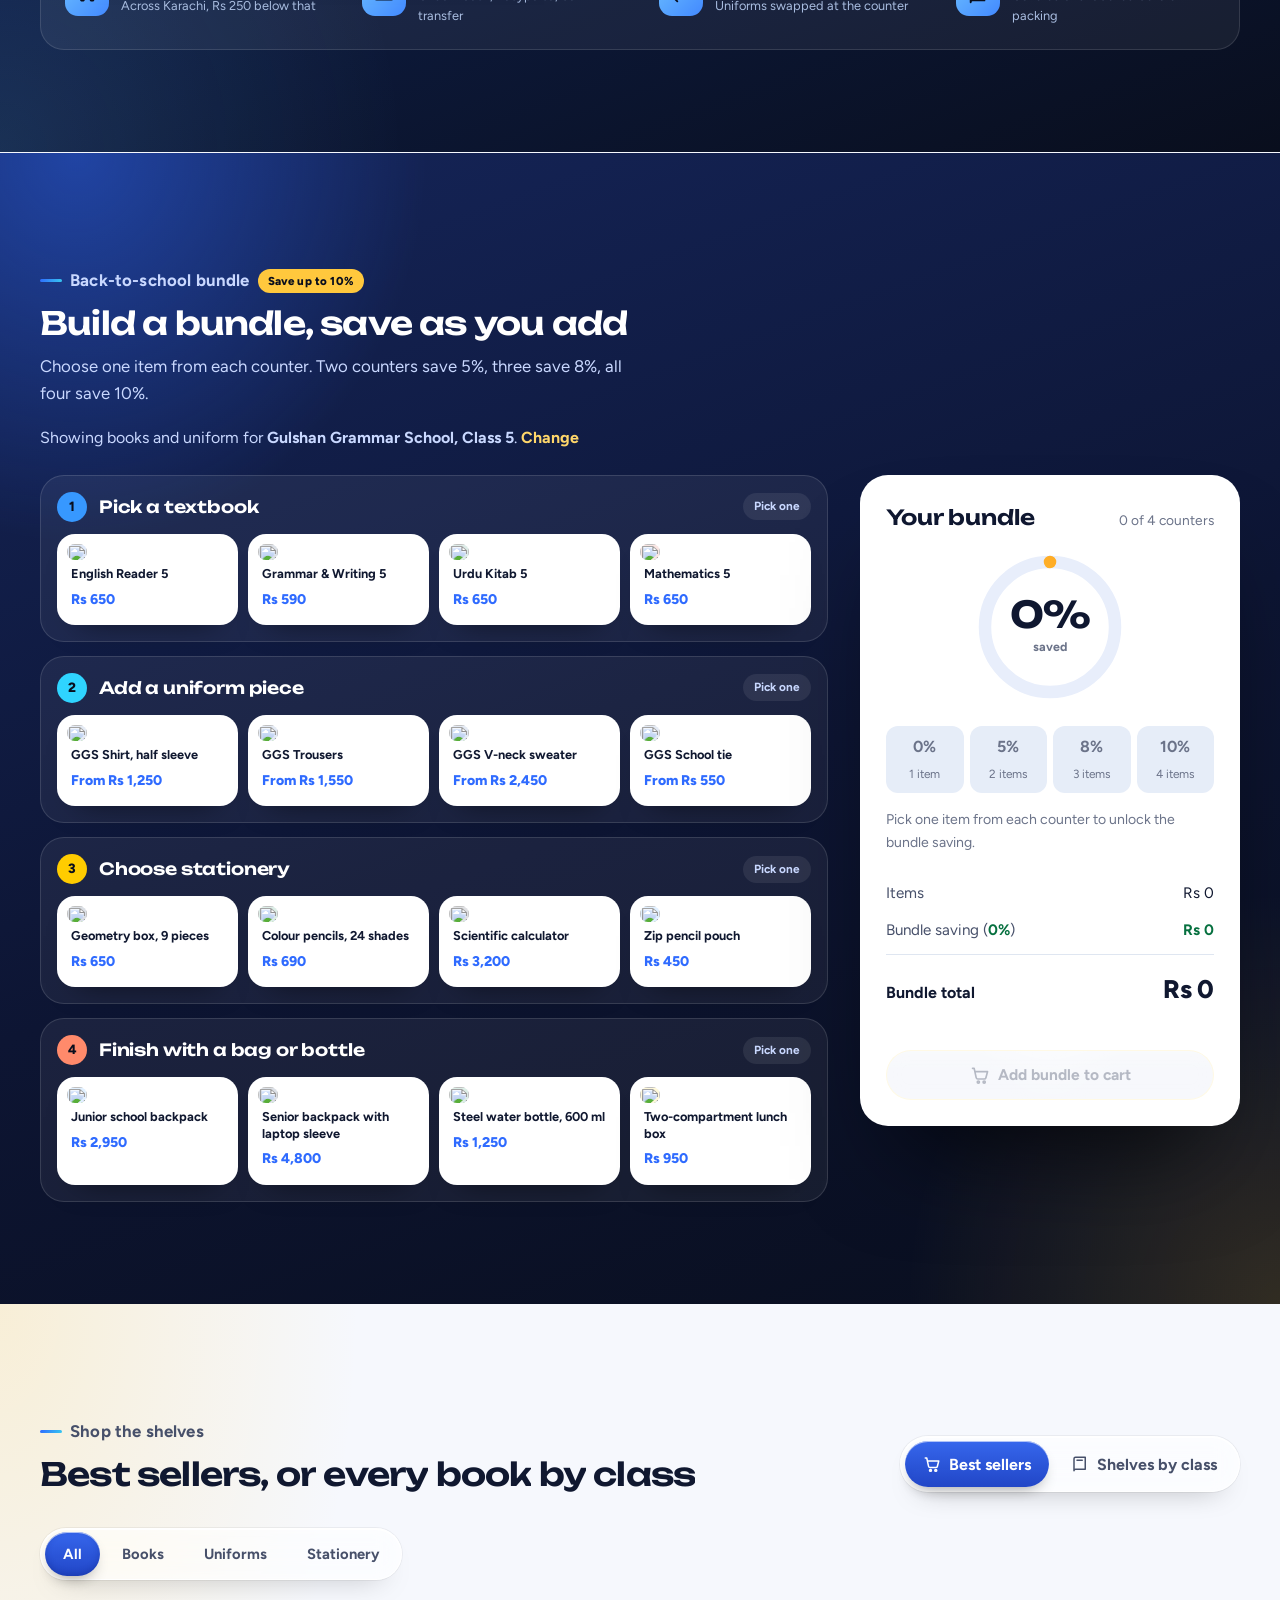
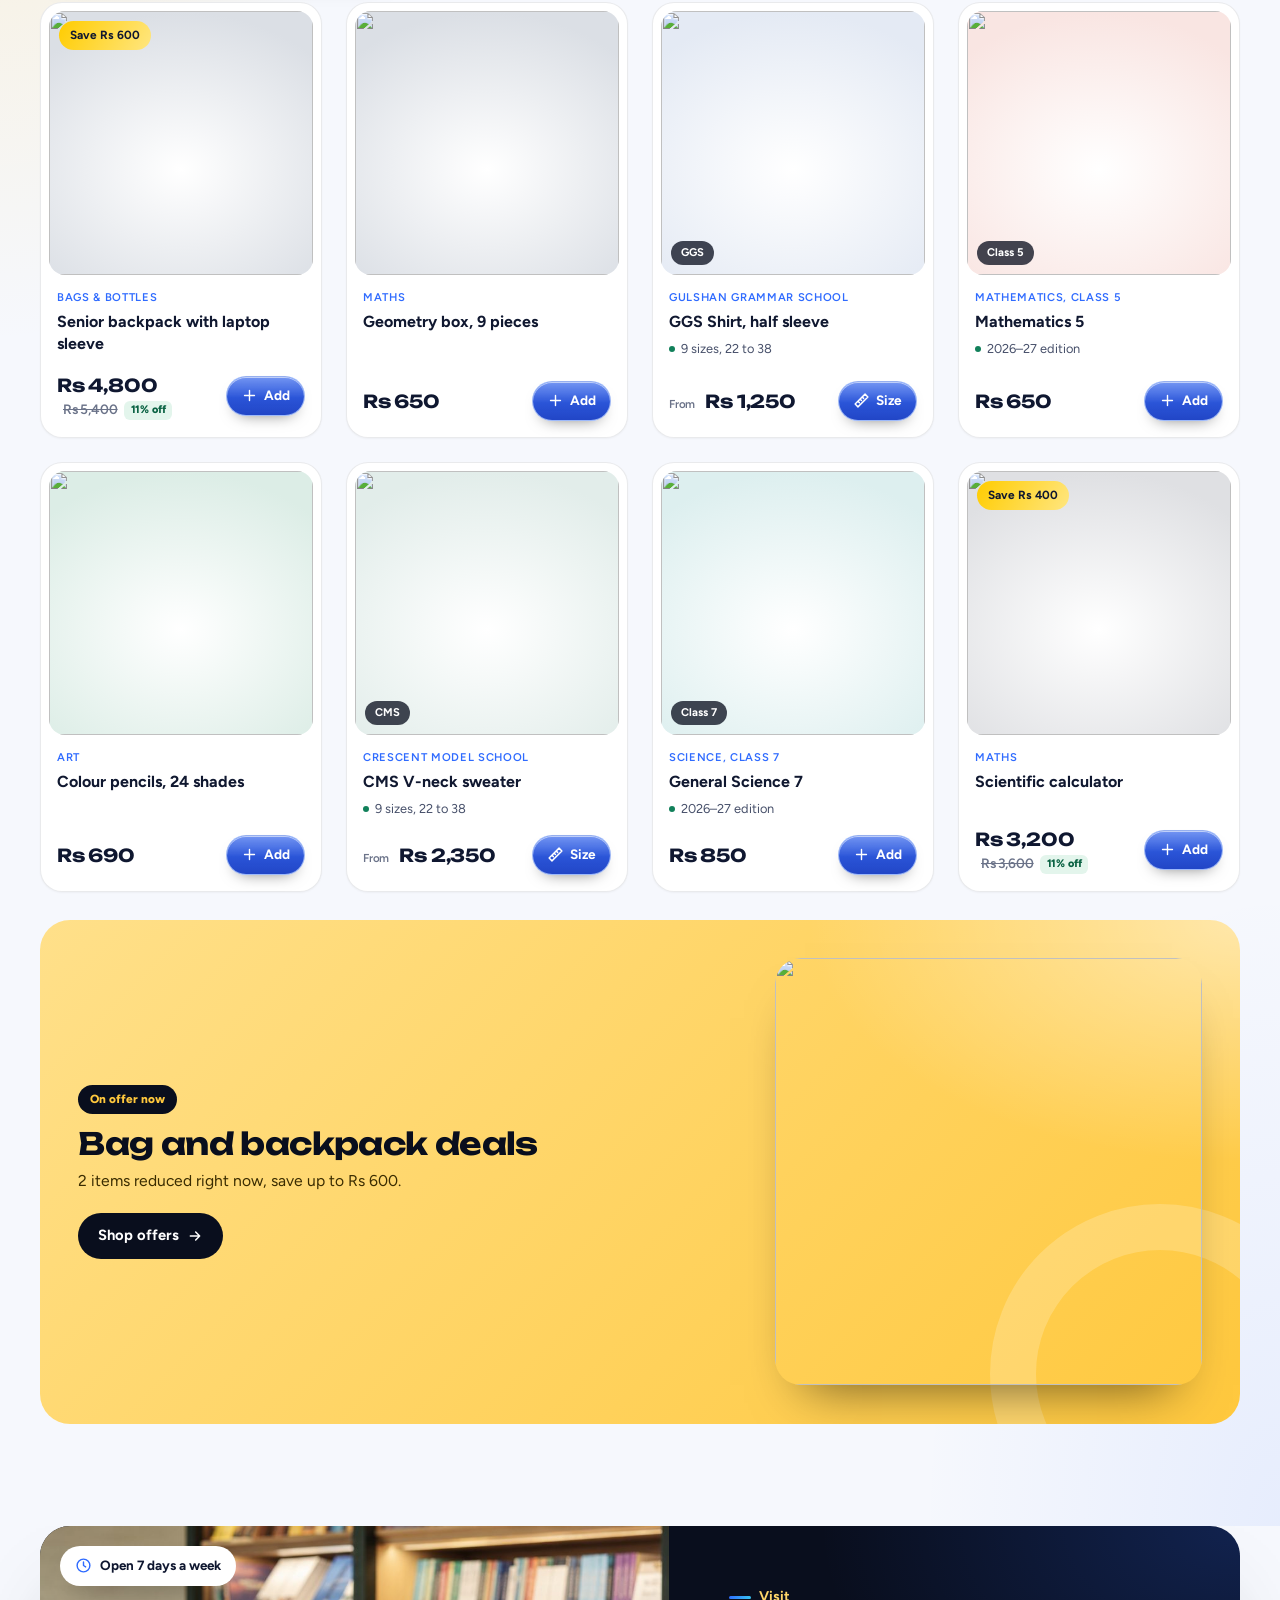
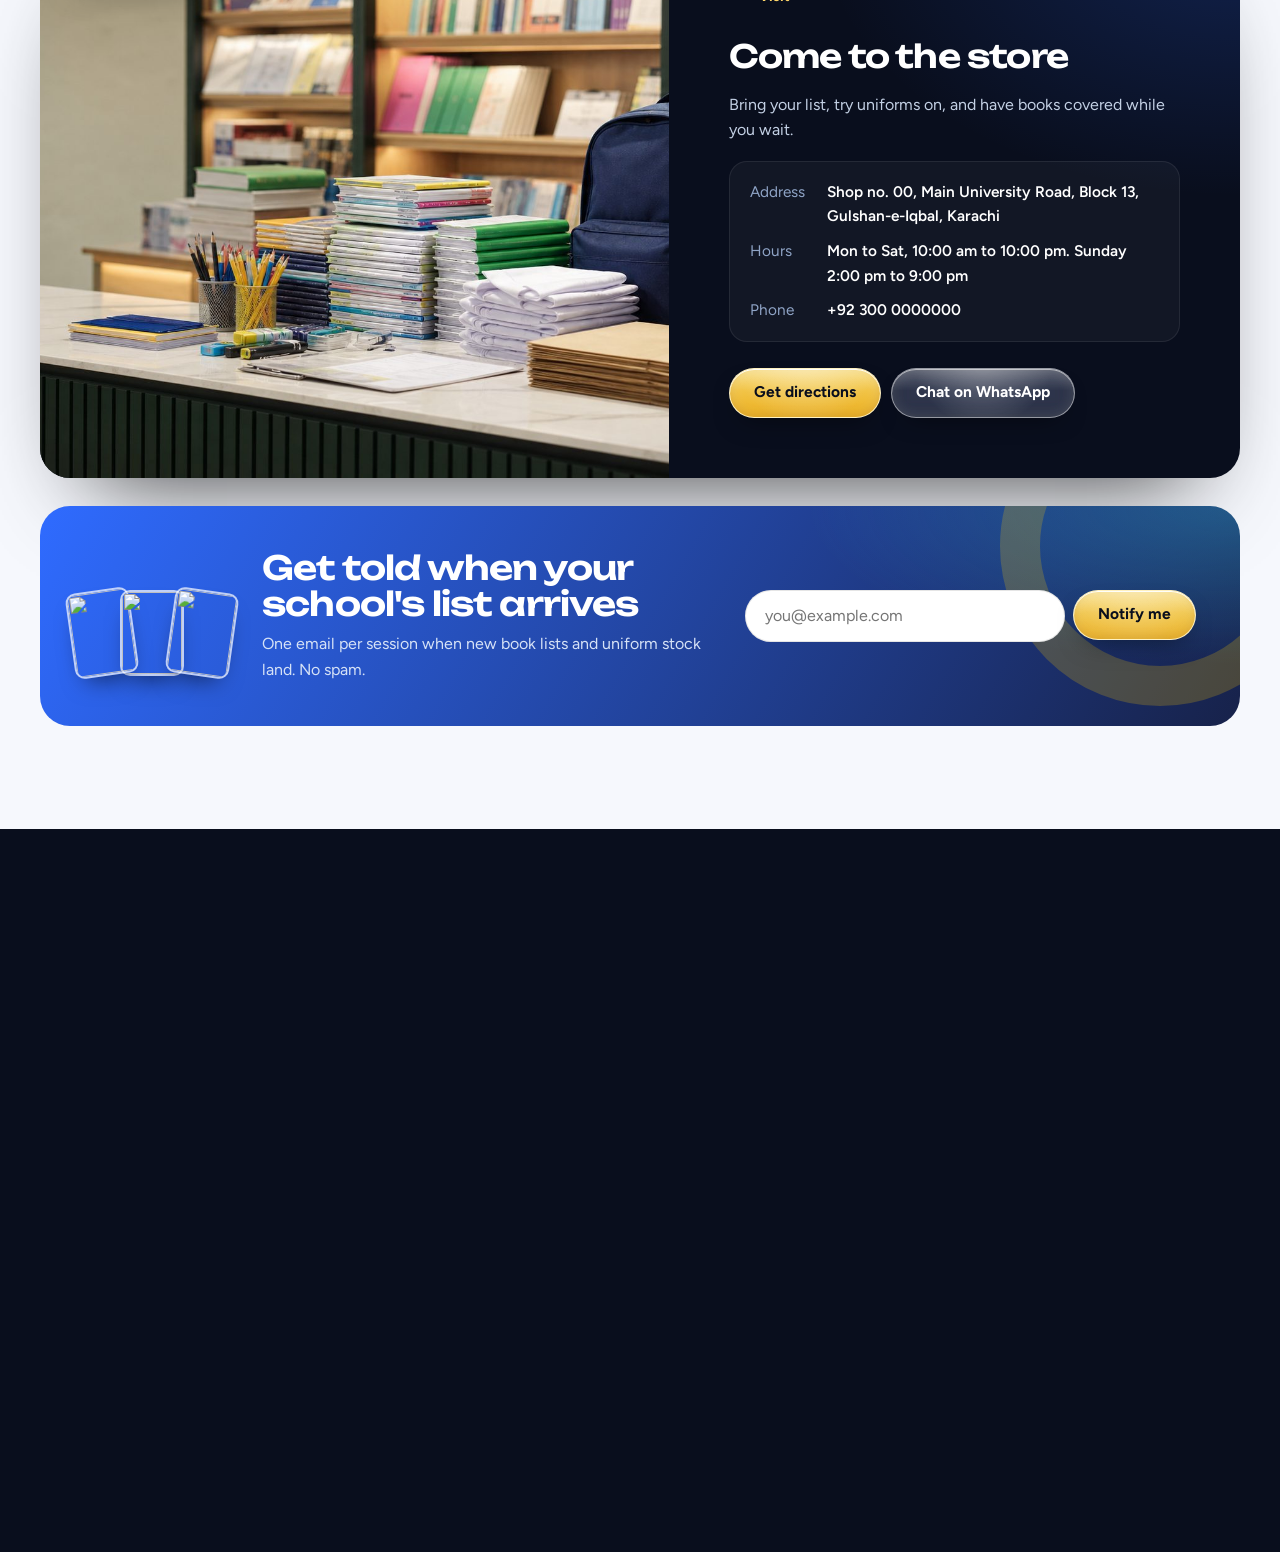
==== commit dc1c575a: "Replace storefront with complete version 10 project" ====
--- a/index.html
+++ b/index.html
@@ -11,11 +11,11 @@
   <link rel="preconnect" href="https://fonts.gstatic.com" crossorigin>
   <link rel="preconnect" href="https://images.unsplash.com">
   <link href="https://fonts.googleapis.com/css2?family=Unbounded:wght@500..800&family=Figtree:wght@400..800&family=Cormorant+Garamond:wght@600;700&display=swap" rel="stylesheet">
-  <link rel="stylesheet" href="css/store.css">
+  <link rel="stylesheet" href="css/store.css?v=202611170202">
   <script type="speculationrules">{"prefetch": [{"where": {"href_matches": "/*"}, "eagerness": "moderate"}]}</script>
 </head>
 <body data-page="home">
-  <script>(function(){try{var d=document,h=d.documentElement;if(d.body.dataset.page!=="home"||matchMedia("(prefers-reduced-motion: reduce)").matches||(!/[?&]intro=1/.test(location.search)&&sessionStorage.getItem("asif_intro")))return;h.classList.add("intro-on");setTimeout(function(){h.classList.remove("intro-on")},7000)}catch(e){}})()</script>
+  <script>(function(){try{var d=document,h=d.documentElement;if(d.body.dataset.page!=="home"||matchMedia("(prefers-reduced-motion: reduce)").matches||(!/[?&]intro=1/.test(location.search)&&sessionStorage.getItem("asif_intro")))return;h.classList.add("intro-on");setTimeout(function(){h.classList.remove("intro-on")},5000)}catch(e){}})()</script>
   <div id="site-header"></div>
   <main>
     <section class="cine" id="hero" aria-roledescription="carousel" aria-label="Books, uniforms, stationery and novels">
@@ -26,7 +26,6 @@
         <div class="cine__dots" id="cine-dots" role="tablist" aria-label="Choose a scene"></div>
         <button class="cine__arrow" type="button" data-cine="1" aria-label="Next scene"><svg class="icon" viewBox="0 0 24 24" fill="none" stroke="currentColor" stroke-width="2.2" stroke-linecap="round" stroke-linejoin="round" aria-hidden="true"><path d="M5 12h14M13 6l6 6-6 6"/></svg></button>
         <button class="cine__pause" type="button" data-cine-pause aria-label="Pause the scenes" aria-pressed="false"><span></span></button>
-        <span class="cine__hint">Swipe or use the arrows</span>
       </div>
       <ul class="cine__trust wrap"><li><svg class="icon" viewBox="0 0 24 24" fill="none" stroke="currentColor" stroke-width="2.4" stroke-linecap="round" stroke-linejoin="round" aria-hidden="true"><path d="m5 12.5 4.5 4.5L19 7.5"/></svg>Playgroup to Matric</li><li><svg class="icon" viewBox="0 0 24 24" fill="none" stroke="currentColor" stroke-width="2.4" stroke-linecap="round" stroke-linejoin="round" aria-hidden="true"><path d="m5 12.5 4.5 4.5L19 7.5"/></svg>Books covered in store</li><li><svg class="icon" viewBox="0 0 24 24" fill="none" stroke="currentColor" stroke-width="2.4" stroke-linecap="round" stroke-linejoin="round" aria-hidden="true"><path d="m5 12.5 4.5 4.5L19 7.5"/></svg>Cash on delivery</li><li><svg class="icon" viewBox="0 0 24 24" fill="none" stroke="currentColor" stroke-width="2.4" stroke-linecap="round" stroke-linejoin="round" aria-hidden="true"><path d="m5 12.5 4.5 4.5L19 7.5"/></svg>Free delivery over Rs 5,000</li></ul>
     </section>
@@ -171,7 +170,7 @@
         <div class="bpanel room" id="bp-shelves" role="tabpanel" hidden>
           <div class="room__bg"><img class="img-fade" src="https://images.unsplash.com/photo-1625053376622-e462848c453f?auto=format&amp;fit=crop&amp;q=70&amp;w=1400" srcset="https://images.unsplash.com/photo-1625053376622-e462848c453f?auto=format&amp;fit=crop&amp;q=70&amp;w=700 700w, https://images.unsplash.com/photo-1625053376622-e462848c453f?auto=format&amp;fit=crop&amp;q=70&amp;w=1400 1400w, https://images.unsplash.com/photo-1625053376622-e462848c453f?auto=format&amp;fit=crop&amp;q=70&amp;w=2100 2100w" sizes="100vw" alt="" loading="lazy" decoding="async"></div>
           <div class="room__head">
-            <p>Every textbook we stock, shelved the way it is in the shop. Point at or tap a spine to see the price and open the book.</p>
+            <p>Every textbook we stock, shelved the way it is in the shop.</p>
             <div class="tabs tabs--glass" role="tablist" id="room-tabs" aria-label="School stage">
               <button class="tab" role="tab" aria-selected="false" data-stage="early">Early years</button>
               <button class="tab" role="tab" aria-selected="true" data-stage="primary">Primary</button>
@@ -180,24 +179,6 @@
             </div>
           </div>
           <div class="bookcase"><div class="bookcase__inner" id="room-case"></div></div>
-        </div>
-      </div>
-    </section>
-
-    <section class="section how">
-      <div class="wrap">
-        <div class="section-head reveal"><div><p class="kicker">How it works</p><h2 class="wsplit">From list to doorstep</h2><p>Most orders are packed the same day they come in.</p></div></div>
-        <div class="steps flow">
-          <span class="flow__line" aria-hidden="true"><i></i></span>
-          <div class="step reveal"><div class="step__num">1</div><h3>Choose school and class</h3><p>We load the full prescribed list. Untick books you already have or change quantities.</p></div>
-          <div class="step reveal" style="--i:1"><div class="step__num">2</div><h3>We pack, cover and label</h3><p>Every title is checked against the edition, then covered and name-labelled if you ask.</p></div>
-          <div class="step reveal" style="--i:2"><div class="step__num">3</div><h3>Delivered or ready to collect</h3><p>Delivery across Karachi in 1 to 2 days, or pick it up from the Gulshan store the same evening.</p></div>
-        </div>
-        <div class="numbers reveal" aria-label="The shop in numbers">
-          <div class="num"><b data-fig="books">0</b><span>Textbooks on our shelves</span></div>
-          <div class="num"><b data-fig="classes">0</b><span>Classes covered, Playgroup to Matric</span></div>
-          <div class="num"><b data-fig="schools">0</b><span>School lists ready to order</span></div>
-          <div class="num"><b data-fig="areas">0</b><span>Karachi areas we deliver to</span></div>
         </div>
       </div>
     </section>
@@ -224,7 +205,7 @@
   </main>
   <div id="site-footer"></div>
   <script src="https://cdn.jsdelivr.net/npm/lenis@1.1.13/dist/lenis.min.js"></script>
-  <script src="js/data.js"></script>
-  <script src="js/store.js"></script>
+  <script src="js/data.js?v=202611170202"></script>
+  <script src="js/store.js?v=202611170202"></script>
 </body>
 </html>
--- a/css/store.css
+++ b/css/store.css
@@ -2819,3 +2819,43 @@
   .eta { flex-wrap: wrap; }
   .eta #eta-val { flex-basis: 100%; }
 }
+
+
+/* ==========================================================================
+   Round 19: iPhone and iPad (Safari) hardening
+   ========================================================================== */
+/* Safari before 15.4 has no svh unit, which left the hero with no height */
+@supports not (height: 100svh) {
+  .cine__slides { height: clamp(640px, calc(100vh - 96px), 760px); }
+  @media (max-width: 860px) { .cine { --ch: clamp(640px, calc(100vh - 96px), 760px); } }
+  @media (max-width: 560px) { .cine { --ch: clamp(540px, calc(100vh - 176px), 720px); } }
+}
+/* Safari 14 has no aspect-ratio, which left product photos with no height */
+@supports not (aspect-ratio: 1 / 1) {
+  .card__media { height: 0; padding-top: 100%; }
+  .card__media > .card__art { position: absolute; left: 0; top: 0; }
+  .grid.is-list .card__media { height: auto; padding-top: 0; min-height: 132px; }
+  .grid.is-list .card__media > .card__art { position: static; }
+}
+/* phones: no mask and no blurred backdrop on the clip (both are costly on iOS); soft edges come from a plain overlay */
+@media (max-width: 860px) {
+  .cslide--video .film__bg { display: none; }
+  .cslide--video .cslide__film { background: #07060a; }
+  .cslide__film video.film__main { -webkit-mask-image: none; mask-image: none; }
+  .cslide--video .cslide__film::after { content: ""; position: absolute; left: 0; right: 0; top: 16%; height: 57%; pointer-events: none;
+    background: linear-gradient(180deg, #07060a 0, rgba(7, 6, 10, 0) 16%, rgba(7, 6, 10, 0) 84%, #07060a 100%); }
+}
+/* the clip never shows iOS's own play button or controls */
+.cslide__film video::-webkit-media-controls, .cslide__film video::-webkit-media-controls-start-playback-button { display: none !important; -webkit-appearance: none; }
+/* iOS: stop the tap flash and text inflation, keep fixed bars clear of the home indicator */
+html { -webkit-text-size-adjust: 100%; text-size-adjust: 100%; }
+a, button, [role="tab"], label, summary { -webkit-tap-highlight-color: transparent; }
+@supports (padding: env(safe-area-inset-bottom)) {
+  @media (max-width: 760px) { .tabbar { bottom: calc(10px + env(safe-area-inset-bottom)); } }
+}
+/* iOS zooms the page when a field's text is under 16px */
+@media (max-width: 860px) { input, select, textarea { font-size: 16px; } }
+
+/* gallery bar holds only the Look inside button now */
+.gallery__bar { justify-content: flex-end; }
+.gallery__bar:empty { display: none; }
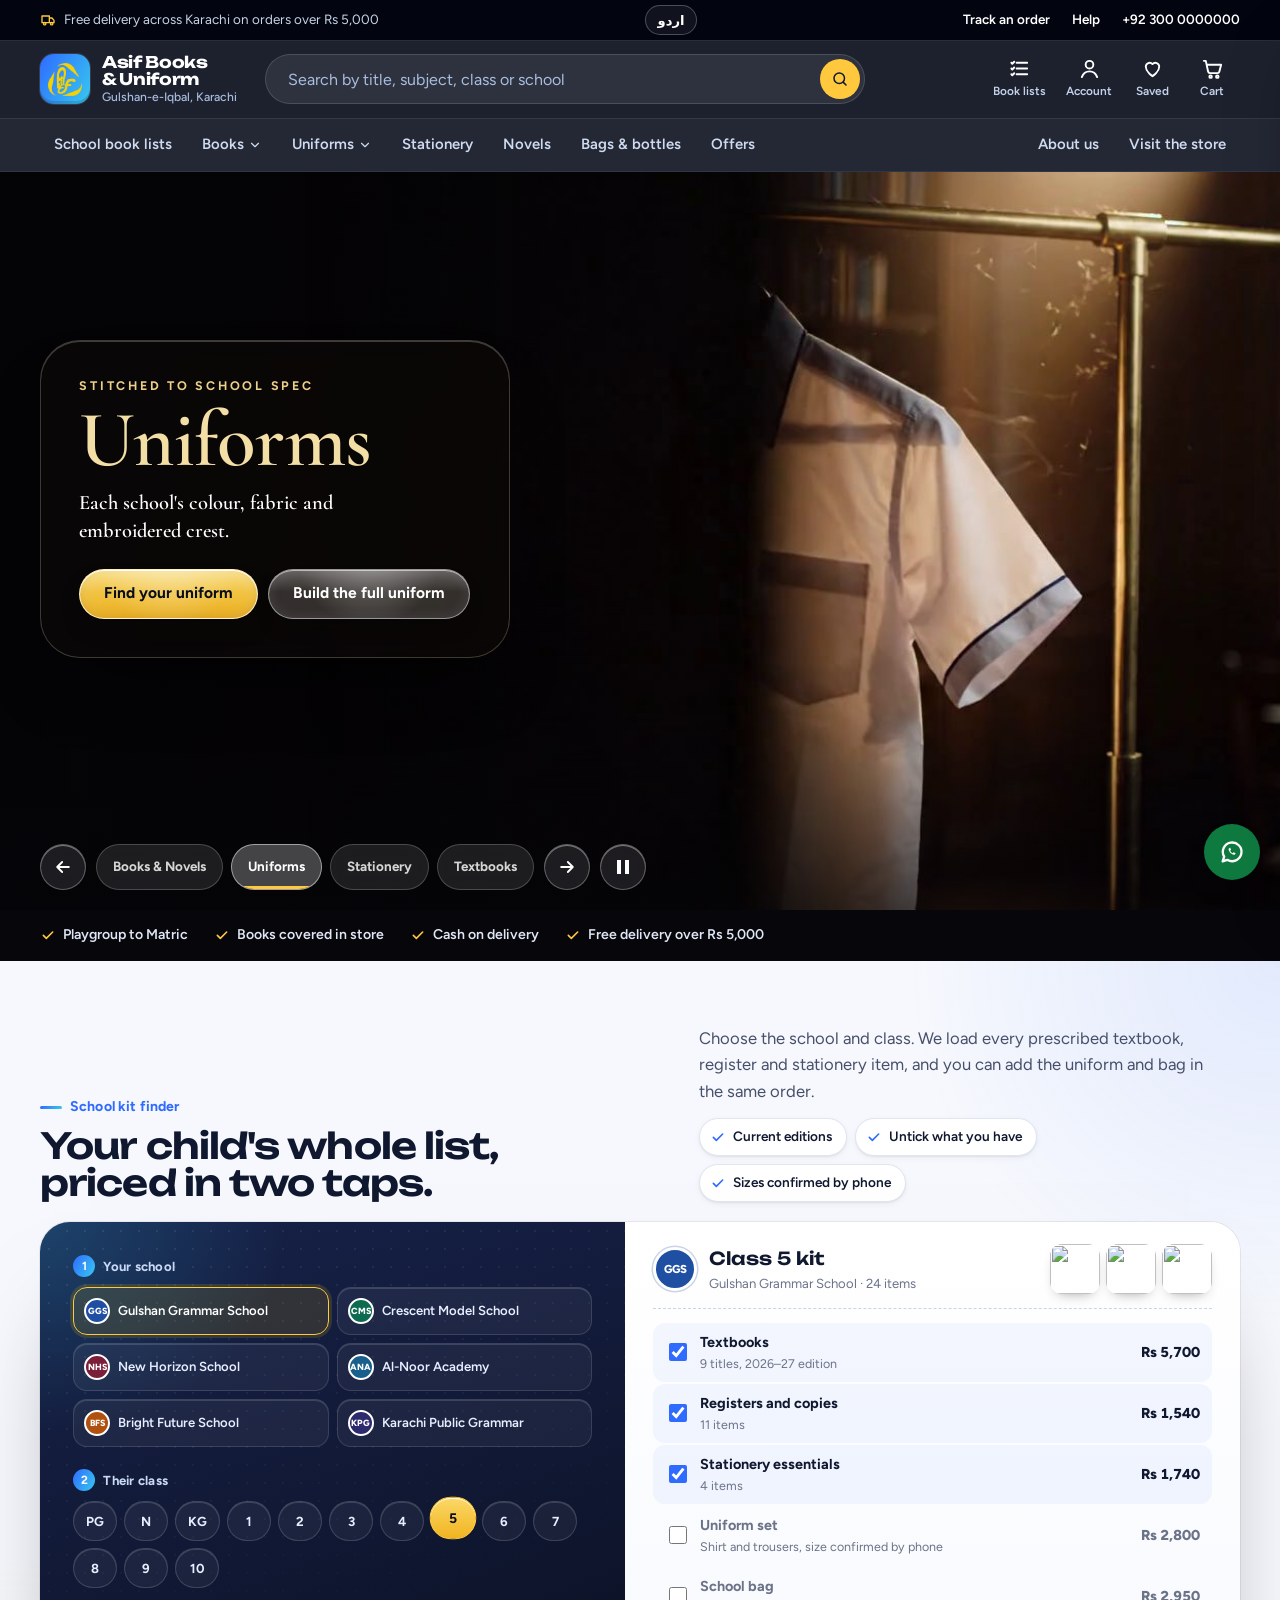
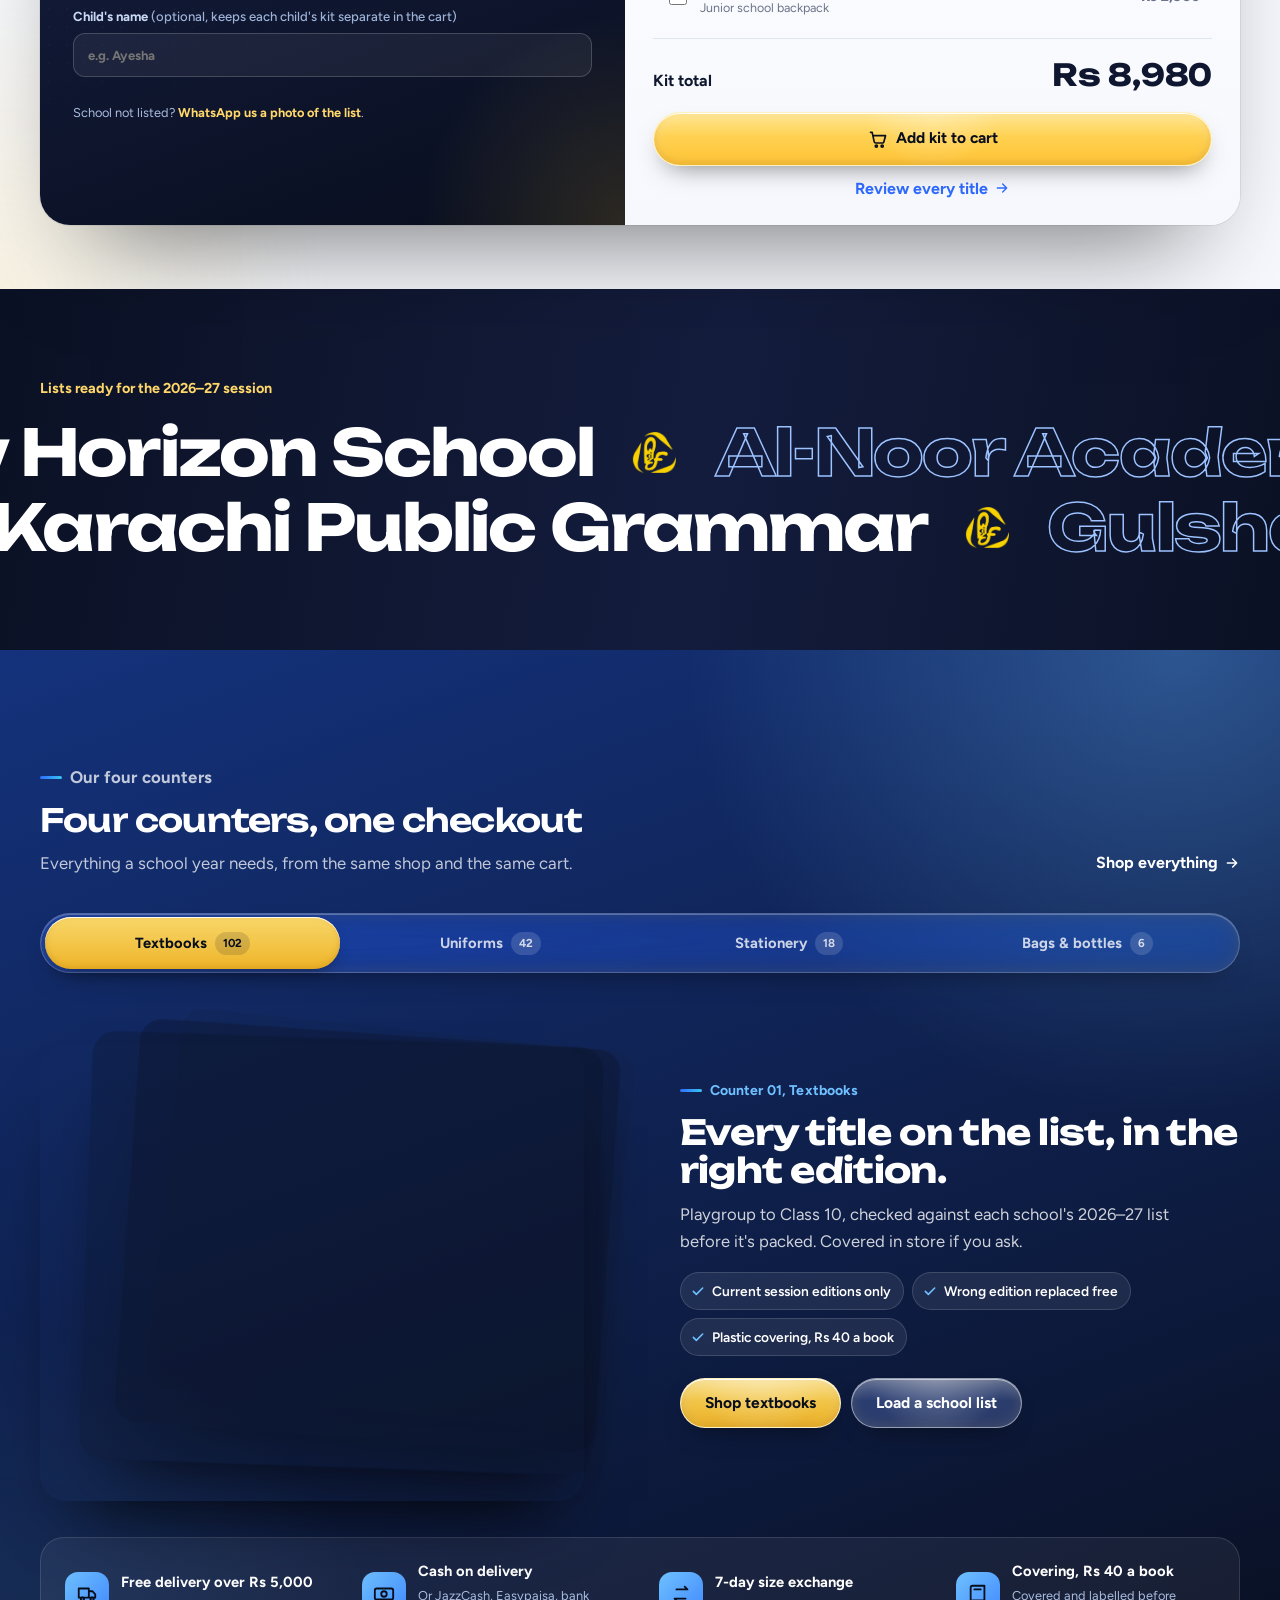
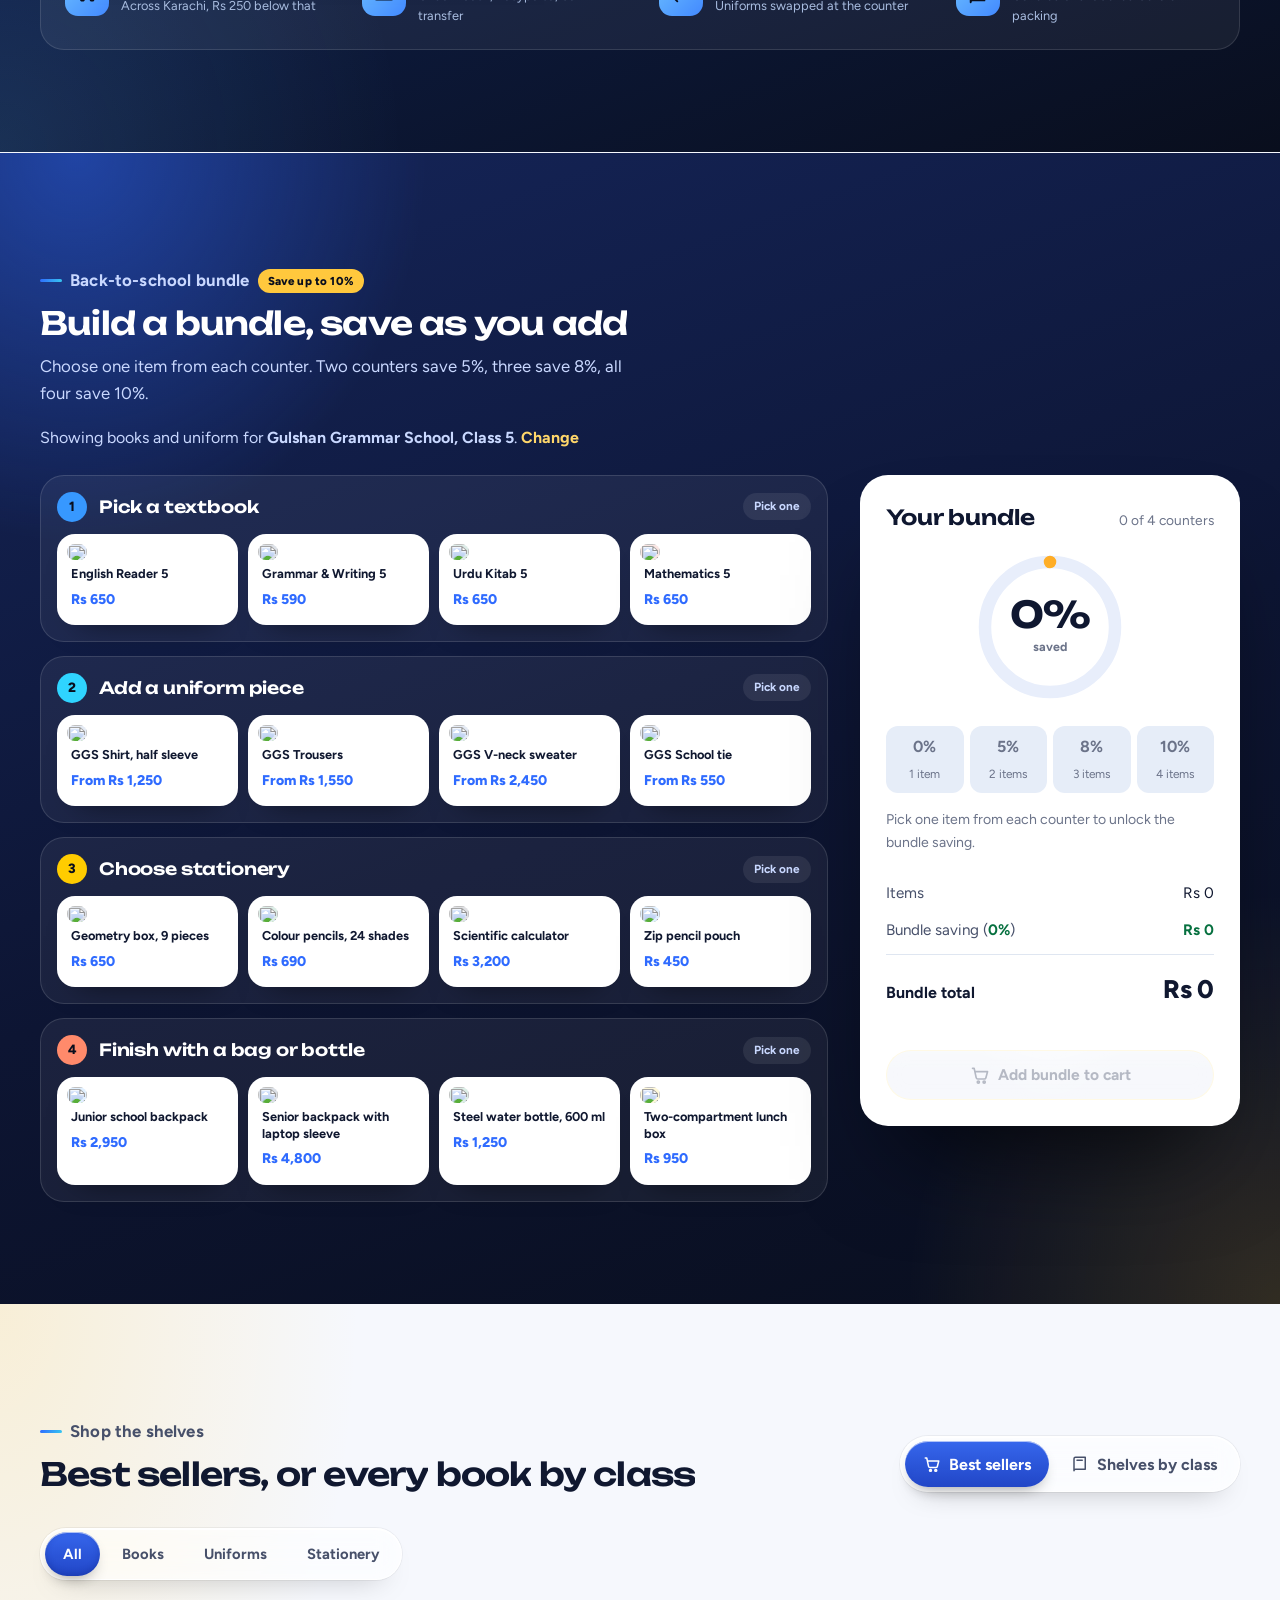
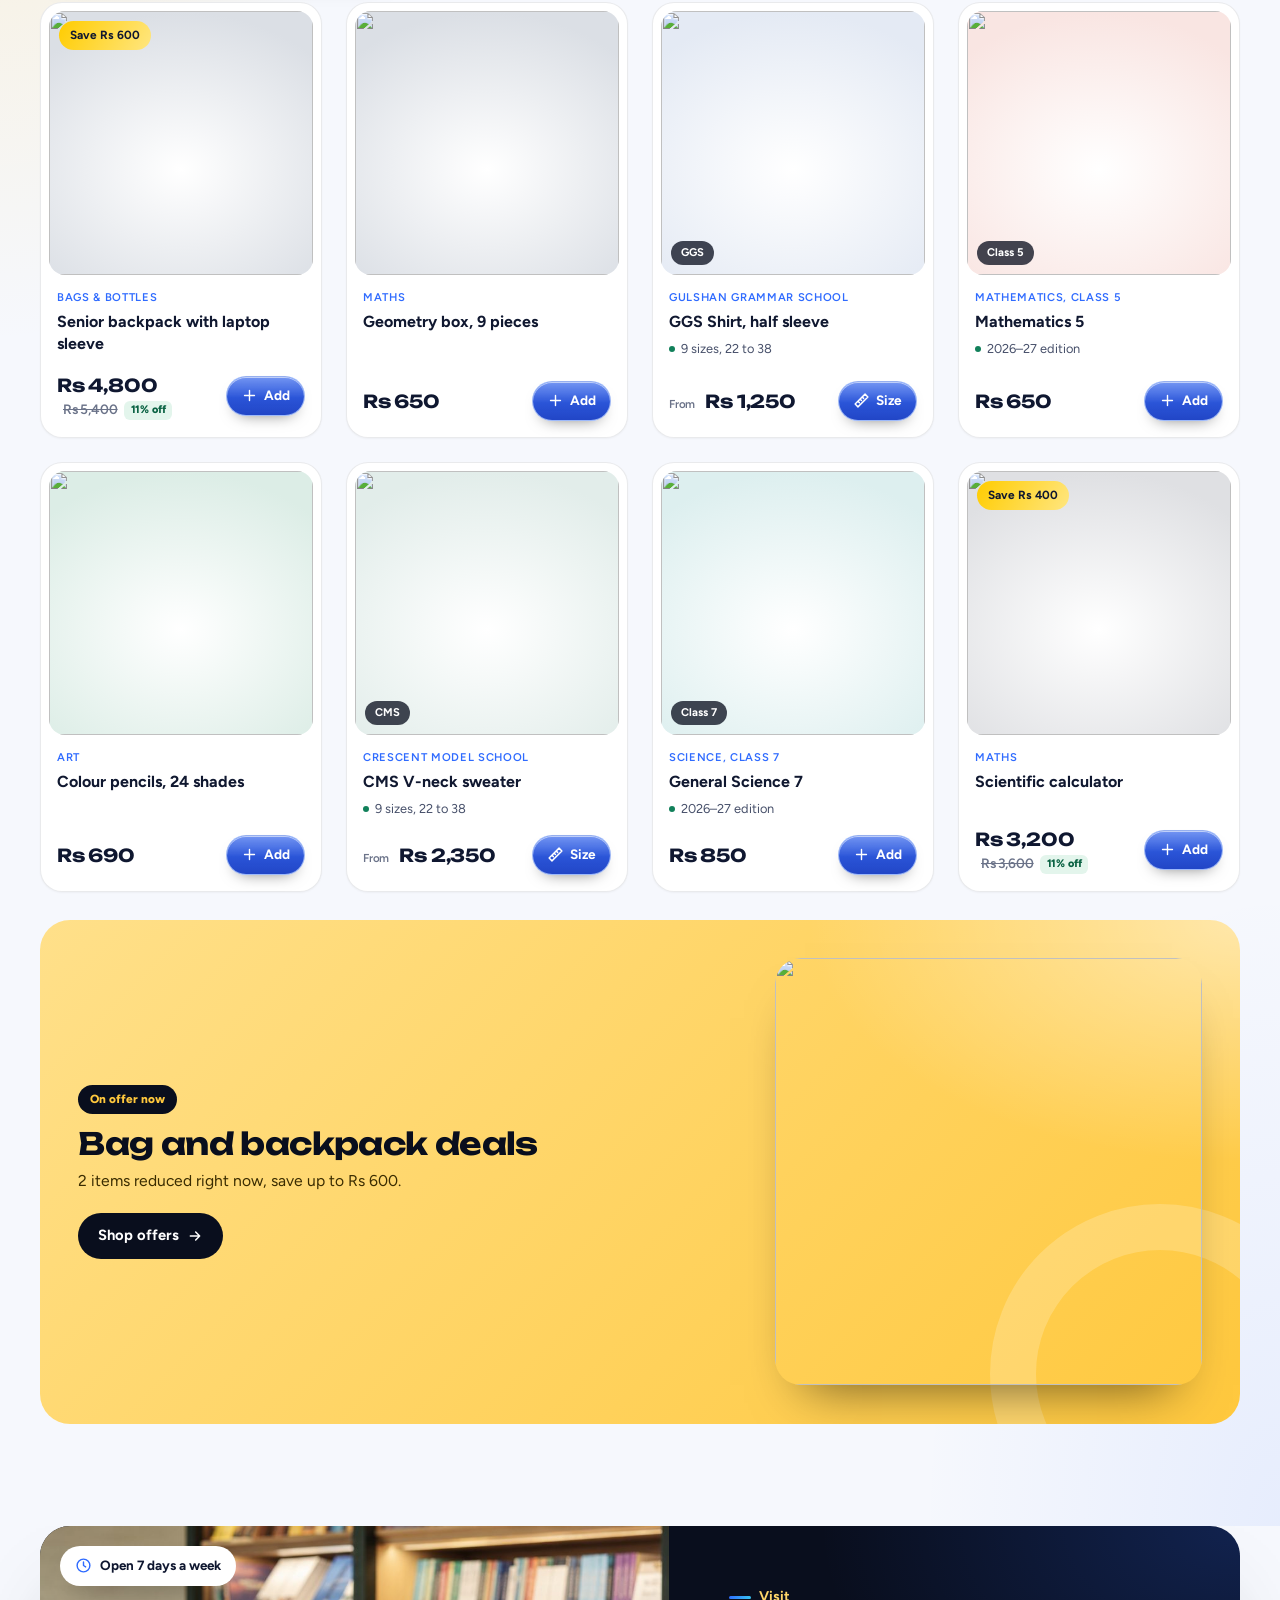
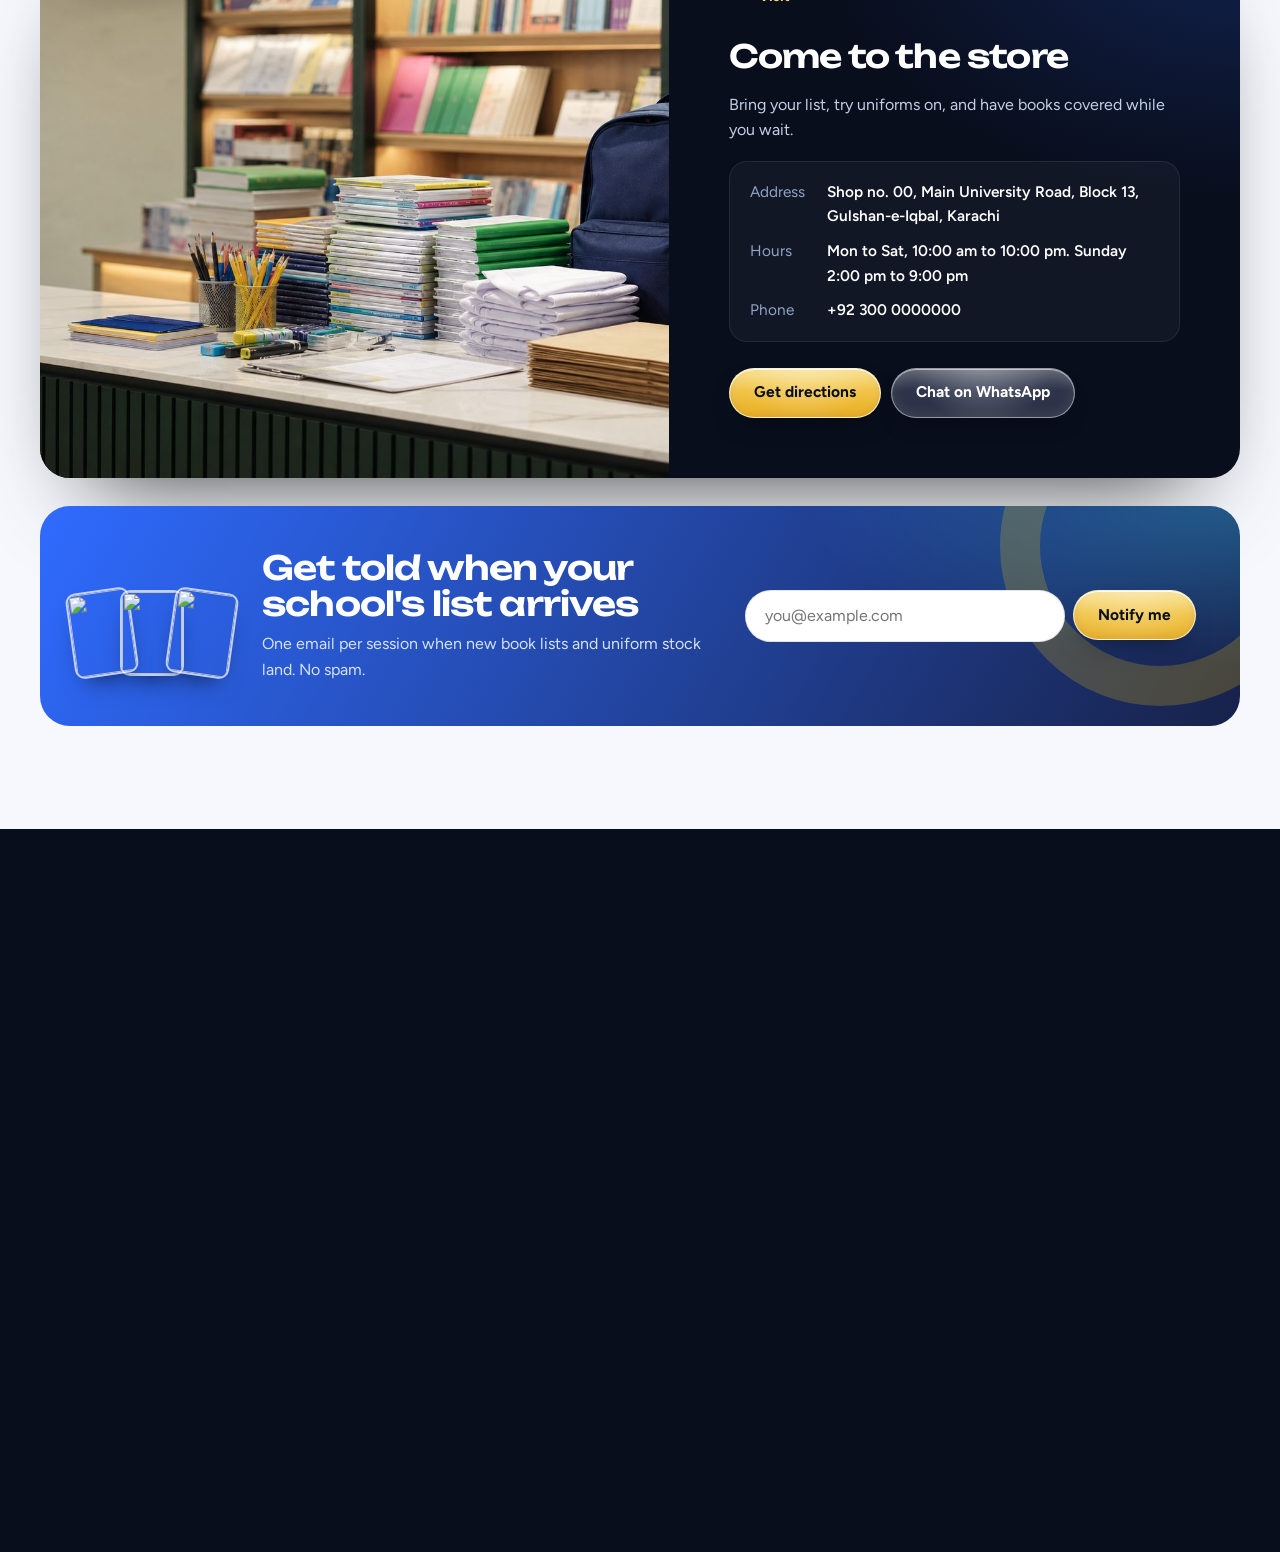
==== commit 9af921f9: "Replace storefront with complete version 11 project" ====
--- a/index.html
+++ b/index.html
@@ -11,10 +11,11 @@
   <link rel="preconnect" href="https://fonts.gstatic.com" crossorigin>
   <link rel="preconnect" href="https://images.unsplash.com">
   <link href="https://fonts.googleapis.com/css2?family=Unbounded:wght@500..800&family=Figtree:wght@400..800&family=Cormorant+Garamond:wght@600;700&display=swap" rel="stylesheet">
-  <link rel="stylesheet" href="css/store.css?v=202611170202">
+  <link rel="stylesheet" href="css/store.css?v=202611170219">
   <script type="speculationrules">{"prefetch": [{"where": {"href_matches": "/*"}, "eagerness": "moderate"}]}</script>
 </head>
 <body data-page="home">
+  <script>if(/[?&]debug=1/.test(location.search)){window.addEventListener("error",function(e){var d=document.getElementById("dbg")||document.body.appendChild(Object.assign(document.createElement("pre"),{id:"dbg"}));d.style.cssText="position:fixed;left:0;right:0;bottom:0;z-index:99999;max-height:45%;overflow:auto;margin:0;padding:10px;background:#fff;color:#b00020;font:12px/1.4 monospace;white-space:pre-wrap";d.textContent+=(e.message||"resource failed: "+((e.target&&(e.target.src||e.target.href))||"?"))+" @ "+(e.filename||"").split("/").pop()+":"+(e.lineno||"")+" | "},true)}</script>
   <script>(function(){try{var d=document,h=d.documentElement;if(d.body.dataset.page!=="home"||matchMedia("(prefers-reduced-motion: reduce)").matches||(!/[?&]intro=1/.test(location.search)&&sessionStorage.getItem("asif_intro")))return;h.classList.add("intro-on");setTimeout(function(){h.classList.remove("intro-on")},5000)}catch(e){}})()</script>
   <div id="site-header"></div>
   <main>
@@ -186,7 +187,7 @@
     <section class="section" style="padding-top:0">
       <div class="wrap">
         <div class="visit reveal">
-          <div class="visit__img"><span class="visit__chip"><svg class="icon" viewBox="0 0 24 24" fill="none" stroke="currentColor" stroke-width="2" stroke-linecap="round" stroke-linejoin="round" aria-hidden="true"><circle cx="12" cy="12" r="9"/><path d="M12 7v5l3 2"/></svg>Open 7 days a week</span><img class="img-fade" src="assets/store-counter.jpg" alt="The Asif Books counter with stacked textbooks, registers, pencils and folded uniforms" loading="lazy"></div>
+          <div class="visit__img"><span class="visit__chip"><svg class="icon" viewBox="0 0 24 24" fill="none" stroke="currentColor" stroke-width="2" stroke-linecap="round" stroke-linejoin="round" aria-hidden="true"><circle cx="12" cy="12" r="9"/><path d="M12 7v5l3 2"/></svg>Open 7 days a week</span><img class="img-fade" src="assets/shop-interior.jpg" onerror="this.onerror=null;this.src='https://images.unsplash.com/photo-1599901723404-e38e7192b930?auto=format&amp;fit=crop&amp;q=70&amp;w=1200'" alt="The Asif Books counter with stacked textbooks, registers, pencils and folded uniforms" loading="lazy"></div>
           <div class="visit__body">
             <p class="kicker" style="color:var(--gold-400)">Visit</p>
             <h2>Come to the store</h2>
@@ -205,7 +206,7 @@
   </main>
   <div id="site-footer"></div>
   <script src="https://cdn.jsdelivr.net/npm/lenis@1.1.13/dist/lenis.min.js"></script>
-  <script src="js/data.js?v=202611170202"></script>
-  <script src="js/store.js?v=202611170202"></script>
+  <script src="js/data.js?v=202611170219"></script>
+  <script src="js/store.js?v=202611170219"></script>
 </body>
 </html>
--- a/css/store.css
+++ b/css/store.css
@@ -2859,3 +2859,19 @@
 /* gallery bar holds only the Look inside button now */
 .gallery__bar { justify-content: flex-end; }
 .gallery__bar:empty { display: none; }
+
+
+/* ==========================================================================
+   Round 20: Safari GPU safety
+   ========================================================================== */
+/* intro panels slide on transform only; clip-path animation on full-screen layers is costly in Safari */
+.intro__p { clip-path: none; transform: translateY(101%); will-change: transform; transition: transform 1s cubic-bezier(.77, 0, .18, 1) calc(var(--i) * 90ms); }
+.intro.is-go .intro__p { clip-path: none; transform: none; }
+.intro.is-out .intro__p { transform: translateY(-101%); transition-duration: .95s; transition-delay: calc(var(--i) * 70ms); }
+.intro.is-out .intro__p:nth-child(even) { transform: translateY(101%); }
+/* touch devices: no live blur behind the hero card and buttons. Blur stacked over a playing video can crash Safari's graphics process. */
+@media (hover: none), (max-width: 860px) {
+  .ccard, .btn, .btn--glass, .intro__skip, .hero__tag, .tile__count, .split__badge { -webkit-backdrop-filter: none !important; backdrop-filter: none !important; }
+  .intro__p img { transition: none; transform: scale(1.04); }
+}
+@media (hover: none) and (min-width: 861px) { .ccard { background-color: rgba(9, 8, 14, .66); } }
